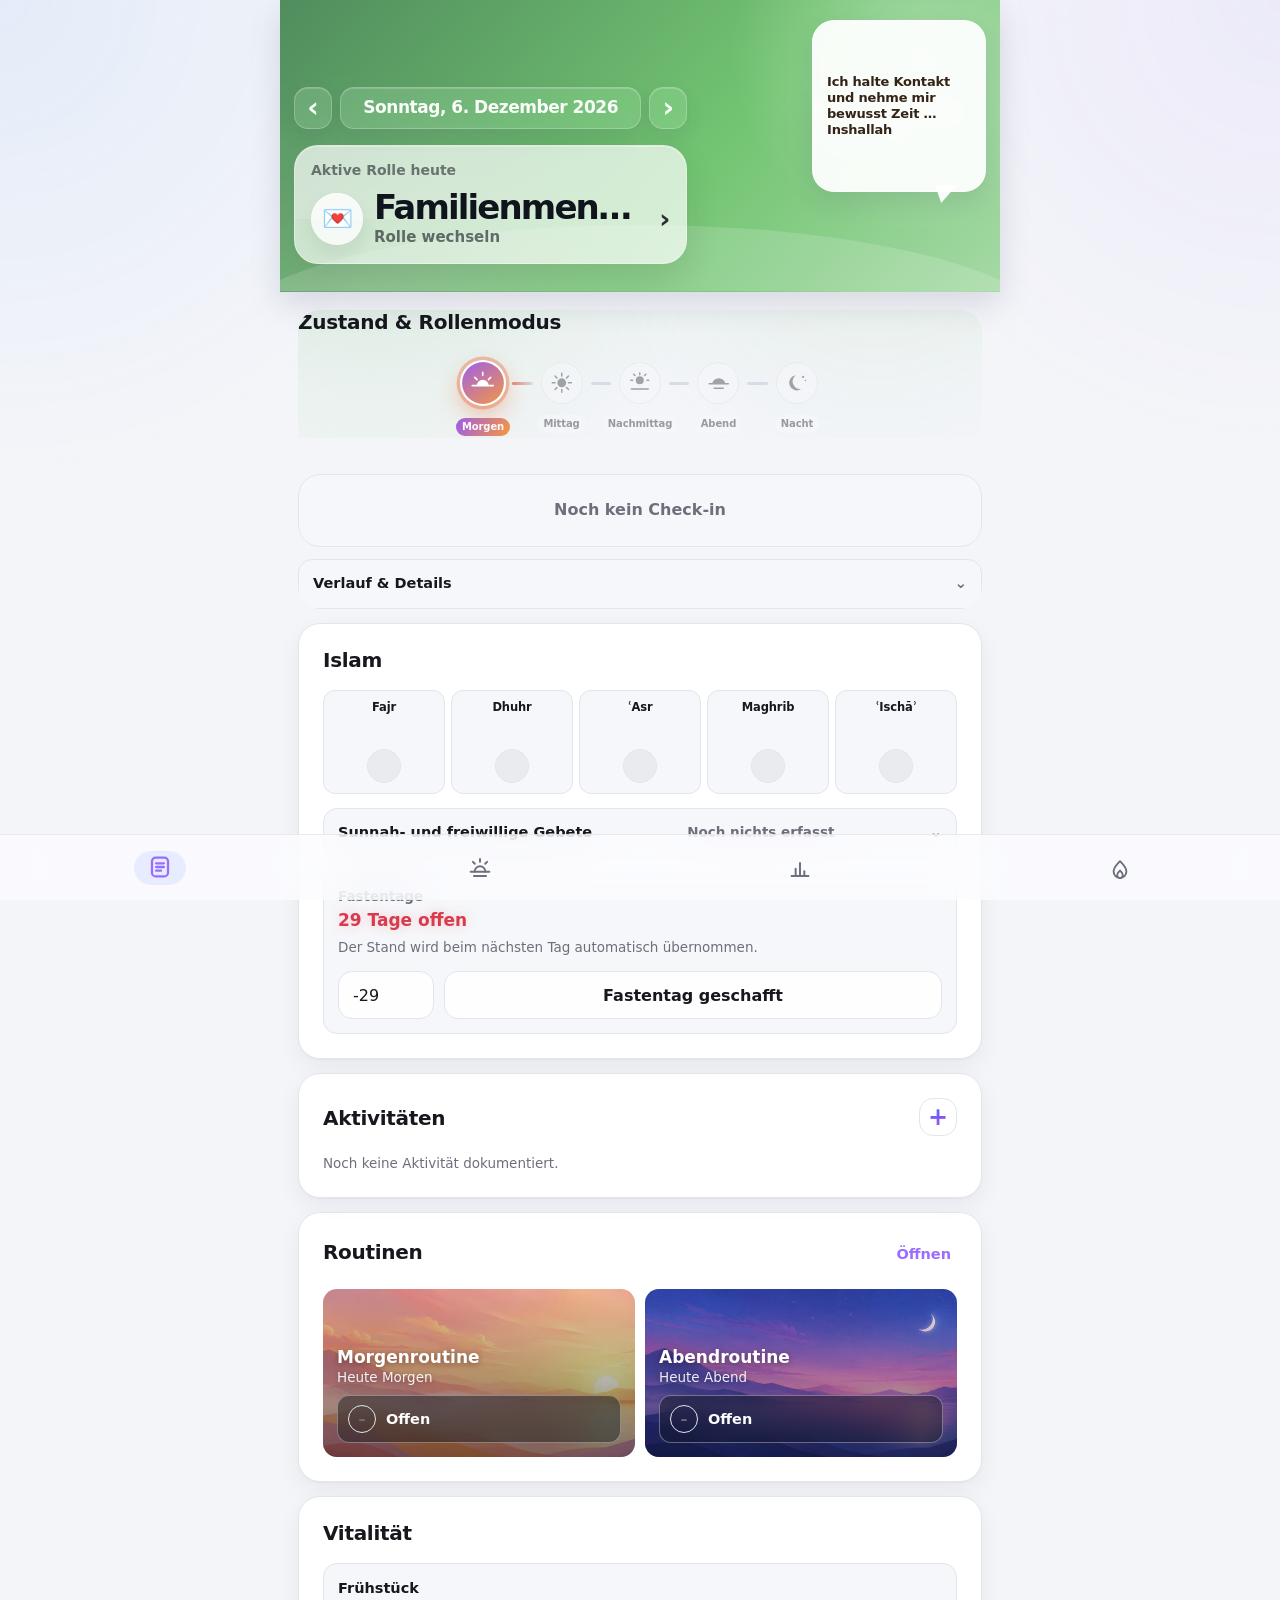
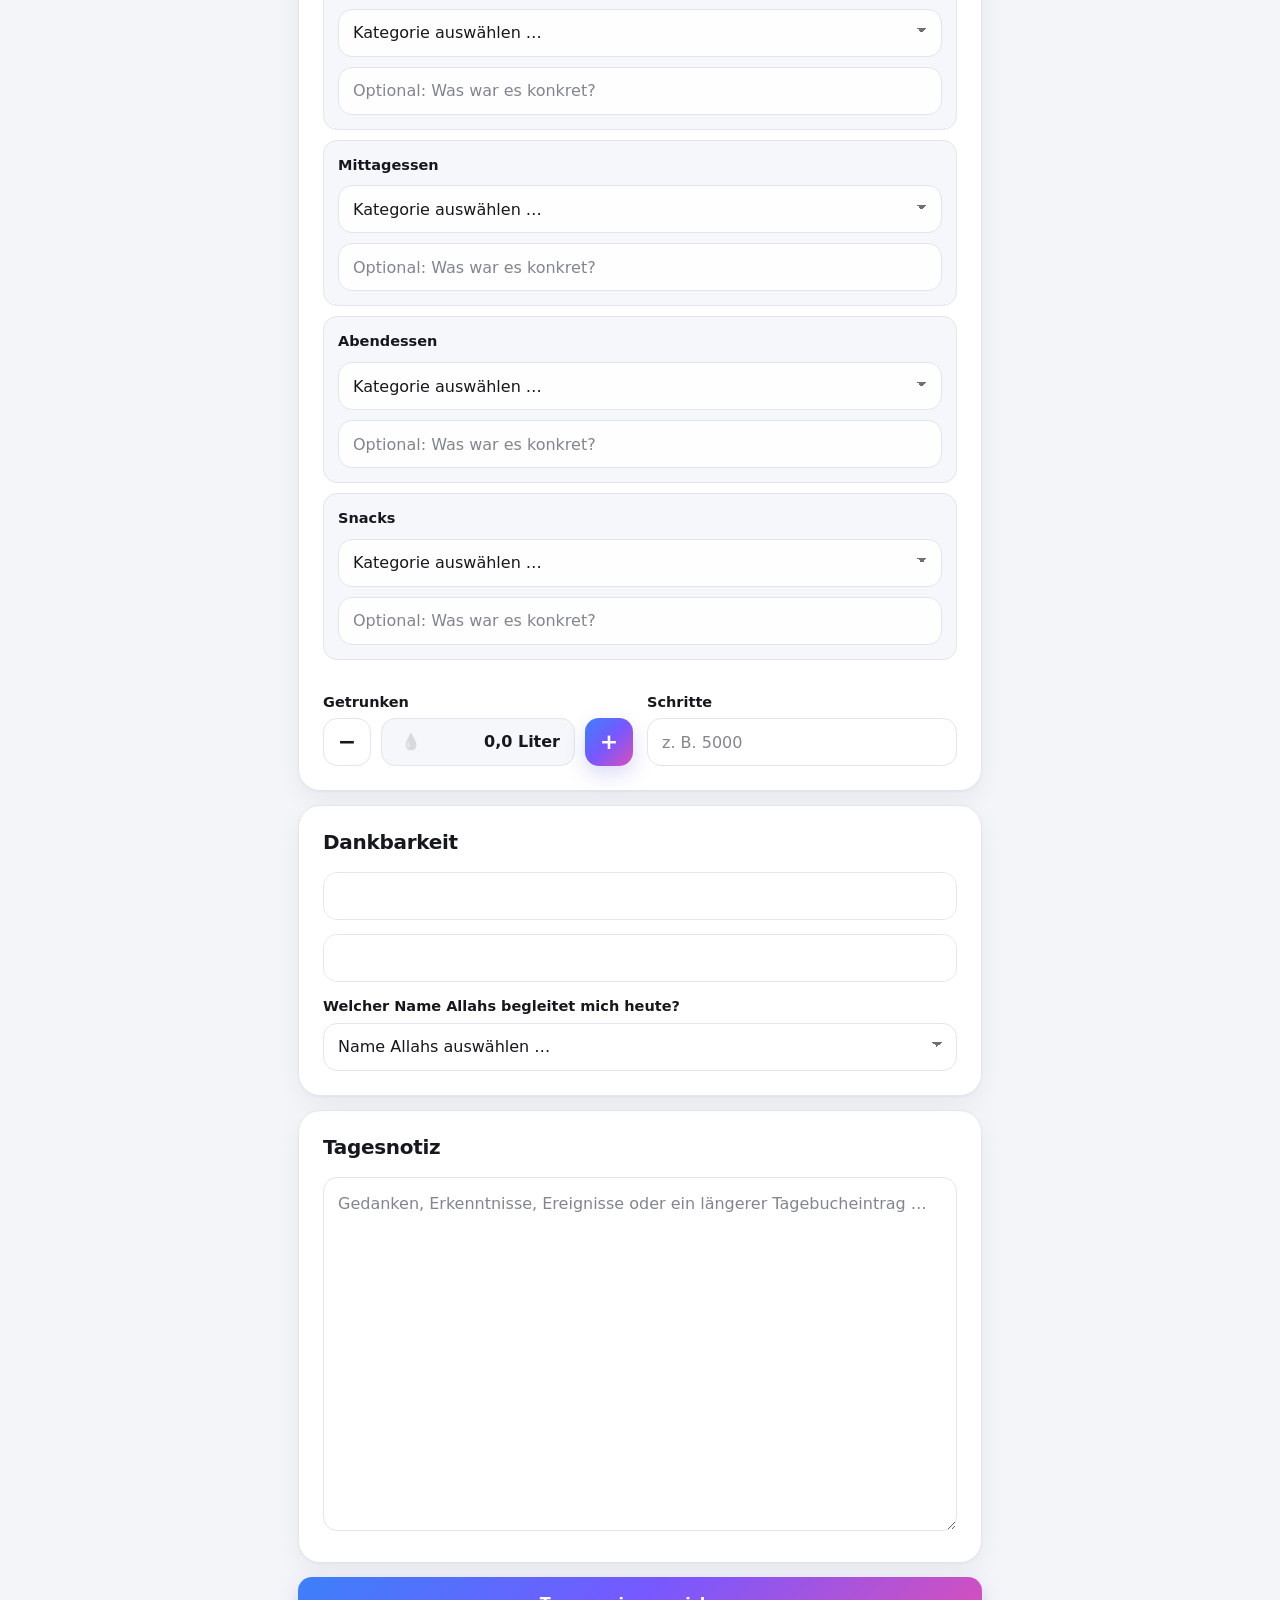
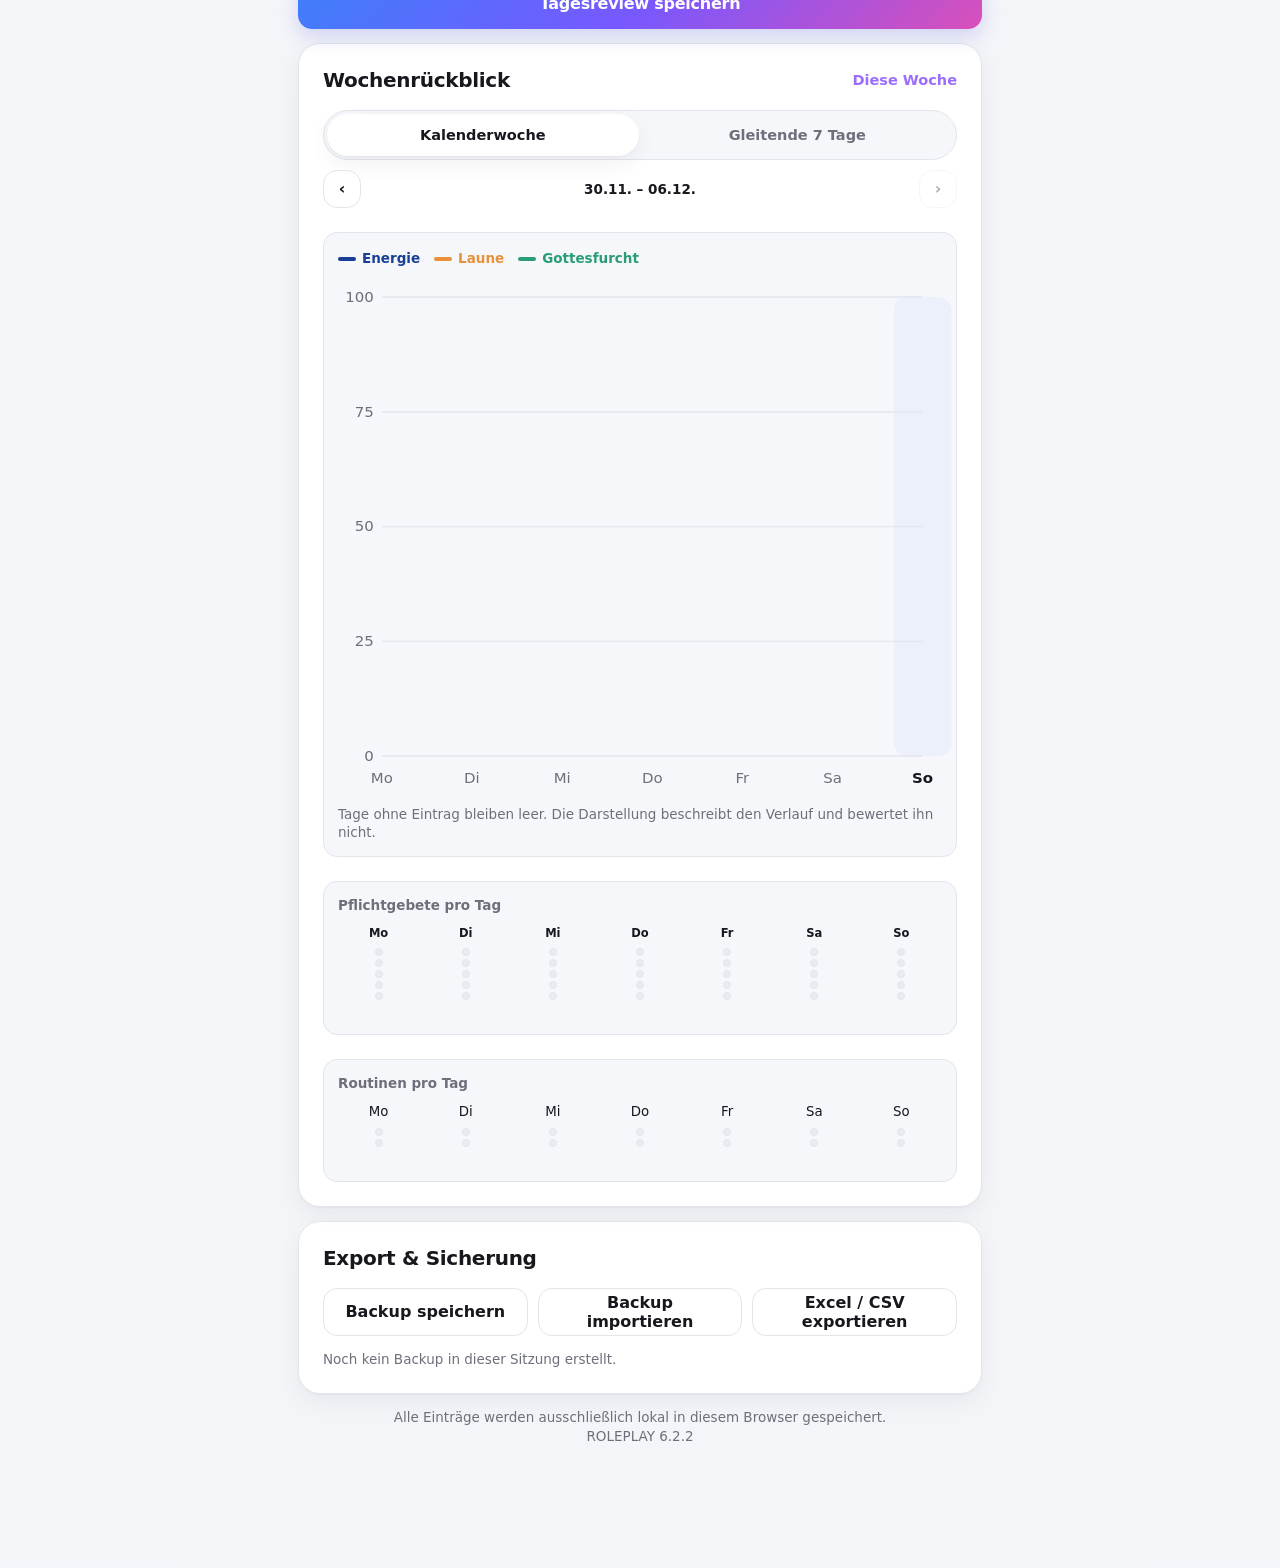
==== index.html @ 5d9e51b1 "Add files via upload" ====
<!doctype html>
<html lang="de">
<head>
  <meta charset="utf-8">
  <meta name="viewport" content="width=device-width, initial-scale=1, viewport-fit=cover">
  <meta name="theme-color" content="#f2f4f8" media="(prefers-color-scheme: light)">
  <meta name="theme-color" content="#0d1017" media="(prefers-color-scheme: dark)">
  <meta name="apple-mobile-web-app-capable" content="yes">
  <meta name="apple-mobile-web-app-status-bar-style" content="default">
  <meta name="apple-mobile-web-app-title" content="Roleplay">
  <link rel="apple-touch-icon" href="logo.jpeg">
  <link rel="manifest" href="manifest.webmanifest">
  <link rel="stylesheet" href="style.css">
  <title>Roleplay</title>
</head>
<body>
  <div class="app-shell">
    <header class="app-header" id="appHeader">
      <h1 id="pageTitle" class="sr-only">Tagesreflexion</h1>
      <div class="hero-layout">
        <div class="hero-left">
          <div class="date-nav" id="dateNavigation">
            <button id="prevDay" class="icon-button hero-arrow" type="button" aria-label="Vorheriger Tag">‹</button>
            <button id="dateButton" class="date-button hero-date-button" type="button" aria-haspopup="dialog" aria-label="Datum auswählen und Kalender öffnen"></button>
            <button id="nextDay" class="icon-button hero-arrow" type="button" aria-label="Nächster Tag">›</button>
          </div>

          <div class="role-switch-card" id="roleSwitchCard">
            <span class="role-switch-overline">Aktive Rolle heute</span>
            <div class="role-switch-row">
              <span id="roleHeroIcon" class="role-switch-emoji" aria-hidden="true">🎓</span>
              <span class="role-switch-copy">
                <strong id="roleHeroName">Absolvent</strong>
                <small>Rolle wechseln</small>
              </span>
              <span class="role-switch-chevron" aria-hidden="true">›</span>
            </div>
            <label class="role-picker-wrap role-picker-overlay" id="rolePickerWrap">
              <span class="sr-only">Tagesrolle auswählen</span>
              <select id="dayRole" class="role-picker" aria-label="Tagesrolle auswählen"></select>
            </label>
          </div>
          <p id="roleTagline" class="sr-only"></p>
        </div>

        <div class="hero-mascot-area">
          <div class="mascot-speech"><span id="mascotQuote">Arabisch Schritt für Schritt erschließen … Inshallah</span></div>
          <img id="roleMascotImage" class="role-mascot-image" src="assets/mascots/mascot-absolvent.png" alt="" aria-hidden="true">
        </div>
      </div>
    </header>

    <main>
      <section id="reviewPage" class="app-page active" aria-label="Tagesreview">
        <section class="card state-overview-card" aria-labelledby="stateOverviewTitle">
          <h2 id="stateOverviewTitle">Zustand &amp; Rollenmodus</h2>
          <div id="checkinSlots" class="checkin-slots" aria-label="Fünf Tages-Check-ins"></div>
          <div id="currentStateSummary" class="current-state-summary empty-state-summary"></div>
          <details class="state-history-details">
            <summary><strong>Verlauf &amp; Details</strong></summary>
            <div id="stateTimeline" class="state-timeline"></div>
          </details>
        </section>

        <section class="card">
          <h2>Islam</h2>
          <div id="prayerList" class="prayer-strip"></div>
          <details class="sunnah-prayer-details">
            <summary><span>Sunnah- und freiwillige Gebete</span><small id="sunnahPrayerSummary">Noch nichts erfasst</small></summary>
            <div id="sunnahPrayerList" class="sunnah-prayer-grid"></div>
          </details>
          <div class="ramadan-box">
            <div>
              <span class="subheading">Fastentage</span>
              <strong id="ramadanDisplay">–29 Tage offen</strong>
              <small class="carry-hint">Der Stand wird beim nächsten Tag automatisch übernommen.</small>
            </div>
            <div class="ramadan-controls">
              <input id="ramadanDays" type="number" inputmode="numeric" value="-29" aria-label="Offene Fastentage">
              <button id="ramadanComplete" class="small-button" type="button">Fastentag geschafft</button>
            </div>
          </div>
        </section>

        <section class="card">
          <div class="section-title-row">
            <h2>Aktivitäten</h2>
            <button id="addActivity" class="small-button plus-button plus-only" type="button" aria-label="Aktivität hinzufügen"><span class="gradient-plus">+</span></button>
          </div>
          <div id="activityList" class="stack activity-list"></div>
        </section>

        <section class="card routine-review-section">
          <div class="section-title-row">
            <h2>Routinen</h2>
            <button id="openRoutines" class="text-button" type="button">Öffnen</button>
          </div>
          <div class="routine-review-grid">
            <article class="routine-review-card routine-review-image morning">
              <button class="routine-review-open" type="button" data-review-open-routine="morning" aria-label="Morgenroutine öffnen">
                <span class="routine-review-copy"><strong>Morgenroutine</strong><small>Heute Morgen</small></span>
              </button>
              <button class="routine-cycle-button" type="button" data-routine-cycle="morning" aria-label="Status Morgenroutine ändern"></button>
            </article>
            <article class="routine-review-card routine-review-image evening">
              <button class="routine-review-open" type="button" data-review-open-routine="evening" aria-label="Abendroutine öffnen">
                <span class="routine-review-copy"><strong>Abendroutine</strong><small>Heute Abend</small></span>
              </button>
              <button class="routine-cycle-button" type="button" data-routine-cycle="evening" aria-label="Status Abendroutine ändern"></button>
            </article>
          </div>
        </section>

        <section class="card">
          <h2>Vitalität</h2>

          <div class="meal-list">
              <div class="meal-entry" data-meal-entry="breakfast">
                <strong>Frühstück</strong>
                <select id="breakfastCategory" class="meal-category-select" aria-label="Kategorie Frühstück"></select>
                <input id="breakfast" placeholder="Optional: Was war es konkret?">
              </div>
              <div class="meal-entry" data-meal-entry="lunch">
                <strong>Mittagessen</strong>
                <select id="lunchCategory" class="meal-category-select" aria-label="Kategorie Mittagessen"></select>
                <input id="lunch" placeholder="Optional: Was war es konkret?">
              </div>
              <div class="meal-entry" data-meal-entry="dinner">
                <strong>Abendessen</strong>
                <select id="dinnerCategory" class="meal-category-select" aria-label="Kategorie Abendessen"></select>
                <input id="dinner" placeholder="Optional: Was war es konkret?">
              </div>
              <div class="meal-entry" data-meal-entry="snack">
                <strong>Snacks</strong>
                <select id="snackCategory" class="meal-category-select" aria-label="Kategorie Snacks"></select>
                <input id="snack" placeholder="Optional: Was war es konkret?">
              </div>
          </div>

          <div class="vitality-metrics">
            <div class="field-group">
              <label for="water">Getrunken</label>
              <input id="water" type="hidden" value="0">
              <div class="water-tracker" id="waterTracker">
                <button id="waterMinus" class="water-step-button" type="button" aria-label="0,5 Liter abziehen">−</button>
                <div class="water-display-wrap">
                  <div class="water-droplets" id="waterDroplets"></div>
                  <strong id="waterTotalDisplay">0,0 Liter</strong>
                </div>
                <button id="waterPlus" class="water-step-button gradient-action" type="button" aria-label="0,5 Liter hinzufügen">+</button>
              </div>
            </div>
            <div class="field-group">
              <label for="steps">Schritte</label>
              <input id="steps" type="number" inputmode="numeric" min="0" step="100" placeholder="z. B. 5000">
            </div>
          </div>
        </section>

        <section class="card mindfulness-card">
          <h2>Dankbarkeit</h2>
          <div class="reflection-stack">
            <div class="field-group reflection-field">
              <label class="sr-only" for="gratitude1">Dankbarkeit</label>
              <textarea id="gratitude1" rows="2"></textarea>
            </div>
            <div class="field-group reflection-field">
              <label class="sr-only" for="gratitude2">Dankbarkeit</label>
              <textarea id="gratitude2" rows="2"></textarea>
            </div>
            <div class="field-group reflection-field">
              <label for="allahName">Welcher Name Allahs begleitet mich heute?</label>
              <select id="allahName" aria-label="Name Allahs auswählen"></select>
            </div>
          </div>
        </section>

        <section class="card notes-card">
          <h2>Tagesnotiz</h2>
          <textarea id="notes" rows="14" placeholder="Gedanken, Erkenntnisse, Ereignisse oder ein längerer Tagebucheintrag …"></textarea>
        </section>

        <button id="saveButton" class="primary-button" type="button">Tagesreview speichern</button>

        <details class="card stats-card week-course-card" open>
          <summary class="lean-card-summary week-course-summary">
            <h2>Wochenrückblick</h2>
            <span id="weekLabel" class="week-label"></span>
          </summary>
          <div class="rp-segmented week-mode-switch" id="weekModeSwitch" role="group" aria-label="Zeitraum des Rückblicks">
            <button type="button" class="rp-segment is-selected" data-week-mode="calendar" aria-pressed="true">Kalenderwoche</button>
            <button type="button" class="rp-segment" data-week-mode="sliding" aria-pressed="false">Gleitende 7 Tage</button>
          </div>
          <div class="week-nav">
            <button id="weekBack" class="icon-button" type="button" aria-label="Zurück">‹</button>
            <span id="weekRange" class="week-nav-hint"></span>
            <button id="weekForward" class="icon-button" type="button" aria-label="Vor">›</button>
          </div>
          <div id="statsSwipe" class="stats-swipe">
            <div id="statsGrid" class="stats-grid"></div>
          </div>
        </details>

        <section class="card">
          <h2>Export & Sicherung</h2>
          <div class="export-buttons">
            <button id="exportBackup" class="small-button export-button" type="button">Backup speichern</button>
            <button id="importBackupButton" class="small-button export-button" type="button">Backup importieren</button>
            <button id="exportCsv" class="small-button export-button" type="button">Excel / CSV exportieren</button>
            <input id="importBackupInput" type="file" accept=".json,application/json" hidden>
          </div>
          <p id="backupStatus" class="backup-status">Noch kein Backup in dieser Sitzung erstellt.</p>
        </section>

        <p class="privacy-note">Alle Einträge werden ausschließlich lokal in diesem Browser gespeichert.<br><span id="appVersionLabel"></span></p>
      </section>

      <section id="routinesPage" class="app-page" aria-label="Routinen">
        <div id="routineOverview" class="routine-overview">
          <div id="routineCards" class="routine-cards"></div>
          <button id="addRoutine" class="bottom-add-routine" type="button"><span class="gradient-plus">+</span><span>Routine hinzufügen</span></button>
        </div>

        <div id="routineDetail" class="routine-detail" hidden>
          <button id="backToRoutineOverview" class="back-button icon-only" type="button" aria-label="Zur Übersicht"></button>
          <div class="routine-detail-head">
            <div>
              <p id="routineDetailEyebrow" class="eyebrow"></p>
              <h2 id="routineDetailTitle"></h2>
              <p id="routineDetailMeta" class="section-hint"></p>
              <button id="editRoutineMeta" class="text-button" type="button">Kopfbild &amp; Titel ändern</button>
            </div>
            <button id="startRoutineDetail" class="round-play-button" type="button" aria-label="Routine starten">▶</button>
          </div>
          <div id="routineDetailProgress" class="routine-detail-progress"></div>

          <div id="routineItemList" class="routine-item-list"></div>
          <button id="addRoutineItem" class="secondary-wide-button plus-button wide" type="button"><span>Schritt hinzufügen</span></button>
        </div>
      </section>

      <section id="analysisPage" class="app-page" aria-label="Auswertung">
        <section class="card role-presence-card" aria-labelledby="roleSplitTitle">
          <div class="section-title-row">
            <h2 id="roleSplitTitle">Rollenpräsenz</h2>
            <button id="roleSplitInfo" class="icon-button info-button" type="button" aria-haspopup="dialog" aria-label="Erklärung zur Rollenpräsenz">i</button>
          </div>
          <div class="rp-segmented role-split-switch" id="roleSplitRange" role="group" aria-label="Zeitraum der Rollenpräsenz">
            <button type="button" class="rp-segment is-selected" data-role-range="week" aria-pressed="true">Woche</button>
            <button type="button" class="rp-segment" data-role-range="month" aria-pressed="false">Monat</button>
          </div>
          <p id="roleSplitSummary" class="role-presence-period"></p>
          <div id="roleSplitMetrics" class="role-presence-metrics"></div>
          <div id="roleSplitDistribution" class="role-presence-distribution"></div>
          <div id="roleSplitList" class="role-split-list"></div>
          <div id="roleSplitImpulses" class="month-impulses"></div>
        </section>

        <section class="card" aria-labelledby="monthReviewTitle">
          <div class="section-title-row">
            <h2 id="monthReviewTitle">Monatsrückblick</h2>
          </div>
          <div class="week-nav">
            <button id="monthBack" class="icon-button" type="button" aria-label="Vorheriger Monat">‹</button>
            <span id="monthLabel" class="week-nav-hint"></span>
            <button id="monthForward" class="icon-button" type="button" aria-label="Nächster Monat">›</button>
          </div>
          <div id="monthSummary" class="month-summary"></div>
          <div id="monthImpulses" class="month-impulses"></div>
          <div class="export-buttons">
            <button id="exportMonthReport" class="small-button export-button" type="button">Monatsreport exportieren</button>
          </div>
        </section>
      </section>

      <section id="streaksPage" class="app-page" aria-label="Streaks">
        <div id="streakList" class="stack streak-list streaks-page-list"></div>
      </section>
    </main>

    <nav class="bottom-nav" aria-label="Hauptnavigation">
      <button class="nav-button active" data-page="review" type="button" aria-label="Tagesreflexion" title="Tagesreflexion">
        <span class="nav-symbol" aria-hidden="true"><svg viewBox="0 0 24 24"><rect x="4.6" y="3.4" width="14.8" height="17.2" rx="3.4"></rect><line x1="8.4" y1="8.6" x2="15.6" y2="8.6"></line><line x1="8.4" y1="12" x2="15.6" y2="12"></line><line x1="8.4" y1="15.4" x2="13" y2="15.4"></line></svg></span>
      </button>
      <button class="nav-button" data-page="routines" type="button" aria-label="Routinen" title="Routinen">
        <span class="nav-symbol" aria-hidden="true"><svg viewBox="0 0 24 24"><path d="M7 15.4a5 5 0 0 1 10 0"></path><line x1="3.4" y1="15.4" x2="20.6" y2="15.4"></line><line x1="12" y1="3.6" x2="12" y2="6.2"></line><line x1="5.4" y1="6.3" x2="7.2" y2="8.1"></line><line x1="18.6" y1="6.3" x2="16.8" y2="8.1"></line><line x1="6.4" y1="19.4" x2="17.6" y2="19.4"></line></svg></span>
      </button>
      <button class="nav-button" data-page="analysis" type="button" aria-label="Auswertung" title="Auswertung">
        <span class="nav-symbol" aria-hidden="true"><svg viewBox="0 0 24 24"><line x1="4.2" y1="19.4" x2="19.8" y2="19.4"></line><line x1="8" y1="19.4" x2="8" y2="12.6"></line><line x1="12" y1="19.4" x2="12" y2="7.4"></line><line x1="16" y1="19.4" x2="16" y2="15"></line></svg></span>
      </button>
      <button class="nav-button" data-page="streaks" type="button" aria-label="Streaks" title="Streaks">
        <span class="nav-symbol" aria-hidden="true"><svg viewBox="0 0 24 24"><path d="M12 21.2a5.9 5.9 0 0 0 5.9-5.9c0-4-3-6.6-5.9-9.6-2.9 3-5.9 5.6-5.9 9.6A5.9 5.9 0 0 0 12 21.2Z"></path><path d="M12 21.2a2.6 2.6 0 0 0 2.6-2.6c0-1.7-1.3-2.8-2.6-4.2-1.3 1.4-2.6 2.5-2.6 4.2A2.6 2.6 0 0 0 12 21.2Z"></path></svg></span>
      </button>
    </nav>
  </div>

  <dialog id="stateCheckinDialog" class="form-dialog state-checkin-dialog">
    <form id="stateCheckinForm">
      <h3 id="stateDialogTitle">Check-in</h3>
      <div id="stateSlotDisplay" hidden></div>
      <select id="stateSlot" hidden aria-hidden="true" tabindex="-1"></select>
      <input id="stateTime" type="hidden">

      <section id="sleepCheckinSection" class="checkin-form-section sleep-checkin-section" hidden>
        <div class="field-group">
          <label for="stateSleepQuality">Schlafqualität</label>
          <select id="stateSleepQuality"></select>
        </div>
        <div class="field-group">
          <label for="stateDreamCategory">Traumkategorie</label>
          <select id="stateDreamCategory"></select>
        </div>
        <div class="field-group">
          <label for="stateDreamNote">Traumnotiz</label>
          <textarea id="stateDreamNote" rows="3" placeholder="Optional"></textarea>
        </div>
      </section>

      <section id="dayCheckinSection" class="checkin-form-section day-checkin-section">
        <div class="field-group state-energy-field compact-energy-field">
          <div class="label-value-row">
            <label for="stateEnergy">Energie</label>
            <strong id="stateEnergyValue">60 %</strong>
          </div>
          <input id="stateEnergy" type="range" min="0" max="100" step="5" value="60">
          <div class="state-range-legend"><small>niedrig</small><small>hoch</small></div>
          <small class="state-range-meaning" id="stateEnergyMeaning"></small>
        </div>
        <div class="field-group state-mood-field compact-mood-field">
          <div class="label-value-row">
            <label for="stateMood">Laune</label>
            <strong id="stateMoodValue">60 %</strong>
          </div>
          <input id="stateMood" type="range" min="0" max="100" step="5" value="60">
          <div class="state-range-legend"><small>gedrückt</small><small>sehr gut</small></div>
          <small class="state-range-meaning" id="stateMoodMeaning"></small>
        </div>
        <div class="field-group state-taqwa-field compact-taqwa-field">
          <div class="label-value-row">
            <label for="stateTaqwa">Gottesfurcht</label>
            <strong id="stateTaqwaValue">60 %</strong>
          </div>
          <input id="stateTaqwa" type="range" min="0" max="100" step="5" value="60">
          <div class="state-range-legend"><small>fern</small><small>nah</small></div>
          <small class="state-range-meaning" id="stateTaqwaMeaning"></small>
        </div>


        
      </section>

      <div id="stateFrameworkPreviewText" class="state-framework-preview-text"></div>

      <div class="dialog-actions">
        <button id="resetStateCheckin" type="button" class="ghost-button danger" hidden>Zurücksetzen</button>
        <button id="cancelStateCheckin" type="button" class="secondary-button">Abbrechen</button>
        <button type="submit" class="primary-button compact">Speichern</button>
      </div>
    </form>
  </dialog>

  <dialog id="calendarDialog" class="calendar-dialog">
    <div class="calendar-header">
      <button id="calendarPrevMonth" class="icon-button" type="button" aria-label="Vorheriger Monat"></button>
      <strong id="calendarMonthLabel"></strong>
      <button id="calendarNextMonth" class="icon-button" type="button" aria-label="Nächster Monat"></button>
    </div>
    <div class="calendar-weekdays" aria-hidden="true">
      <span>Mo</span><span>Di</span><span>Mi</span><span>Do</span><span>Fr</span><span>Sa</span><span>So</span>
    </div>
    <div id="calendarGrid" class="calendar-grid"></div>
    <div class="calendar-footer">
      <button id="calendarToday" class="secondary-button" type="button">Heute</button>
      <button id="calendarClose" class="primary-button compact" type="button">Schließen</button>
    </div>
  </dialog>
  <dialog id="prayerDialog" class="form-dialog prayer-dialog">
    <h3 id="prayerDialogTitle">Gebet</h3>
    <div id="prayerStateOptions" class="prayer-state-options"></div>
    <div class="dialog-actions">
      <button id="prayerDialogClose" type="button" class="secondary-button">Schließen</button>
    </div>
  </dialog>

  <dialog id="activityDialog" class="form-dialog">
    <form id="activityForm">
      <h3>Aktivität hinzufügen</h3>
      <label for="activityTemplate">Aktivitätsvorlage</label>
      <select id="activityTemplate"></select>
      <label for="activityTitle">Aktivität</label>
      <input id="activityTitle" required placeholder="z. B. Arabisch lernen">
      <label for="activityRole">Rolle</label>
      <select id="activityRole"></select>
      <p id="activityWeightHint" class="activity-weight-hint"></p>
      <div class="dialog-actions">
        <button id="cancelActivity" type="button" class="secondary-button">Abbrechen</button>
        <button id="confirmActivity" type="submit" class="primary-button compact">Hinzufügen</button>
      </div>
    </form>
  </dialog>


  <dialog id="routineDialog" class="form-dialog">
    <form id="routineDialogForm">
      <h3>Routine hinzufügen</h3>
      <label for="routineTitle">Titel</label>
      <input id="routineTitle" required placeholder="z. B. Fokusroutine">
      <label for="routineDescription">Kurzbeschreibung</label>
      <input id="routineDescription" placeholder="Wofür ist diese Routine gedacht?">
      <label for="routineTheme">Design-Stimmung</label>
      <select id="routineTheme">
        <option value="morning">Sonnenaufgang</option>
        <option value="evening">Nachthimmel</option>
        <option value="tag">Bergsee am Tag</option>
        <option value="daemmerung">Dämmerung</option>
        <option value="zuhause">Zuhause</option>
        <option value="focus">Ohne Bild</option>
      </select>
      <p class="routine-theme-preview" id="routineThemePreview" aria-hidden="true"></p>
      <div class="dialog-actions">
        <button id="deleteRoutine" type="button" class="ghost-button danger" hidden>Routine löschen</button>
        <button id="cancelRoutine" type="button" class="secondary-button">Abbrechen</button>
        <button type="submit" class="primary-button compact" id="routineDialogSubmit">Erstellen</button>
      </div>
    </form>
  </dialog>

  <dialog id="routineItemDialog" class="form-dialog step-dialog">
    <form id="routineItemForm">
      <h3 id="routineItemDialogTitle">Schritt hinzufügen</h3>
      <div class="step-dialog-body">
        <div class="emoji-title-grid">
          <label for="routineItemEmoji">Emoji</label>
          <label for="routineItemTitle">Bezeichnung</label>
          <input id="routineItemEmoji" maxlength="8" autocomplete="off" placeholder="🙂" required
                 aria-describedby="routineItemEmojiError">
          <input id="routineItemTitle" required placeholder="z. B. Kerze">
        </div>
        <p id="routineItemEmojiError" class="inline-error" role="alert" hidden>Bitte ein Emoji eintragen.</p>
        <div class="field-group">
          <label for="routineItemMinutes">Dauer</label>
          <select id="routineItemMinutes"></select>
        </div>
        <div class="field-group">
          <label for="routineItemContext">Kontext / Erinnerung</label>
          <textarea id="routineItemContext" rows="3" placeholder="Optionaler Hinweis, Dua, Gedanke oder konkrete Anweisung …"></textarea>
        </div>
      </div>
      <div class="dialog-actions step-dialog-actions">
        <button id="deleteRoutineItem" type="button" class="ghost-button danger" hidden>Löschen</button>
        <button id="cancelRoutineItem" type="button" class="secondary-button">Abbrechen</button>
        <button type="submit" class="primary-button compact">Speichern</button>
      </div>
    </form>
  </dialog>

  <dialog id="routineSessionDialog" class="routine-session-dialog">
    <div class="session-topbar">
      <button id="closeRoutineSession" class="session-icon-button" type="button" aria-label="Routine schließen">×</button>
      <span id="sessionRoutineName" class="session-routine-name"></span>
    </div>
    <div class="session-content">
      <p id="sessionProgress" class="session-progress"></p>
      <h2 id="sessionItemTitle"></h2>
      <div id="sessionTimerCircle" class="session-timer-circle">
        <div id="sessionItemEmoji" class="session-item-emoji"></div>
        <strong id="sessionTimer">00:00</strong>
        <div class="session-adjust">
          <button id="sessionMinus" type="button">− 1m</button>
          <button id="sessionPlus" type="button">+ 1m</button>
        </div>
      </div>
      <div id="sessionContext" class="session-context" hidden></div>
      <div class="session-controls">
        <button id="sessionPause" class="session-secondary-control" type="button" aria-label="Pause">Ⅱ</button>
        <button id="sessionComplete" class="session-complete-control" type="button" aria-label="Schritt erledigt">✓</button>
        <button id="sessionSkip" class="session-secondary-control" type="button" aria-label="Schritt überspringen">›|</button>
      </div>
      <p id="sessionRemaining" class="session-remaining"></p>
      <p id="sessionNext" class="session-next"></p>
      <button id="sessionEditRoutine" class="session-edit-control" type="button" aria-expanded="false" aria-controls="sessionRoutineEditor">
        <span aria-hidden="true">↕</span>
        <span>Anpassen</span>
      </button>
      <section id="sessionRoutineEditor" class="session-routine-editor" hidden aria-label="Routine anpassen">
        <div class="session-editor-sheet" role="document">
          <div class="session-editor-grabber" aria-hidden="true"></div>
          <div class="session-editor-head">
            <div>
              <strong>Routine anpassen</strong>
              <small>Am Griff verschieben oder mit ▶ direkt zu einem Schritt wechseln.</small>
            </div>
          </div>
          <div id="sessionRoutineItemList" class="session-routine-item-list"></div>
          <button id="sessionEditorDone" class="session-editor-done" type="button">Erledigt</button>
        </div>
      </section>
    </div>
  </dialog>


  <dialog id="roleFocusDialog" class="form-dialog">
    <form id="roleFocusForm">
      <h3>Rollenfokus</h3>
      <p class="section-hint">Eine Rolle ersetzt vorübergehend die Wochenrotation.</p>
      <label for="roleFocusRole">Rolle</label>
      <select id="roleFocusRole"></select>
      <label for="roleFocusDuration">Zeitraum</label>
      <select id="roleFocusDuration">
        <option value="today">Nur heute</option>
        <option value="3">3 Tage</option>
        <option value="7">7 Tage</option>
        <option value="until">Bis zu einem Datum</option>
        <option value="manual">Bis manuell beendet</option>
      </select>
      <div class="field-group" id="roleFocusDateField" hidden>
        <label for="roleFocusDate">Enddatum</label>
        <input id="roleFocusDate" type="date">
      </div>
      <p id="roleFocusStatus" class="section-hint role-focus-status"></p>
      <div class="dialog-actions">
        <button id="endRoleFocus" type="button" class="ghost-button danger" hidden>Fokus beenden</button>
        <button id="cancelRoleFocus" type="button" class="secondary-button">Abbrechen</button>
        <button type="submit" class="primary-button compact">Aktivieren</button>
      </div>
    </form>
  </dialog>

  <dialog id="roleSplitInfoDialog" class="form-dialog">
    <h3>Rollenpräsenz</h3>
    <div id="roleSplitInfoBody" class="info-dialog-body"></div>
    <div class="dialog-actions">
      <button id="closeRoleSplitInfo" type="button" class="primary-button compact">Schließen</button>
    </div>
  </dialog>

  <dialog id="roleDetailDialog" class="form-dialog">
    <h3 id="roleDetailTitle">Rolle</h3>
    <div id="roleDetailBody" class="role-detail-body"></div>
    <div class="dialog-actions">
      <button id="closeRoleDetail" type="button" class="primary-button compact">Schließen</button>
    </div>
  </dialog>

  <dialog id="streakPrivacyDialog" class="form-dialog privacy-dialog">
    <div class="privacy-dialog-icon" aria-hidden="true">🔥</div>
    <h3>Geschützten Bereich öffnen?</h3>
    <p class="privacy-dialog-copy">Diese Seite enthält persönliche Streak-Daten. Die Abfrage schützt vor versehentlichem Einblick; die lokal gespeicherten Daten selbst werden dadurch nicht verschlüsselt.</p>
    <div class="dialog-actions privacy-actions">
      <button id="cancelStreakAccess" type="button" class="secondary-button">Abbrechen</button>
      <button id="confirmStreakAccess" type="button" class="primary-button compact">Öffnen</button>
    </div>
  </dialog>

  <script src="app.js"></script>
</body>
</html>
---- style.css ----
/* ==========================================================================
   ROLEPLAY 5.0 – Designsystem
   Eine Quelle für Abstände, Rundungen, Schriftgrößen, Feldhöhen, Farben
   und Statusdarstellungen. Alle Komponenten benutzen ausschließlich diese
   Variablen. Keine !important-Patches, keine widersprüchlichen Nachträge.
   ========================================================================== */

/* --------------------------------------------------------------------------
   1. Tokens
   -------------------------------------------------------------------------- */
:root {
  /* Abstände */
  --sp-1: 6px;
  --sp-2: 10px;
  --sp-3: 14px;
  --sp-4: 18px;
  --sp-5: 24px;
  --sp-6: 32px;

  /* Rundungen – vier klar getrennte Stufen statt einer einzigen.
     Erst dadurch entsteht Hierarchie: große Flächen tragen große Radien,
     Bedienelemente mittlere, Chips kleine. */
  --r-sm: 10px;
  --r-md: 14px;
  --r-lg: 22px;
  --r-card: var(--r-lg);
  --r-field: var(--r-md);
  --r-chip: 12px;
  --r-pill: 999px;

  /* Bewegung – zentral, damit prefers-reduced-motion an einer Stelle greift */
  --dur-fast: .16s;
  --dur-base: .26s;
  --dur-slow: .42s;
  --ease-out: cubic-bezier(.22, .68, .36, 1);
  --ease-spring: cubic-bezier(.34, 1.28, .5, 1);

  /* Feldhöhen & Icons */
  --control-h: 48px;
  --control-h-sm: 38px;
  --icon-sm: 28px;
  --icon-md: 34px;
  --nav-height: 66px;
  --header-date-h: 34px;

  /* Schrift */
  --font: "Futura", "Futura PT", "Avenir Next", Avenir,
          -apple-system, BlinkMacSystemFont, "Segoe UI", system-ui, sans-serif;
  /* Futura läuft breit und hat eine kleine x-Höhe: die kleinen Stufen sind
     deshalb etwas größer und die Zeilenhöhen offener als bei einer
     SF-Pro-Skala. */
  --fs-h1: 25px;
  --fs-h2: 20px;
  --fs-h3: 17px;
  --fs-body: 16px;
  --fs-label: 14.5px;
  --fs-small: 13.5px;
  --fs-tiny: 11.5px;
  --ls-display: -.015em;
  --ls-caps: .16em;

  /* Farben – Light */
  --bg: #f4f5f9;
  --bg-glow-a: rgba(68,145,255,.09);
  --bg-glow-b: rgba(128,91,255,.07);
  --card: rgba(255,255,255,.94);
  --card-solid: #ffffff;
  --field: rgba(255,255,255,.9);
  --field-2: #f6f7fa;
  --text: #16181d;
  --muted: #6d707b;
  --line: #e2e5ec;
  --line-strong: #d3d7e1;

  --accent: #9a6dff;
  --accent-strong: #8657ff;
  --success: #1f9e63;
  --danger: #d93b4c;
  --warning: #d18a10;
  --conscientious: #2aa89c;
  --energy-chart: #183E96;
  --prayer-chart: #59D7F7;
  --taqwa-chart: #2A9D78;
  /* Grundton, mit dem nicht erfasste Tagesphasen abgedunkelt werden. */
  --dim-rgb: 244, 245, 249;
  --mood-chart: #E8913A;
  --routine-red: #E0555F;
  --glow-blue: rgba(68,125,255,.28);
  --glow-turquoise: rgba(31,215,208,.32);
  --glow-red: rgba(224,79,89,.25);

  /* Tints bewusst als rgba, damit keine color-mix-Abhängigkeit entsteht */
  --tint-accent: rgba(74,125,255,.11);
  --tint-accent-line: rgba(74,125,255,.42);
  --tint-accent-glow: rgba(74,125,255,.16);
  --tint-success: rgba(31,158,99,.11);
  --tint-danger: rgba(217,59,76,.10);
  --tint-danger-line: rgba(217,59,76,.32);
  --tint-conscientious: rgba(42,168,156,.12);
  --tint-conscientious-line: rgba(42,168,156,.45);
  --tint-neutral: rgba(18,22,34,.05);

  --brand-gradient: linear-gradient(135deg, #3c80fa, #7758ff, #d94fba);
  --shadow-card: 0 11px 30px rgba(37,42,57,.065);
  --shadow-raised: 0 12px 28px rgba(24,30,48,.10);
  --shadow-brand: 0 8px 20px rgba(88,92,220,.22);

  /* Oberflächen – vier Ebenen. „glass" ist ausdrücklich den schwebenden
     Ebenen vorbehalten (Kopfzeile, Navigation, Sheets), nie ruhenden Karten. */
  --surface-card: rgba(255,255,255,.96);
  --surface-raised: #ffffff;
  --surface-glass: rgba(252,253,255,.72);
  --surface-glass-line: rgba(16,22,40,.07);
  --glass-blur: saturate(1.6) blur(22px);

  /* Höhenstufen. Im Dark Mode ersetzt Randlicht den Schlagschatten,
     weil dunkle Schatten auf dunklem Grund unsichtbar bleiben. */
  --e-0: 0 0 0 1px var(--line);
  --e-1: 0 1px 2px rgba(20,26,44,.04), 0 8px 24px rgba(20,26,44,.055);
  --e-2: 0 2px 6px rgba(20,26,44,.06), 0 14px 34px rgba(20,26,44,.09);
  --e-3: 0 6px 14px rgba(20,26,44,.10), 0 26px 60px rgba(20,26,44,.16);

  /* Ein einziger Fokusring für die gesamte App */
  --focus-ring: 0 0 0 3px var(--tint-accent), 0 0 0 1.5px var(--accent);

  /* Kopfzeile, wird pro Rolle aus JS gesetzt */
  --header-role: #f2f4f8;
  --header-role-soft: rgba(255,255,255,.92);
  --header-role-fade: rgba(74,125,255,.12);
  --header-role-text: #16181d;

  color-scheme: light dark;
}

@media (prefers-color-scheme: dark) {
  :root {
    --bg: #0d1017;
    --bg-glow-a: rgba(68,145,255,.14);
    --bg-glow-b: rgba(128,91,255,.12);
    --card: rgba(23,27,37,.94);
    --card-solid: #171b25;
    --field: rgba(255,255,255,.055);
    --field-2: rgba(255,255,255,.04);
    --text: #f1f3f9;
    --muted: #9ba3b4;
    --line: rgba(255,255,255,.10);
    --line-strong: rgba(255,255,255,.17);

    --accent: #76a7ff;
    --dim-rgb: 13, 16, 23;
    --accent-strong: #9a7dff;
    --success: #3fc584;
    --danger: #ff7484;
    --warning: #f0c04a;
    --conscientious: #4fd7c6;
    --energy-chart: #6388F0;
    --prayer-chart: #71E2FF;
    --taqwa-chart: #5FD3AE;
    --glow-blue: rgba(99,136,240,.34);
    --glow-turquoise: rgba(83,232,225,.36);
    --glow-red: rgba(255,109,120,.30);

    --surface-card: rgba(24,28,38,.92);
    --surface-raised: #1d222d;
    --surface-glass: rgba(18,22,31,.66);
    --surface-glass-line: rgba(255,255,255,.09);

    --e-0: 0 0 0 1px var(--line);
    --e-1: inset 0 1px 0 rgba(255,255,255,.05), 0 10px 28px rgba(0,0,0,.42);
    --e-2: inset 0 1px 0 rgba(255,255,255,.07), 0 16px 38px rgba(0,0,0,.52);
    --e-3: inset 0 1px 0 rgba(255,255,255,.09), 0 28px 64px rgba(0,0,0,.62);

    --tint-accent: rgba(123,164,255,.15);
    --tint-accent-line: rgba(123,164,255,.46);
    --tint-accent-glow: rgba(123,164,255,.20);
    --tint-success: rgba(63,197,132,.15);
    --tint-danger: rgba(255,116,132,.15);
    --tint-danger-line: rgba(255,116,132,.38);
    --tint-conscientious: rgba(79,215,198,.15);
    --tint-conscientious-line: rgba(79,215,198,.46);
    --tint-neutral: rgba(255,255,255,.07);

    --shadow-card: 0 10px 26px rgba(0,0,0,.35);
    --shadow-raised: 0 16px 36px rgba(0,0,0,.45);
    --shadow-brand: 0 10px 24px rgba(70,74,190,.32);
  }
}

/* --------------------------------------------------------------------------
   2. Basis
   -------------------------------------------------------------------------- */
* { box-sizing: border-box; }

html {
  background: var(--bg);
  -webkit-text-size-adjust: 100%;
}

body {
  margin: 0;
  min-height: 100vh;
  overflow-x: hidden;
  font-family: var(--font);
  font-size: var(--fs-body);
  line-height: 1.42;
  color: var(--text);
  background:
    radial-gradient(circle at 0 0, var(--bg-glow-a), transparent 30rem),
    radial-gradient(circle at 100% 0, var(--bg-glow-b), transparent 28rem),
    var(--bg);
}

/* Kein unbeabsichtigter Doppeltipp-Zoom mehr. touch-action: manipulation
   erlaubt weiterhin Scrollen und Pinch-to-Zoom und unterdrückt nur die
   Doppeltipp-Vergrößerung. Weil die Wirkung entlang der Vorfahrenkette
   verrechnet wird, genügen diese Flächen – speziellere Regeln für Swipe-
   und Drag-Bereiche (touch-action: none / pan-y) behalten Vorrang. */
html,
body,
.app-shell,
dialog { touch-action: manipulation; }

/* Bewegung zentral abschaltbar. Zweites bewusstes !important: die
   Reduktion muss jede Komponentenregel überstimmen können. */
@media (prefers-reduced-motion: reduce) {
  *, *::before, *::after {
    animation-duration: .001ms !important;
    animation-iteration-count: 1 !important;
    transition-duration: .001ms !important;
    scroll-behavior: auto !important;
  }
}

/* Einziges bewusstes !important der Datei: [hidden] wird von mehreren
   Komponenten per Klasse oder ID mit display überschrieben. Die App steuert
   Sichtbarkeit an vielen Stellen über das hidden-Attribut. */
[hidden] { display: none !important; }

button, input, select, textarea { font-family: inherit; font-size: var(--fs-body); }
button { -webkit-tap-highlight-color: transparent; cursor: pointer; }
button:disabled { cursor: default; opacity: .38; }

h1 { margin: 2px 0 0; font-size: var(--fs-h1); line-height: 1.14; font-weight: 700; letter-spacing: var(--ls-display); }
h2 { margin: 0 0 var(--sp-4); font-size: var(--fs-h2); line-height: 1.2; font-weight: 700; letter-spacing: var(--ls-display); }
h3 { margin: 0 0 var(--sp-3); font-size: var(--fs-h3); line-height: 1.24; font-weight: 800; letter-spacing: var(--ls-display); }
p  { margin: 0; }

.eyebrow {
  margin: 0;
  font-size: 10px;
  letter-spacing: var(--ls-caps);
  font-weight: 800;
  text-transform: uppercase;
  color: var(--muted);
}

.sr-only {
  position: absolute !important;
  width: 1px; height: 1px; padding: 0; margin: -1px;
  overflow: hidden; clip: rect(0,0,0,0); white-space: nowrap; border: 0;
}

/* --------------------------------------------------------------------------
   3. Layout
   -------------------------------------------------------------------------- */
.app-shell {
  width: min(100%, 720px);
  margin: 0 auto;
  padding-bottom: calc(var(--nav-height) + var(--sp-5) + env(safe-area-inset-bottom));
}

main { padding: var(--sp-3); }

.app-page { display: none; }
.app-page.active { display: block; }

.stack { display: grid; gap: var(--sp-2); }

/* Kopfbereich ------------------------------------------------------------- */
/* Rollenbasierter Hero-Kopf. Datum und Tagesrolle bilden eine gemeinsame
   visuelle Einheit; das Datum bleibt der direkte Einstieg in den Kalender. */
.app-header {
  position: sticky;
  top: 0;
  z-index: 30;
  display: flex;
  flex-direction: column;
  min-height: 154px;
  padding: calc(var(--sp-3) + env(safe-area-inset-top)) var(--sp-4) var(--sp-4);
  --header-role-text: var(--header-role-ink, #fff);
  color: var(--header-role-text);
  background:
    radial-gradient(circle at 86% 18%, rgba(255,255,255,.26), transparent 30%),
    radial-gradient(circle at 18% 118%, rgba(255,255,255,.15), transparent 38%),
    linear-gradient(135deg, var(--header-role-deep, #17336f), var(--header-role, #3f73c9) 58%, var(--header-role-bright, #5cb3e7));
  border-bottom: 1px solid rgba(255,255,255,.24);
  box-shadow: 0 10px 30px rgba(20,33,64,.14);
  overflow: hidden;
  transition: min-height var(--dur-base) var(--ease-out), padding var(--dur-base) var(--ease-out), box-shadow var(--dur-base) var(--ease-out);
}

.app-header::after {
  content: "";
  position: absolute;
  left: -8%; right: -8%; bottom: -40px;
  height: 76px;
  border-radius: 50% 50% 0 0 / 100% 100% 0 0;
  background: rgba(255,255,255,.18);
  filter: blur(1px);
  pointer-events: none;
}

.date-nav {
  position: relative;
  z-index: 2;
  display: grid;
  grid-template-columns: 26px minmax(0, auto) 26px;
  align-items: center;
  justify-content: start;
  gap: 5px;
  width: fit-content;
  max-width: 100%;
  margin: 0 0 var(--sp-2);
}

.app-header .icon-button,
.app-header .date-button {
  min-height: 30px;
  height: 30px;
  color: currentColor;
  background: transparent;
  box-shadow: none;
}
.app-header .icon-button {
  width: 26px;
  padding: 0;
  border: 0;
  border-radius: 50%;
  font-size: 20px;
  font-weight: 700;
  opacity: .72;
}
.app-header .icon-button:active { transform: scale(.92); background: rgba(255,255,255,.14); }
.app-header .date-button {
  width: auto;
  min-width: 0;
  padding: 0 2px 2px;
  border: 0;
  border-bottom: 2px dotted currentColor;
  border-radius: 0;
  font-size: 14px;
  line-height: 1.2;
  font-weight: 700;
  letter-spacing: -.01em;
  text-align: left;
  opacity: .9;
}
.app-header .date-button:active { transform: translateY(1px); opacity: 1; }
.app-header .date-button:focus-visible,
.app-header .icon-button:focus-visible { outline: 2px solid currentColor; outline-offset: 3px; }

.header-title-row {
  position: relative;
  z-index: 2;
  display: block;
  max-height: 64px;
  margin: 0;
  overflow: visible;
  opacity: 1;
  transition: max-height .24s ease, opacity .18s ease, margin .24s ease;
}

.role-picker-wrap {
  position: relative;
  display: inline-block;
  max-width: 100%;
  min-width: 0;
  padding-right: 44px;
}
.role-picker-wrap::after {
  content: "⌄";
  position: absolute;
  right: 0;
  top: 50%;
  width: 36px;
  height: 36px;
  display: grid;
  place-items: center;
  transform: translateY(-50%);
  border-radius: 13px;
  background: rgba(255,255,255,.16);
  border: 1px solid rgba(255,255,255,.16);
  font-size: 22px;
  line-height: 1;
  font-weight: 800;
  pointer-events: none;
}
.role-picker {
  -webkit-appearance: none;
  appearance: none;
  width: 100%;
  max-width: 100%;
  min-height: 44px;
  padding: 0;
  border: 0;
  border-radius: 0;
  color: currentColor;
  background: transparent;
  box-shadow: none;
  font-size: clamp(30px, 8.4vw, 38px);
  line-height: 1.1;
  font-weight: 820;
  letter-spacing: -.035em;
  text-overflow: ellipsis;
}
.role-picker:focus-visible { outline: none; text-decoration: underline; text-decoration-style: dotted; text-underline-offset: 5px; }

.role-tagline {
  position: relative;
  z-index: 2;
  max-width: 92%;
  margin-top: var(--sp-1);
  font-size: clamp(14px, 4vw, 17px);
  line-height: 1.35;
  font-weight: 560;
  letter-spacing: -.012em;
  opacity: .83;
}

/* Beim Scrollen bleibt weiterhin eine kompakte Datumsleiste stehen. */
.app-header.compact {
  min-height: 0;
  padding-top: calc(var(--sp-1) + env(safe-area-inset-top));
  padding-bottom: var(--sp-1);
  box-shadow: var(--e-1);
}
.app-header.compact::after { opacity: 0; }
.app-header.compact .header-title-row,
.app-header.compact .role-tagline {
  max-height: 0;
  opacity: 0;
  margin: 0;
  overflow: hidden;
  pointer-events: none;
}

@media (max-width: 390px) {
  .app-header { padding-left: var(--sp-3); padding-right: var(--sp-3); }
  .role-picker-wrap { padding-right: 40px; }
  .role-picker-wrap::after { width: 34px; height: 34px; }
}

/* Untere Navigation – behält ihren dezenten Leuchteffekt. */
.bottom-nav {
  position: fixed;
  left: 0; right: 0; bottom: 0;
  z-index: 40;
  display: grid;
  grid-auto-flow: column;
  grid-auto-columns: 1fr;
  align-items: center;
  height: calc(var(--nav-height) + env(safe-area-inset-bottom));
  padding-bottom: env(safe-area-inset-bottom);
  background: var(--surface-glass);
  backdrop-filter: var(--glass-blur);
  -webkit-backdrop-filter: var(--glass-blur);
  border-top: 1px solid var(--surface-glass-line);
}
.nav-button {
  position: relative;
  display: grid;
  place-items: center;
  height: 100%;
  border: 0;
  background: none;
  padding: 0;
  color: var(--muted);
  transition: color var(--dur-base) var(--ease-out);
}

/* Aktiver Tab: Pille plus Farbe – nie Farbe allein. */
.nav-button::before {
  content: "";
  position: absolute;
  width: 52px;
  height: 34px;
  border-radius: var(--r-pill);
  background: var(--tint-accent);
  opacity: 0;
  transform: scale(.82);
  transition: opacity var(--dur-base) var(--ease-out), transform var(--dur-base) var(--ease-spring);
}
.nav-button.active { color: var(--accent); }
.nav-button.active::before { opacity: 1; transform: scale(1); }
.nav-button:focus-visible { outline: none; }
.nav-button:focus-visible::before { opacity: 1; transform: scale(1); box-shadow: var(--focus-ring); }

.nav-symbol {
  position: relative;
  display: grid;
  place-items: center;
  width: 26px;
  height: 26px;
  transition: transform var(--dur-base) var(--ease-spring);
}
.nav-symbol svg { width: 100%; height: 100%; display: block; }
.nav-symbol svg [fill="none"], .nav-symbol svg { fill: none; }
.nav-symbol svg path,
.nav-symbol svg rect,
.nav-symbol svg line,
.nav-symbol svg circle {
  fill: none;
  stroke: currentColor;
  stroke-width: 1.8;
  stroke-linecap: round;
  stroke-linejoin: round;
}
.nav-button.active .nav-symbol { transform: translateY(-1px); }
.nav-button.active .nav-symbol svg path,
.nav-button.active .nav-symbol svg rect,
.nav-button.active .nav-symbol svg line,
.nav-button.active .nav-symbol svg circle { stroke-width: 2.1; }

/* --------------------------------------------------------------------------
   4. Primitive: Karten, Felder, Buttons
   -------------------------------------------------------------------------- */
/* Ruhende Fläche: matt, klar begrenzt, bewusst ohne Glas und ohne
   Schattenstapel. Die Hierarchie entsteht durch Typografie und Abstand. */
.card {
  display: block;
  margin-bottom: var(--sp-3);
  padding: var(--sp-4);
  border-radius: var(--r-card);
  background: var(--surface-card);
  border: 1px solid var(--line);
  box-shadow: var(--e-1);
}

/* Sektionsrhythmus: Überschrift, Inhalt, Luft – appweit gleich. */
.card > h2 { letter-spacing: var(--ls-display); }

.section-title-row {
  display: flex;
  align-items: baseline;
  justify-content: space-between;
  gap: var(--sp-3);
  margin-bottom: var(--sp-4);
}
.section-title-row h2 { margin: 0; }

.section-hint,
.page-lead {
  margin: 0 0 var(--sp-3);
  color: var(--muted);
  font-size: var(--fs-small);
}

.field-group { display: grid; gap: var(--sp-1); }
.field-group + .field-group { margin-top: var(--sp-3); }

label,
.field-group > label {
  font-size: var(--fs-label);
  font-weight: 700;
  color: var(--text);
}

input, select, textarea {
  width: 100%;
  min-height: var(--control-h);
  padding: 0 var(--sp-3);
  border-radius: var(--r-field);
  border: 1px solid var(--line);
  background: var(--field);
  color: var(--text);
  font-size: var(--fs-body);
  transition: border-color var(--dur-fast) var(--ease-out), box-shadow var(--dur-fast) var(--ease-out);
}
textarea {
  padding: var(--sp-3);
  min-height: 84px;
  line-height: 1.45;
  resize: vertical;
}
select {
  -webkit-appearance: none;
  appearance: none;
  padding-right: 34px;
  background-image: linear-gradient(45deg, transparent 50%, var(--muted) 50%),
                    linear-gradient(135deg, var(--muted) 50%, transparent 50%);
  background-position: calc(100% - 19px) calc(50% - 2px), calc(100% - 14px) calc(50% - 2px);
  background-size: 5px 5px, 5px 5px;
  background-repeat: no-repeat;
}
input::placeholder, textarea::placeholder { color: var(--muted); opacity: .85; }
input:focus, select:focus, textarea:focus {
  outline: none;
  border-color: var(--accent);
  box-shadow: var(--focus-ring);
}

/* Ein Fokusring für alles Bedienbare – vorher nur an fünf Stellen definiert. */
button:focus-visible,
summary:focus-visible,
[tabindex]:focus-visible {
  outline: none;
  box-shadow: var(--focus-ring);
}
input[type="number"] { -moz-appearance: textfield; }
input[type="number"]::-webkit-inner-spin-button { -webkit-appearance: none; margin: 0; }

.primary-button {
  width: 100%;
  min-height: 52px;
  margin-bottom: var(--sp-3);
  border: 0;
  border-radius: var(--r-md);
  color: #fff;
  background: var(--brand-gradient);
  font-weight: 800;
  letter-spacing: var(--ls-display);
  box-shadow: var(--shadow-brand);
  transition: transform var(--dur-fast) var(--ease-out), box-shadow var(--dur-fast) var(--ease-out);
}
.primary-button:active { transform: scale(.985); box-shadow: var(--e-1); }
.primary-button.compact { width: auto; min-height: var(--control-h-sm); padding: 0 var(--sp-4); margin: 0; }

.secondary-button,
.small-button,
.back-button,
.icon-button,
.date-button {
  min-height: var(--control-h-sm);
  padding: 0 var(--sp-3);
  border-radius: var(--r-md);
  border: 1px solid var(--line);
  background: var(--field);
  color: var(--text);
  font-weight: 700;
  transition: transform var(--dur-fast) var(--ease-out), background var(--dur-fast) var(--ease-out);
}
.secondary-button:active,
.small-button:active,
.icon-button:active,
.date-button:active { transform: scale(.97); background: var(--field-2); }
.icon-button { display: grid; place-items: center; padding: 0; line-height: 1; }
.back-button { border-radius: var(--r-pill); }
.back-button.icon-only { width: var(--control-h-sm); padding: 0; display: grid; place-items: center; }
.back-button.icon-only::before { content: "\2039"; font-size: 24px; line-height: 1; }

.text-button {
  border: 0;
  background: none;
  min-height: 34px;
  padding: 0 var(--sp-1);
  color: var(--accent);
  font-weight: 750;
  font-size: var(--fs-label);
}

.plus-button.plus-only {
  width: var(--control-h-sm);
  padding: 0;
  display: grid;
  place-items: center;
}
.gradient-plus {
  background: var(--brand-gradient);
  -webkit-background-clip: text;
  background-clip: text;
  color: transparent;
  font-size: 24px;
  font-weight: 800;
  line-height: 1;
}
.gradient-action { background: var(--brand-gradient); color: #fff; border: 0; box-shadow: var(--shadow-brand); }

.secondary-wide-button {
  width: 100%;
  min-height: var(--control-h);
  border-radius: var(--r-field);
  border: 1px dashed var(--line-strong);
  background: var(--field-2);
  color: var(--text);
  font-weight: 750;
}

.delete-button,
.state-delete-button {
  position: relative;
  z-index: 2;
  flex: 0 0 auto;
  width: 32px; height: 32px;
  display: grid; place-items: center;
  border-radius: var(--r-pill);
  border: 1px solid var(--line);
  background: var(--field-2);
  color: var(--muted);
  font-size: 18px;
  line-height: 1;
  flex: 0 0 auto;
}

.privacy-note,
.backup-status {
  margin: 0;
  color: var(--muted);
  font-size: var(--fs-small);
}
.privacy-note { text-align: center; padding: 0 var(--sp-3) var(--sp-3); }

/* Aufklappbare Bereiche – überall gleich ---------------------------------- */
details > summary { cursor: pointer; list-style: none; }
details > summary::-webkit-details-marker { display: none; }

.state-history-details,
.sunnah-prayer-details,
.checkin-context-details,
.mode-adjustment-details,
.framework-details {
  margin-top: var(--sp-3);
  border-radius: var(--r-field);
  border: 1px solid var(--line);
  background: var(--field-2);
  overflow: hidden;
}
.state-history-details > summary,
.sunnah-prayer-details > summary,
.checkin-context-details > summary,
.mode-adjustment-details > summary,
.framework-details > summary {
  display: flex;
  align-items: center;
  justify-content: space-between;
  gap: var(--sp-2);
  min-height: var(--control-h);
  padding: 0 var(--sp-3);
  font-size: var(--fs-label);
  font-weight: 700;
}
.state-history-details > summary::after,
.sunnah-prayer-details > summary::after,
.checkin-context-details > summary::after,
.mode-adjustment-details > summary::after,
.framework-details > summary::after {
  content: "\2304";
  color: var(--muted);
  font-size: 15px;
  line-height: 1;
  transition: transform .18s ease;
}
details[open] > summary::after { transform: rotate(180deg); }
.state-history-details > summary small,
.sunnah-prayer-details > summary small { color: var(--muted); font-size: var(--fs-small); font-weight: 600; }

.state-history-details > div,
.sunnah-prayer-details > div,
.checkin-context-details > div,
.framework-details > *:not(summary),
.mode-adjustment-details > *:not(summary) {
  padding: 0 var(--sp-3) var(--sp-3);
}

/* Karten, die selbst ein <details> sind ----------------------------------- */
.lean-card-summary {
  display: flex;
  align-items: center;
  justify-content: space-between;
  gap: var(--sp-3);
}
.lean-card-summary h2 { margin: 0; }
.lean-card-summary > span { flex: 0 0 auto; color: var(--accent); font-size: var(--fs-label); font-weight: 750; }
details.card[open] > .lean-card-summary { margin-bottom: var(--sp-4); }

/* --------------------------------------------------------------------------
   5. Statusdarstellung – appweit identisch
   -------------------------------------------------------------------------- */
.status-circle {
  display: inline-grid;
  place-items: center;
  flex: 0 0 auto;
  width: var(--icon-md);
  height: var(--icon-md);
  border-radius: var(--r-pill);
  font-size: 15px;
  font-weight: 800;
  line-height: 1;
}
.status-circle.small { width: var(--icon-sm); height: var(--icon-sm); font-size: 14px; }
.status-circle.medium { width: var(--icon-md); height: var(--icon-md); }

.status-circle.gradient { background: linear-gradient(145deg, #93A6FF, #6A54DE); color: #fff; box-shadow: 0 5px 16px rgba(106,84,222,.34); }
.status-circle.conscientious { background: linear-gradient(145deg, #72E3D5, var(--conscientious)); color: #fff; box-shadow: 0 5px 16px var(--tint-conscientious-line); }
.status-circle.neutral { background: var(--tint-neutral); border: 1px solid var(--line); color: var(--muted); }
.status-circle.missed { background: var(--tint-danger); border: 1px solid var(--tint-danger-line); color: var(--danger); }
.status-circle.warning { background: linear-gradient(145deg, #F8C070, #EE8B2E); color: #fff; box-shadow: 0 5px 16px rgba(238,139,46,.30); }
.status-circle.recovered { background: linear-gradient(145deg, #FF9AA5, #E05261); color: #fff; box-shadow: 0 5px 16px rgba(224,82,97,.28); }

/* --------------------------------------------------------------------------
   6. Zustand und Verantwortung
   -------------------------------------------------------------------------- */
.checkin-slots {
  display: grid;
  place-items: center;
  margin-bottom: var(--sp-4);
}

.checkin-slot {
  display: flex;
  align-items: center;
  gap: var(--sp-2);
  min-height: 78px;
  padding: var(--sp-3);
  text-align: left;
  border-radius: var(--r-field);
  /* Ohne gespeicherten Check-in bewusst farblos – erst der Eintrag färbt. */
  border: 1px solid var(--line);
  background: var(--field-2);
  box-shadow: none;
  color: var(--text);
  transition: border-color .16s ease, background .16s ease, box-shadow .18s ease, transform .18s ease;
}
.checkin-slot > span { font-size: 22px; line-height: 1; flex: 0 0 auto; }
.checkin-slot > div { min-width: 0; display: grid; gap: 2px; }
.checkin-slot strong { font-size: var(--fs-body); font-weight: 750; }
.checkin-slot small {
  /* Zwei Zeilen erlaubt – „Stabilisierungsmodus“ passt sonst nicht. */
  font-size: var(--fs-small);
  color: var(--muted);
  line-height: 1.24;
  display: -webkit-box;
  -webkit-line-clamp: 2;
  -webkit-box-orient: vertical;
  overflow: hidden;
}
/* Auswahlzustand: farbige, sanft strahlende Karte im früheren ROLEPLAY-Stil. */
.checkin-slot.complete {
  background: linear-gradient(145deg, rgba(255,255,255,.84), color-mix(in srgb, var(--slot-color, #ffffff) 14%, white) 0%, var(--slot-soft, var(--tint-accent)) 40%, var(--field) 100%);
  border-color: var(--slot-color, var(--tint-accent-line));
  box-shadow: 0 0 0 1px var(--slot-soft, transparent), 0 8px 18px rgba(24,30,48,.08);
  transform: translateY(-1px);
}
.checkin-slot.complete > span { filter: drop-shadow(0 0 7px var(--slot-glow, var(--tint-accent-glow))); }
.checkin-slot.complete small { color: var(--text); opacity: .8; }
.checkin-slot.complete strong { color: var(--slot-color, var(--text)); }

/* Empfehlung -------------------------------------------------------------- */
.current-state-summary { margin-top: var(--sp-3); }

.empty-state-summary.compact-empty-state {
  display: flex;
  align-items: center;
  gap: var(--sp-3);
  min-height: 64px;
  padding: var(--sp-3);
  border-radius: var(--r-field);
  border: 1px dashed var(--line-strong);
  background: var(--field-2);
  color: var(--muted);
}
.empty-state-icon { font-size: 20px; line-height: 1; }
.empty-state-summary strong { color: var(--text); font-size: var(--fs-body); font-weight: 700; }

.compact-state-summary {
  /* Interpretation der Zustandsdarstellung – bewusst sachlich. Der Modus wird
     über eine schmale Farbkante und das Symbol markiert, nicht über eine
     flächig eingefärbte Karte: ein Schonmodus ist keine Warnung. */
  position: relative;
  padding: var(--sp-4);
  padding-left: calc(var(--sp-4) + 3px);
  border-radius: var(--r-field);
  border: 1px solid var(--line);
  background: var(--field-2);
  box-shadow: none;
  overflow: hidden;
}
.compact-state-summary::before {
  content: "";
  position: absolute;
  left: 0; top: 0; bottom: 0;
  width: 3px;
  background: var(--framework-color, var(--line));
  opacity: .85;
}
.compact-framework-main {
  display: flex;
  align-items: flex-start;
  gap: var(--sp-3);
}
.framework-icon {
  flex: 0 0 auto;
  display: grid;
  place-items: center;
  width: var(--icon-md);
  height: var(--icon-md);
  border-radius: var(--r-field);
  font-size: 16px;
  color: #fff;
  background: linear-gradient(145deg, rgba(255,255,255,.32), transparent 58%), var(--framework-color);
  box-shadow: 0 6px 18px var(--framework-glow, transparent);
}
.framework-copy { min-width: 0; display: grid; gap: var(--sp-1); }
.framework-copy strong { font-size: var(--fs-h3); font-weight: 800; }
.framework-copy p { font-size: var(--fs-body); color: var(--muted); line-height: 1.45; }

.framework-details { margin-top: var(--sp-3); background: transparent; }
.reason-factor-list {
  display: flex;
  flex-wrap: wrap;
  gap: var(--sp-1);
  padding-top: var(--sp-1);
}
.reason-factor-list span {
  padding: 5px var(--sp-2);
  border-radius: var(--r-pill);
  background: var(--tint-neutral);
  font-size: var(--fs-small);
  color: var(--text);
}
.framework-details small { display: block; margin-top: var(--sp-2); color: var(--muted); font-size: var(--fs-small); }
.mode-override-note { margin-top: var(--sp-2); font-size: var(--fs-small); color: var(--muted); }

/* Verlauf ----------------------------------------------------------------- */
.state-timeline { display: grid; gap: var(--sp-2); }
.state-timeline-item {
  display: grid;
  grid-template-columns: 10px minmax(0, 1fr) 32px;
  align-items: start;
  gap: var(--sp-2);
  padding: var(--sp-3);
  border-radius: var(--r-field);
  border: 1px solid var(--line);
  background: var(--card-solid);
}
.state-timeline-marker {
  flex: 0 0 auto;
  width: 10px; height: 10px;
  margin-top: 6px;
  border-radius: var(--r-pill);
  background: var(--framework-color, var(--accent));
}
.state-timeline-copy { flex: 1 1 auto; min-width: 0; display: grid; gap: 3px; }
.state-timeline-title {
  display: flex;
  align-items: baseline;
  justify-content: space-between;
  gap: var(--sp-2);
}
.state-timeline-title strong { font-size: var(--fs-label); font-weight: 750; }
.state-timeline-title span { flex: 0 0 auto; font-size: var(--fs-small); color: var(--framework-color, var(--accent)); font-weight: 700; }
.state-timeline-copy small { font-size: var(--fs-small); color: var(--muted); }
.state-timeline-copy p { font-size: var(--fs-small); color: var(--text); }
.state-timeline-empty { color: var(--muted); font-size: var(--fs-small); }

/* --------------------------------------------------------------------------
   7. Vitalität
   -------------------------------------------------------------------------- */
.meal-list { display: grid; gap: var(--sp-2); }
.meal-entry {
  display: grid;
  gap: var(--sp-2);
  padding: var(--sp-3);
  border-radius: var(--r-field);
  border: 1px solid var(--line);
  background: var(--field-2);
  transition: border-color .16s ease, background .16s ease;
}
.meal-entry > strong { font-size: var(--fs-label); font-weight: 750; }
.meal-entry.is-selected { background: var(--card-solid); border-color: var(--tint-accent-line); box-shadow: none; }
.meal-entry.meal-none { background: var(--card-solid); border-color: var(--line-strong); }

.vitality-metrics { display: grid; gap: var(--sp-3); margin-top: var(--sp-4); }

.water-tracker {
  display: grid;
  grid-template-columns: var(--control-h) minmax(0, 1fr) var(--control-h);
  gap: var(--sp-2);
  align-items: stretch;
}
.water-step-button {
  min-height: var(--control-h);
  display: grid;
  place-items: center;
  padding: 0;
  border-radius: var(--r-field);
  border: 1px solid var(--line);
  background: var(--field);
  color: var(--text);
  font-size: 22px;
  font-weight: 700;
  line-height: 1;
}
.water-step-button.gradient-action {
  /* Setzt das Gradient erneut, weil .water-step-button es sonst überschreibt. */
  background: var(--brand-gradient);
  color: #fff;
  border: 0;
  box-shadow: var(--shadow-brand);
}
.water-step-button:active { transform: scale(.96); }

.water-display-wrap {
  display: flex;
  align-items: center;
  gap: var(--sp-2);
  min-width: 0;
  min-height: var(--control-h);
  padding: 0 var(--sp-3);
  border-radius: var(--r-field);
  border: 1px solid var(--line);
  background: var(--field-2);
}
.water-droplets {
  display: flex;
  align-items: center;
  flex-wrap: nowrap;
  gap: 1px;
  min-width: 0;
}
.water-drop {
  flex: 0 1 auto;
  min-width: 0;
  min-height: 30px;
  padding: 4px 5px;
  border: 0;
  background: none;
  font-size: 16px;
  line-height: 1.4;
  filter: grayscale(1);
  opacity: .38;
}
.water-drop.filled { filter: none; opacity: 1; }
.water-display-wrap strong {
  flex: 0 0 auto;
  margin-left: auto;
  font-size: var(--fs-body);
  font-weight: 750;
  white-space: nowrap;
}

/* --------------------------------------------------------------------------
   8. Routinen-Karten in der Tagesreflexion
   -------------------------------------------------------------------------- */
.routine-review-grid {
  display: grid;
  grid-template-columns: 1fr 1fr;
  gap: var(--sp-2);
}
.routine-review-card {
  position: relative;
  display: flex;
  flex-direction: column;
  justify-content: flex-end;
  gap: var(--sp-2);
  min-height: 168px;
  padding: var(--sp-3);
  border-radius: var(--r-field);
  overflow: hidden;
  background-size: cover;
  background-position: center;
  isolation: isolate;
}
.routine-review-card::after {
  content: "";
  position: absolute;
  inset: 0;
  z-index: -1;
  background: linear-gradient(180deg, rgba(10,14,26,.06), rgba(10,14,26,.52));
}
.routine-review-card.morning { background-image: url('./morning-header.jpg'); }
.routine-review-card.evening { background-image: url('./evening-header.jpg'); }
.routine-review-card.tag { background-image: url('./header-tag.jpg'); }
.routine-review-card.daemmerung { background-image: url('./header-daemmerung.jpg'); }
.routine-review-card.zuhause { background-image: url('./header-zuhause.jpg'); }

.routine-review-open {
  flex: 1 1 auto;
  display: flex;
  align-items: flex-end;
  padding: 0;
  border: 0;
  background: none;
  text-align: left;
}
.routine-review-copy { display: grid; gap: 2px; color: #fff; }
.routine-review-copy strong { font-size: var(--fs-h3); font-weight: 800; text-shadow: 0 1px 6px rgba(0,0,0,.4); }
.routine-review-copy small { font-size: var(--fs-small); opacity: .9; text-shadow: 0 1px 6px rgba(0,0,0,.4); }

/* Alle vier Routinen-Zustände nutzen denselben Kartenaufbau und Icon. */
.routine-cycle-button {
  display: flex;
  align-items: center;
  gap: var(--sp-2);
  width: 100%;
  min-height: var(--control-h);
  padding: 0 var(--sp-2);
  border-radius: var(--r-chip);
  border: 1px solid rgba(255,255,255,.34);
  background: rgba(16,20,32,.46);
  backdrop-filter: blur(10px);
  -webkit-backdrop-filter: blur(10px);
  color: #fff;
}
.routine-cycle-button > span:not(.status-circle) {
  font-size: var(--fs-label);
  font-weight: 750;
  text-align: left;
  overflow: hidden;
  text-overflow: ellipsis;
  white-space: nowrap;
}
.routine-cycle-button.is-done { background: linear-gradient(135deg, rgba(167,195,255,.72), rgba(93,109,232,.72)); border-color: rgba(255,255,255,.62); box-shadow: 0 0 18px rgba(91,105,235,.34); }
.routine-cycle-button.is-conscientious { background: linear-gradient(135deg, rgba(153,242,230,.72), rgba(28,155,145,.74)); border-color: rgba(255,255,255,.62); box-shadow: 0 0 18px rgba(47,201,185,.30); }
.routine-cycle-button.is-missed { background: linear-gradient(135deg, rgba(187,71,90,.52), rgba(123,32,48,.58)); border-color: rgba(255,255,255,.44); }

/* --------------------------------------------------------------------------
   9. Gebete – eine einzige, konsistente Darstellung
   -------------------------------------------------------------------------- */
.prayer-strip {
  display: grid;
  grid-template-columns: repeat(5, minmax(0, 1fr));
  gap: var(--sp-1);
}
.prayer-card {
  display: flex;
  flex-direction: column;
  align-items: center;
  justify-content: space-between;
  gap: var(--sp-2);
  min-height: 104px;
  padding: var(--sp-2) 2px;
  border-radius: var(--r-chip);
  border: 1px solid var(--line);
  background: var(--field-2);
  color: var(--text);
  text-align: center;
  transition: border-color .16s ease, background .16s ease, box-shadow .18s ease, transform .18s ease;
  overflow: hidden;
}
.prayer-card > strong {
  /* Etwas kleiner gesetzt, damit auch "Maghrib" ohne Auslassungspunkte passt. */
  width: 100%;
  font-size: 11.5px;
  font-weight: 750;
  line-height: 1.2;
  letter-spacing: -.01em;
  white-space: nowrap;
  overflow: visible;
  text-overflow: clip;
}
.prayer-state-button {
  display: grid;
  place-items: center;
  width: 100%;
  padding: 0;
  border: 0;
  background: none;
}
/* Auswahlzustand mit deutlicherem Verlauf und ruhigem Glow im früheren Stil. */
.prayer-card:not([data-state=""]) {
  background: linear-gradient(145deg, rgba(255,255,255,.84), color-mix(in srgb, var(--prayer-a) 12%, white) 0%, var(--prayer-soft) 26%, var(--prayer-soft-b) 62%, var(--field-2) 100%);
  border-color: var(--prayer-a);
  box-shadow: 0 9px 24px var(--prayer-glow), 0 0 0 1px var(--prayer-soft);
  transform: translateY(-1px);
}
.prayer-card:not([data-state=""]) .status-circle.gradient {
  background: linear-gradient(145deg, var(--prayer-a), var(--prayer-b));
  box-shadow: 0 5px 16px var(--prayer-glow);
}
.prayer-card[data-state="Nicht gebetet"] { background: linear-gradient(145deg, rgba(255,255,255,.42), var(--tint-danger) 36%, var(--field-2)); border-color: var(--tint-danger-line); box-shadow: 0 6px 18px var(--glow-red); }

.sunnah-prayer-grid {
  display: grid;
  grid-template-columns: repeat(auto-fill, minmax(150px, 1fr));
  gap: var(--sp-2);
  padding-top: var(--sp-1);
}
.sunnah-prayer-chip {
  display: flex;
  align-items: center;
  gap: var(--sp-2);
  min-height: var(--control-h);
  padding: var(--sp-1) var(--sp-2);
  border-radius: var(--r-chip);
  border: 1px solid var(--line);
  background: var(--card-solid);
  color: var(--text);
  text-align: left;
}
.sunnah-prayer-chip > span {
  display: grid;
  place-items: center;
  flex: 0 0 auto;
  width: var(--icon-sm);
  height: var(--icon-sm);
  border-radius: var(--r-pill);
  background: var(--tint-neutral);
  border: 1px solid var(--line);
  color: var(--muted);
  font-size: 13px;
  font-weight: 800;
}
.sunnah-prayer-chip > strong { flex: 1 1 auto; min-width: 0; font-size: var(--fs-small); font-weight: 750; line-height: 1.2; }
.sunnah-prayer-chip > small { flex: 0 1 auto; min-width: 0; margin-left: auto; padding-left: var(--sp-1); font-size: var(--fs-tiny); color: var(--muted); text-align: right; }
.sunnah-prayer-chip.state-done { background: linear-gradient(145deg, rgba(255,255,255,.46), rgba(38,196,181,.20) 32%, var(--field-2)); border-color: var(--prayer-chart); box-shadow: 0 6px 18px var(--glow-turquoise); }
.sunnah-prayer-chip.state-done > span { background: linear-gradient(145deg, #6CE8DC, #15A7A0); border-color: transparent; color: #fff; box-shadow: 0 4px 12px var(--glow-turquoise); }

.prayer-state-options { display: grid; gap: var(--sp-2); }
.prayer-option {
  display: flex;
  align-items: center;
  gap: var(--sp-3);
  min-height: var(--control-h);
  padding: 0 var(--sp-3);
  border-radius: var(--r-field);
  border: 1px solid var(--line);
  background: var(--field-2);
  color: var(--text);
  text-align: left;
}
.prayer-option strong { font-size: var(--fs-body); font-weight: 700; }
.prayer-option.active { background: linear-gradient(145deg, rgba(255,255,255,.60), var(--option-soft, var(--tint-accent)) 26%, var(--field-2) 100%); border-color: var(--option-line, var(--tint-accent-line)); box-shadow: 0 6px 18px var(--option-glow, transparent); }
.prayer-option.state-open.active { --option-soft: rgba(255,255,255,.02); --option-line: rgba(120,128,150,.45); --option-glow: transparent; }
.prayer-option.state-normal.active { --option-soft: rgba(76,120,255,.18); --option-line: rgba(82,102,232,.55); --option-glow: rgba(82,102,232,.22); }
.prayer-option.state-gemeinschaft.active { --option-soft: rgba(89,215,247,.20); --option-line: rgba(89,215,247,.58); --option-glow: rgba(89,215,247,.26); }
.prayer-option.state-verspaetet.active { --option-soft: rgba(243,161,59,.18); --option-line: rgba(243,161,59,.52); --option-glow: rgba(243,161,59,.24); }
.prayer-option.state-nachgeholt.active,
.prayer-option.state-nicht-gebetet.active { --option-soft: rgba(224,79,89,.18); --option-line: rgba(224,79,89,.58); --option-glow: rgba(224,79,89,.26); }
.prayer-option.state-nicht-gebetet.active { color: #ffd6db; }

/* Fastentage -------------------------------------------------------------- */
.ramadan-box {
  display: grid;
  gap: var(--sp-3);
  margin-top: var(--sp-3);
  padding: var(--sp-3);
  border-radius: var(--r-field);
  border: 1px solid var(--line);
  background: var(--field-2);
}
.subheading { display: block; font-size: var(--fs-small); font-weight: 750; color: var(--muted); }
.ramadan-box strong { display: block; margin-top: 2px; font-size: var(--fs-h3); font-weight: 800; }
.ramadan-box .ramadan-negative { color: var(--danger); text-shadow: 0 0 12px var(--glow-red); }
.ramadan-box .ramadan-zero,
.ramadan-box .ramadan-positive { color: var(--success); text-shadow: 0 0 12px rgba(47,197,132,.28); }
.carry-hint { display: block; margin-top: var(--sp-1); font-size: var(--fs-small); color: var(--muted); }
.ramadan-controls { display: grid; grid-template-columns: 96px 1fr; gap: var(--sp-2); }

/* --------------------------------------------------------------------------
   10. Aktivitäten
   -------------------------------------------------------------------------- */
.activity-row {
  position: relative;
  display: flex;
  align-items: center;
  gap: var(--sp-2);
  min-height: 62px;
  padding: var(--sp-2) var(--sp-2) var(--sp-2) var(--sp-5);
  border-radius: var(--r-field);
  border: 1px solid var(--line);
  background: var(--card-solid);
  box-shadow: none;
  overflow: hidden;
}
.activity-row::before {
  /* Eingerückt, damit der Streifen nicht in die Kartenrundung läuft. */
  content: "";
  position: absolute;
  left: 7px;
  top: 11px;
  bottom: 11px;
  width: 4px;
  border-radius: var(--r-pill);
  background: var(--activity-color, var(--accent));
  box-shadow: none;
}
.activity-main { display: flex; align-items: center; gap: var(--sp-2); flex: 1 1 auto; min-width: 0; }
.activity-role-bar { display: none; }
.activity-copy { min-width: 0; display: grid; gap: 2px; }
.activity-copy strong { font-size: var(--fs-body); font-weight: 700; overflow: hidden; text-overflow: ellipsis; }
.activity-copy small { font-size: var(--fs-small); color: var(--muted); }

/* Manuelles Sortieren: dauerhaft sichtbar, ausreichend große Touchflächen. */
.activity-sort-actions { display: flex; flex-direction: column; gap: 2px; flex: 0 0 auto; }
.activity-sort-actions button {
  width: 38px; height: 32px;
  display: grid; place-items: center;
  padding: 0;
  border-radius: 8px;
  border: 1px solid var(--line);
  background: var(--field-2);
  color: var(--text);
  font-size: 13px;
  line-height: 1;
}
.activity-empty { color: var(--muted); font-size: var(--fs-small); }

/* --------------------------------------------------------------------------
   11. Achtsamkeit, Verantwortungsreflexion, Tagesnotiz
   -------------------------------------------------------------------------- */
/* Drei gleichwertige, vollbreite Elemente untereinander. */
.reflection-stack { display: grid; gap: var(--sp-3); }
.reflection-stack .reflection-field { width: 100%; }
.reflection-stack .reflection-field + .reflection-field { margin-top: 0; }
.reflection-field > label { font-size: var(--fs-label); }
.reflection-field textarea { min-height: 92px; }
.reflection-field select { min-height: var(--control-h); }

/* Achtsamkeit & Dankbarkeit: alle drei Elemente gleich breit, gleich hoch,
   gleiche Rundung und Innenabstände – ruhig und ohne Glow. */
.mindfulness-card .reflection-field textarea,
.mindfulness-card .reflection-field select {
  min-height: var(--control-h);
  height: var(--control-h);
  border-radius: var(--r-field);
  box-shadow: none;
}
.mindfulness-card .reflection-field textarea {
  padding-top: 12px;
  resize: none;
}

/* Verantwortungsreflexion: dezenter Verlauf, bewusst kein starkes Leuchten. */
.responsibility-card {
  background: linear-gradient(145deg, rgba(255,255,255,.42), rgba(116,101,227,.08) 30%, rgba(65,200,185,.07) 74%, var(--card) 100%);
  border-color: rgba(116,101,227,.20);
  box-shadow: 0 6px 16px rgba(101,95,212,.07);
}
.responsibility-card .lean-card-summary > span { color: #6A63DA; }

.notes-card textarea { min-height: 220px; }

/* --------------------------------------------------------------------------
   12. 7-Tage-Verlauf
   -------------------------------------------------------------------------- */
.week-label { flex: 0 1 auto; min-width: 0; overflow: hidden; text-overflow: ellipsis; white-space: nowrap; color: var(--muted); font-size: var(--fs-small); font-weight: 650; text-align: right; }
.stats-grid { display: grid; gap: var(--sp-3); }

.trend-panel {
  padding: var(--sp-3);
  border-radius: var(--r-field);
  border: 1px solid var(--line);
  background: var(--field-2);
}
.trend-legend {
  display: flex;
  flex-wrap: wrap;
  gap: var(--sp-3);
  margin-bottom: var(--sp-2);
}
.trend-legend span {
  display: inline-flex;
  align-items: center;
  gap: var(--sp-1);
  font-size: var(--fs-small);
  font-weight: 650;
}
.trend-legend i { width: 14px; height: 3px; border-radius: 3px; background: currentColor; }
.trend-legend .energy { color: var(--energy-chart); }
.trend-legend .mood { color: var(--mood-chart); }
.trend-legend .taqwa { color: var(--taqwa-chart); }

.trend-chart { display: block; width: 100%; height: auto; aspect-ratio: 4 / 3; overflow: visible; }
/* Raster tritt zurück, damit die Kurven tragen. */
.trend-grid line { stroke: var(--line); stroke-width: 1.15; opacity: .72; }
.trend-grid text,
.trend-x-labels text { fill: var(--muted); font-size: 10px; font-family: var(--font); }
.trend-x-labels text.today { fill: var(--text); font-weight: 800; }

.wellbeing-line { fill: none; stroke-width: 3.2; stroke-linecap: round; stroke-linejoin: round; }
/* Ruhige Orientierungsmarkierung für den heutigen Tag – ohne Wertung. */
.trend-today-band { fill: var(--tint-accent); opacity: .55; }
.wellbeing-dot.today { stroke: var(--card-solid); stroke-width: 1.6; }
/* Ein einziger, sehr weicher Schein statt mehrerer unterschiedlich starker
   Leuchtspuren. Der Graph zeigt ausschließlich Energie, Laune und
   Gottesfurcht; die Pflichtgebete stehen in ihrer eigenen Wochenübersicht. */
.wellbeing-line.energy { stroke: var(--energy-chart); }
.wellbeing-line.mood { stroke: var(--mood-chart); }
.wellbeing-line.taqwa { stroke: var(--taqwa-chart); }
.wellbeing-line { filter: drop-shadow(0 2px 3px rgba(20,26,44,.14)); }
.wellbeing-dot.energy { fill: var(--energy-chart); }
.wellbeing-dot.mood { fill: var(--mood-chart); }
.wellbeing-dot.taqwa { fill: var(--taqwa-chart); }

.trend-note { margin-top: var(--sp-2); font-size: var(--fs-small); color: var(--muted); line-height: 1.4; }

.trend-panel,
/* Beide Wochenpanels teilen sich Gestaltung und Raster – sie sollen als Paar
   gelesen werden, nicht als zwei verschiedene Bausteine. */
.prayer-week-panel,
.routine-week-panel {
  margin-top: var(--sp-2);
  padding: var(--sp-3);
  border-radius: var(--r-md);
  border: 1px solid var(--line);
  background: var(--field-2);
}
.panel-caption { display: block; margin-bottom: var(--sp-2); font-size: var(--fs-small); font-weight: 650; color: var(--muted); }
.prayer-week-grid {
  display: grid;
  grid-template-columns: repeat(7, minmax(0, 1fr));
  gap: var(--sp-1);
}
.prayer-week-day,
.routine-week-day { display: grid; justify-items: center; gap: var(--sp-1); }
.prayer-week-day small,
.prayer-week-day b { font-size: var(--fs-tiny); font-weight: 750; }
.prayer-week-dots,
.routine-week-dots { display: grid; gap: 3px; justify-items: center; }
.prayer-week-dots i,
.routine-week-dots i {
  display: block;
  width: 8px; height: 8px;
  border-radius: var(--r-pill);
  background: var(--tint-neutral);
  border: 1px solid var(--line);
}
.prayer-week-dots i.filled { background: var(--prayer-chart); border-color: transparent; box-shadow: 0 0 8px rgba(89,215,247,.35); }

/* --------------------------------------------------------------------------
   13. Export
   -------------------------------------------------------------------------- */
.export-buttons { display: grid; gap: var(--sp-2); margin-bottom: var(--sp-3); }
.export-button { min-height: var(--control-h); }

/* --------------------------------------------------------------------------
   14. Streaks
   -------------------------------------------------------------------------- */
.streaks-page-lead { padding: 0 var(--sp-1); }
.streak-list { gap: var(--sp-3); }
.streak-card {
  display: grid;
  gap: var(--sp-2);
  padding: var(--sp-3);
  border-radius: var(--r-card);
  border: 1px solid var(--line);
  background: var(--card);
  box-shadow: var(--shadow-card);
}
.streak-card-head { display: flex; align-items: flex-start; justify-content: space-between; gap: var(--sp-2); }
.streak-card-head strong { display: block; font-size: var(--fs-h3); font-weight: 800; }
.streak-card-head small { display: block; margin-top: 2px; font-size: var(--fs-small); color: var(--muted); }
.streak-status {
  flex: 0 0 auto;
  padding: 5px var(--sp-2);
  border-radius: var(--r-pill);
  background: var(--tint-neutral);
  font-size: var(--fs-tiny);
  font-weight: 750;
  color: var(--muted);
}
.streak-card.streak-active { border-color: #7FE7A2; background: var(--card); box-shadow: none; }
.streak-card.streak-active .streak-status { background: linear-gradient(145deg, rgba(171,255,201,.24), rgba(127,231,162,.12)); color: #95EDB4; box-shadow: none; }
.streak-card.streak-broken { border-color: var(--tint-danger-line); background: var(--card); box-shadow: none; }
.streak-card.streak-broken .streak-status { background: linear-gradient(145deg, rgba(255,153,162,.18), rgba(224,79,89,.10)); color: #FF8F99; }
.streak-card.streak-victory { border-color: #7FE7A2; background: var(--card); box-shadow: none; }

.streak-input-wrap { display: flex; align-items: center; gap: var(--sp-2); }
.streak-days-large { max-width: 116px; min-height: 44px; font-size: 22px; font-weight: 800; text-align: center; color: var(--accent); background: var(--field); border-color: var(--line); box-shadow: none; text-shadow: none; }
.streak-card.streak-active .streak-days-large { color: #8FE8B1; border-color: rgba(127,231,162,.55); background: linear-gradient(145deg, rgba(171,255,201,.20), rgba(127,231,162,.08)); box-shadow: none; text-shadow: none; }
.streak-card.streak-broken .streak-days-large { color: #FF8F99; border-color: var(--tint-danger-line); background: linear-gradient(145deg, rgba(255,153,162,.18), rgba(224,79,89,.08)); box-shadow: none; text-shadow: none; }
.streak-unit { font-size: var(--fs-label); color: var(--muted); font-weight: 650; }

.streak-daily-actions { display: grid; grid-template-columns: 1fr; gap: var(--sp-1); }
.streak-daily-actions button {
  min-height: 42px;
  padding: 0 var(--sp-1);
  border-radius: var(--r-field);
  border: 1px solid var(--line);
  background: var(--field-2);
  color: var(--text);
  font-weight: 700;
  font-size: var(--fs-small);
}
.streak-daily-actions button.active { background: var(--field-2); border-color: var(--line); }
.streak-daily-actions button.victory.active { background: var(--tint-conscientious); border-color: var(--tint-conscientious-line); }
.streak-daily-actions button.danger { color: var(--danger); border-color: var(--tint-danger-line); }
.streak-daily-actions button.danger.active { background: linear-gradient(145deg, rgba(255,153,162,.18), rgba(224,79,89,.08)); border-color: var(--tint-danger-line); color: #FF8F99; }
.streak-victory-note { font-size: var(--fs-small); color: var(--muted); line-height: 1.45; }

/* --------------------------------------------------------------------------
   15. Routinen-Seite
   -------------------------------------------------------------------------- */
.routine-overview { display: grid; gap: var(--sp-3); }
.routine-cards { display: grid; gap: var(--sp-3); }

.routine-hero {
  position: relative;
  display: flex;
  align-items: flex-end;
  justify-content: space-between;
  gap: var(--sp-3);
  width: 100%;
  min-height: 164px;
  padding: var(--sp-4) var(--sp-4) calc(var(--sp-4) + 6px);
  border: 0;
  border-radius: var(--r-card);
  overflow: hidden;
  text-align: left;
  color: #fff;
  background: var(--brand-gradient);
  box-shadow: var(--shadow-card);
  isolation: isolate;
}
.routine-hero.morning { background: url('./morning-header.jpg') center/cover no-repeat; }
.routine-hero.evening { background: url('./evening-header.jpg') center/cover no-repeat; }
.routine-hero.tag { background: url('./header-tag.jpg') center/cover no-repeat; }
.routine-hero.daemmerung { background: url('./header-daemmerung.jpg') center/cover no-repeat; }
.routine-hero.zuhause { background: url('./header-zuhause.jpg') center/cover no-repeat; }

/* Vorschau des gewählten Kopfbildes im Bearbeiten-Dialog. */
.routine-theme-preview {
  height: 74px;
  margin: 0 0 var(--sp-2);
  border-radius: var(--r-field);
  border: 1px solid var(--line);
  background: var(--field-2) center/cover no-repeat;
  transition: background-image .25s ease;
}
.routine-theme-preview.morning { background-image: url('./morning-header.jpg'); }
.routine-theme-preview.evening { background-image: url('./evening-header.jpg'); }
.routine-theme-preview.tag { background-image: url('./header-tag.jpg'); }
.routine-theme-preview.daemmerung { background-image: url('./header-daemmerung.jpg'); }
.routine-theme-preview.zuhause { background-image: url('./header-zuhause.jpg'); }
/* Der Verlauf muss ÜBER dem Bild liegen, sonst ist weiße Schrift auf dem
   hellen Morgenbild unlesbar. Zuvor lag er wegen z-index:-1 dahinter. */
.routine-hero::after {
  content: "";
  position: absolute;
  inset: 0;
  z-index: 0;
  pointer-events: none;
  border-radius: inherit;
  background: linear-gradient(180deg, rgba(10,14,26,.10) 0%, rgba(10,14,26,.42) 55%, rgba(10,14,26,.66) 100%);
}
/* Inhalte über den Verlauf heben. */
.routine-hero-top,
.routine-hero-play,
.routine-hero-badge,
.routine-hero-track { position: relative; z-index: 1; }

/* Der Textblock endet vor der Starttaste, damit nichts darunter läuft. */
.routine-hero-top.simple { padding-right: 70px; min-width: 0; }
.routine-hero-top.simple h2 { margin-bottom: 2px; }
.routine-hero-top.simple p {
  margin: 0;
  overflow: hidden;
  text-overflow: ellipsis;
  display: -webkit-box;
  -webkit-line-clamp: 2;
  -webkit-box-orient: vertical;
}

/* Statuszeile: Schritte und Restzeit beziehungsweise Tagesfortschritt. */
.routine-hero-meta {
  display: inline-block;
  margin-top: 7px;
  padding: 3px 10px;
  border-radius: var(--r-pill);
  background: rgba(255,255,255,.20);
  backdrop-filter: blur(6px);
  -webkit-backdrop-filter: blur(6px);
  font-size: var(--fs-tiny);
  font-weight: 700;
  letter-spacing: .01em;
  white-space: nowrap;
  color: #fff;
}

/* Fortschritt des heutigen Tages als feine Linie am unteren Kartenrand. */
.routine-hero-track {
  position: absolute;
  left: var(--sp-4);
  right: var(--sp-4);
  bottom: 13px;
  height: 4px;
  border-radius: var(--r-pill);
  background: rgba(255,255,255,.26);
  overflow: hidden;
}
.routine-hero-track i {
  display: block;
  height: 100%;
  border-radius: inherit;
  background: #fff;
  box-shadow: 0 0 10px rgba(255,255,255,.55);
  transition: width .45s ease;
}

/* Häkchen für eine abgeschlossene Routine. */
.routine-hero-badge {
  position: absolute;
  top: var(--sp-3);
  right: var(--sp-3);
  width: 28px;
  height: 28px;
  display: grid;
  place-items: center;
  border-radius: 50%;
  background: rgba(255,255,255,.92);
  color: #1C7A43;
  font-size: 15px;
  font-weight: 800;
  box-shadow: 0 4px 12px rgba(10,14,26,.28);
}
.routine-hero.is-finished::after { background: linear-gradient(180deg, rgba(10,14,26,.14) 0%, rgba(10,14,26,.50) 55%, rgba(10,14,26,.70) 100%); }
.routine-hero-play.done { font-size: 20px; }
.routine-thread { display: none; }
.routine-hero-top { min-width: 0; }
.routine-hero-top h2 { margin: 0; font-size: var(--fs-h3); text-shadow: 0 1px 5px rgba(0,0,0,.45); }
.routine-hero-top p { margin-top: 2px; font-size: var(--fs-small); opacity: .9; text-shadow: 0 1px 6px rgba(0,0,0,.4); }

.routine-hero-play {
  width: 44px;
  height: 44px;
  font-size: 15px;
  background: rgba(255,255,255,.94);
  color: #1C2233;
  border: 0;
  box-shadow: 0 4px 14px rgba(10,14,26,.28);
}
.routine-hero-play,
.round-play-button {
  flex: 0 0 auto;
  display: grid;
  place-items: center;
  width: 52px; height: 52px;
  border: 0;
  border-radius: var(--r-pill);
  background: rgba(255,255,255,.9);
  color: #1c2233;
  font-size: 19px;
  line-height: 1;
  box-shadow: 0 8px 20px rgba(0,0,0,.22);
}
.round-play-button { background: var(--brand-gradient); color: #fff; }

.bottom-add-routine {
  display: flex;
  align-items: center;
  justify-content: center;
  gap: var(--sp-2);
  width: 100%;
  min-height: 52px;
  border: 0;
  border-radius: var(--r-field);
  background: var(--brand-gradient);
  color: #fff;
  font-weight: 800;
  box-shadow: var(--shadow-brand);
}
.bottom-add-routine .gradient-plus { background: none; -webkit-text-fill-color: #fff; color: #fff; }

.routine-detail { display: grid; gap: var(--sp-3); }
.routine-detail-head { display: flex; align-items: center; justify-content: space-between; gap: var(--sp-3); }
.routine-detail-head h2 { margin: 4px 0 2px; }

.routine-detail-progress {
  display: grid;
  gap: var(--sp-2);
  padding: var(--sp-3);
  border-radius: var(--r-field);
  border: 1px solid var(--line);
  background: var(--field-2);
}
.routine-progress-head { display: flex; align-items: baseline; justify-content: space-between; }
.routine-progress-head strong { font-size: var(--fs-body); font-weight: 750; }
.routine-progress-head span { font-size: var(--fs-small); color: var(--muted); }
.routine-progress-track { height: 8px; border-radius: var(--r-pill); background: var(--tint-neutral); overflow: hidden; }
.routine-progress-track i { display: block; height: 100%; background: var(--brand-gradient); border-radius: inherit; }
.routine-detail-progress small { font-size: var(--fs-small); color: var(--muted); }

.routine-item-list { display: grid; gap: var(--sp-2); }
.routine-item {
  display: flex;
  align-items: center;
  gap: var(--sp-2);
  min-height: 66px;
  padding: var(--sp-2) var(--sp-3);
  border-radius: var(--r-field);
  border: 1px solid var(--line);
  background: var(--card);
}
.routine-item.is-done { background: var(--tint-accent); border-color: var(--tint-accent-line); }
.routine-item.is-skipped { background: var(--tint-neutral); }
.routine-item.dragging { opacity: .5; }
.routine-number { flex: 0 0 auto; width: 20px; font-size: var(--fs-small); color: var(--muted); font-weight: 700; }
.routine-emoji-bubble {
  flex: 0 0 auto;
  display: grid;
  place-items: center;
  width: var(--icon-md); height: var(--icon-md);
  border-radius: var(--r-pill);
  background: var(--tint-neutral);
  font-size: 17px;
}
.routine-item-copy { flex: 1 1 auto; min-width: 0; display: grid; gap: 2px; }
.routine-item-copy strong { font-size: var(--fs-body); font-weight: 700; overflow: hidden; text-overflow: ellipsis; }
.routine-item-copy small { font-size: var(--fs-small); color: var(--muted); }
.routine-sort-controls { display: flex; flex-direction: column; gap: 2px; flex: 0 0 auto; }
.routine-sort-controls button {
  width: 38px; height: 32px;
  display: grid; place-items: center;
  padding: 0;
  border-radius: 8px;
  border: 1px solid var(--line);
  background: var(--field-2);
  color: var(--text);
  font-size: 13px;
  line-height: 1;
}
.routine-item-menu {
  flex: 0 0 auto;
  width: 34px; height: 34px;
  display: grid; place-items: center;
  padding: 0;
  border-radius: var(--r-pill);
  border: 1px solid var(--line);
  background: var(--field-2);
  color: var(--muted);
  font-size: 16px;
  line-height: 1;
}

/* --------------------------------------------------------------------------
   16. Dialoge
   -------------------------------------------------------------------------- */
dialog {
  color: var(--text);
  border: 1px solid var(--surface-glass-line);
  background: var(--surface-raised);
}
dialog::backdrop { background: rgba(8,11,20,.52); backdrop-filter: blur(6px) saturate(1.1); }

/* Solange irgendein Dialog offen ist, steht die Seite dahinter still. Die
   Scrollposition wird in app.js gesichert und beim Schließen exakt
   wiederhergestellt. */
body.dialog-open {
  position: fixed;
  left: 0;
  right: 0;
  width: 100%;
  overflow: hidden;
}

/* --------------------------------------------------------------------------
   Zentrale Positionierung aller gewöhnlichen Dialoge

   Genau eine Regel für alle Dialoge – keine Einzelkorrekturen je Dialog.
   Der Dialog liegt fest im Viewport und bleibt deshalb auch nach tiefem
   Scrollen mittig, im Hoch- wie im Querformat. Die Höhe folgt der
   dynamischen Viewporthöhe (100dvh) mit 100vh als Fallback und lässt oben
   wie unten Safe Area plus gleichmäßigen Außenabstand frei. Längere Inhalte
   scrollen innerhalb des Dialogs, sodass die Aktionen erreichbar bleiben.

   Ausdrücklich nicht erfasst: der Vollbilddialog des Routinen-Players
   (.routine-session-dialog) und das darin liegende Bottom-Sheet.
   -------------------------------------------------------------------------- */
.form-dialog,
.calendar-dialog {
  --dialog-gutter: var(--sp-4);
  position: fixed;
  inset: 0;
  margin: auto;
  width: min(94vw, 460px);
  height: fit-content;
  max-height: calc(100vh - env(safe-area-inset-top) - env(safe-area-inset-bottom) - 2 * var(--dialog-gutter));
  max-height: calc(100dvh - env(safe-area-inset-top) - env(safe-area-inset-bottom) - 2 * var(--dialog-gutter));
  max-height: calc(var(--dialog-vh, 100dvh) - env(safe-area-inset-top) - env(safe-area-inset-bottom) - 2 * var(--dialog-gutter));
  transform: translateY(var(--dialog-shift, 0px));
  overflow-y: auto;
  overscroll-behavior: contain;
  -webkit-overflow-scrolling: touch;
  padding: calc(var(--sp-5) + 4px) var(--sp-4) var(--sp-4);
  border-radius: 26px;
  box-shadow: var(--e-3);
}

/* Griffleiste – rein visuell, ohne Funktion und ohne neuen Inhalt. */
.form-dialog::before,
.calendar-dialog::before {
  content: "";
  position: absolute;
  top: 9px;
  left: 50%;
  width: 38px;
  height: 4px;
  margin-left: -19px;
  border-radius: var(--r-pill);
  background: var(--line-strong);
  opacity: .8;
}

.form-dialog h3,
.calendar-dialog strong { letter-spacing: var(--ls-display); }
.form-dialog form { display: grid; gap: var(--sp-2); }
.form-dialog h3 { margin: 0; }
.form-dialog form > label { margin-top: var(--sp-2); }
.form-dialog form > h3 + label { margin-top: 0; }
.form-dialog form > .field-group,
.form-dialog form > .checkin-form-section,
.form-dialog form > details { margin-top: var(--sp-1); }

.dialog-actions {
  /* Zwei gleich breite Hauptaktionen; Zurücksetzen liegt darunter. */
  display: grid;
  grid-template-columns: 1fr 1fr;
  gap: var(--sp-2);
  margin-top: var(--sp-2);
}
.dialog-actions > button { width: 100%; }

/* Zurücksetzen steht links und tritt bewusst zurück – es ist die seltene,
   nicht die naheliegende Handlung. */
.ghost-button {
  /* Eigene Zeile unter den Hauptaktionen: drei Schaltflächen nebeneinander
     passen auf schmalen Geräten nicht. */
  order: 2;
  grid-column: 1 / -1;
  min-height: var(--control-h);
  padding: 0 var(--sp-3);
  border-radius: var(--r-pill);
  border: 1px solid var(--line);
  background: transparent;
  font-size: var(--fs-small);
  font-weight: 650;
  color: var(--muted);
}
.ghost-button.danger { color: var(--danger); border-color: var(--tint-danger-line); }
.ghost-button:active { background: var(--tint-danger); }
.ghost-button[hidden] { display: none; }

/* Check-in-Dialog --------------------------------------------------------- */
#stateSlotDisplay {
  display: flex;
  align-items: center;
  gap: var(--sp-2);
  padding: var(--sp-2) var(--sp-3);
  border-radius: var(--r-field);
  border: 1px solid var(--slot-color, var(--line));
  background: linear-gradient(145deg, var(--slot-soft, var(--field-2)), var(--field-2) 78%);
  box-shadow: 0 5px 18px var(--slot-glow, transparent);
}
#stateSlotDisplay strong { font-size: var(--fs-body); font-weight: 750; }
#stateSlotDisplay small { margin-left: auto; font-size: var(--fs-small); color: var(--muted); }

.checkin-form-section { display: grid; gap: var(--sp-3); }
.label-value-row { display: flex; align-items: baseline; justify-content: space-between; gap: var(--sp-2); }
.label-value-row strong { font-size: var(--fs-body); font-weight: 750; color: var(--accent); text-shadow: 0 0 10px var(--tint-accent-glow); }
.state-mood-field .label-value-row strong { color: #B24E9E; text-shadow: 0 0 10px rgba(178,78,158,.24); }
.state-taqwa-field .label-value-row strong { color: var(--taqwa-chart); text-shadow: 0 0 10px rgba(42,157,120,.24); }

input[type="range"] {
  -webkit-appearance: none;
  appearance: none;
  width: 100%;
  min-height: 0;
  height: 30px;
  padding: 0;
  border: 0;
  background: none;
}
input[type="range"]:focus { box-shadow: none; }
input[type="range"]::-webkit-slider-runnable-track {
  height: 7px;
  border-radius: var(--r-pill);
  background: linear-gradient(90deg, rgba(42,76,160,.28), rgba(64,125,255,.72));
}
.state-mood-field input[type="range"]::-webkit-slider-runnable-track {
  background: linear-gradient(90deg, rgba(216,82,104,.62), rgba(229,170,61,.62), rgba(78,193,152,.70));
}
.state-taqwa-field input[type="range"]::-webkit-slider-runnable-track {
  background: linear-gradient(90deg, rgba(42,157,120,.26), rgba(42,157,120,.74));
}
input[type="range"]::-webkit-slider-thumb {
  -webkit-appearance: none;
  width: 28px; height: 28px;
  margin-top: -11px;
  border-radius: var(--r-pill);
  background: #fff;
  border: .5px solid rgba(20,26,44,.16);
  box-shadow: 0 1px 2px rgba(20,26,44,.14), 0 4px 12px rgba(20,26,44,.20);
  transition: transform var(--dur-fast) var(--ease-out);
}
input[type="range"]:active::-webkit-slider-thumb { transform: scale(1.06); }
.state-mood-field input[type="range"]::-webkit-slider-thumb { box-shadow: 0 3px 10px rgba(20,26,44,.22), 0 0 12px rgba(192,82,145,.32); }
.state-taqwa-field input[type="range"]::-webkit-slider-thumb { box-shadow: 0 3px 10px rgba(20,26,44,.22), 0 0 12px rgba(42,157,120,.30); }
/* Endbeschriftungen der Skala: kräftig und kontrastreich, damit sie sich
   klar vom darunterliegenden Bedeutungstext abheben. */
.state-range-legend {
  display: flex;
  justify-content: space-between;
  gap: var(--sp-2);
  margin-top: var(--sp-1);
}
.state-range-legend small {
  font-size: var(--fs-small);
  font-weight: 750;
  letter-spacing: -.005em;
  color: var(--text);
}

/* Bedeutung unter jedem Regler – beschreibend, nie bewertend. Normal
   gewichtet und ruhiger gefärbt, mit klarem Abstand zu den Endbeschriftungen. */
.state-range-meaning {
  display: block;
  margin-top: var(--sp-2);
  font-size: var(--fs-small);
  font-weight: 400;
  line-height: 1.4;
  color: var(--muted);
}

.quick-choice-row { display: grid; grid-auto-flow: column; grid-auto-columns: 1fr; gap: var(--sp-2); }
.quick-choice-row button {
  min-height: var(--control-h);
  padding: 0 var(--sp-2);
  border-radius: var(--r-field);
  border: 1px solid var(--line);
  background: var(--field-2);
  color: var(--text);
  font-weight: 700;
  font-size: var(--fs-label);
}
.quick-choice-row button.active { background: linear-gradient(145deg, var(--tint-accent), var(--field-2)); border-color: var(--tint-accent-line); box-shadow: 0 4px 14px var(--tint-accent-glow); }

.state-framework-preview-text {
  display: grid;
  gap: var(--sp-1);
  padding: var(--sp-3);
  border-radius: var(--r-field);
  border: 1px solid var(--framework-color, var(--line));
  background: linear-gradient(145deg, var(--framework-soft, var(--field-2)), var(--field-2) 78%);
  box-shadow: 0 6px 20px var(--framework-glow, transparent);
}
.state-framework-preview-text strong { font-size: var(--fs-h3); font-weight: 800; }
.state-framework-preview-text span { font-size: var(--fs-body); color: var(--muted); line-height: 1.45; }
.state-framework-preview-text small { font-size: var(--fs-small); color: var(--muted); }

/* Kalender ---------------------------------------------------------------- */
.calendar-header { display: flex; align-items: center; justify-content: space-between; gap: var(--sp-2); margin-bottom: var(--sp-3); }
.calendar-header strong { font-size: var(--fs-h3); font-weight: 800; }
.calendar-header .icon-button { width: var(--control-h-sm); font-size: 22px; }
.calendar-header .icon-button:first-of-type::before { content: "\2039"; }
.calendar-header .icon-button:last-of-type::before { content: "\203A"; }
.calendar-weekdays,
.calendar-grid { display: grid; grid-template-columns: repeat(7, 1fr); gap: var(--sp-1); }
.calendar-weekdays span { text-align: center; font-size: var(--fs-tiny); font-weight: 700; color: var(--muted); }
.calendar-grid { margin-top: var(--sp-1); }
.calendar-day {
  aspect-ratio: 1;
  display: grid;
  place-items: center;
  min-height: 0;
  padding: 0;
  border-radius: var(--r-chip);
  border: 1px solid transparent;
  background: var(--field-2);
  color: var(--text);
  font-size: var(--fs-small);
  font-weight: 650;
}
.calendar-day.outside { opacity: .34; }
.calendar-day.has-entry { background: var(--entry-soft, var(--tint-accent)); }
.calendar-day.today { border-color: var(--line-strong); font-weight: 800; }
.calendar-day.selected { border-color: var(--accent); box-shadow: 0 0 0 2px var(--tint-accent); }
.calendar-footer { display: flex; justify-content: space-between; gap: var(--sp-2); margin-top: var(--sp-3); }

/* Schritt-Dialog ---------------------------------------------------------- */
.emoji-title-grid { display: grid; grid-template-columns: 74px 1fr; gap: var(--sp-1) var(--sp-2); align-items: center; }
.emoji-title-grid label { margin: 0; }

.step-dialog form { display: grid; gap: var(--sp-3); }
/* Reicht die Bildschirmhöhe nicht, scrollt der Dialog als Ganzes – zwei
   ineinanderliegende Scrollflächen wären auf dem iPhone unruhig. */
.step-dialog-body { display: grid; gap: var(--sp-3); }
#routineItemEmoji { text-align: center; font-size: 21px; }
.inline-error { font-size: var(--fs-small); font-weight: 650; color: var(--danger); }
input.has-error { border-color: var(--danger); box-shadow: 0 0 0 2px var(--tint-danger); }

/* Löschen: eigenständig und rot, aber bewusst nicht überdimensioniert. */
.step-dialog-actions .ghost-button.danger {
  order: -1;
  grid-column: 1 / -1;
  justify-self: start;
  width: auto;
  min-height: var(--control-h-sm);
  padding: 0 var(--sp-4);
}

/* Datenschutz-Dialog ------------------------------------------------------ */
.privacy-dialog { text-align: center; }
.privacy-dialog-icon { font-size: 34px; margin-bottom: var(--sp-2); }
.privacy-dialog-copy { font-size: var(--fs-small); color: var(--muted); line-height: 1.45; margin-bottom: var(--sp-3); }
.privacy-actions { justify-content: center; }

/* Routinen-Player --------------------------------------------------------- */
.routine-session-dialog {
  width: 100vw;
  max-width: 100vw;
  height: 100vh;
  max-height: 100vh;
  height: 100dvh;
  max-height: 100dvh;
  margin: 0;
  padding: 0;
  border: 0;
  background: var(--card-solid);
}
.session-topbar {
  display: flex;
  align-items: center;
  gap: var(--sp-2);
  padding: calc(var(--sp-3) + env(safe-area-inset-top)) var(--sp-3) var(--sp-2);
}
.session-icon-button {
  width: var(--control-h-sm); height: var(--control-h-sm);
  display: grid; place-items: center;
  padding: 0;
  border-radius: var(--r-pill);
  border: 1px solid var(--line);
  background: var(--field-2);
  color: var(--text);
  font-size: 20px;
  line-height: 1;
}
.session-routine-name { font-size: var(--fs-label); font-weight: 750; color: var(--muted); }
.session-content {
  display: grid;
  justify-items: center;
  gap: var(--sp-3);
  padding: var(--sp-3) var(--sp-4) calc(var(--sp-5) + env(safe-area-inset-bottom));
  text-align: center;
}
.session-progress { font-size: var(--fs-small); color: var(--muted); }
.session-content h2 { margin: 0; font-size: 24px; }
.session-timer-circle {
  display: grid;
  justify-items: center;
  align-content: center;
  gap: var(--sp-2);
  width: min(78vw, 288px);
  aspect-ratio: 1;
  border-radius: var(--r-pill);
  border: 1px solid var(--line);
  background: var(--field-2);
}
.session-item-emoji { font-size: 38px; line-height: 1; }
.session-timer-circle strong { font-size: 46px; font-weight: 800; font-variant-numeric: tabular-nums; }
.session-adjust { display: flex; gap: var(--sp-2); }
.session-adjust button {
  min-height: var(--control-h-sm);
  padding: 0 var(--sp-3);
  border-radius: var(--r-pill);
  border: 1px solid var(--line);
  background: var(--card-solid);
  color: var(--text);
  font-size: var(--fs-small);
  font-weight: 700;
}
.session-context {
  width: 100%;
  padding: var(--sp-3);
  border-radius: var(--r-field);
  border: 1px solid var(--line);
  background: var(--field-2);
  font-size: var(--fs-body);
  line-height: 1.5;
  text-align: left;
}
.session-controls { display: flex; align-items: center; gap: var(--sp-4); }
.session-secondary-control,
.session-complete-control {
  display: grid;
  place-items: center;
  padding: 0;
  border-radius: var(--r-pill);
  border: 1px solid var(--line);
  background: var(--field-2);
  color: var(--text);
  font-size: 20px;
  line-height: 1;
}
.session-secondary-control { width: 56px; height: 56px; }
.session-complete-control {
  width: 76px; height: 76px;
  border: 0;
  background: var(--brand-gradient);
  color: #fff;
  font-size: 28px;
  box-shadow: var(--shadow-brand);
}
.session-next { font-size: var(--fs-small); color: var(--muted); }
.session-edit-control {
  display: inline-flex;
  align-items: center;
  gap: var(--sp-1);
  min-height: var(--control-h-sm);
  padding: 0 var(--sp-3);
  border-radius: var(--r-pill);
  border: 1px solid var(--line);
  background: var(--field-2);
  color: var(--text);
  font-size: var(--fs-small);
  font-weight: 700;
}
.session-edit-control.is-open { background: var(--tint-accent); border-color: var(--tint-accent-line); }

.session-routine-editor {
  position: fixed;
  inset: 0;
  z-index: 5;
  display: flex;
  align-items: flex-end;
  background: rgba(10,14,24,.42);
}
.session-editor-sheet {
  width: 100%;
  max-height: 78vh;
  display: flex;
  flex-direction: column;
  gap: var(--sp-3);
  padding: var(--sp-2) var(--sp-4) calc(var(--sp-4) + env(safe-area-inset-bottom));
  border-radius: var(--r-card) var(--r-card) 0 0;
  background: var(--card-solid);
  box-shadow: var(--shadow-raised);
}
.session-editor-grabber {
  width: 42px; height: 5px;
  margin: 0 auto;
  border-radius: var(--r-pill);
  background: var(--line-strong);
}
.session-editor-head strong { display: block; font-size: var(--fs-h3); font-weight: 800; }
.session-editor-head small { display: block; margin-top: 2px; font-size: var(--fs-small); color: var(--muted); }
.session-routine-item-list { display: grid; gap: var(--sp-2); overflow-y: auto; }
.session-editor-item {
  display: flex;
  align-items: center;
  gap: var(--sp-2);
  min-height: 60px;
  padding: var(--sp-2) var(--sp-3);
  border-radius: var(--r-field);
  border: 1px solid var(--line);
  background: var(--field-2);
}
.session-editor-item.is-current { background: var(--tint-accent); border-color: var(--tint-accent-line); }
.session-editor-item.is-dragging { opacity: .6; }
.session-editor-drag-handle {
  display: grid;
  gap: 3px;
  width: 30px;
  padding: var(--sp-1) 0;
  border: 0;
  background: none;
  touch-action: none;
}
.session-editor-drag-handle span { display: block; height: 2px; border-radius: 2px; background: var(--line-strong); }
.session-editor-emoji { font-size: 19px; }
.session-editor-copy { flex: 1 1 auto; min-width: 0; display: grid; gap: 2px; text-align: left; }
.session-editor-copy strong { font-size: var(--fs-label); font-weight: 700; }
.session-editor-copy small { font-size: var(--fs-small); color: var(--muted); }
.session-editor-start {
  width: 38px; height: 38px;
  display: grid; place-items: center;
  padding: 0;
  border-radius: var(--r-pill);
  border: 1px solid var(--line);
  background: var(--card-solid);
  color: var(--text);
  font-size: 14px;
}
.session-editor-done {
  min-height: var(--control-h);
  border: 0;
  border-radius: var(--r-field);
  background: var(--brand-gradient);
  color: #fff;
  font-weight: 800;
}
body.session-editor-sorting { user-select: none; -webkit-user-select: none; }

/* --------------------------------------------------------------------------
   17. Responsive Feinschliff
   -------------------------------------------------------------------------- */
@media (max-width: 400px) {
  :root { --sp-4: 16px; --fs-h1: 21px; --fs-h2: 18px; }
  .checkin-slot { min-height: 74px; padding: var(--sp-2); }
  .prayer-card { min-height: 98px; }
  .ramadan-controls { grid-template-columns: 84px 1fr; }
  .routine-review-card { min-height: 158px; }
  .role-picker { max-width: 196px; }
}

@media (min-width: 620px) {
  .vitality-metrics { grid-template-columns: 1fr 1fr; align-items: end; }
  .export-buttons { grid-template-columns: repeat(3, 1fr); }
  .sunnah-prayer-grid { grid-template-columns: repeat(3, 1fr); }
  .streak-daily-actions { grid-template-columns: repeat(3, 1fr); }
}

@media (prefers-reduced-motion: reduce) {
  * { transition-duration: .01ms !important; animation-duration: .01ms !important; }
}

@media (max-width: 390px) {
  .streak-daily-actions { grid-template-columns: 1fr; }
}

/* Wochennavigation über dem Verlauf */
.week-nav {
  display: grid;
  grid-template-columns: 38px minmax(0, 1fr) 38px;
  align-items: center;
  gap: var(--sp-2);
  margin-bottom: var(--sp-3);
}
.week-nav .icon-button { width: 38px; height: 38px; }
.week-nav-hint { text-align: center; font-size: var(--fs-small); font-weight: 650; color: var(--text); }
.week-nav button[disabled] { opacity: .35; }
.stats-swipe { touch-action: pan-y; }

/* Zweite Wochenübersicht: zwei Punkte je Tag, ohne Beschriftung. */
.routine-week-grid { display: grid; grid-template-columns: repeat(7, minmax(0, 1fr)); gap: var(--sp-1); }
.routine-week-dots i.filled { background: var(--routine-red, #E0555F); border-color: var(--routine-red, #E0555F); }

/* Stern bei fünf von fünf Pflichtgebeten – dezent und ausschließlich positiv. */
.prayer-week-day b .prayer-star { margin-left: 2px; color: var(--prayer-chart); }

/* Dankbarkeit ohne Leitfragen: die Felder tragen keine sichtbare Beschriftung. */
.sr-only {
  position: absolute !important;
  width: 1px; height: 1px;
  margin: -1px; padding: 0;
  overflow: hidden;
  clip: rect(0 0 0 0);
  white-space: nowrap;
  border: 0;
}
.priority-label { color: var(--muted); }

/* Restdauer und voraussichtliche Endzeit der laufenden Routine */
.session-remaining {
  margin: 0 0 var(--sp-1);
  font-size: var(--fs-small);
  font-weight: 650;
  color: var(--accent);
  text-align: center;
}

/* Hauptüberschriften: etwas kleiner, damit sie auf schmalen Geräten sauber sitzen. */
.app-header h1 {
  /* Etwas kleiner gesetzt und mit Luft nach unten, damit Unterlängen wie das
     "g" in "Tagesreflexion" nicht angeschnitten werden. */
  font-size: clamp(17px, 4.9vw, 20px);
  line-height: 1.30;
  padding-bottom: 2px;
  overflow: visible;
}


/* ==========================================================================
   TAGESBAHN
   Nacht → Morgen → Mittag → Abend als horizontaler Verlauf.
   Drei Zustände: erledigt (farbig, kompakt), jetzt (größer, mit Schein),
   später (ruhig und neutral). Der Rollenmodus steht nicht hier, sondern in
   der Auswertung darunter.
   ========================================================================== */
/* Die Bahn liegt in einer eigenen, leicht vertieften Fläche: dadurch liest
   sie sich als zusammenhängender Tagesverlauf statt als fünf Buttons. */
.day-journey {
  --journey-idle: var(--line-strong);
  /* Fünf Phasen brauchen kleinere Grundkreise. Das Touch-Ziel bleibt die
     gesamte Spalte und damit deutlich größer als der sichtbare Kreis. */
  --stop-size: 42px;
  /* Abstand vom Kreismittelpunkt, an dem ein Liniensegment beginnt oder
     endet – größer als der Radius des vergrößerten aktiven Kreises samt
     Schein, damit nie ein Segment berührt oder verdeckt wird. */
  --link-gap: calc(var(--stop-size) * .5 + 8px);
  position: relative;
  overflow: visible;
  /* Zieht die Bahn leicht in den Kartenrand hinein: die Stationen bekommen
     dadurch spürbar mehr Breite für ihre Werte. */
  margin: var(--sp-4) calc(var(--sp-2) * -1) var(--sp-4);
  padding-top: 8px;
}

.journey-stops {
  position: relative;
  display: grid;
  grid-template-columns: repeat(5, minmax(0, 1fr));
  align-items: start;
}

/* Verbindungslinie: pro Zwischenraum ein eigenes Segment, hinter den
   Stationen. Es läuft nie durch einen Kreis, ein Symbol oder ein Häkchen. */
.journey-links {
  position: absolute;
  inset: 0;
  z-index: 0;
  pointer-events: none;
}
.journey-links i {
  position: absolute;
  top: calc(var(--stop-size) / 2);
  left: calc(var(--i) * 20% + 10% + var(--link-gap));
  width: calc(20% - 2 * var(--link-gap));
  height: 3px;
  margin-top: -1.5px;
  border-radius: var(--r-pill);
  background: linear-gradient(90deg, var(--from), var(--to));
  opacity: .85;
  transition: background .4s ease;
}

.journey-stop {
  position: relative;
  z-index: 1;
  display: grid;
  justify-items: center;
  gap: 5px;
  min-height: 44px;
  padding: 0 1px;
  border: 0;
  background: none;
  cursor: pointer;
  min-width: 0;
}

/* --- Knoten ------------------------------------------------------------- */
.stop-node {
  position: relative;
  display: grid;
  place-items: center;
  width: var(--stop-size);
  height: var(--stop-size);
  border-radius: 50%;
  background: var(--field-2);
  box-shadow: inset 0 0 0 1px var(--line);
  transition: transform .32s cubic-bezier(.34,1.3,.5,1), background .32s ease, box-shadow .32s ease;
}
.stop-icon { display: block; width: calc(var(--stop-size) * .56); height: calc(var(--stop-size) * .56); }
.stop-icon svg { width: 100%; height: 100%; display: block; overflow: visible; }
.stop-icon svg path,
.stop-icon svg circle { fill: var(--muted); stroke: none; }
.stop-icon svg line { stroke: var(--muted); stroke-width: 2; stroke-linecap: round; fill: none; }

/* Erledigt: farbig, kompakt, mit Häkchen. */
.journey-stop.is-done .stop-node {
  background: linear-gradient(145deg, var(--stop-a), var(--stop-b));
  box-shadow: 0 5px 14px var(--stop-glow), inset 0 0 0 2px var(--card-solid);
}
.journey-stop.is-done .stop-icon svg path,
.journey-stop.is-done .stop-icon svg circle { fill: #fff; }
.journey-stop.is-done .stop-icon svg line { stroke: #fff; }

.stop-check {
  position: absolute;
  top: -2px;
  right: -2px;
  width: 17px;
  height: 17px;
  display: grid;
  place-items: center;
  border-radius: 50%;
  background: var(--stop-line);
  box-shadow: 0 0 0 2px var(--card-solid);
}
.stop-check svg { width: 11px; height: 11px; }
.stop-check path { fill: none; stroke: #fff; stroke-width: 2.2; stroke-linecap: round; stroke-linejoin: round; }

/* Jetzt dran: nur moderat größer, dafür farbig und mit weichem Schein. */
/* Aktive Station: sie ist der hellste Punkt der Tagesbahn. Das Licht
   entsteht aus der Phasenfarbe selbst, nicht aus einem Zusatzelement. */
.journey-stop.is-current .stop-node {
  transform: scale(1.1);
  background: linear-gradient(145deg, var(--stop-a), var(--stop-b));
  box-shadow:
    0 8px 20px var(--stop-glow),
    0 0 0 3px var(--stop-glow),
    inset 0 1px 0 rgba(255,255,255,.35),
    inset 0 0 0 2px var(--card-solid);
}
.journey-stop.is-current .stop-icon svg path,
.journey-stop.is-current .stop-icon svg circle { fill: #fff; }
.journey-stop.is-current .stop-icon svg line { stroke: #fff; }

/* Später: zurückhaltend. */
.journey-stop.is-upcoming .stop-node { opacity: .62; }
.journey-stop.is-upcoming .stop-name { opacity: .68; }

/* Nicht Teil dieses Tages (historische Vierer-Tage ohne Nachmittag).
   Bewusst neutral – ausdrücklich kein Versäumnis. */
.journey-stop.is-outside .stop-node { opacity: .38; }
.journey-stop.is-outside .stop-name { opacity: .48; }

/* --- Beschriftung --------------------------------------------------------
   Die Tagesbahn zeigt ausschließlich Tagesphase, Symbol und Status. Die
   Zahlenwerte stehen im Check-in-Dialog, im aufgeklappten Verlauf und in
   den Auswertungen. */
.stop-name {
  margin-top: var(--sp-1);
  max-width: 100%;
  padding: 3px 6px;
  border-radius: var(--r-pill);
  background: var(--field-2);
  font-size: 10px;
  line-height: 1.2;
  letter-spacing: -.01em;
  font-weight: 750;
  white-space: nowrap;
  color: var(--muted);
  transition: background .3s ease, color .3s ease;
}
.journey-stop.is-current .stop-name {
  margin-top: 9px;
  background: linear-gradient(120deg, var(--stop-a), var(--stop-b));
  color: #fff;
}
.journey-stop.is-done .stop-name { color: var(--stop-line); }

.journey-stop:active .stop-node { transform: scale(1.06); }
.journey-stop.is-current:active .stop-node { transform: scale(1.16); }
.journey-stop:focus-visible { outline: 2px solid var(--accent); outline-offset: 2px; border-radius: var(--r-field); }

/* Schmale Geräte: Kreise und Schrift leicht reduzieren, damit „Nachmittag"
   vollständig lesbar bleibt und nichts überlappt. */
@media (max-width: 390px) {
  .day-journey { --stop-size: 38px; }
  .stop-name { font-size: 9px; padding: 3px 4px; }
}

@media (prefers-color-scheme: dark) {
  .day-journey { --journey-idle: rgba(255,255,255,.14); }
  .stop-node { background: rgba(255,255,255,.05); }
}

@media (prefers-reduced-motion: reduce) {
  .stop-node, .stop-name, .journey-links i { transition: none; }
}

/* --------------------------------------------------------------------------
   Auswertung unter der Tagesbahn
   Liest sich als Ergebnis der Darstellung darüber: Tagesrolle, Rollenmodus
   und Coach-Impuls. Keine Prozentwerte – sie stehen im Check-in-Dialog,
   im Verlauf und in den Auswertungen.
   Bewusst sachlich – ein Schonmodus ist keine Warnung.
   -------------------------------------------------------------------------- */
/* Visuelles Herzstück: der Modus-Readout trägt die Modusfarbe als weiches
   Licht von oben. Kein neues Element, keine neuen Inhalte – nur Tiefe. */
.state-readout {
  position: relative;
  display: grid;
  gap: var(--sp-3);
  padding: var(--sp-4);
  border-radius: var(--r-lg);
  border: 1px solid var(--line);
  background:
    radial-gradient(120% 90% at 50% -20%, var(--mode-soft, transparent), transparent 68%),
    var(--field-2);
  overflow: hidden;
  transition: background var(--dur-slow) var(--ease-out);
}
.state-readout::before {
  content: "";
  position: absolute;
  inset: 0 0 auto 0;
  height: 2px;
  background: linear-gradient(90deg, transparent, var(--mode-color, transparent), transparent);
  opacity: .75;
}

.state-readout.is-empty { display: block; text-align: center; padding: var(--sp-5) var(--sp-4); }
.readout-empty { margin: 0; color: var(--muted); font-size: var(--fs-body); font-weight: 650; }

.readout-head { display: grid; gap: 1px; }
.readout-role {
  font-size: var(--fs-tiny);
  font-weight: 750;
  letter-spacing: .08em;
  text-transform: uppercase;
  color: var(--muted);
}
.readout-mode {
  font-size: 22px;
  font-weight: 800;
  line-height: 1.14;
  letter-spacing: var(--ls-display);
  color: var(--mode-color, var(--text));
}

/* Coach-Impuls: kompakte, leicht in der Modusfarbe getönte Fläche.
   Kein Avatar, kein Emoji, keine Prozentwerte, keine Wiederholung von
   Rolle oder Modus. */
.coach-impulse {
  display: grid;
  gap: 5px;
  padding: var(--sp-3) var(--sp-3) calc(var(--sp-3) + 1px);
  border-radius: var(--r-md);
  border: 1px solid var(--mode-line, var(--line));
  background:
    linear-gradient(160deg, var(--mode-soft, var(--field-2)), transparent 92%),
    var(--card-solid);
}
.coach-eyebrow {
  font-size: var(--fs-tiny);
  font-weight: 800;
  letter-spacing: .1em;
  text-transform: uppercase;
  color: var(--mode-color, var(--muted));
}
.coach-core { font-size: 17px; font-weight: 800; line-height: 1.32; letter-spacing: var(--ls-display); color: var(--text); }
.coach-addition { font-size: var(--fs-small); line-height: 1.46; color: var(--muted); }

@media (prefers-color-scheme: dark) {
  .cycle-core-glow { opacity: .16; }
  .cycle-glyph-horizon, .cycle-glyph-ray, .cycle-glyph-body, .cycle-glyph-spark { opacity: .42; }
}
@media (prefers-reduced-motion: reduce) {
  .cycle-phase { transition: none; }
}

/* --------------------------------------------------------------------------
   Segmentierte Umschalter
   Übernimmt unverändert die bisherige Darstellung der Bilanz-Umschalter,
   damit die Designsprache der App gleich bleibt.
   -------------------------------------------------------------------------- */
.rp-segmented {
  display: grid;
  grid-auto-flow: column;
  grid-auto-columns: 1fr;
  gap: 3px;
  padding: 3px;
  border-radius: var(--r-pill);
  border: 1px solid var(--line);
  background: var(--field-2);
}
.rp-segment {
  min-height: 42px;
  padding: 0 var(--sp-1);
  border: 0;
  border-radius: var(--r-pill);
  background: transparent;
  color: var(--muted);
  font-size: var(--fs-label);
  font-weight: 700;
  transition: background var(--dur-base) var(--ease-out), color var(--dur-base) var(--ease-out);
}
.rp-segment.is-selected {
  background: var(--surface-raised);
  color: var(--text);
  box-shadow: var(--e-1);
}
.rp-segment:focus-visible { outline: 2px solid var(--accent); outline-offset: 1px; }

.week-mode-switch { margin-bottom: var(--sp-2); }
.role-split-switch { margin-bottom: var(--sp-3); }

/* Stern: dezente Kennzeichnung eines vollständig verantwortungsvoll
   abgeschlossenen Bereichs. Keine Punktzahl, kein Emoji. */
.week-mark { display: grid; place-items: center; min-height: 14px; }
.achievement-star {
  width: 13px;
  height: 13px;
  fill: var(--star-color, #F0C24B);
  filter: drop-shadow(0 0 3px rgba(240,194,75,.45));
}
.prayer-week-day .achievement-star { --star-color: #5FD8F2; filter: drop-shadow(0 0 3px rgba(95,216,242,.5)); }
.routine-week-day .achievement-star { --star-color: #EE7C86; filter: drop-shadow(0 0 3px rgba(238,124,134,.45)); }

/* Ergebniskarte als Interpretation der Zustandsdarstellung – sachlich,
   keine Warnkarte. */
.compact-state-summary .framework-copy strong { line-height: 1.2; }
.compact-state-summary .framework-copy small {
  display: block;
  margin-top: 4px;
  color: var(--muted);
  font-size: var(--fs-small);
}

/* Der Check-in-Dialog atmet in der Farbe der geöffneten Tagesphase. */
.state-checkin-dialog {
  background:
    radial-gradient(circle at 12% -8%, var(--phase-veil, transparent), transparent 58%),
    radial-gradient(circle at 92% 6%, var(--phase-veil-b, transparent), transparent 52%),
    var(--card-solid);
  transition: background .3s ease;
}
.state-checkin-dialog .phase-mark {
  display: grid;
  place-items: center;
  width: 40px;
  height: 30px;
  color: var(--phase-b, var(--text));
}
.state-checkin-dialog .phase-mark svg { width: 40px; height: 30px; overflow: visible; }
/* Im Dialog trägt die Marke die Phasenfarbe statt der gedämpften Ringvariante. */
.state-checkin-dialog .phase-mark .cycle-glyph-horizon { stroke: var(--phase-b); opacity: .85; }
.state-checkin-dialog .phase-mark .cycle-glyph-body { fill: var(--phase-b); opacity: 1; }
.state-checkin-dialog .phase-mark .cycle-glyph-body.hollow { fill: none; stroke: var(--phase-b); }
.state-checkin-dialog .phase-mark .cycle-glyph-ray,
.state-checkin-dialog .phase-mark .cycle-glyph-spark { stroke: var(--phase-b); fill: var(--phase-b); opacity: .9; }

/* --------------------------------------------------------------------------
   Laufende Routine
   Die Session übernimmt das Kopfbild ihrer Routine als weiche Atmosphäre und
   zeigt den Fortschritt als Ring um den Timer.
   -------------------------------------------------------------------------- */
.routine-session-dialog::before {
  content: "";
  position: fixed;
  inset: 0 0 auto;
  height: 46vh;
  z-index: 0;
  background: var(--session-bg, none) center/cover no-repeat;
  opacity: .30;
  -webkit-mask: linear-gradient(180deg, #000 0%, rgba(0,0,0,.55) 46%, transparent 100%);
  mask: linear-gradient(180deg, #000 0%, rgba(0,0,0,.55) 46%, transparent 100%);
  pointer-events: none;
}
.routine-session-dialog[data-theme="morning"] { --session-bg: url('./morning-header.jpg'); }
.routine-session-dialog[data-theme="evening"] { --session-bg: url('./evening-header.jpg'); }
.routine-session-dialog[data-theme="tag"] { --session-bg: url('./header-tag.jpg'); }
.routine-session-dialog[data-theme="daemmerung"] { --session-bg: url('./header-daemmerung.jpg'); }
.routine-session-dialog[data-theme="zuhause"] { --session-bg: url('./header-zuhause.jpg'); }
.session-topbar, .session-content { position: relative; z-index: 1; }

/* Fortschrittsring um den Timer. */
.session-timer-circle {
  position: relative;
  border: 0;
  background:
    conic-gradient(var(--accent) 0 var(--session-progress, 0%), var(--line) var(--session-progress, 0%) 100%)
    border-box;
  box-shadow: 0 18px 48px rgba(30,24,70,.16);
}
.session-timer-circle::before {
  content: "";
  position: absolute;
  inset: 7px;
  border-radius: 50%;
  background: var(--card-solid);
}
.session-timer-circle > * { position: relative; z-index: 1; }
.session-item-emoji {
  filter: drop-shadow(0 6px 14px rgba(30,24,70,.22));
}
.session-timer-circle strong { letter-spacing: -.02em; }

@media (prefers-color-scheme: dark) {
  .routine-session-dialog::before { opacity: .22; }
  .session-timer-circle { box-shadow: 0 18px 48px rgba(0,0,0,.45); }
}
@media (prefers-reduced-motion: reduce) {
  .session-timer-circle { transition: none; }
}


/* ==========================================================================
   18. Designsystem-Abschluss
   Querschnittsregeln, die alle Bereiche auf denselben Stand bringen.
   Sie ändern ausschließlich Optik und Rückmeldung – keine Zustände,
   keine Bedeutungen, keine Reihenfolgen.
   ========================================================================== */

/* Einheitliche Druckrückmeldung für alles Antippbare. Vorher gab es sie nur
   an drei Stellen, was die App uneinheitlich wirken ließ. */
.prayer-card,
.sunnah-prayer-chip,
.prayer-option,
.activity-item,
.streak-item,
.routine-item,
.routine-cycle-button,
.routine-review-open,
.calendar-day,
.role-split-row,
.meal-entry {
  transition:
    transform var(--dur-fast) var(--ease-out),
    background var(--dur-base) var(--ease-out),
    border-color var(--dur-base) var(--ease-out),
    box-shadow var(--dur-base) var(--ease-out);
}
.prayer-card:active,
.sunnah-prayer-chip:active,
.prayer-option:active,
.routine-cycle-button:active,
.routine-review-open:active,
.calendar-day:active,
.role-split-row:active { transform: scale(.975); }

/* Auswahl nie allein über Farbe: der ausgewählte Kalendertag und der
   ausgewählte Mahlzeiteneintrag bekommen zusätzlich Gewicht bzw. Rand. */
.calendar-day.selected { font-weight: 800; }
.meal-entry.is-selected > strong { font-weight: 800; }

/* Deaktivierte Flächen einheitlich lesbar halten. */
button:disabled,
select:disabled,
input:disabled { opacity: .42; }

/* Leerzustände sprechen appweit dieselbe Sprache. */
.readout-empty,
.state-timeline-empty,
.trend-note,
.panel-caption { letter-spacing: normal; }

/* Auf breiteren Geräten mehr Luft zwischen den Sektionen, ohne die
   Informationsarchitektur zu verändern. */
@media (min-width: 430px) {
  .card { padding: var(--sp-5); }
  main { padding: var(--sp-4); }
}

/* Dark Mode: Glas braucht mehr Sättigung und eine hellere Trennlinie,
   sonst verschwimmen Kopfzeile und Navigation mit dem Hintergrund. */
@media (prefers-color-scheme: dark) {
  .app-header,
  .bottom-nav { backdrop-filter: saturate(1.35) blur(26px); -webkit-backdrop-filter: saturate(1.35) blur(26px); }
  .app-header::after { opacity: .6; }
  .wellbeing-line { filter: none; }
  .trend-today-band { opacity: .38; }
  .form-dialog::before,
  .calendar-dialog::before { background: rgba(255,255,255,.24); }
  .status-circle.neutral { background: rgba(255,255,255,.06); }
}

/* Geräte ohne Backdrop-Filter (oder mit deaktivierter Transparenz) bekommen
   deckende Flächen statt unlesbarer Halbtransparenz. */
@supports not ((backdrop-filter: blur(1px)) or (-webkit-backdrop-filter: blur(1px))) {
  .app-header,
  .bottom-nav { background: var(--card-solid); }
}

/* --------------------------------------------------------------------------
   22. Auswertung
   Eigene Seite, aber dieselben Primitive: Karte, Feldflächen, Pillen und
   dieselbe Typografie. Es kommt keine neue Designsprache hinzu.
   -------------------------------------------------------------------------- */
.info-button {
  width: var(--icon-md);
  height: var(--icon-md);
  min-height: var(--icon-md);
  border-radius: var(--r-pill);
  font-size: var(--fs-label);
  font-weight: 800;
  color: var(--muted);
}

.month-summary {
  display: grid;
  grid-template-columns: 1fr 1fr;
  gap: var(--sp-2);
  margin-top: var(--sp-3);
}
.month-stat {
  display: grid;
  gap: 2px;
  padding: var(--sp-2) var(--sp-3);
  border-radius: var(--r-field);
  border: 1px solid var(--line);
  background: var(--field-2);
}
.month-stat span {
  font-size: var(--fs-tiny);
  font-weight: 700;
  letter-spacing: .05em;
  text-transform: uppercase;
  color: var(--muted);
}
.month-stat strong { font-size: var(--fs-h3); font-weight: 800; color: var(--text); letter-spacing: var(--ls-display); }
.month-stat small { font-size: var(--fs-small); color: var(--muted); line-height: 1.3; }

.month-impulses { margin-top: var(--sp-4); }
.month-impulse-title {
  margin: 0 0 var(--sp-2);
  font-size: var(--fs-h3);
  font-weight: 800;
  letter-spacing: var(--ls-display);
  color: var(--text);
}
.impulse-list { display: grid; gap: var(--sp-2); margin: 0; padding: 0; list-style: none; }
.impulse-list li {
  position: relative;
  padding-left: var(--sp-3);
  font-size: var(--fs-small);
  line-height: 1.45;
  color: var(--muted);
}
.impulse-list li::before {
  content: "";
  position: absolute;
  left: 0;
  top: 7px;
  width: 5px;
  height: 5px;
  border-radius: var(--r-pill);
  background: var(--accent);
  opacity: .65;
}

/* --------------------------------------------------------------------------
   Rollenpräsenz
   Zeigt, welchen Rollen durch bewusst erfasste Aktivitäten Raum gegeben
   wurde. Ruhige Karte in der bestehenden Formensprache – Rollenfarben nur
   gezielt in Balken, Anteilsband und Zahl.
   -------------------------------------------------------------------------- */
.role-presence-period {
  margin: 0 0 var(--sp-3);
  font-size: var(--fs-label);
  font-weight: 750;
  color: var(--text);
}

.role-presence-metrics {
  display: grid;
  grid-template-columns: repeat(3, minmax(0, 1fr));
  gap: var(--sp-2);
  margin-bottom: var(--sp-3);
}
.role-presence-metric {
  display: grid;
  gap: 2px;
  min-width: 0;
  padding: var(--sp-2);
  border-radius: var(--r-field);
  border: 1px solid var(--line);
  background: var(--field-2);
}
.role-presence-metric span {
  font-size: var(--fs-tiny);
  font-weight: 700;
  letter-spacing: .04em;
  text-transform: uppercase;
  color: var(--muted);
}
.role-presence-metric strong {
  font-size: var(--fs-h3);
  font-weight: 800;
  letter-spacing: var(--ls-display);
  color: var(--text);
}

.role-presence-distribution { margin-bottom: var(--sp-3); }
.role-presence-share {
  display: flex;
  height: 10px;
  margin-bottom: var(--sp-2);
  border-radius: var(--r-pill);
  background: var(--tint-neutral);
  overflow: hidden;
}
.role-presence-segment {
  display: block;
  flex: 0 0 var(--share, 0%);
  width: var(--share, 0%);
  background: var(--role-color, var(--accent));
}
.role-presence-keys {
  display: flex;
  flex-wrap: wrap;
  gap: var(--sp-1) var(--sp-3);
}
.role-presence-key {
  display: inline-flex;
  align-items: center;
  gap: var(--sp-1);
  font-size: var(--fs-small);
  color: var(--muted);
}
.role-presence-key i {
  width: 10px;
  height: 10px;
  border-radius: var(--r-pill);
  background: var(--role-color, var(--accent));
}
.role-presence-key b { font-weight: 800; color: var(--text); }
.role-presence-empty { margin: 0; font-size: var(--fs-small); color: var(--muted); }

/* 320–360 px: drei Kennzahlen nebeneinander bleiben lesbar, ohne zu brechen. */
@media (max-width: 360px) {
  .role-presence-metrics { gap: var(--sp-1); }
  .role-presence-metric { padding: var(--sp-1) var(--sp-2); }
  .role-presence-metric span { letter-spacing: 0; }
  .role-presence-metric strong { font-size: var(--fs-body); }
}

.role-split-list { display: grid; gap: var(--sp-2); }
.role-split-row {
  display: grid;
  gap: 5px;
  width: 100%;
  padding: var(--sp-2) var(--sp-3);
  text-align: left;
  border-radius: var(--r-field);
  border: 1px solid var(--line);
  background: var(--field-2);
  color: var(--text);
}
.role-split-row.is-open { opacity: .8; }
.role-split-head { display: flex; align-items: baseline; justify-content: space-between; gap: var(--sp-2); }
.role-split-name { font-size: var(--fs-label); font-weight: 750; }
.role-split-head b { font-size: var(--fs-label); font-weight: 800; color: var(--role-color, var(--text)); }
.role-split-bar {
  display: block;
  height: 6px;
  border-radius: var(--r-pill);
  background: var(--tint-neutral);
  overflow: hidden;
}
.role-split-bar i {
  display: block;
  width: var(--fill, 0%);
  height: 100%;
  border-radius: inherit;
  background: var(--role-color, var(--accent));
  transition: width .45s var(--ease-out);
}
.role-split-row small { font-size: var(--fs-small); color: var(--muted); }
/* Neutraler Status rechts: „Schwerpunkt", „sichtbar" oder „nicht erfasst" –
   ausdrücklich keine wertende Bezeichnung. */
.role-split-meta {
  display: flex;
  align-items: baseline;
  justify-content: space-between;
  gap: var(--sp-2);
}
.role-split-status { font-weight: 750; color: var(--role-color, var(--muted)); }
.role-split-row.is-open .role-split-status { color: var(--muted); }

.info-dialog-body p { margin: 0 0 var(--sp-2); font-size: var(--fs-small); line-height: 1.45; color: var(--muted); }
.info-rows { display: grid; gap: 4px; margin: var(--sp-2) 0 var(--sp-3); }
.info-row {
  display: grid;
  grid-template-columns: 1fr auto auto;
  align-items: baseline;
  gap: var(--sp-2);
  padding: var(--sp-1) var(--sp-2);
  border-radius: var(--r-chip);
  background: var(--field-2);
  font-size: var(--fs-small);
}
.info-row span { font-weight: 750; color: var(--text); }
.info-row small { color: var(--muted); }
.info-row b { font-weight: 800; color: var(--text); }

.role-detail-body { display: grid; gap: var(--sp-3); }
.role-detail-day { display: grid; gap: 4px; }
.role-detail-day-head {
  display: flex;
  align-items: baseline;
  justify-content: space-between;
  gap: var(--sp-2);
  padding-bottom: 3px;
  border-bottom: 1px solid var(--line);
}
.role-detail-day-head strong { font-size: var(--fs-label); font-weight: 750; }
.role-detail-day-head b { font-size: var(--fs-label); font-weight: 800; color: var(--accent); }
.role-detail-row {
  display: flex;
  align-items: baseline;
  justify-content: space-between;
  gap: var(--sp-2);
  font-size: var(--fs-small);
  color: var(--muted);
}
.role-detail-row b { font-weight: 800; color: var(--text); }
.role-detail-row small { font-size: var(--fs-tiny); }
.role-detail-total {
  display: flex;
  align-items: baseline;
  justify-content: space-between;
  gap: var(--sp-2);
  padding-top: var(--sp-2);
  border-top: 1px solid var(--line-strong);
  font-size: var(--fs-body);
}
.role-detail-total b { font-weight: 800; color: var(--accent); }

/* Aktivitätsdialog und Rollenfokus ---------------------------------------- */
.activity-weight-hint {
  margin: var(--sp-1) 0 0;
  font-size: var(--fs-small);
  line-height: 1.4;
  color: var(--muted);
}
.role-focus-status { margin: var(--sp-2) 0 0; }
.role-picker[data-focus-active="true"] { font-weight: 800; }

/* Streak-Umrechnung: zusätzliche Lesehilfe unter der exakten Tageszahl. */
.streak-duration { display: block; margin-top: 2px; font-size: var(--fs-small); color: var(--muted); }

@media (min-width: 430px) {
  .month-summary { grid-template-columns: repeat(3, 1fr); }
}

/* ==========================================================================
   6.2.2 – Hero-Kopf näher an der visuellen Referenz
   ========================================================================== */
.app-header {
  min-height: 334px;
  padding: calc(16px + env(safe-area-inset-top)) 28px 128px;
  --header-role-text: #ffffff;
  color: #ffffff;
  background:
    radial-gradient(circle at 92% 6%, rgba(126,220,255,.50), transparent 34%),
    radial-gradient(circle at 20% 88%, rgba(125,154,255,.24), transparent 44%),
    linear-gradient(132deg, var(--header-role-deep, #143e91) 0%, var(--header-role, #286bc5) 58%, var(--header-role-bright, #67c7e8) 100%);
  border-bottom: 0;
  box-shadow: 0 14px 36px rgba(26,49,96,.13);
}
.app-header::after { display: none; }

.date-nav {
  z-index: 6;
  grid-template-columns: 22px minmax(0, auto) 22px;
  gap: 7px;
  margin: 0 0 10px;
  color: rgba(255,255,255,.96);
}
.app-header .icon-button {
  width: 22px;
  height: 32px;
  min-height: 32px;
  font-size: 21px;
  opacity: .52;
}
.app-header .date-button {
  height: 32px;
  min-height: 32px;
  padding: 0 1px 4px;
  border-bottom: 1.6px dotted rgba(255,255,255,.90);
  font-size: clamp(15px, 4.3vw, 17px);
  line-height: 1.1;
  font-weight: 650;
  letter-spacing: -.012em;
  opacity: .98;
}

.header-title-row {
  z-index: 6;
  max-height: 72px;
  margin-top: 2px;
}
.role-picker-wrap {
  padding-right: 48px;
  max-width: min(100%, 420px);
}
.role-picker-wrap::after {
  right: 0;
  width: 42px;
  height: 42px;
  border-radius: 15px;
  color: #fff;
  background: rgba(255,255,255,.15);
  border: 1px solid rgba(255,255,255,.18);
  box-shadow: inset 0 1px 0 rgba(255,255,255,.18), 0 8px 22px rgba(16,43,89,.14);
  backdrop-filter: blur(12px) saturate(1.3);
  -webkit-backdrop-filter: blur(12px) saturate(1.3);
}
.role-picker {
  min-height: 48px;
  color: #fff;
  font-size: clamp(35px, 10vw, 46px);
  line-height: 1.04;
  font-weight: 780;
  letter-spacing: -.045em;
  text-shadow: 0 1px 2px rgba(15,39,78,.10);
}
.role-tagline {
  z-index: 6;
  max-width: calc(100% - 106px);
  margin-top: 8px;
  color: rgba(255,255,255,.80);
  font-size: clamp(15px, 4.4vw, 18px);
  line-height: 1.32;
  font-weight: 520;
}

/* Kleine CSS-Figur statt eines festen Bildes. Farbe und Licht kommen aus der
   jeweils aktiven Rollenfarbe, deshalb bleibt der Kopf dynamisch. */
.role-mascot {
  position: absolute;
  z-index: 2;
  right: 24px;
  bottom: 92px;
  width: 88px;
  height: 98px;
  pointer-events: none;
  filter: drop-shadow(0 12px 16px rgba(18,45,92,.18));
}
.mascot-body {
  position: absolute;
  left: 7px;
  bottom: 0;
  width: 74px;
  height: 74px;
  border-radius: 50% 50% 44% 44%;
  background:
    radial-gradient(circle at 34% 24%, rgba(255,255,255,.95), rgba(255,255,255,.18) 25%, transparent 40%),
    linear-gradient(150deg, #dbe9ff 0%, var(--header-role-bright, #6ebfe8) 46%, var(--header-role, #2e73cf) 100%);
  border: 1px solid rgba(255,255,255,.72);
  box-shadow:
    inset 0 1px 8px rgba(255,255,255,.72),
    inset 0 -10px 20px rgba(21,65,130,.17),
    0 0 18px rgba(143,211,255,.54);
}
.mascot-eye {
  position: absolute;
  top: 31px;
  width: 13px;
  height: 23px;
  border-radius: 50%;
  background: radial-gradient(circle at 38% 30%, #4e5361 0 8%, #141a2a 25%, #050811 78%);
  box-shadow: inset 2px 0 3px rgba(255,255,255,.18);
}
.mascot-eye.left { left: 18px; transform: rotate(7deg); }
.mascot-eye.right { right: 18px; transform: rotate(-7deg); }
.mascot-sprout {
  position: absolute;
  z-index: 2;
  right: 0;
  top: 7px;
  width: 36px;
  height: 28px;
  transform: rotate(5deg);
}
.mascot-sprout::after {
  content: "";
  position: absolute;
  left: 15px;
  bottom: 0;
  width: 2px;
  height: 18px;
  border-radius: 2px;
  background: #438d72;
  transform: rotate(-8deg);
}
.mascot-sprout i {
  position: absolute;
  top: 1px;
  width: 19px;
  height: 12px;
  border-radius: 100% 0 100% 0;
  background: linear-gradient(145deg, #82e3b2, #2b9b72);
  box-shadow: inset 0 1px 2px rgba(255,255,255,.50);
}
.mascot-sprout i:first-child { left: 0; transform: rotate(14deg); }
.mascot-sprout i:last-child { right: 0; transform: scaleX(-1) rotate(12deg); }
.mascot-speech {
  position: absolute;
  z-index: 4;
  right: 42px;
  bottom: 72px;
  width: 116px;
  min-height: 66px;
  display: flex;
  align-items: center;
  padding: 12px 14px;
  border-radius: 18px;
  color: #22334d;
  background: rgba(236,246,255,.84);
  border: 1px solid rgba(255,255,255,.60);
  box-shadow: 0 8px 24px rgba(22,52,94,.10), inset 0 1px 0 rgba(255,255,255,.65);
  backdrop-filter: blur(15px) saturate(1.2);
  -webkit-backdrop-filter: blur(15px) saturate(1.2);
  font-size: 12px;
  line-height: 1.28;
  font-weight: 700;
  letter-spacing: -.01em;
}
.mascot-speech::after {
  content: "";
  position: absolute;
  right: 20px;
  bottom: -10px;
  width: 18px;
  height: 18px;
  background: inherit;
  clip-path: polygon(0 0, 100% 0, 70% 100%);
}

.header-checkin-shelf {
  position: absolute;
  z-index: 3;
  left: 0;
  right: 0;
  bottom: 0;
  height: 122px;
  padding: 23px 18px 12px;
  border-radius: 48% 48% 0 0 / 26px 26px 0 0;
  background:
    radial-gradient(ellipse at 50% -28%, rgba(192,220,255,.58), transparent 48%),
    linear-gradient(180deg, rgba(247,251,255,.96), var(--card-solid) 52%);
  box-shadow: inset 0 1px 0 rgba(255,255,255,.88), 0 -8px 26px rgba(43,91,160,.05);
}
.header-checkin-shelf .checkin-slots { margin: 0; }

/* Die Tagesbahn ist nun Teil des Hero-Kopfs statt einer Karte darunter. */
.header-checkin-shelf .day-journey {
  --journey-idle: rgba(87,104,143,.28);
  --stop-size: 52px;
  --link-gap: calc(var(--stop-size) * .5 + 7px);
  margin: 0;
  padding-top: 0;
}
.header-checkin-shelf .journey-links i {
  top: calc(var(--stop-size) / 2);
  height: 3px;
  margin-top: -1.5px;
  opacity: .80;
}
.header-checkin-shelf .journey-stop { gap: 4px; }
.header-checkin-shelf .stop-node {
  background: linear-gradient(145deg, var(--stop-a), var(--stop-b));
  opacity: .72;
  border: 1px solid rgba(255,255,255,.86);
  box-shadow:
    0 6px 15px var(--stop-glow),
    inset 0 1px 0 rgba(255,255,255,.52),
    inset 0 0 0 1px rgba(255,255,255,.24);
}
.header-checkin-shelf .stop-icon svg path,
.header-checkin-shelf .stop-icon svg circle { fill: #fff; }
.header-checkin-shelf .stop-icon svg line { stroke: #fff; }
.header-checkin-shelf .journey-stop.is-done .stop-node { opacity: .88; }
.header-checkin-shelf .journey-stop.is-current .stop-node {
  opacity: 1;
  transform: scale(1.10);
  box-shadow:
    0 8px 22px var(--stop-glow),
    0 0 0 3px rgba(255,255,255,.86),
    0 0 0 5px var(--stop-glow),
    inset 0 1px 0 rgba(255,255,255,.54);
}
.header-checkin-shelf .journey-stop.is-upcoming .stop-node { opacity: .48; }
.header-checkin-shelf .journey-stop.is-outside .stop-node { opacity: .28; }
.header-checkin-shelf .stop-check {
  top: -2px;
  right: -2px;
  width: 16px;
  height: 16px;
  box-shadow: 0 0 0 2px rgba(255,255,255,.94);
}
.header-checkin-shelf .stop-name {
  margin-top: 7px;
  padding: 0;
  background: transparent;
  color: var(--stop-line);
  font-size: 11.5px;
  line-height: 1.1;
  font-weight: 780;
  letter-spacing: -.02em;
}
.header-checkin-shelf .journey-stop.is-current .stop-name {
  margin-top: 9px;
  background: transparent;
  color: var(--stop-line);
}
.header-checkin-shelf .journey-stop.is-upcoming .stop-name { opacity: .72; }

/* Nach dem Hero keine große Karte-in-Karte-Hülle mehr. */
#reviewPage > .state-overview-card {
  padding: 0;
  border: 0;
  background: transparent;
  box-shadow: none;
}
#reviewPage > .state-overview-card .current-state-summary { margin-top: 0; }
#reviewPage > .state-overview-card .state-history-details { margin-top: 12px; }

/* Kompakter Sticky-Zustand beim Scrollen: nur das Datum bleibt stehen. */
.app-header.compact {
  min-height: 46px;
  padding: calc(7px + env(safe-area-inset-top)) 20px 7px;
  background: linear-gradient(125deg, var(--header-role-deep, #183b7d), var(--header-role, #3474c7));
}
.app-header.compact .header-checkin-shelf,
.app-header.compact .role-mascot {
  opacity: 0;
  visibility: hidden;
  pointer-events: none;
}
.app-header.compact .date-nav { margin-bottom: 0; }

/* Graph: mehr vertikale Fläche und kräftigere Kurven. */
.trend-panel { padding: 16px 14px 14px; }
.trend-chart {
  width: 100%;
  aspect-ratio: 1.17 / 1;
  min-height: 300px;
}
.trend-grid line { stroke-width: 1.35; opacity: .76; }
.trend-grid text,
.trend-x-labels text { font-size: 11px; }
.wellbeing-line {
  stroke-width: 4.25;
  filter: drop-shadow(0 2px 4px rgba(20,26,44,.18));
}
.trend-legend i { width: 18px; height: 4px; }

@media (max-width: 430px) {
  .app-header {
    min-height: 326px;
    padding-left: 22px;
    padding-right: 22px;
    padding-bottom: 124px;
  }
  .role-picker-wrap { padding-right: 44px; }
  .role-picker-wrap::after { width: 40px; height: 40px; }
  .role-picker { font-size: clamp(34px, 10.4vw, 42px); }
  .role-tagline { max-width: calc(100% - 92px); }
  .role-mascot { right: 15px; bottom: 91px; transform: scale(.92); transform-origin: right bottom; }
  .mascot-speech { right: 38px; width: 108px; padding: 10px 12px; font-size: 11.5px; }
  .header-checkin-shelf { height: 118px; padding: 22px 10px 10px; }
  .header-checkin-shelf .day-journey { --stop-size: 48px; --link-gap: 31px; }
  .header-checkin-shelf .stop-name { font-size: 10.5px; }
}

@media (max-width: 370px) {
  .app-header { padding-left: 18px; padding-right: 18px; }
  .role-mascot { transform: scale(.82); right: 10px; }
  .role-tagline { max-width: calc(100% - 78px); font-size: 14px; }
  .header-checkin-shelf .day-journey { --stop-size: 44px; --link-gap: 28px; }
  .header-checkin-shelf .stop-name { font-size: 9.6px; }
}

@media (prefers-color-scheme: dark) {
  .header-checkin-shelf {
    background:
      radial-gradient(ellipse at 50% -28%, rgba(72,105,156,.30), transparent 48%),
      linear-gradient(180deg, rgba(25,30,42,.97), var(--card-solid) 58%);
  }
  .mascot-speech { color: #e8efff; background: rgba(34,47,68,.84); }
}

/* ========================================================================
   ROLEPLAY 6.2.4 — HEADER ONLY
   Der restliche Tagesbereich bleibt unverändert. Die Tagesphasen sitzen
   wieder im Block „Zustand & Rollenmodus“ und der Header nutzt echte
   Maskottchen-Dateien statt einer aus CSS zusammengesetzten Figur.
   ======================================================================== */

:root {
  --active-role: #F07A32;
  --active-role-soft: rgba(240,122,50,.15);
  --active-role-softer: rgba(240,122,50,.075);
}

.app-header {
  position: sticky;
  top: 0;
  z-index: 30;
  min-height: 292px;
  padding: calc(12px + env(safe-area-inset-top)) 14px 18px;
  color: var(--header-role-text);
  background:
    radial-gradient(circle at 88% 18%, rgba(255,255,255,.30), transparent 27%),
    radial-gradient(circle at 12% 118%, rgba(255,255,255,.17), transparent 38%),
    linear-gradient(132deg, var(--header-role-deep), var(--header-role) 58%, var(--header-role-bright));
  border-bottom: 1px solid rgba(255,255,255,.18);
  box-shadow: 0 12px 30px rgba(20,33,64,.13);
  overflow: hidden;
}

.app-header::before {
  content: "";
  position: absolute;
  inset: auto -8% -46px -8%;
  height: 112px;
  border-radius: 50% 50% 0 0 / 100% 100% 0 0;
  background: rgba(255,255,255,.15);
  pointer-events: none;
}

.app-header::after {
  content: "";
  position: absolute;
  inset: auto -18% -60px 34%;
  height: 106px;
  border-radius: 50% 50% 0 0 / 100% 100% 0 0;
  background: rgba(255,255,255,.10);
  pointer-events: none;
}

.hero-layout {
  position: relative;
  z-index: 2;
  display: grid;
  grid-template-columns: minmax(0, 1fr) minmax(132px, 42%);
  gap: 8px;
  align-items: end;
  width: 100%;
  min-height: 252px;
}

.hero-left {
  min-width: 0;
  display: grid;
  align-content: end;
  gap: 16px;
}

.date-nav {
  display: grid;
  grid-template-columns: 38px minmax(0, 1fr) 38px;
  gap: 8px;
  align-items: center;
  width: 100%;
  margin: 0;
}

.app-header .hero-arrow,
.app-header .hero-date-button {
  height: 42px;
  min-height: 42px;
  color: currentColor;
  border: 1px solid rgba(255,255,255,.24);
  background: rgba(255,255,255,.14);
  box-shadow: inset 0 1px 0 rgba(255,255,255,.18), 0 8px 20px rgba(20,31,58,.08);
  backdrop-filter: blur(10px) saturate(1.16);
  -webkit-backdrop-filter: blur(10px) saturate(1.16);
}

.app-header .hero-arrow {
  width: 38px;
  padding: 0;
  border-radius: 14px;
  font-size: 28px;
  line-height: 1;
  font-weight: 700;
  opacity: 1;
}

.app-header .hero-date-button {
  min-width: 0;
  width: 100%;
  padding: 0 10px;
  border-radius: 14px;
  border-bottom: 1px solid rgba(255,255,255,.24);
  font-size: clamp(13px, 3.6vw, 17px);
  line-height: 1.1;
  font-weight: 760;
  letter-spacing: -.028em;
  text-align: center;
  white-space: nowrap;
  overflow: hidden;
  text-overflow: ellipsis;
  opacity: 1;
}

.role-switch-card {
  position: relative;
  min-width: 0;
  padding: 16px 16px 15px;
  border: 1px solid rgba(255,255,255,.30);
  border-radius: 24px;
  background: rgba(255,255,255,.70);
  box-shadow: 0 16px 34px rgba(35,29,26,.10), inset 0 1px 0 rgba(255,255,255,.34);
  color: #10141c;
  overflow: hidden;
}

.role-switch-card::after {
  content: "";
  position: absolute;
  left: 0;
  right: 0;
  bottom: -30px;
  height: 74px;
  background: linear-gradient(90deg, var(--active-role-softer), transparent 80%);
  pointer-events: none;
}

.role-switch-overline {
  position: relative;
  z-index: 1;
  display: block;
  margin-bottom: 12px;
  color: rgba(16,20,28,.55);
  font-size: clamp(11px, 3.1vw, 14px);
  line-height: 1.15;
  font-weight: 640;
}

.role-switch-row {
  position: relative;
  z-index: 1;
  display: grid;
  grid-template-columns: 52px minmax(0, 1fr) 18px;
  gap: 11px;
  align-items: center;
}

.role-switch-emoji {
  width: 52px;
  height: 52px;
  display: grid;
  place-items: center;
  border-radius: 50%;
  background: rgba(255,255,255,.82);
  box-shadow: inset 0 1px 0 rgba(255,255,255,.62), 0 8px 18px rgba(23,24,34,.07);
  font-size: 25px;
  line-height: 1;
}

.role-switch-copy {
  min-width: 0;
  display: grid;
  gap: 3px;
}

.role-switch-copy strong {
  display: block;
  min-width: 0;
  color: #10141c;
  font-size: clamp(22px, 6.1vw, 34px);
  line-height: 1;
  font-weight: 820;
  letter-spacing: -.055em;
  white-space: nowrap;
  overflow: hidden;
  text-overflow: ellipsis;
}

.role-switch-copy small {
  color: rgba(16,20,28,.60);
  font-size: clamp(12px, 3.4vw, 15px);
  font-weight: 680;
  white-space: nowrap;
}

.role-switch-chevron {
  color: rgba(16,20,28,.88);
  font-size: 27px;
  font-weight: 700;
  justify-self: end;
}

.role-picker-wrap.role-picker-overlay {
  position: absolute;
  inset: 0;
  z-index: 4;
  display: block;
}

.role-picker-wrap.role-picker-overlay::after {
  display: none;
}

.role-picker-overlay .role-picker {
  position: absolute;
  inset: 0;
  width: 100%;
  height: 100%;
  min-height: 0;
  opacity: 0;
  cursor: pointer;
}

.hero-mascot-area {
  position: relative;
  min-width: 0;
  height: 244px;
  align-self: end;
}

.role-mascot-image {
  position: absolute;
  z-index: 2;
  right: -3px;
  bottom: 0;
  width: min(100%, 176px);
  height: 160px;
  object-fit: contain;
  object-position: center bottom;
  filter: drop-shadow(0 15px 19px rgba(24,32,54,.13));
  user-select: none;
  -webkit-user-drag: none;
}

.mascot-speech {
  position: absolute;
  z-index: 3;
  top: 0;
  right: 0;
  width: min(100%, 174px);
  min-height: 82px;
  display: flex;
  align-items: center;
  padding: 12px 14px;
  border-radius: 22px;
  color: #352318;
  background: rgba(255,255,255,.94);
  border: 1px solid rgba(255,255,255,.74);
  box-shadow: 0 10px 24px rgba(22,31,54,.10);
  backdrop-filter: blur(10px) saturate(1.10);
  -webkit-backdrop-filter: blur(10px) saturate(1.10);
  font-size: clamp(11px, 3vw, 13px);
  line-height: 1.22;
  font-weight: 730;
  letter-spacing: -.015em;
}

.mascot-speech::after {
  content: "";
  position: absolute;
  right: 28px;
  bottom: -12px;
  width: 22px;
  height: 18px;
  background: inherit;
  clip-path: polygon(0 0, 100% 0, 28% 100%);
}

/* Die alte CSS-Figur und alte Headerleiste sind in dieser Version nicht mehr
   Bestandteil des Layouts. */
.role-mascot,
.header-title-row,
.role-tagline,
.header-checkin-shelf {
  display: none;
}

/* Zustand & Rollenmodus: explizit wiederhergestellt. */
.state-overview-card {
  position: relative;
  overflow: hidden;
}

.state-overview-card::before {
  content: "";
  position: absolute;
  z-index: 0;
  left: -12%;
  right: -12%;
  top: -92px;
  height: 220px;
  background:
    radial-gradient(circle at 18% 8%, var(--active-role-soft), transparent 45%),
    radial-gradient(circle at 78% 0%, var(--active-role-softer), transparent 42%),
    linear-gradient(180deg, var(--active-role-softer), transparent 78%);
  pointer-events: none;
}

.state-overview-card > * {
  position: relative;
  z-index: 1;
}

.state-overview-card > h2 {
  margin-bottom: 20px;
}

.state-overview-card .checkin-slots {
  margin-bottom: 18px;
}

.state-overview-card .day-journey {
  margin-top: 0;
  margin-bottom: 20px;
}

/* Der aktuelle Zustand bleibt genau dort, wo er vorher war. */
.state-overview-card .current-state-summary {
  margin-top: 0;
}

/* Scroll-Kompaktmodus: nur Header schrumpft, Inhalte darunter bleiben gleich. */
.app-header.compact {
  min-height: 212px;
  padding-bottom: 12px;
}

.app-header.compact .hero-layout {
  min-height: 172px;
  grid-template-columns: minmax(0,1fr) minmax(100px, 34%);
}

.app-header.compact .hero-left {
  gap: 10px;
}

.app-header.compact .date-nav {
  grid-template-columns: 32px minmax(0,1fr) 32px;
  gap: 6px;
}

.app-header.compact .hero-arrow,
.app-header.compact .hero-date-button {
  min-height: 34px;
  height: 34px;
  border-radius: 12px;
}

.app-header.compact .hero-arrow {
  width: 32px;
  font-size: 22px;
}

.app-header.compact .hero-date-button {
  font-size: 12px;
}

.app-header.compact .role-switch-card {
  padding: 12px;
  border-radius: 19px;
}

.app-header.compact .role-switch-overline {
  display: none;
}

.app-header.compact .role-switch-row {
  grid-template-columns: 42px minmax(0,1fr) 16px;
  gap: 9px;
}

.app-header.compact .role-switch-emoji {
  width: 42px;
  height: 42px;
  font-size: 20px;
}

.app-header.compact .role-switch-copy strong {
  font-size: clamp(19px, 5.3vw, 26px);
}

.app-header.compact .role-switch-copy small {
  font-size: 11px;
}

.app-header.compact .hero-mascot-area {
  height: 164px;
}

.app-header.compact .role-mascot-image {
  height: 112px;
  width: 120px;
}

.app-header.compact .mascot-speech {
  display: none;
}

@media (max-width: 430px) {
  .app-header {
    min-height: 286px;
  }

  .hero-layout {
    grid-template-columns: minmax(0, 1fr) minmax(124px, 40%);
    min-height: 246px;
  }

  .hero-left {
    gap: 14px;
  }

  .role-switch-card {
    padding: 15px 14px 14px;
  }

  .role-switch-row {
    grid-template-columns: 48px minmax(0,1fr) 16px;
    gap: 10px;
  }

  .role-switch-emoji {
    width: 48px;
    height: 48px;
    font-size: 23px;
  }

  .role-switch-copy strong {
    font-size: clamp(21px, 6.4vw, 29px);
  }

  .hero-mascot-area {
    height: 232px;
  }

  .role-mascot-image {
    height: 150px;
  }

  .mascot-speech {
    min-height: 78px;
    padding: 11px 12px;
    font-size: 11px;
  }
}

@media (max-width: 380px) {
  .hero-layout {
    grid-template-columns: minmax(0,1fr) 120px;
    gap: 6px;
  }

  .date-nav {
    grid-template-columns: 34px minmax(0,1fr) 34px;
    gap: 6px;
  }

  .app-header .hero-arrow {
    width: 34px;
    height: 38px;
    min-height: 38px;
  }

  .app-header .hero-date-button {
    height: 38px;
    min-height: 38px;
    font-size: 12px;
    padding: 0 8px;
  }

  .role-switch-card {
    padding: 13px 12px;
    border-radius: 21px;
  }

  .role-switch-overline {
    margin-bottom: 9px;
    font-size: 10px;
  }

  .role-switch-row {
    grid-template-columns: 42px minmax(0,1fr) 14px;
    gap: 8px;
  }

  .role-switch-emoji {
    width: 42px;
    height: 42px;
    font-size: 20px;
  }

  .role-switch-copy strong {
    font-size: 20px;
  }

  .role-switch-copy small {
    font-size: 10.5px;
  }

  .mascot-speech {
    width: 120px;
    font-size: 10px;
    line-height: 1.18;
  }

  .role-mascot-image {
    width: 122px;
    height: 138px;
  }
}

@media (prefers-color-scheme: dark) {
  .role-switch-card {
    background: rgba(25,29,39,.74);
    border-color: rgba(255,255,255,.10);
    color: #f3f6fb;
  }

  .role-switch-overline,
  .role-switch-copy small {
    color: rgba(241,245,252,.62);
  }

  .role-switch-copy strong,
  .role-switch-chevron {
    color: #f3f6fb;
  }

  .role-switch-emoji {
    background: rgba(255,255,255,.09);
  }

  .mascot-speech {
    color: #eef4ff;
    background: rgba(25,31,43,.92);
    border-color: rgba(255,255,255,.10);
  }
}
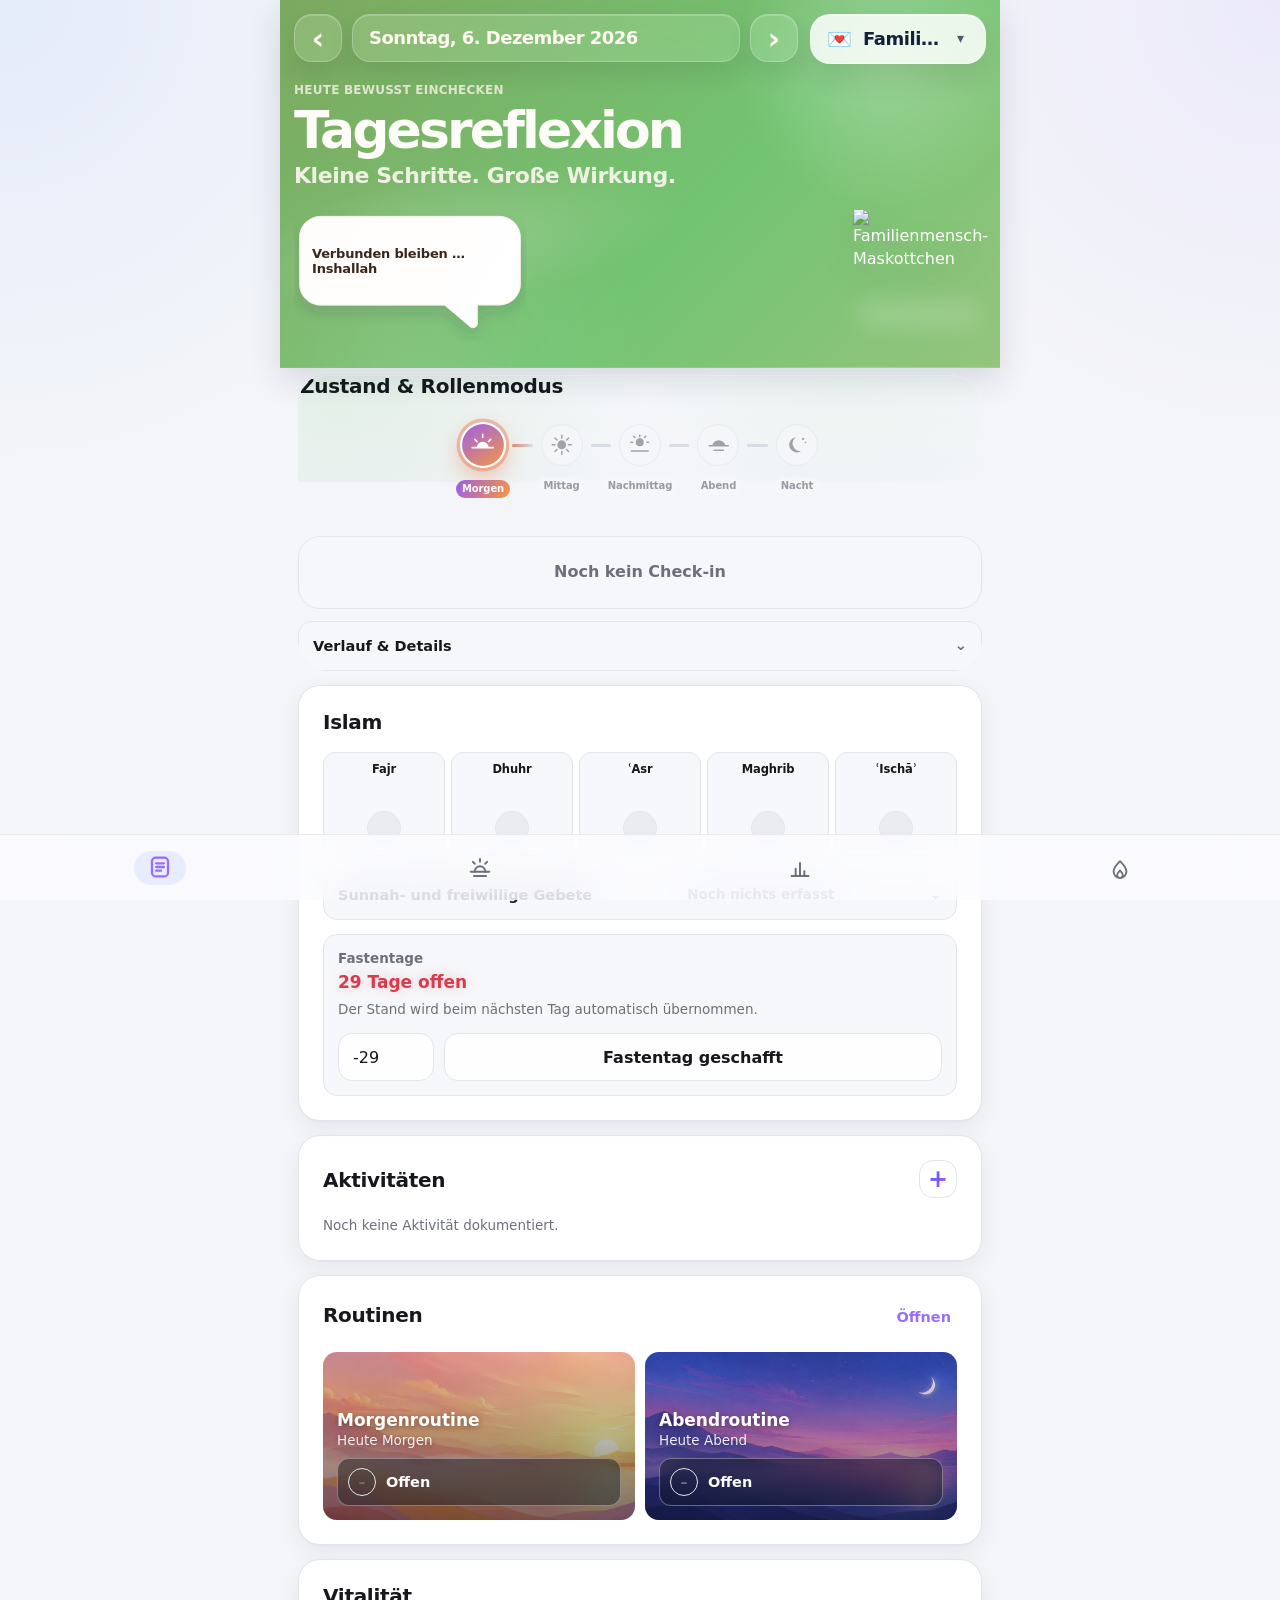
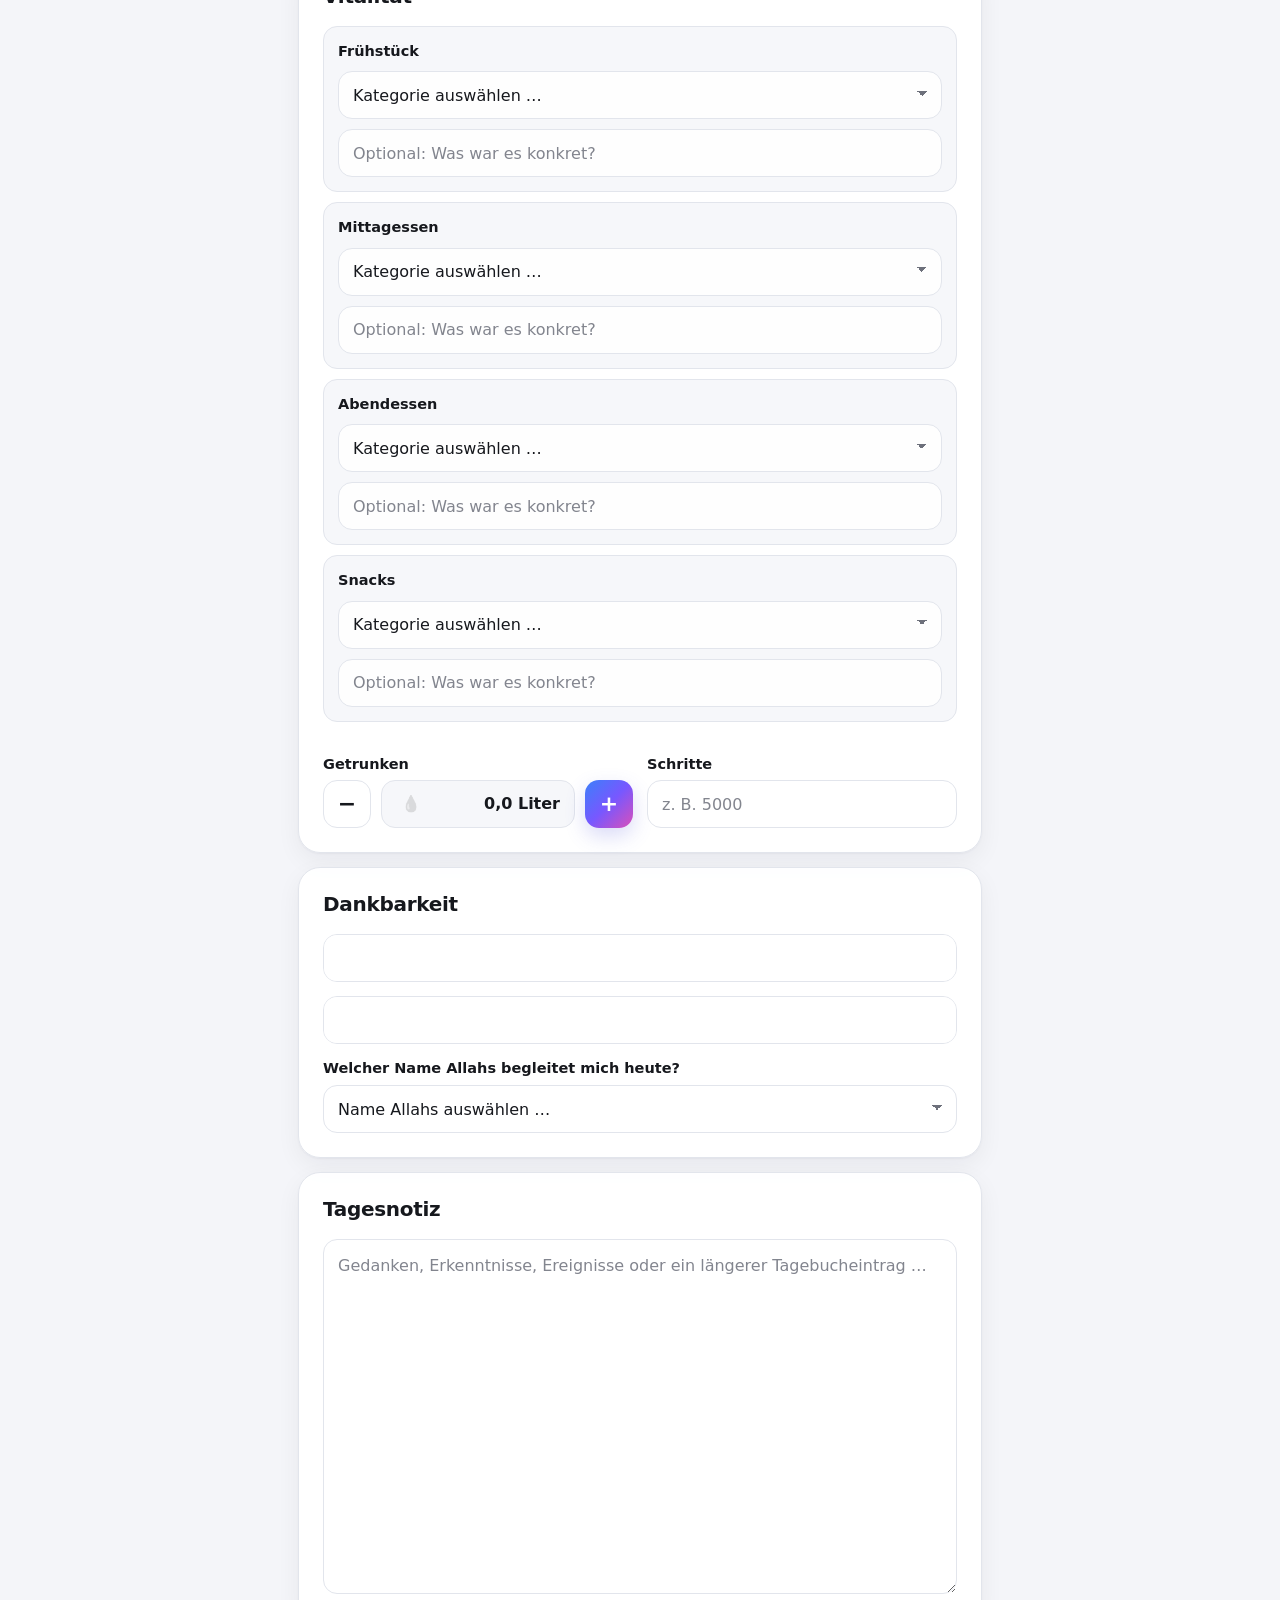
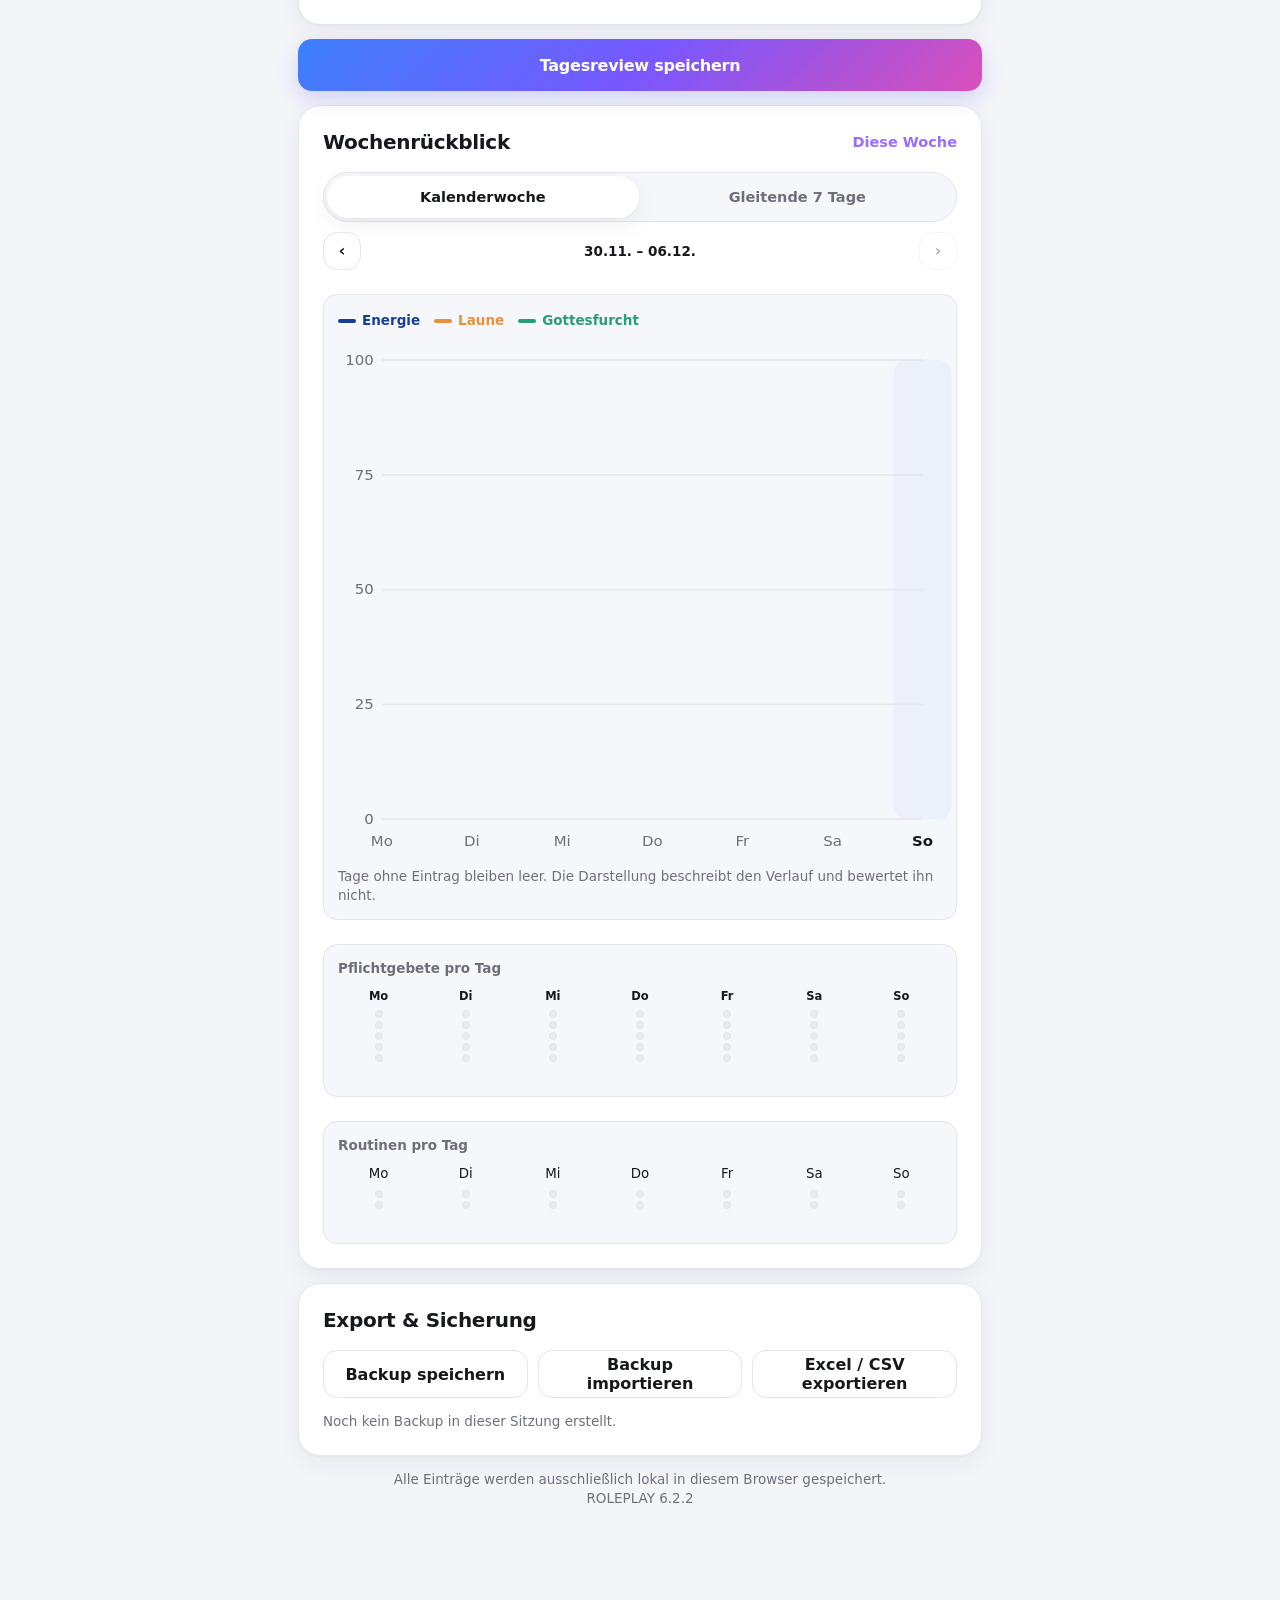
==== commit 369a29b7: "Add files via upload" ====
--- a/index.html
+++ b/index.html
@@ -17,37 +17,42 @@
   <div class="app-shell">
     <header class="app-header" id="appHeader">
       <h1 id="pageTitle" class="sr-only">Tagesreflexion</h1>
-      <div class="hero-layout">
-        <div class="hero-left">
-          <div class="date-nav" id="dateNavigation">
-            <button id="prevDay" class="icon-button hero-arrow" type="button" aria-label="Vorheriger Tag">‹</button>
-            <button id="dateButton" class="date-button hero-date-button" type="button" aria-haspopup="dialog" aria-label="Datum auswählen und Kalender öffnen"></button>
-            <button id="nextDay" class="icon-button hero-arrow" type="button" aria-label="Nächster Tag">›</button>
-          </div>
-
-          <div class="role-switch-card" id="roleSwitchCard">
-            <span class="role-switch-overline">Aktive Rolle heute</span>
-            <div class="role-switch-row">
-              <span id="roleHeroIcon" class="role-switch-emoji" aria-hidden="true">🎓</span>
-              <span class="role-switch-copy">
-                <strong id="roleHeroName">Absolvent</strong>
-                <small>Rolle wechseln</small>
-              </span>
-              <span class="role-switch-chevron" aria-hidden="true">›</span>
-            </div>
-            <label class="role-picker-wrap role-picker-overlay" id="rolePickerWrap">
-              <span class="sr-only">Tagesrolle auswählen</span>
-              <select id="dayRole" class="role-picker" aria-label="Tagesrolle auswählen"></select>
-            </label>
-          </div>
-          <p id="roleTagline" class="sr-only"></p>
+      <div class="hero-top-row">
+        <div class="date-nav hero-date-group" id="dateNavigation">
+          <button id="prevDay" class="icon-button hero-arrow" type="button" aria-label="Vorheriger Tag">‹</button>
+          <button id="dateButton" class="date-button hero-date-button" type="button" aria-haspopup="dialog" aria-label="Datum auswählen und Kalender öffnen"></button>
+          <button id="nextDay" class="icon-button hero-arrow" type="button" aria-label="Nächster Tag">›</button>
+        </div>
+
+        <div class="hero-role-pill" id="roleSwitchCard">
+          <span id="roleHeroIcon" class="hero-role-emoji" aria-hidden="true">🎓</span>
+          <strong id="roleHeroName">Absolvent</strong>
+          <span class="hero-role-chevron" aria-hidden="true">▾</span>
+          <label class="role-picker-wrap role-picker-overlay" id="rolePickerWrap">
+            <span class="sr-only">Tagesrolle auswählen</span>
+            <select id="dayRole" class="role-picker" aria-label="Tagesrolle auswählen"></select>
+          </label>
+        </div>
+      </div>
+
+      <div class="hero-copy">
+        <p class="hero-kicker">Heute bewusst einchecken</p>
+        <p class="hero-title">Tagesreflexion</p>
+        <p class="hero-subtitle">Kleine Schritte. Große Wirkung.</p>
+      </div>
+
+      <div class="hero-bottom-row">
+        <div class="hero-speech-bubble">
+          <img src="speech-bubble.svg" class="hero-speech-image" alt="" aria-hidden="true">
+          <div class="hero-speech-content"><span id="mascotQuote">Arabisch Schritt für Schritt erschließen … Inshallah</span></div>
         </div>
 
         <div class="hero-mascot-area">
-          <div class="mascot-speech"><span id="mascotQuote">Arabisch Schritt für Schritt erschließen … Inshallah</span></div>
-          <img id="roleMascotImage" class="role-mascot-image" src="assets/mascots/mascot-absolvent.png" alt="" aria-hidden="true">
-        </div>
-      </div>
+          <img id="roleMascotImage" class="role-mascot-image" src="mascot-absolvent.png" alt="" aria-hidden="true">
+        </div>
+      </div>
+
+      <p id="roleTagline" class="sr-only"></p>
     </header>
 
     <main>
--- a/style.css
+++ b/style.css
@@ -3884,3 +3884,438 @@
     border-color: rgba(255,255,255,.10);
   }
 }
+
+/* ========================================================================
+   ROLEPLAY v6.2.5 – Header-Neuaufbau mit flachen Assets auf Root-Ebene
+   ======================================================================== */
+
+.app-header {
+  position: relative;
+  overflow: hidden;
+  min-height: 330px;
+  padding: calc(var(--sp-3) + env(safe-area-inset-top)) var(--sp-3) 26px;
+  background:
+    radial-gradient(circle at 84% 16%, rgba(255,255,255,.26), transparent 22%),
+    radial-gradient(circle at 18% 100%, rgba(255,255,255,.11), transparent 34%),
+    linear-gradient(135deg, color-mix(in srgb, var(--header-role) 76%, #9c5224 24%) 0%, var(--header-role) 58%, color-mix(in srgb, var(--header-role) 76%, #ffc49f 24%) 100%);
+}
+
+.app-header::before,
+.app-header::after {
+  content: "";
+  position: absolute;
+  inset: auto;
+  pointer-events: none;
+}
+
+.app-header::before {
+  left: -6%;
+  bottom: 64px;
+  width: 62%;
+  height: 130px;
+  border-radius: 999px;
+  background: radial-gradient(ellipse at center, rgba(255,255,255,.16) 0%, rgba(255,255,255,.07) 42%, transparent 72%);
+  transform: rotate(-8deg);
+}
+
+.app-header::after {
+  right: -10%;
+  bottom: -34px;
+  width: 86%;
+  height: 126px;
+  border-radius: 999px;
+  background: radial-gradient(ellipse at center, rgba(255,255,255,.18) 0%, rgba(255,255,255,.09) 42%, transparent 70%);
+  transform: rotate(8deg);
+}
+
+.hero-top-row,
+.hero-bottom-row {
+  position: relative;
+  z-index: 2;
+  display: flex;
+  align-items: center;
+  justify-content: space-between;
+  gap: 12px;
+}
+
+.hero-top-row {
+  align-items: flex-start;
+  margin-bottom: 18px;
+}
+
+.hero-date-group {
+  flex: 1 1 auto;
+  min-width: 0;
+  display: grid;
+  grid-template-columns: 48px minmax(0, 1fr) 48px;
+  gap: 10px;
+  margin: 0;
+}
+
+.hero-role-pill {
+  position: relative;
+  flex: 0 0 auto;
+  min-width: 138px;
+  max-width: 176px;
+  min-height: 48px;
+  display: grid;
+  grid-template-columns: 28px minmax(0, 1fr) 14px;
+  align-items: center;
+  gap: 10px;
+  padding: 10px 14px;
+  border-radius: 20px;
+  border: 1px solid rgba(255,255,255,.28);
+  background: rgba(255,255,255,.84);
+  box-shadow: 0 14px 28px rgba(37,27,20,.10), inset 0 1px 0 rgba(255,255,255,.5);
+}
+
+.hero-role-emoji {
+  display: grid;
+  place-items: center;
+  width: 28px;
+  height: 28px;
+  font-size: 20px;
+  line-height: 1;
+}
+
+.hero-role-pill strong {
+  min-width: 0;
+  color: #13203a;
+  font-size: clamp(14px, 3.8vw, 18px);
+  font-weight: 760;
+  white-space: nowrap;
+  overflow: hidden;
+  text-overflow: ellipsis;
+  letter-spacing: -.025em;
+}
+
+.hero-role-chevron {
+  color: rgba(19,32,58,.72);
+  font-size: 14px;
+  font-weight: 800;
+}
+
+.role-picker-wrap.role-picker-overlay {
+  position: absolute;
+  inset: 0;
+  z-index: 4;
+}
+
+.role-picker-wrap.role-picker-overlay::after { display: none; }
+
+.role-picker-overlay .role-picker {
+  position: absolute;
+  inset: 0;
+  width: 100%;
+  height: 100%;
+  min-height: 0;
+  opacity: 0;
+  cursor: pointer;
+}
+
+.app-header .hero-arrow,
+.app-header .hero-date-button {
+  display: flex;
+  align-items: center;
+  justify-content: center;
+  min-height: 48px;
+  height: 48px;
+  border-radius: 18px;
+  border: 1px solid rgba(255,255,255,.24);
+  background: rgba(255,255,255,.15);
+  color: #fff8f1;
+  box-shadow: inset 0 1px 0 rgba(255,255,255,.2), 0 12px 24px rgba(28,31,52,.10);
+  backdrop-filter: blur(10px) saturate(1.08);
+  -webkit-backdrop-filter: blur(10px) saturate(1.08);
+}
+
+.app-header .hero-arrow {
+  width: 48px;
+  font-size: 31px;
+  line-height: 1;
+}
+
+.app-header .hero-date-button {
+  justify-content: flex-start;
+  width: 100%;
+  padding: 0 16px;
+  font-size: clamp(14px, 3.8vw, 18px);
+  font-weight: 770;
+  letter-spacing: -.03em;
+  white-space: nowrap;
+  overflow: hidden;
+  text-overflow: ellipsis;
+}
+
+.hero-copy {
+  position: relative;
+  z-index: 2;
+  margin-bottom: 12px;
+}
+
+.hero-kicker,
+.hero-title,
+.hero-subtitle {
+  margin: 0;
+}
+
+.hero-kicker {
+  margin-bottom: 6px;
+  color: rgba(255,247,240,.76);
+  font-size: 12px;
+  font-weight: 670;
+  letter-spacing: .02em;
+  text-transform: uppercase;
+}
+
+.hero-title {
+  color: #fffdf8;
+  font-size: clamp(36px, 8.2vw, 52px);
+  font-weight: 820;
+  line-height: .98;
+  letter-spacing: -.055em;
+}
+
+.hero-subtitle {
+  margin-top: 4px;
+  color: rgba(255,248,243,.88);
+  font-size: clamp(16px, 4vw, 22px);
+  font-weight: 620;
+  letter-spacing: -.02em;
+}
+
+.hero-bottom-row {
+  align-items: flex-end;
+  gap: 8px;
+}
+
+.hero-speech-bubble {
+  position: relative;
+  z-index: 3;
+  flex: 1 1 0;
+  max-width: 232px;
+  min-height: 104px;
+}
+
+.hero-speech-image {
+  width: 100%;
+  height: auto;
+  display: block;
+}
+
+.hero-speech-content {
+  position: absolute;
+  inset: 13px 18px 38px 18px;
+  display: flex;
+  align-items: center;
+  color: #3a271b;
+  font-size: clamp(11px, 2.9vw, 13px);
+  line-height: 1.22;
+  font-weight: 735;
+  letter-spacing: -.014em;
+}
+
+.hero-speech-content span {
+  display: -webkit-box;
+  -webkit-line-clamp: 4;
+  -webkit-box-orient: vertical;
+  overflow: hidden;
+}
+
+.hero-mascot-area {
+  position: relative;
+  z-index: 2;
+  flex: 0 0 136px;
+  width: 136px;
+  height: 138px;
+  display: flex;
+  align-items: flex-end;
+  justify-content: center;
+}
+
+.hero-mascot-area::before {
+  content: "";
+  position: absolute;
+  left: 6px;
+  right: 6px;
+  bottom: 12px;
+  height: 30px;
+  border-radius: 999px;
+  background: rgba(255,255,255,.14);
+  filter: blur(10px);
+}
+
+.role-mascot-image {
+  position: relative;
+  z-index: 2;
+  max-width: 100%;
+  max-height: 132px;
+  object-fit: contain;
+  object-position: center bottom;
+  filter: drop-shadow(0 16px 18px rgba(26,30,52,.14));
+  user-select: none;
+  -webkit-user-drag: none;
+}
+
+/* Alte v6.2.4-Bausteine werden im neuen Header nicht mehr genutzt. */
+.hero-layout,
+.hero-left,
+.role-switch-card,
+.role-switch-row,
+.role-switch-overline,
+.role-switch-emoji,
+.role-switch-copy,
+.role-switch-chevron,
+.mascot-speech {
+  all: unset;
+}
+
+/* Zustand & Rollenmodus: klarer Rahmen und farblicher Verlauf dahinter */
+main {
+  position: relative;
+  z-index: 2;
+}
+
+.state-overview-card {
+  position: relative;
+  margin-top: -12px;
+  border-radius: 30px;
+  border: 1px solid rgba(255,255,255,.72);
+  background: linear-gradient(180deg, rgba(255,255,255,.95), rgba(255,255,255,.93));
+  box-shadow: 0 18px 38px rgba(23,30,47,.10);
+  overflow: hidden;
+}
+
+.state-overview-card::before {
+  content: "";
+  position: absolute;
+  left: -8%;
+  right: -8%;
+  top: -62px;
+  height: 170px;
+  background:
+    radial-gradient(circle at 12% 18%, var(--active-role-soft), transparent 44%),
+    radial-gradient(circle at 76% 0%, var(--active-role-softer), transparent 40%),
+    linear-gradient(180deg, rgba(255,255,255,.36), rgba(255,255,255,0));
+  pointer-events: none;
+}
+
+.state-overview-card::after {
+  content: "";
+  position: absolute;
+  inset: 1px;
+  border-radius: 29px;
+  box-shadow: inset 0 1px 0 rgba(255,255,255,.52);
+  pointer-events: none;
+}
+
+.state-overview-card > * {
+  position: relative;
+  z-index: 1;
+}
+
+.state-overview-card > h2 {
+  margin-left: 2px;
+  margin-bottom: 18px;
+}
+
+.state-overview-card .checkin-slots {
+  margin-bottom: 18px;
+}
+
+.state-overview-card .current-state-summary {
+  margin-top: 0;
+}
+
+.app-header.compact {
+  min-height: 252px;
+  padding-bottom: 18px;
+}
+
+.app-header.compact .hero-top-row { margin-bottom: 14px; }
+.app-header.compact .hero-kicker { display: none; }
+.app-header.compact .hero-title { font-size: clamp(28px, 7vw, 38px); }
+.app-header.compact .hero-subtitle { font-size: 14px; }
+.app-header.compact .hero-bottom-row { margin-top: 8px; }
+.app-header.compact .hero-speech-bubble { max-width: 190px; min-height: 88px; }
+.app-header.compact .hero-speech-content { inset: 11px 14px 34px 14px; font-size: 10.8px; }
+.app-header.compact .hero-mascot-area { width: 112px; height: 112px; flex-basis: 112px; }
+.app-header.compact .role-mascot-image { max-height: 102px; }
+
+@media (max-width: 430px) {
+  .app-header {
+    min-height: 322px;
+    padding-left: 16px;
+    padding-right: 16px;
+  }
+
+  .hero-top-row {
+    gap: 8px;
+  }
+
+  .hero-date-group {
+    grid-template-columns: 42px minmax(0, 1fr) 42px;
+    gap: 8px;
+  }
+
+  .app-header .hero-arrow,
+  .app-header .hero-date-button {
+    min-height: 42px;
+    height: 42px;
+    border-radius: 16px;
+  }
+
+  .app-header .hero-arrow {
+    width: 42px;
+    font-size: 28px;
+  }
+
+  .app-header .hero-date-button {
+    padding: 0 12px;
+    font-size: 13px;
+  }
+
+  .hero-role-pill {
+    min-width: 122px;
+    max-width: 144px;
+    min-height: 42px;
+    gap: 8px;
+    padding: 8px 11px;
+    border-radius: 17px;
+  }
+
+  .hero-role-emoji { width: 24px; height: 24px; font-size: 18px; }
+  .hero-role-pill strong { font-size: 14px; }
+
+  .hero-title { font-size: clamp(32px, 9vw, 44px); }
+  .hero-subtitle { font-size: 15px; }
+
+  .hero-bottom-row { gap: 4px; }
+  .hero-speech-bubble { max-width: 208px; }
+  .hero-speech-content { inset: 12px 15px 34px 15px; font-size: 11px; }
+  .hero-mascot-area { width: 126px; height: 132px; flex-basis: 126px; }
+  .role-mascot-image { max-height: 122px; }
+}
+
+@media (max-width: 380px) {
+  .hero-role-pill {
+    min-width: 114px;
+    max-width: 132px;
+  }
+
+  .hero-title { font-size: 30px; }
+  .hero-subtitle { font-size: 14px; }
+  .hero-speech-bubble { max-width: 188px; }
+  .hero-speech-content { font-size: 10.5px; }
+  .hero-mascot-area { width: 112px; height: 124px; flex-basis: 112px; }
+  .role-mascot-image { max-height: 110px; }
+}
+
+@supports not (background: color-mix(in srgb, red 50%, white)) {
+  .app-header {
+    background:
+      radial-gradient(circle at 84% 16%, rgba(255,255,255,.26), transparent 22%),
+      radial-gradient(circle at 18% 100%, rgba(255,255,255,.11), transparent 34%),
+      linear-gradient(135deg, var(--header-role-deep) 0%, var(--header-role) 58%, var(--header-role-bright) 100%);
+  }
+}
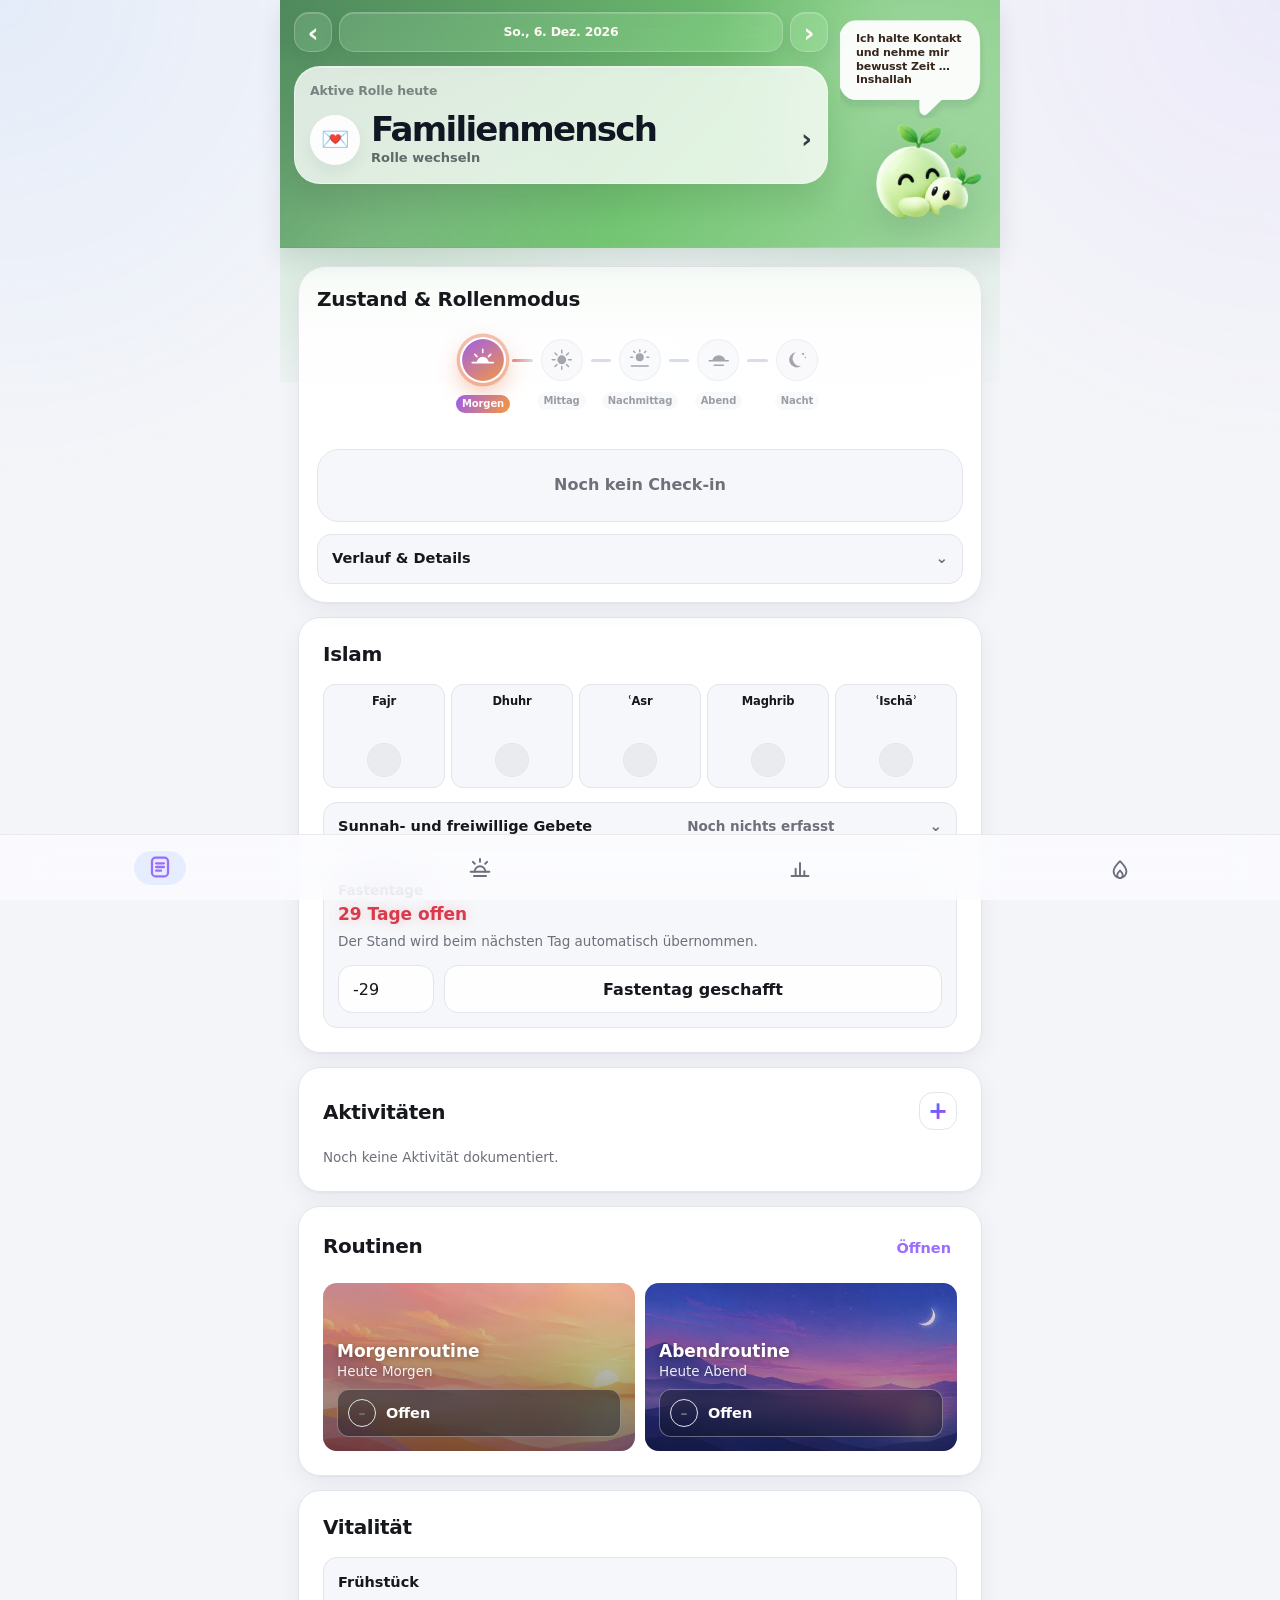
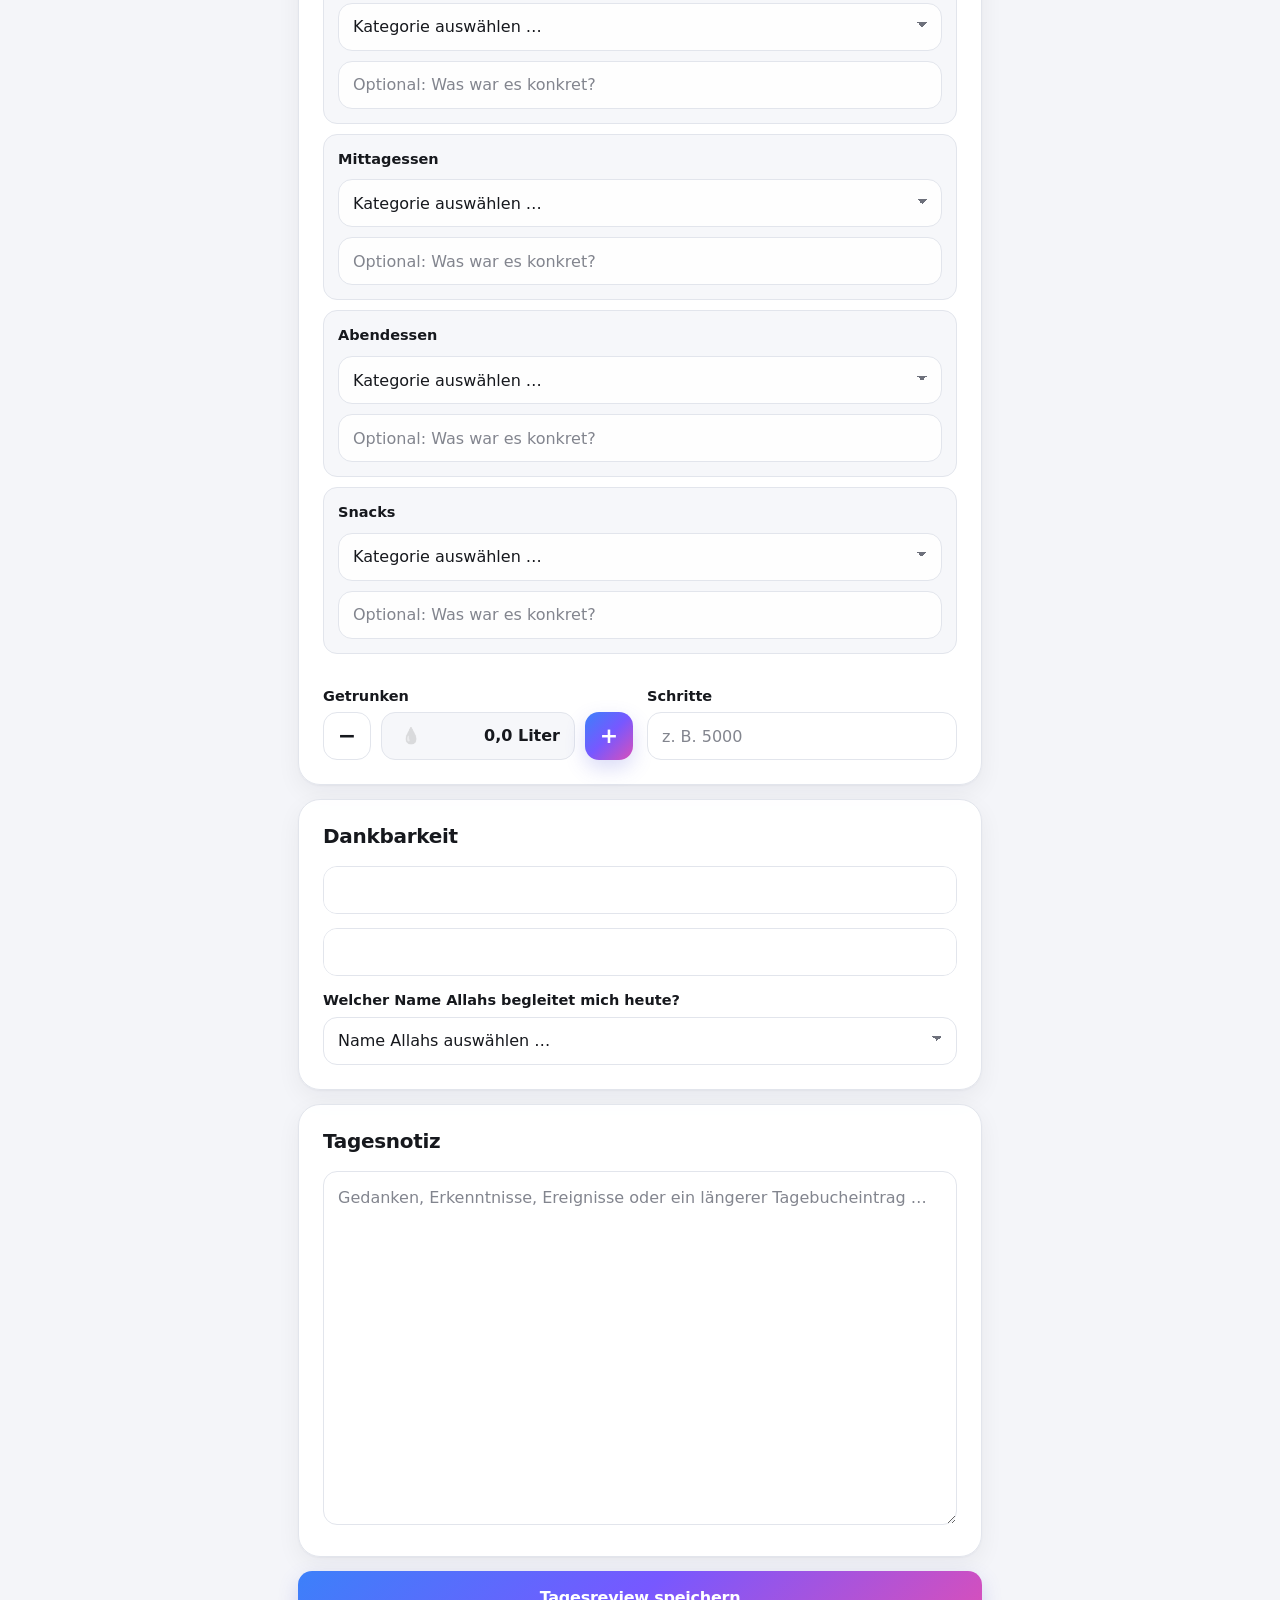
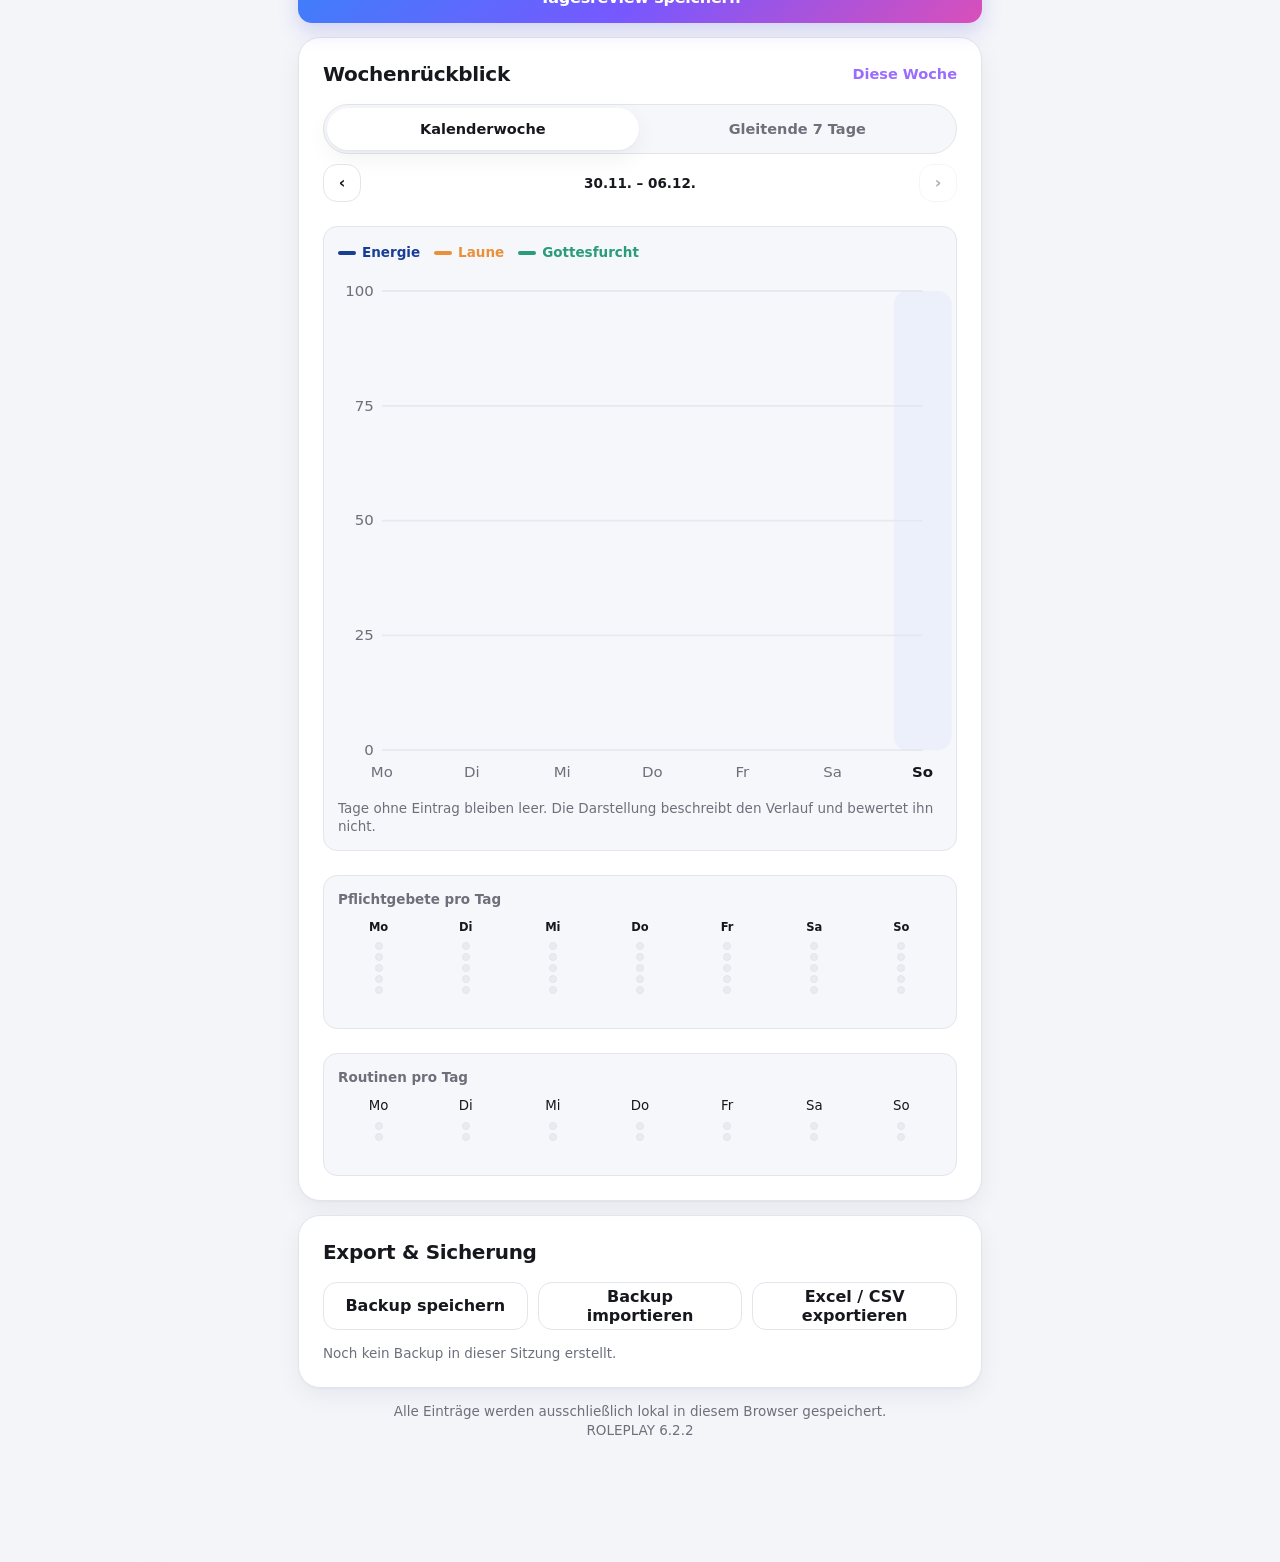
==== commit 43837aad: "Add files via upload" ====
--- a/index.html
+++ b/index.html
@@ -17,42 +17,48 @@
   <div class="app-shell">
     <header class="app-header" id="appHeader">
       <h1 id="pageTitle" class="sr-only">Tagesreflexion</h1>
-      <div class="hero-top-row">
-        <div class="date-nav hero-date-group" id="dateNavigation">
-          <button id="prevDay" class="icon-button hero-arrow" type="button" aria-label="Vorheriger Tag">‹</button>
-          <button id="dateButton" class="date-button hero-date-button" type="button" aria-haspopup="dialog" aria-label="Datum auswählen und Kalender öffnen"></button>
-          <button id="nextDay" class="icon-button hero-arrow" type="button" aria-label="Nächster Tag">›</button>
-        </div>
-
-        <div class="hero-role-pill" id="roleSwitchCard">
-          <span id="roleHeroIcon" class="hero-role-emoji" aria-hidden="true">🎓</span>
-          <strong id="roleHeroName">Absolvent</strong>
-          <span class="hero-role-chevron" aria-hidden="true">▾</span>
-          <label class="role-picker-wrap role-picker-overlay" id="rolePickerWrap">
-            <span class="sr-only">Tagesrolle auswählen</span>
-            <select id="dayRole" class="role-picker" aria-label="Tagesrolle auswählen"></select>
-          </label>
-        </div>
-      </div>
-
-      <div class="hero-copy">
-        <p class="hero-kicker">Heute bewusst einchecken</p>
-        <p class="hero-title">Tagesreflexion</p>
-        <p class="hero-subtitle">Kleine Schritte. Große Wirkung.</p>
-      </div>
-
-      <div class="hero-bottom-row">
-        <div class="hero-speech-bubble">
-          <img src="speech-bubble.svg" class="hero-speech-image" alt="" aria-hidden="true">
-          <div class="hero-speech-content"><span id="mascotQuote">Arabisch Schritt für Schritt erschließen … Inshallah</span></div>
-        </div>
-
-        <div class="hero-mascot-area">
-          <img id="roleMascotImage" class="role-mascot-image" src="mascot-absolvent.png" alt="" aria-hidden="true">
-        </div>
-      </div>
-
-      <p id="roleTagline" class="sr-only"></p>
+
+      <div class="new-header-layout">
+        <div class="new-header-left">
+          <div class="date-nav" id="dateNavigation">
+            <button id="prevDay" class="icon-button" type="button" aria-label="Vorheriger Tag">‹</button>
+            <button id="dateButton" class="date-button hero-date-button" type="button" aria-haspopup="dialog" aria-label="Datum auswählen und Kalender öffnen"></button>
+            <button id="nextDay" class="icon-button" type="button" aria-label="Nächster Tag">›</button>
+          </div>
+
+          <div class="role-switch-card" id="roleSwitchCard">
+            <span class="role-switch-overline">Aktive Rolle heute</span>
+            <div class="role-switch-row">
+              <span id="roleHeroIcon" class="role-switch-emoji" aria-hidden="true">🎓</span>
+              <span class="role-switch-copy">
+                <strong id="roleHeroName">Absolvent</strong>
+                <small>Rolle wechseln</small>
+              </span>
+              <span class="role-switch-chevron" aria-hidden="true">›</span>
+            </div>
+            <label class="role-picker-wrap role-picker-overlay" id="rolePickerWrap">
+              <span class="sr-only">Tagesrolle auswählen</span>
+              <select id="dayRole" class="role-picker" aria-label="Tagesrolle auswählen"></select>
+            </label>
+          </div>
+          <p id="roleTagline" class="sr-only"></p>
+        </div>
+
+        <div class="new-header-right" aria-live="polite">
+          <div class="speech-bubble-art" aria-hidden="true">
+            <svg viewBox="0 0 320 180" preserveAspectRatio="none" focusable="false">
+              <defs>
+                <filter id="bubbleShadow" x="-15%" y="-20%" width="140%" height="160%">
+                  <feDropShadow dx="0" dy="8" stdDeviation="8" flood-color="#182036" flood-opacity=".14"/>
+                </filter>
+              </defs>
+              <path filter="url(#bubbleShadow)" d="M34 12h236c20 0 36 16 36 36v64c0 20-16 36-36 36h-48l-31 24c-7 5-16 0-16-9v-15H34c-20 0-36-16-36-36V48c0-20 16-36 36-36Z" fill="rgba(255,255,255,.94)" stroke="rgba(255,255,255,.82)" stroke-width="2"/>
+            </svg>
+            <div class="speech-bubble-copy"><span id="mascotQuote">Arabisch Schritt für Schritt erschließen … Inshallah</span></div>
+          </div>
+          <img id="roleMascotImage" class="role-mascot-image" alt="" aria-hidden="true">
+        </div>
+      </div>
     </header>
 
     <main>
--- a/style.css
+++ b/style.css
@@ -3336,113 +3336,103 @@
 }
 
 /* ========================================================================
-   ROLEPLAY 6.2.4 — HEADER ONLY
-   Der restliche Tagesbereich bleibt unverändert. Die Tagesphasen sitzen
-   wieder im Block „Zustand & Rollenmodus“ und der Header nutzt echte
-   Maskottchen-Dateien statt einer aus CSS zusammengesetzten Figur.
+   ROLEPLAY v6.2.6 – reparierter Header, bestehender Inhalt bleibt unangetastet
    ======================================================================== */
 
 :root {
   --active-role: #F07A32;
-  --active-role-soft: rgba(240,122,50,.15);
-  --active-role-softer: rgba(240,122,50,.075);
+  --active-role-soft: rgba(240,122,50,.18);
+  --active-role-softer: rgba(240,122,50,.09);
 }
 
 .app-header {
   position: sticky;
   top: 0;
   z-index: 30;
-  min-height: 292px;
+  min-height: 248px;
   padding: calc(12px + env(safe-area-inset-top)) 14px 18px;
-  color: var(--header-role-text);
+  display: block;
+  color: #fff;
+  overflow: hidden;
   background:
-    radial-gradient(circle at 88% 18%, rgba(255,255,255,.30), transparent 27%),
-    radial-gradient(circle at 12% 118%, rgba(255,255,255,.17), transparent 38%),
-    linear-gradient(132deg, var(--header-role-deep), var(--header-role) 58%, var(--header-role-bright));
-  border-bottom: 1px solid rgba(255,255,255,.18);
-  box-shadow: 0 12px 30px rgba(20,33,64,.13);
-  overflow: hidden;
-}
-
-.app-header::before {
-  content: "";
-  position: absolute;
-  inset: auto -8% -46px -8%;
-  height: 112px;
-  border-radius: 50% 50% 0 0 / 100% 100% 0 0;
-  background: rgba(255,255,255,.15);
-  pointer-events: none;
+    radial-gradient(circle at 86% 18%, rgba(255,255,255,.26), transparent 28%),
+    radial-gradient(circle at 12% 112%, rgba(255,255,255,.15), transparent 36%),
+    linear-gradient(135deg, var(--header-role-deep, #a64f22), var(--header-role, #F07A32) 58%, var(--header-role-bright, #ffab70));
+  border-bottom: 1px solid rgba(255,255,255,.20);
+  box-shadow: 0 10px 24px rgba(27,35,58,.10);
 }
 
 .app-header::after {
   content: "";
   position: absolute;
-  inset: auto -18% -60px 34%;
-  height: 106px;
-  border-radius: 50% 50% 0 0 / 100% 100% 0 0;
-  background: rgba(255,255,255,.10);
+  right: -18%;
+  bottom: -50px;
+  width: 76%;
+  height: 118px;
+  border-radius: 50%;
+  background: radial-gradient(ellipse at center, rgba(255,255,255,.17), rgba(255,255,255,.05) 56%, transparent 72%);
+  transform: rotate(-6deg);
   pointer-events: none;
 }
 
-.hero-layout {
+.new-header-layout {
   position: relative;
   z-index: 2;
   display: grid;
-  grid-template-columns: minmax(0, 1fr) minmax(132px, 42%);
-  gap: 8px;
+  grid-template-columns: minmax(0, 1fr) 148px;
+  gap: 10px;
   align-items: end;
-  width: 100%;
-  min-height: 252px;
-}
-
-.hero-left {
+  min-height: 210px;
+}
+
+.new-header-left {
+  align-self: stretch;
+  display: flex;
+  flex-direction: column;
+  gap: 14px;
+  justify-content: flex-start;
   min-width: 0;
-  display: grid;
-  align-content: end;
-  gap: 16px;
 }
 
 .date-nav {
   display: grid;
   grid-template-columns: 38px minmax(0, 1fr) 38px;
-  gap: 8px;
-  align-items: center;
+  gap: 7px;
   width: 100%;
   margin: 0;
 }
 
-.app-header .hero-arrow,
-.app-header .hero-date-button {
-  height: 42px;
-  min-height: 42px;
-  color: currentColor;
-  border: 1px solid rgba(255,255,255,.24);
-  background: rgba(255,255,255,.14);
-  box-shadow: inset 0 1px 0 rgba(255,255,255,.18), 0 8px 20px rgba(20,31,58,.08);
-  backdrop-filter: blur(10px) saturate(1.16);
-  -webkit-backdrop-filter: blur(10px) saturate(1.16);
-}
-
-.app-header .hero-arrow {
+.app-header .icon-button,
+.app-header .date-button {
+  min-height: 40px;
+  height: 40px;
+  color: #fff8f2;
+  background: rgba(255,255,255,.13);
+  border: 1px solid rgba(255,255,255,.22);
+  border-radius: 15px;
+  box-shadow: inset 0 1px 0 rgba(255,255,255,.18), 0 8px 18px rgba(20,27,48,.08);
+  backdrop-filter: blur(8px) saturate(1.12);
+  -webkit-backdrop-filter: blur(8px) saturate(1.12);
+}
+
+.app-header .icon-button {
   width: 38px;
   padding: 0;
-  border-radius: 14px;
-  font-size: 28px;
+  font-size: 27px;
   line-height: 1;
-  font-weight: 700;
+  font-weight: 720;
   opacity: 1;
 }
 
-.app-header .hero-date-button {
+.app-header .date-button {
+  width: 100%;
   min-width: 0;
-  width: 100%;
-  padding: 0 10px;
-  border-radius: 14px;
-  border-bottom: 1px solid rgba(255,255,255,.24);
-  font-size: clamp(13px, 3.6vw, 17px);
-  line-height: 1.1;
+  padding: 0 11px;
+  border-bottom: 1px solid rgba(255,255,255,.22);
+  font-size: 12.5px;
+  line-height: 1;
   font-weight: 760;
-  letter-spacing: -.028em;
+  letter-spacing: -.02em;
   text-align: center;
   white-space: nowrap;
   overflow: hidden;
@@ -3452,56 +3442,40 @@
 
 .role-switch-card {
   position: relative;
-  min-width: 0;
-  padding: 16px 16px 15px;
-  border: 1px solid rgba(255,255,255,.30);
-  border-radius: 24px;
-  background: rgba(255,255,255,.70);
-  box-shadow: 0 16px 34px rgba(35,29,26,.10), inset 0 1px 0 rgba(255,255,255,.34);
-  color: #10141c;
+  min-height: 118px;
+  padding: 15px 15px 14px;
+  border-radius: 26px;
+  background: rgba(255,255,255,.79);
+  border: 1px solid rgba(255,255,255,.38);
+  box-shadow: 0 16px 30px rgba(30,26,36,.09), inset 0 1px 0 rgba(255,255,255,.44);
   overflow: hidden;
 }
 
-.role-switch-card::after {
-  content: "";
-  position: absolute;
-  left: 0;
-  right: 0;
-  bottom: -30px;
-  height: 74px;
-  background: linear-gradient(90deg, var(--active-role-softer), transparent 80%);
-  pointer-events: none;
-}
-
 .role-switch-overline {
-  position: relative;
-  z-index: 1;
   display: block;
   margin-bottom: 12px;
-  color: rgba(16,20,28,.55);
-  font-size: clamp(11px, 3.1vw, 14px);
-  line-height: 1.15;
-  font-weight: 640;
+  color: rgba(22,27,36,.50);
+  font-size: 12.5px;
+  font-weight: 650;
+  letter-spacing: -.01em;
 }
 
 .role-switch-row {
-  position: relative;
-  z-index: 1;
-  display: grid;
-  grid-template-columns: 52px minmax(0, 1fr) 18px;
+  display: grid;
+  grid-template-columns: 50px minmax(0, 1fr) 16px;
   gap: 11px;
   align-items: center;
 }
 
 .role-switch-emoji {
-  width: 52px;
-  height: 52px;
+  width: 50px;
+  height: 50px;
   display: grid;
   place-items: center;
   border-radius: 50%;
-  background: rgba(255,255,255,.82);
-  box-shadow: inset 0 1px 0 rgba(255,255,255,.62), 0 8px 18px rgba(23,24,34,.07);
-  font-size: 25px;
+  background: rgba(255,255,255,.90);
+  box-shadow: inset 0 1px 0 rgba(255,255,255,.58), 0 8px 16px rgba(22,29,46,.06);
+  font-size: 23px;
   line-height: 1;
 }
 
@@ -3514,26 +3488,26 @@
 .role-switch-copy strong {
   display: block;
   min-width: 0;
-  color: #10141c;
-  font-size: clamp(22px, 6.1vw, 34px);
-  line-height: 1;
+  color: #111722;
+  font-size: clamp(24px, 6.4vw, 34px);
+  line-height: 1.02;
   font-weight: 820;
-  letter-spacing: -.055em;
+  letter-spacing: -.05em;
   white-space: nowrap;
   overflow: hidden;
   text-overflow: ellipsis;
 }
 
 .role-switch-copy small {
-  color: rgba(16,20,28,.60);
-  font-size: clamp(12px, 3.4vw, 15px);
+  color: rgba(17,23,34,.62);
+  font-size: 13px;
   font-weight: 680;
   white-space: nowrap;
 }
 
 .role-switch-chevron {
-  color: rgba(16,20,28,.88);
-  font-size: 27px;
+  color: rgba(17,23,34,.84);
+  font-size: 26px;
   font-weight: 700;
   justify-self: end;
 }
@@ -3545,9 +3519,7 @@
   display: block;
 }
 
-.role-picker-wrap.role-picker-overlay::after {
-  display: none;
-}
+.role-picker-wrap.role-picker-overlay::after { display: none; }
 
 .role-picker-overlay .role-picker {
   position: absolute;
@@ -3559,88 +3531,109 @@
   cursor: pointer;
 }
 
-.hero-mascot-area {
+.new-header-right {
   position: relative;
+  height: 208px;
   min-width: 0;
-  height: 244px;
-  align-self: end;
-}
-
-.role-mascot-image {
-  position: absolute;
-  z-index: 2;
-  right: -3px;
-  bottom: 0;
-  width: min(100%, 176px);
-  height: 160px;
-  object-fit: contain;
-  object-position: center bottom;
-  filter: drop-shadow(0 15px 19px rgba(24,32,54,.13));
-  user-select: none;
-  -webkit-user-drag: none;
-}
-
-.mascot-speech {
+}
+
+.speech-bubble-art {
   position: absolute;
   z-index: 3;
   top: 0;
   right: 0;
-  width: min(100%, 174px);
-  min-height: 82px;
+  width: 146px;
+  height: 104px;
+}
+
+.speech-bubble-art svg {
+  width: 100%;
+  height: 100%;
+  display: block;
+}
+
+.speech-bubble-copy {
+  position: absolute;
+  inset: 15px 16px 28px 16px;
   display: flex;
   align-items: center;
-  padding: 12px 14px;
-  border-radius: 22px;
-  color: #352318;
-  background: rgba(255,255,255,.94);
-  border: 1px solid rgba(255,255,255,.74);
-  box-shadow: 0 10px 24px rgba(22,31,54,.10);
-  backdrop-filter: blur(10px) saturate(1.10);
-  -webkit-backdrop-filter: blur(10px) saturate(1.10);
-  font-size: clamp(11px, 3vw, 13px);
+  color: #37261d;
+  font-size: 11.1px;
   line-height: 1.22;
   font-weight: 730;
-  letter-spacing: -.015em;
-}
-
-.mascot-speech::after {
+  letter-spacing: -.012em;
+}
+
+.speech-bubble-copy span {
+  display: -webkit-box;
+  -webkit-line-clamp: 4;
+  -webkit-box-orient: vertical;
+  overflow: hidden;
+}
+
+.role-mascot-image {
+  position: absolute;
+  z-index: 2;
+  right: 2px;
+  bottom: 0;
+  width: 138px;
+  height: 132px;
+  object-fit: contain;
+  object-position: center bottom;
+  filter: drop-shadow(0 13px 16px rgba(24,31,52,.12));
+  user-select: none;
+  -webkit-user-drag: none;
+}
+
+/* Alte Header-Elemente aus der Vorversion sind nicht mehr im DOM; falls ein
+   alter Browserzustand sie noch cached, werden sie sicher ausgeblendet. */
+.header-title-row,
+.role-mascot,
+.header-checkin-shelf,
+.role-tagline {
+  display: none;
+}
+
+main {
+  position: relative;
+  z-index: 2;
+}
+
+/* Die Rollenfarbe läuft nur hinter die Karte; die Karte selbst bleibt eine
+   saubere, vollständige weiße Fläche. */
+main::before {
   content: "";
   position: absolute;
-  right: 28px;
-  bottom: -12px;
-  width: 22px;
-  height: 18px;
-  background: inherit;
-  clip-path: polygon(0 0, 100% 0, 28% 100%);
-}
-
-/* Die alte CSS-Figur und alte Headerleiste sind in dieser Version nicht mehr
-   Bestandteil des Layouts. */
-.role-mascot,
-.header-title-row,
-.role-tagline,
-.header-checkin-shelf {
-  display: none;
-}
-
-/* Zustand & Rollenmodus: explizit wiederhergestellt. */
+  z-index: -1;
+  top: -16px;
+  left: 0;
+  right: 0;
+  height: 150px;
+  background:
+    radial-gradient(circle at 16% 0%, var(--active-role-soft), transparent 46%),
+    radial-gradient(circle at 82% 0%, var(--active-role-softer), transparent 42%),
+    linear-gradient(180deg, var(--active-role-softer), transparent 90%);
+  pointer-events: none;
+}
+
 .state-overview-card {
   position: relative;
   overflow: hidden;
+  border: 1px solid var(--line);
+  border-radius: 28px;
+  background: var(--surface-card);
+  box-shadow: var(--e-1);
 }
 
 .state-overview-card::before {
   content: "";
   position: absolute;
   z-index: 0;
+  top: -46px;
   left: -12%;
   right: -12%;
-  top: -92px;
-  height: 220px;
-  background:
-    radial-gradient(circle at 18% 8%, var(--active-role-soft), transparent 45%),
-    radial-gradient(circle at 78% 0%, var(--active-role-softer), transparent 42%),
-    linear-gradient(180deg, var(--active-role-softer), transparent 78%);
+  height: 118px;
+  background: linear-gradient(180deg, var(--active-role-softer), transparent 100%);
   pointer-events: none;
 }
 
@@ -3650,672 +3643,162 @@
 }
 
 .state-overview-card > h2 {
-  margin-bottom: 20px;
+  margin: 0 0 20px;
 }
 
 .state-overview-card .checkin-slots {
-  margin-bottom: 18px;
+  margin: 0 0 18px;
 }
 
 .state-overview-card .day-journey {
   margin-top: 0;
-  margin-bottom: 20px;
-}
-
-/* Der aktuelle Zustand bleibt genau dort, wo er vorher war. */
+  margin-bottom: 18px;
+}
+
+/* Der ursprüngliche Karteninhalt bleibt unverändert in der Reihenfolge. */
 .state-overview-card .current-state-summary {
   margin-top: 0;
 }
 
-/* Scroll-Kompaktmodus: nur Header schrumpft, Inhalte darunter bleiben gleich. */
 .app-header.compact {
-  min-height: 212px;
+  min-height: 192px;
   padding-bottom: 12px;
 }
 
-.app-header.compact .hero-layout {
-  min-height: 172px;
-  grid-template-columns: minmax(0,1fr) minmax(100px, 34%);
-}
-
-.app-header.compact .hero-left {
-  gap: 10px;
+.app-header.compact .new-header-layout {
+  grid-template-columns: minmax(0, 1fr) 104px;
+  min-height: 156px;
+}
+
+.app-header.compact .new-header-left {
+  gap: 9px;
 }
 
 .app-header.compact .date-nav {
-  grid-template-columns: 32px minmax(0,1fr) 32px;
-  gap: 6px;
-}
-
-.app-header.compact .hero-arrow,
-.app-header.compact .hero-date-button {
-  min-height: 34px;
-  height: 34px;
+  grid-template-columns: 31px minmax(0,1fr) 31px;
+  gap: 5px;
+}
+
+.app-header.compact .icon-button,
+.app-header.compact .date-button {
+  min-height: 32px;
+  height: 32px;
   border-radius: 12px;
 }
 
-.app-header.compact .hero-arrow {
-  width: 32px;
-  font-size: 22px;
-}
-
-.app-header.compact .hero-date-button {
-  font-size: 12px;
+.app-header.compact .icon-button {
+  width: 31px;
+  font-size: 21px;
+}
+
+.app-header.compact .date-button {
+  padding: 0 8px;
+  font-size: 10.5px;
 }
 
 .app-header.compact .role-switch-card {
-  padding: 12px;
-  border-radius: 19px;
-}
-
-.app-header.compact .role-switch-overline {
-  display: none;
-}
-
-.app-header.compact .role-switch-row {
-  grid-template-columns: 42px minmax(0,1fr) 16px;
-  gap: 9px;
-}
-
-.app-header.compact .role-switch-emoji {
-  width: 42px;
-  height: 42px;
-  font-size: 20px;
-}
-
-.app-header.compact .role-switch-copy strong {
-  font-size: clamp(19px, 5.3vw, 26px);
-}
-
-.app-header.compact .role-switch-copy small {
-  font-size: 11px;
-}
-
-.app-header.compact .hero-mascot-area {
-  height: 164px;
-}
-
-.app-header.compact .role-mascot-image {
-  height: 112px;
-  width: 120px;
-}
-
-.app-header.compact .mascot-speech {
-  display: none;
-}
+  min-height: 92px;
+  padding: 11px 12px;
+  border-radius: 20px;
+}
+
+.app-header.compact .role-switch-overline { display: none; }
+.app-header.compact .role-switch-row { grid-template-columns: 40px minmax(0,1fr) 14px; gap: 8px; }
+.app-header.compact .role-switch-emoji { width: 40px; height: 40px; font-size: 19px; }
+.app-header.compact .role-switch-copy strong { font-size: clamp(19px, 5vw, 25px); }
+.app-header.compact .role-switch-copy small { font-size: 10.5px; }
+.app-header.compact .new-header-right { height: 154px; }
+.app-header.compact .speech-bubble-art { display: none; }
+.app-header.compact .role-mascot-image { width: 100px; height: 96px; }
 
 @media (max-width: 430px) {
   .app-header {
-    min-height: 286px;
+    min-height: 240px;
+    padding-left: 12px;
+    padding-right: 12px;
   }
 
-  .hero-layout {
-    grid-template-columns: minmax(0, 1fr) minmax(124px, 40%);
-    min-height: 246px;
+  .new-header-layout {
+    grid-template-columns: minmax(0, 1fr) 138px;
+    gap: 8px;
+    min-height: 204px;
   }
 
-  .hero-left {
-    gap: 14px;
-  }
-
-  .role-switch-card {
-    padding: 15px 14px 14px;
-  }
-
-  .role-switch-row {
-    grid-template-columns: 48px minmax(0,1fr) 16px;
-    gap: 10px;
-  }
-
-  .role-switch-emoji {
-    width: 48px;
-    height: 48px;
-    font-size: 23px;
-  }
-
-  .role-switch-copy strong {
-    font-size: clamp(21px, 6.4vw, 29px);
-  }
-
-  .hero-mascot-area {
-    height: 232px;
-  }
-
-  .role-mascot-image {
-    height: 150px;
-  }
-
-  .mascot-speech {
-    min-height: 78px;
-    padding: 11px 12px;
-    font-size: 11px;
-  }
-}
-
-@media (max-width: 380px) {
-  .hero-layout {
-    grid-template-columns: minmax(0,1fr) 120px;
+  .new-header-left { gap: 12px; }
+
+  .date-nav {
+    grid-template-columns: 36px minmax(0,1fr) 36px;
     gap: 6px;
   }
 
-  .date-nav {
-    grid-template-columns: 34px minmax(0,1fr) 34px;
-    gap: 6px;
+  .app-header .icon-button,
+  .app-header .date-button {
+    min-height: 38px;
+    height: 38px;
+    border-radius: 14px;
   }
 
-  .app-header .hero-arrow {
-    width: 34px;
-    height: 38px;
-    min-height: 38px;
+  .app-header .icon-button { width: 36px; font-size: 25px; }
+  .app-header .date-button { padding: 0 8px; font-size: 11px; }
+
+  .role-switch-card {
+    min-height: 112px;
+    padding: 14px 13px 13px;
+    border-radius: 23px;
   }
 
-  .app-header .hero-date-button {
-    height: 38px;
-    min-height: 38px;
-    font-size: 12px;
-    padding: 0 8px;
-  }
-
-  .role-switch-card {
-    padding: 13px 12px;
-    border-radius: 21px;
-  }
-
-  .role-switch-overline {
-    margin-bottom: 9px;
-    font-size: 10px;
-  }
-
-  .role-switch-row {
-    grid-template-columns: 42px minmax(0,1fr) 14px;
-    gap: 8px;
-  }
-
-  .role-switch-emoji {
-    width: 42px;
-    height: 42px;
-    font-size: 20px;
-  }
-
-  .role-switch-copy strong {
-    font-size: 20px;
-  }
-
-  .role-switch-copy small {
-    font-size: 10.5px;
-  }
-
-  .mascot-speech {
-    width: 120px;
-    font-size: 10px;
-    line-height: 1.18;
-  }
-
-  .role-mascot-image {
-    width: 122px;
-    height: 138px;
-  }
-}
-
-@media (prefers-color-scheme: dark) {
-  .role-switch-card {
-    background: rgba(25,29,39,.74);
-    border-color: rgba(255,255,255,.10);
-    color: #f3f6fb;
-  }
-
-  .role-switch-overline,
-  .role-switch-copy small {
-    color: rgba(241,245,252,.62);
-  }
-
-  .role-switch-copy strong,
-  .role-switch-chevron {
-    color: #f3f6fb;
-  }
-
-  .role-switch-emoji {
-    background: rgba(255,255,255,.09);
-  }
-
-  .mascot-speech {
-    color: #eef4ff;
-    background: rgba(25,31,43,.92);
-    border-color: rgba(255,255,255,.10);
-  }
-}
-
-/* ========================================================================
-   ROLEPLAY v6.2.5 – Header-Neuaufbau mit flachen Assets auf Root-Ebene
-   ======================================================================== */
-
-.app-header {
-  position: relative;
-  overflow: hidden;
-  min-height: 330px;
-  padding: calc(var(--sp-3) + env(safe-area-inset-top)) var(--sp-3) 26px;
-  background:
-    radial-gradient(circle at 84% 16%, rgba(255,255,255,.26), transparent 22%),
-    radial-gradient(circle at 18% 100%, rgba(255,255,255,.11), transparent 34%),
-    linear-gradient(135deg, color-mix(in srgb, var(--header-role) 76%, #9c5224 24%) 0%, var(--header-role) 58%, color-mix(in srgb, var(--header-role) 76%, #ffc49f 24%) 100%);
-}
-
-.app-header::before,
-.app-header::after {
-  content: "";
-  position: absolute;
-  inset: auto;
-  pointer-events: none;
-}
-
-.app-header::before {
-  left: -6%;
-  bottom: 64px;
-  width: 62%;
-  height: 130px;
-  border-radius: 999px;
-  background: radial-gradient(ellipse at center, rgba(255,255,255,.16) 0%, rgba(255,255,255,.07) 42%, transparent 72%);
-  transform: rotate(-8deg);
-}
-
-.app-header::after {
-  right: -10%;
-  bottom: -34px;
-  width: 86%;
-  height: 126px;
-  border-radius: 999px;
-  background: radial-gradient(ellipse at center, rgba(255,255,255,.18) 0%, rgba(255,255,255,.09) 42%, transparent 70%);
-  transform: rotate(8deg);
-}
-
-.hero-top-row,
-.hero-bottom-row {
-  position: relative;
-  z-index: 2;
-  display: flex;
-  align-items: center;
-  justify-content: space-between;
-  gap: 12px;
-}
-
-.hero-top-row {
-  align-items: flex-start;
-  margin-bottom: 18px;
-}
-
-.hero-date-group {
-  flex: 1 1 auto;
-  min-width: 0;
-  display: grid;
-  grid-template-columns: 48px minmax(0, 1fr) 48px;
-  gap: 10px;
-  margin: 0;
-}
-
-.hero-role-pill {
-  position: relative;
-  flex: 0 0 auto;
-  min-width: 138px;
-  max-width: 176px;
-  min-height: 48px;
-  display: grid;
-  grid-template-columns: 28px minmax(0, 1fr) 14px;
-  align-items: center;
-  gap: 10px;
-  padding: 10px 14px;
-  border-radius: 20px;
-  border: 1px solid rgba(255,255,255,.28);
-  background: rgba(255,255,255,.84);
-  box-shadow: 0 14px 28px rgba(37,27,20,.10), inset 0 1px 0 rgba(255,255,255,.5);
-}
-
-.hero-role-emoji {
-  display: grid;
-  place-items: center;
-  width: 28px;
-  height: 28px;
-  font-size: 20px;
-  line-height: 1;
-}
-
-.hero-role-pill strong {
-  min-width: 0;
-  color: #13203a;
-  font-size: clamp(14px, 3.8vw, 18px);
-  font-weight: 760;
-  white-space: nowrap;
-  overflow: hidden;
-  text-overflow: ellipsis;
-  letter-spacing: -.025em;
-}
-
-.hero-role-chevron {
-  color: rgba(19,32,58,.72);
-  font-size: 14px;
-  font-weight: 800;
-}
-
-.role-picker-wrap.role-picker-overlay {
-  position: absolute;
-  inset: 0;
-  z-index: 4;
-}
-
-.role-picker-wrap.role-picker-overlay::after { display: none; }
-
-.role-picker-overlay .role-picker {
-  position: absolute;
-  inset: 0;
-  width: 100%;
-  height: 100%;
-  min-height: 0;
-  opacity: 0;
-  cursor: pointer;
-}
-
-.app-header .hero-arrow,
-.app-header .hero-date-button {
-  display: flex;
-  align-items: center;
-  justify-content: center;
-  min-height: 48px;
-  height: 48px;
-  border-radius: 18px;
-  border: 1px solid rgba(255,255,255,.24);
-  background: rgba(255,255,255,.15);
-  color: #fff8f1;
-  box-shadow: inset 0 1px 0 rgba(255,255,255,.2), 0 12px 24px rgba(28,31,52,.10);
-  backdrop-filter: blur(10px) saturate(1.08);
-  -webkit-backdrop-filter: blur(10px) saturate(1.08);
-}
-
-.app-header .hero-arrow {
-  width: 48px;
-  font-size: 31px;
-  line-height: 1;
-}
-
-.app-header .hero-date-button {
-  justify-content: flex-start;
-  width: 100%;
-  padding: 0 16px;
-  font-size: clamp(14px, 3.8vw, 18px);
-  font-weight: 770;
-  letter-spacing: -.03em;
-  white-space: nowrap;
-  overflow: hidden;
-  text-overflow: ellipsis;
-}
-
-.hero-copy {
-  position: relative;
-  z-index: 2;
-  margin-bottom: 12px;
-}
-
-.hero-kicker,
-.hero-title,
-.hero-subtitle {
-  margin: 0;
-}
-
-.hero-kicker {
-  margin-bottom: 6px;
-  color: rgba(255,247,240,.76);
-  font-size: 12px;
-  font-weight: 670;
-  letter-spacing: .02em;
-  text-transform: uppercase;
-}
-
-.hero-title {
-  color: #fffdf8;
-  font-size: clamp(36px, 8.2vw, 52px);
-  font-weight: 820;
-  line-height: .98;
-  letter-spacing: -.055em;
-}
-
-.hero-subtitle {
-  margin-top: 4px;
-  color: rgba(255,248,243,.88);
-  font-size: clamp(16px, 4vw, 22px);
-  font-weight: 620;
-  letter-spacing: -.02em;
-}
-
-.hero-bottom-row {
-  align-items: flex-end;
-  gap: 8px;
-}
-
-.hero-speech-bubble {
-  position: relative;
-  z-index: 3;
-  flex: 1 1 0;
-  max-width: 232px;
-  min-height: 104px;
-}
-
-.hero-speech-image {
-  width: 100%;
-  height: auto;
-  display: block;
-}
-
-.hero-speech-content {
-  position: absolute;
-  inset: 13px 18px 38px 18px;
-  display: flex;
-  align-items: center;
-  color: #3a271b;
-  font-size: clamp(11px, 2.9vw, 13px);
-  line-height: 1.22;
-  font-weight: 735;
-  letter-spacing: -.014em;
-}
-
-.hero-speech-content span {
-  display: -webkit-box;
-  -webkit-line-clamp: 4;
-  -webkit-box-orient: vertical;
-  overflow: hidden;
-}
-
-.hero-mascot-area {
-  position: relative;
-  z-index: 2;
-  flex: 0 0 136px;
-  width: 136px;
-  height: 138px;
-  display: flex;
-  align-items: flex-end;
-  justify-content: center;
-}
-
-.hero-mascot-area::before {
-  content: "";
-  position: absolute;
-  left: 6px;
-  right: 6px;
-  bottom: 12px;
-  height: 30px;
-  border-radius: 999px;
-  background: rgba(255,255,255,.14);
-  filter: blur(10px);
-}
-
-.role-mascot-image {
-  position: relative;
-  z-index: 2;
-  max-width: 100%;
-  max-height: 132px;
-  object-fit: contain;
-  object-position: center bottom;
-  filter: drop-shadow(0 16px 18px rgba(26,30,52,.14));
-  user-select: none;
-  -webkit-user-drag: none;
-}
-
-/* Alte v6.2.4-Bausteine werden im neuen Header nicht mehr genutzt. */
-.hero-layout,
-.hero-left,
-.role-switch-card,
-.role-switch-row,
-.role-switch-overline,
-.role-switch-emoji,
-.role-switch-copy,
-.role-switch-chevron,
-.mascot-speech {
-  all: unset;
-}
-
-/* Zustand & Rollenmodus: klarer Rahmen und farblicher Verlauf dahinter */
-main {
-  position: relative;
-  z-index: 2;
-}
-
-.state-overview-card {
-  position: relative;
-  margin-top: -12px;
-  border-radius: 30px;
-  border: 1px solid rgba(255,255,255,.72);
-  background: linear-gradient(180deg, rgba(255,255,255,.95), rgba(255,255,255,.93));
-  box-shadow: 0 18px 38px rgba(23,30,47,.10);
-  overflow: hidden;
-}
-
-.state-overview-card::before {
-  content: "";
-  position: absolute;
-  left: -8%;
-  right: -8%;
-  top: -62px;
-  height: 170px;
-  background:
-    radial-gradient(circle at 12% 18%, var(--active-role-soft), transparent 44%),
-    radial-gradient(circle at 76% 0%, var(--active-role-softer), transparent 40%),
-    linear-gradient(180deg, rgba(255,255,255,.36), rgba(255,255,255,0));
-  pointer-events: none;
-}
-
-.state-overview-card::after {
-  content: "";
-  position: absolute;
-  inset: 1px;
-  border-radius: 29px;
-  box-shadow: inset 0 1px 0 rgba(255,255,255,.52);
-  pointer-events: none;
-}
-
-.state-overview-card > * {
-  position: relative;
-  z-index: 1;
-}
-
-.state-overview-card > h2 {
-  margin-left: 2px;
-  margin-bottom: 18px;
-}
-
-.state-overview-card .checkin-slots {
-  margin-bottom: 18px;
-}
-
-.state-overview-card .current-state-summary {
-  margin-top: 0;
-}
-
-.app-header.compact {
-  min-height: 252px;
-  padding-bottom: 18px;
-}
-
-.app-header.compact .hero-top-row { margin-bottom: 14px; }
-.app-header.compact .hero-kicker { display: none; }
-.app-header.compact .hero-title { font-size: clamp(28px, 7vw, 38px); }
-.app-header.compact .hero-subtitle { font-size: 14px; }
-.app-header.compact .hero-bottom-row { margin-top: 8px; }
-.app-header.compact .hero-speech-bubble { max-width: 190px; min-height: 88px; }
-.app-header.compact .hero-speech-content { inset: 11px 14px 34px 14px; font-size: 10.8px; }
-.app-header.compact .hero-mascot-area { width: 112px; height: 112px; flex-basis: 112px; }
-.app-header.compact .role-mascot-image { max-height: 102px; }
-
-@media (max-width: 430px) {
-  .app-header {
-    min-height: 322px;
-    padding-left: 16px;
-    padding-right: 16px;
-  }
-
-  .hero-top-row {
-    gap: 8px;
-  }
-
-  .hero-date-group {
-    grid-template-columns: 42px minmax(0, 1fr) 42px;
-    gap: 8px;
-  }
-
-  .app-header .hero-arrow,
-  .app-header .hero-date-button {
-    min-height: 42px;
-    height: 42px;
-    border-radius: 16px;
-  }
-
-  .app-header .hero-arrow {
-    width: 42px;
-    font-size: 28px;
-  }
-
-  .app-header .hero-date-button {
-    padding: 0 12px;
-    font-size: 13px;
-  }
-
-  .hero-role-pill {
-    min-width: 122px;
-    max-width: 144px;
-    min-height: 42px;
-    gap: 8px;
-    padding: 8px 11px;
-    border-radius: 17px;
-  }
-
-  .hero-role-emoji { width: 24px; height: 24px; font-size: 18px; }
-  .hero-role-pill strong { font-size: 14px; }
-
-  .hero-title { font-size: clamp(32px, 9vw, 44px); }
-  .hero-subtitle { font-size: 15px; }
-
-  .hero-bottom-row { gap: 4px; }
-  .hero-speech-bubble { max-width: 208px; }
-  .hero-speech-content { inset: 12px 15px 34px 15px; font-size: 11px; }
-  .hero-mascot-area { width: 126px; height: 132px; flex-basis: 126px; }
-  .role-mascot-image { max-height: 122px; }
-}
-
-@media (max-width: 380px) {
-  .hero-role-pill {
-    min-width: 114px;
-    max-width: 132px;
-  }
-
-  .hero-title { font-size: 30px; }
-  .hero-subtitle { font-size: 14px; }
-  .hero-speech-bubble { max-width: 188px; }
-  .hero-speech-content { font-size: 10.5px; }
-  .hero-mascot-area { width: 112px; height: 124px; flex-basis: 112px; }
-  .role-mascot-image { max-height: 110px; }
+  .role-switch-overline { margin-bottom: 10px; font-size: 11.5px; }
+  .role-switch-row { grid-template-columns: 46px minmax(0,1fr) 14px; gap: 9px; }
+  .role-switch-emoji { width: 46px; height: 46px; font-size: 21px; }
+  .role-switch-copy strong { font-size: clamp(22px, 6.1vw, 29px); }
+  .role-switch-copy small { font-size: 11.5px; }
+
+  .new-header-right { height: 202px; }
+  .speech-bubble-art { width: 136px; height: 98px; }
+  .speech-bubble-copy { inset: 14px 14px 26px 14px; font-size: 10.5px; }
+  .role-mascot-image { width: 132px; height: 126px; }
+}
+
+@media (max-width: 370px) {
+  .new-header-layout { grid-template-columns: minmax(0,1fr) 124px; }
+  .date-nav { grid-template-columns: 32px minmax(0,1fr) 32px; gap: 5px; }
+  .app-header .icon-button { width: 32px; }
+  .app-header .date-button { font-size: 10px; }
+  .speech-bubble-art { width: 124px; }
+  .speech-bubble-copy { font-size: 9.8px; }
+  .role-mascot-image { width: 120px; }
 }
 
 @supports not (background: color-mix(in srgb, red 50%, white)) {
   .app-header {
     background:
-      radial-gradient(circle at 84% 16%, rgba(255,255,255,.26), transparent 22%),
-      radial-gradient(circle at 18% 100%, rgba(255,255,255,.11), transparent 34%),
-      linear-gradient(135deg, var(--header-role-deep) 0%, var(--header-role) 58%, var(--header-role-bright) 100%);
+      radial-gradient(circle at 86% 18%, rgba(255,255,255,.26), transparent 28%),
+      radial-gradient(circle at 12% 112%, rgba(255,255,255,.15), transparent 36%),
+      linear-gradient(135deg, var(--header-role-deep), var(--header-role) 58%, var(--header-role-bright));
   }
 }
+
+/* Explizite Wiederherstellung der früher entfernten Kartenhülle. Diese Regel
+   muss die ältere #reviewPage-spezifische Entkernung überstimmen. */
+#reviewPage > .state-overview-card {
+  margin-top: 0;
+  padding: 20px 18px 18px;
+  border: 1px solid var(--line);
+  border-radius: 28px;
+  background: var(--surface-card);
+  box-shadow: var(--e-1);
+  overflow: hidden;
+}
+
+#reviewPage > .state-overview-card > h2 {
+  margin: 0 0 20px;
+  padding: 0;
+}
+
+#reviewPage > .state-overview-card .current-state-summary {
+  margin-top: 0;
+}
+
+#reviewPage > .state-overview-card .state-history-details {
+  margin-top: 12px;
+}
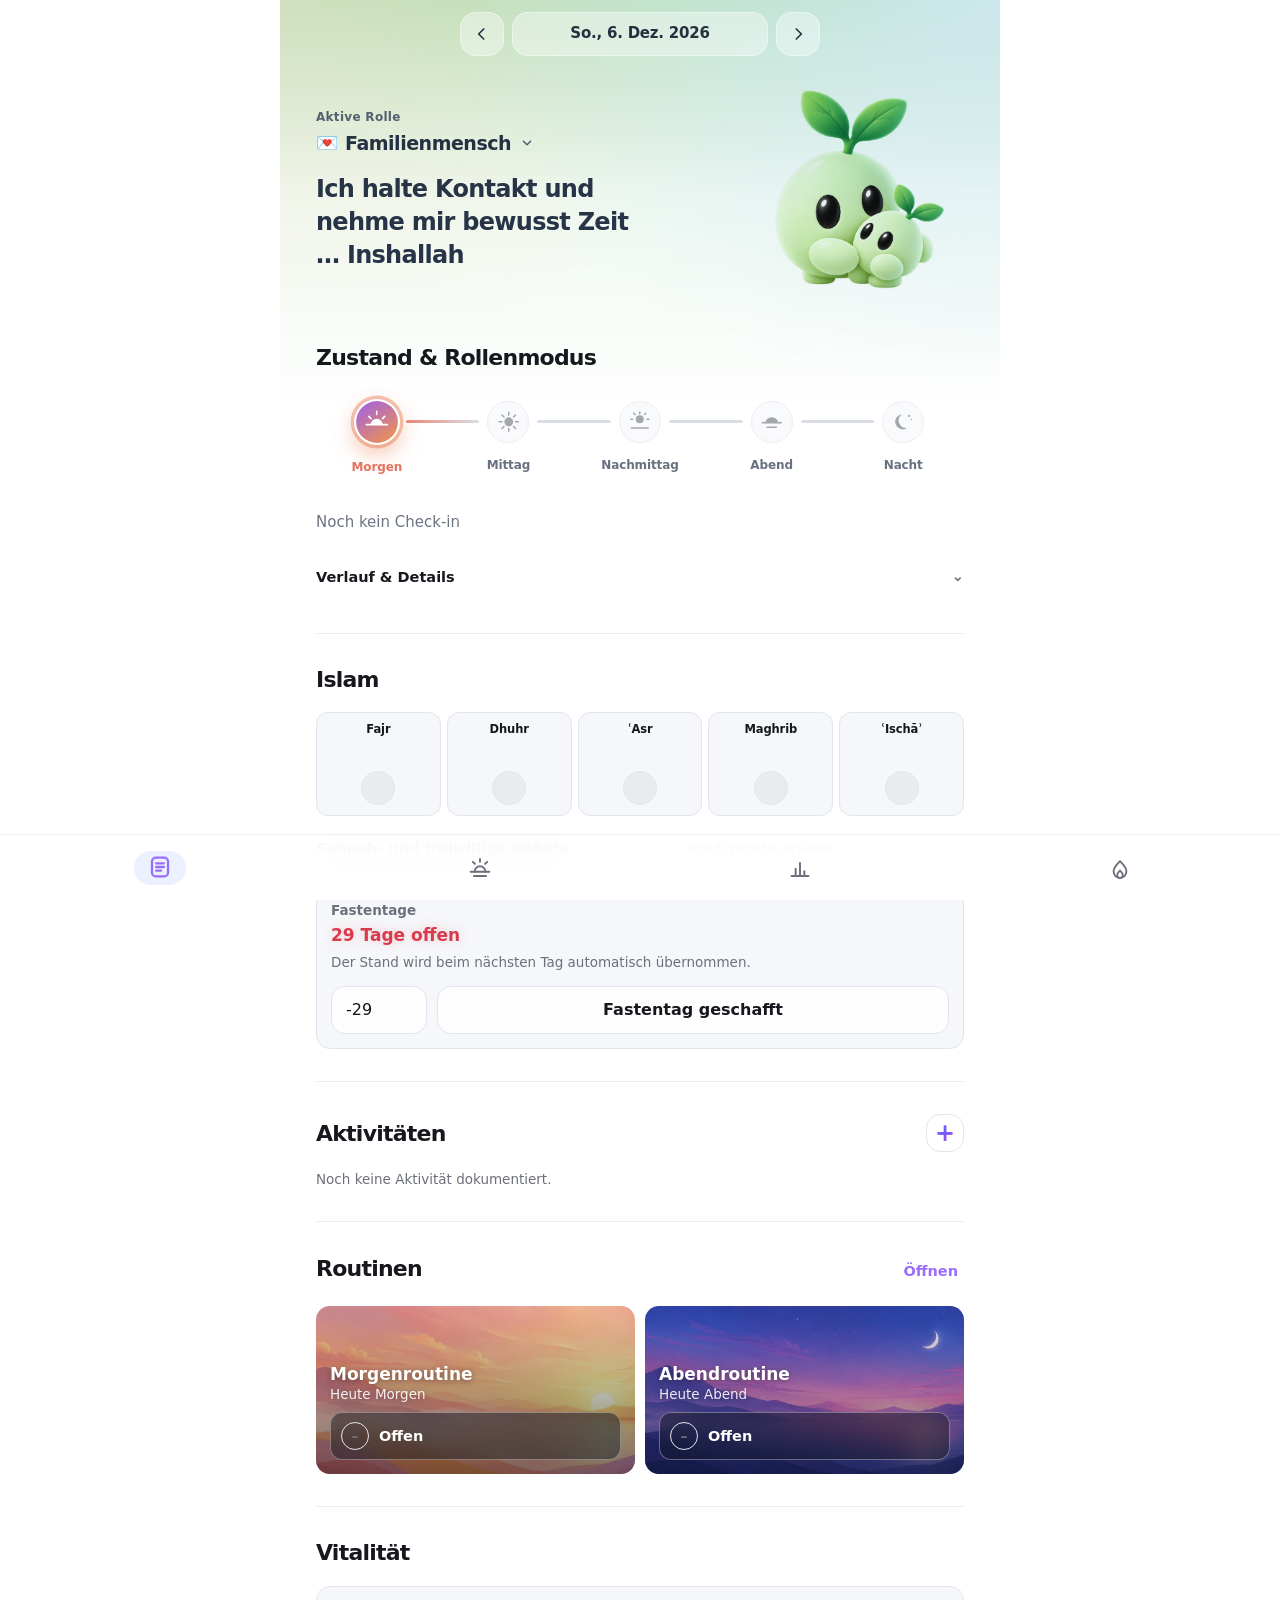
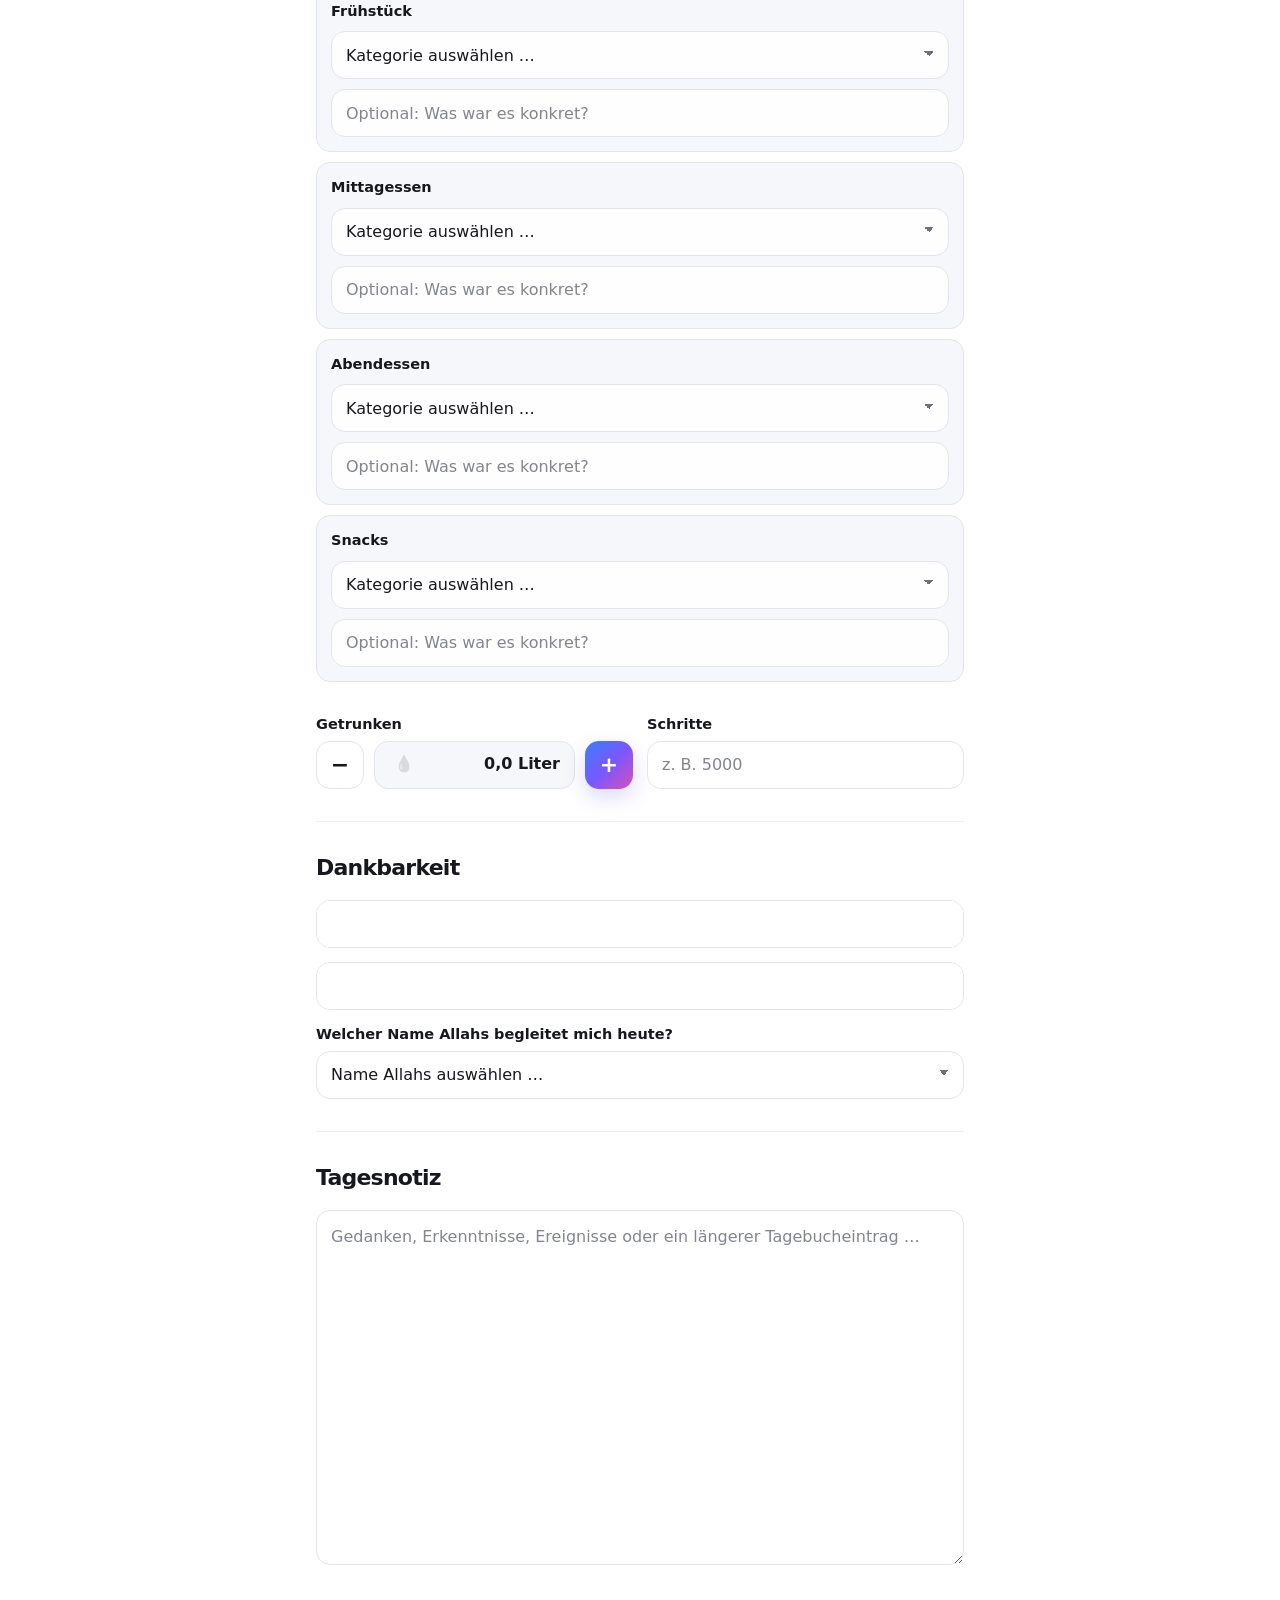
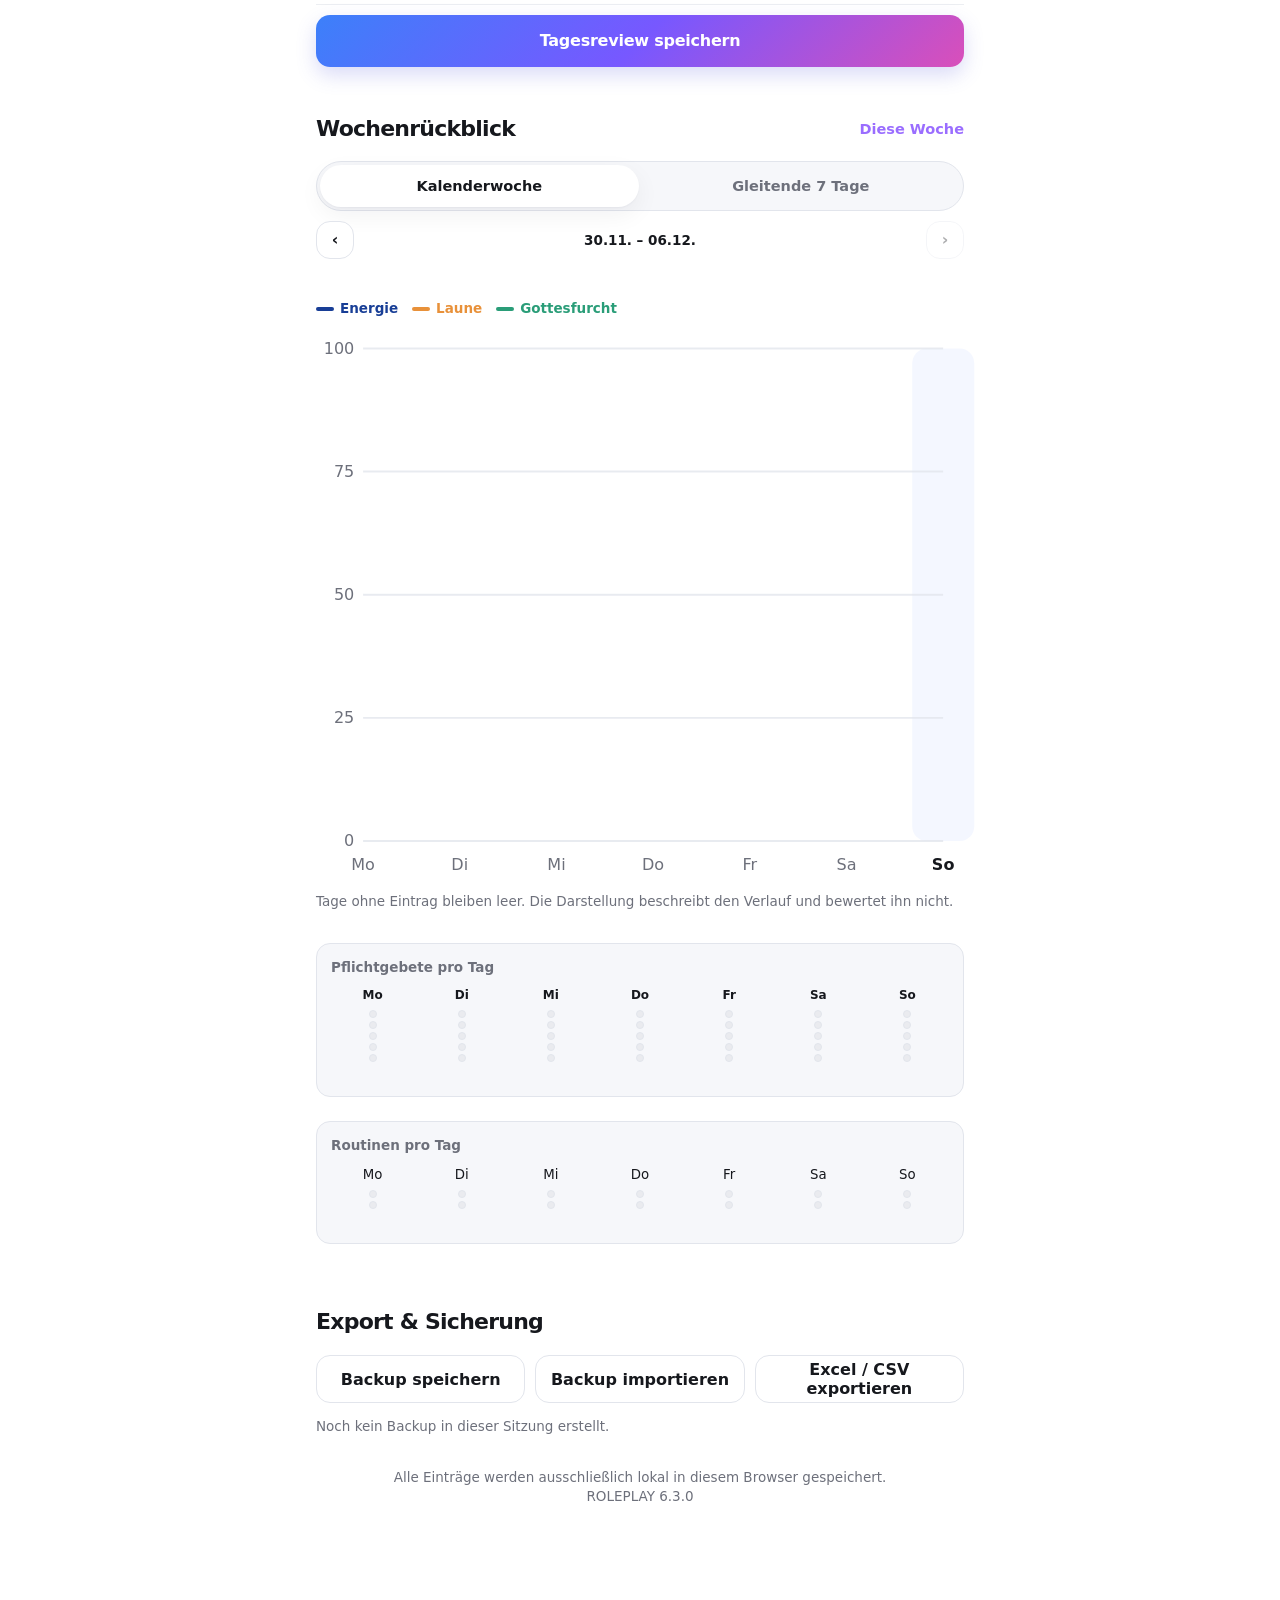
==== commit 5071584d: "Add files via upload" ====
--- a/index.html
+++ b/index.html
@@ -3,8 +3,8 @@
 <head>
   <meta charset="utf-8">
   <meta name="viewport" content="width=device-width, initial-scale=1, viewport-fit=cover">
-  <meta name="theme-color" content="#f2f4f8" media="(prefers-color-scheme: light)">
-  <meta name="theme-color" content="#0d1017" media="(prefers-color-scheme: dark)">
+  <meta name="theme-color" content="#ffffff">
+  <meta name="color-scheme" content="light">
   <meta name="apple-mobile-web-app-capable" content="yes">
   <meta name="apple-mobile-web-app-status-bar-style" content="default">
   <meta name="apple-mobile-web-app-title" content="Roleplay">
@@ -18,46 +18,27 @@
     <header class="app-header" id="appHeader">
       <h1 id="pageTitle" class="sr-only">Tagesreflexion</h1>
 
-      <div class="new-header-layout">
-        <div class="new-header-left">
-          <div class="date-nav" id="dateNavigation">
-            <button id="prevDay" class="icon-button" type="button" aria-label="Vorheriger Tag">‹</button>
-            <button id="dateButton" class="date-button hero-date-button" type="button" aria-haspopup="dialog" aria-label="Datum auswählen und Kalender öffnen"></button>
-            <button id="nextDay" class="icon-button" type="button" aria-label="Nächster Tag">›</button>
-          </div>
-
-          <div class="role-switch-card" id="roleSwitchCard">
-            <span class="role-switch-overline">Aktive Rolle heute</span>
-            <div class="role-switch-row">
-              <span id="roleHeroIcon" class="role-switch-emoji" aria-hidden="true">🎓</span>
-              <span class="role-switch-copy">
-                <strong id="roleHeroName">Absolvent</strong>
-                <small>Rolle wechseln</small>
-              </span>
-              <span class="role-switch-chevron" aria-hidden="true">›</span>
-            </div>
-            <label class="role-picker-wrap role-picker-overlay" id="rolePickerWrap">
-              <span class="sr-only">Tagesrolle auswählen</span>
-              <select id="dayRole" class="role-picker" aria-label="Tagesrolle auswählen"></select>
-            </label>
-          </div>
+      <div class="date-nav" id="dateNavigation">
+        <button id="prevDay" class="icon-button" type="button" aria-label="Vorheriger Tag"><svg viewBox="0 0 24 24" aria-hidden="true"><path d="m14 6-6 6 6 6"/></svg></button>
+        <button id="dateButton" class="date-button" type="button" aria-haspopup="dialog" aria-label="Datum auswählen und Kalender öffnen"></button>
+        <button id="nextDay" class="icon-button" type="button" aria-label="Nächster Tag"><svg viewBox="0 0 24 24" aria-hidden="true"><path d="m10 6 6 6-6 6"/></svg></button>
+      </div>
+
+      <div class="header-hero">
+        <div class="header-hero-copy">
+          <label class="header-role-selector" id="rolePickerWrap">
+            <span class="header-role-label">Aktive Rolle</span>
+            <span class="header-role-value" aria-hidden="true">
+              <span id="roleHeroIcon" class="header-role-icon">🎓</span>
+              <strong id="roleHeroName">Absolvent</strong>
+              <svg viewBox="0 0 20 20"><path d="m6 8 4 4 4-4"/></svg>
+            </span>
+            <select id="dayRole" class="header-role-input" aria-label="Aktive Tagesrolle wechseln"></select>
+          </label>
+          <p class="header-impulse" aria-live="polite"><span id="mascotQuote">Arabisch Schritt für Schritt erschließen … Inshallah</span></p>
           <p id="roleTagline" class="sr-only"></p>
         </div>
-
-        <div class="new-header-right" aria-live="polite">
-          <div class="speech-bubble-art" aria-hidden="true">
-            <svg viewBox="0 0 320 180" preserveAspectRatio="none" focusable="false">
-              <defs>
-                <filter id="bubbleShadow" x="-15%" y="-20%" width="140%" height="160%">
-                  <feDropShadow dx="0" dy="8" stdDeviation="8" flood-color="#182036" flood-opacity=".14"/>
-                </filter>
-              </defs>
-              <path filter="url(#bubbleShadow)" d="M34 12h236c20 0 36 16 36 36v64c0 20-16 36-36 36h-48l-31 24c-7 5-16 0-16-9v-15H34c-20 0-36-16-36-36V48c0-20 16-36 36-36Z" fill="rgba(255,255,255,.94)" stroke="rgba(255,255,255,.82)" stroke-width="2"/>
-            </svg>
-            <div class="speech-bubble-copy"><span id="mascotQuote">Arabisch Schritt für Schritt erschließen … Inshallah</span></div>
-          </div>
-          <img id="roleMascotImage" class="role-mascot-image" alt="" aria-hidden="true">
-        </div>
+        <img id="roleMascotImage" class="role-mascot-image" src="mascot-ich.jpeg" width="1254" height="1254" decoding="async" fetchpriority="high" alt="" aria-hidden="true">
       </div>
     </header>
 
--- a/style.css
+++ b/style.css
@@ -44,23 +44,21 @@
   --header-date-h: 34px;
 
   /* Schrift */
-  --font: "Futura", "Futura PT", "Avenir Next", Avenir,
-          -apple-system, BlinkMacSystemFont, "Segoe UI", system-ui, sans-serif;
-  /* Futura läuft breit und hat eine kleine x-Höhe: die kleinen Stufen sind
-     deshalb etwas größer und die Zeilenhöhen offener als bei einer
-     SF-Pro-Skala. */
+  --font: -apple-system, BlinkMacSystemFont, "SF Pro Text", "Segoe UI",
+          system-ui, sans-serif;
+  /* Native Systemschrift mit ruhiger Hierarchie und gut lesbaren Labels. */
   --fs-h1: 25px;
-  --fs-h2: 20px;
+  --fs-h2: 22px;
   --fs-h3: 17px;
   --fs-body: 16px;
   --fs-label: 14.5px;
   --fs-small: 13.5px;
-  --fs-tiny: 11.5px;
+  --fs-tiny: 12px;
   --ls-display: -.015em;
   --ls-caps: .16em;
 
   /* Farben – Light */
-  --bg: #f4f5f9;
+  --bg: #ffffff;
   --bg-glow-a: rgba(68,145,255,.09);
   --bg-glow-b: rgba(128,91,255,.07);
   --card: rgba(255,255,255,.94);
@@ -129,62 +127,10 @@
   --header-role-fade: rgba(74,125,255,.12);
   --header-role-text: #16181d;
 
-  color-scheme: light dark;
-}
-
-@media (prefers-color-scheme: dark) {
-  :root {
-    --bg: #0d1017;
-    --bg-glow-a: rgba(68,145,255,.14);
-    --bg-glow-b: rgba(128,91,255,.12);
-    --card: rgba(23,27,37,.94);
-    --card-solid: #171b25;
-    --field: rgba(255,255,255,.055);
-    --field-2: rgba(255,255,255,.04);
-    --text: #f1f3f9;
-    --muted: #9ba3b4;
-    --line: rgba(255,255,255,.10);
-    --line-strong: rgba(255,255,255,.17);
-
-    --accent: #76a7ff;
-    --dim-rgb: 13, 16, 23;
-    --accent-strong: #9a7dff;
-    --success: #3fc584;
-    --danger: #ff7484;
-    --warning: #f0c04a;
-    --conscientious: #4fd7c6;
-    --energy-chart: #6388F0;
-    --prayer-chart: #71E2FF;
-    --taqwa-chart: #5FD3AE;
-    --glow-blue: rgba(99,136,240,.34);
-    --glow-turquoise: rgba(83,232,225,.36);
-    --glow-red: rgba(255,109,120,.30);
-
-    --surface-card: rgba(24,28,38,.92);
-    --surface-raised: #1d222d;
-    --surface-glass: rgba(18,22,31,.66);
-    --surface-glass-line: rgba(255,255,255,.09);
-
-    --e-0: 0 0 0 1px var(--line);
-    --e-1: inset 0 1px 0 rgba(255,255,255,.05), 0 10px 28px rgba(0,0,0,.42);
-    --e-2: inset 0 1px 0 rgba(255,255,255,.07), 0 16px 38px rgba(0,0,0,.52);
-    --e-3: inset 0 1px 0 rgba(255,255,255,.09), 0 28px 64px rgba(0,0,0,.62);
-
-    --tint-accent: rgba(123,164,255,.15);
-    --tint-accent-line: rgba(123,164,255,.46);
-    --tint-accent-glow: rgba(123,164,255,.20);
-    --tint-success: rgba(63,197,132,.15);
-    --tint-danger: rgba(255,116,132,.15);
-    --tint-danger-line: rgba(255,116,132,.38);
-    --tint-conscientious: rgba(79,215,198,.15);
-    --tint-conscientious-line: rgba(79,215,198,.46);
-    --tint-neutral: rgba(255,255,255,.07);
-
-    --shadow-card: 0 10px 26px rgba(0,0,0,.35);
-    --shadow-raised: 0 16px 36px rgba(0,0,0,.45);
-    --shadow-brand: 0 10px 24px rgba(70,74,190,.32);
-  }
-}
+  color-scheme: light;
+}
+
+
 
 /* --------------------------------------------------------------------------
    2. Basis
@@ -204,10 +150,7 @@
   font-size: var(--fs-body);
   line-height: 1.42;
   color: var(--text);
-  background:
-    radial-gradient(circle at 0 0, var(--bg-glow-a), transparent 30rem),
-    radial-gradient(circle at 100% 0, var(--bg-glow-b), transparent 28rem),
-    var(--bg);
+  background: var(--bg);
 }
 
 /* Kein unbeabsichtigter Doppeltipp-Zoom mehr. touch-action: manipulation
@@ -275,180 +218,6 @@
 .app-page.active { display: block; }
 
 .stack { display: grid; gap: var(--sp-2); }
-
-/* Kopfbereich ------------------------------------------------------------- */
-/* Rollenbasierter Hero-Kopf. Datum und Tagesrolle bilden eine gemeinsame
-   visuelle Einheit; das Datum bleibt der direkte Einstieg in den Kalender. */
-.app-header {
-  position: sticky;
-  top: 0;
-  z-index: 30;
-  display: flex;
-  flex-direction: column;
-  min-height: 154px;
-  padding: calc(var(--sp-3) + env(safe-area-inset-top)) var(--sp-4) var(--sp-4);
-  --header-role-text: var(--header-role-ink, #fff);
-  color: var(--header-role-text);
-  background:
-    radial-gradient(circle at 86% 18%, rgba(255,255,255,.26), transparent 30%),
-    radial-gradient(circle at 18% 118%, rgba(255,255,255,.15), transparent 38%),
-    linear-gradient(135deg, var(--header-role-deep, #17336f), var(--header-role, #3f73c9) 58%, var(--header-role-bright, #5cb3e7));
-  border-bottom: 1px solid rgba(255,255,255,.24);
-  box-shadow: 0 10px 30px rgba(20,33,64,.14);
-  overflow: hidden;
-  transition: min-height var(--dur-base) var(--ease-out), padding var(--dur-base) var(--ease-out), box-shadow var(--dur-base) var(--ease-out);
-}
-
-.app-header::after {
-  content: "";
-  position: absolute;
-  left: -8%; right: -8%; bottom: -40px;
-  height: 76px;
-  border-radius: 50% 50% 0 0 / 100% 100% 0 0;
-  background: rgba(255,255,255,.18);
-  filter: blur(1px);
-  pointer-events: none;
-}
-
-.date-nav {
-  position: relative;
-  z-index: 2;
-  display: grid;
-  grid-template-columns: 26px minmax(0, auto) 26px;
-  align-items: center;
-  justify-content: start;
-  gap: 5px;
-  width: fit-content;
-  max-width: 100%;
-  margin: 0 0 var(--sp-2);
-}
-
-.app-header .icon-button,
-.app-header .date-button {
-  min-height: 30px;
-  height: 30px;
-  color: currentColor;
-  background: transparent;
-  box-shadow: none;
-}
-.app-header .icon-button {
-  width: 26px;
-  padding: 0;
-  border: 0;
-  border-radius: 50%;
-  font-size: 20px;
-  font-weight: 700;
-  opacity: .72;
-}
-.app-header .icon-button:active { transform: scale(.92); background: rgba(255,255,255,.14); }
-.app-header .date-button {
-  width: auto;
-  min-width: 0;
-  padding: 0 2px 2px;
-  border: 0;
-  border-bottom: 2px dotted currentColor;
-  border-radius: 0;
-  font-size: 14px;
-  line-height: 1.2;
-  font-weight: 700;
-  letter-spacing: -.01em;
-  text-align: left;
-  opacity: .9;
-}
-.app-header .date-button:active { transform: translateY(1px); opacity: 1; }
-.app-header .date-button:focus-visible,
-.app-header .icon-button:focus-visible { outline: 2px solid currentColor; outline-offset: 3px; }
-
-.header-title-row {
-  position: relative;
-  z-index: 2;
-  display: block;
-  max-height: 64px;
-  margin: 0;
-  overflow: visible;
-  opacity: 1;
-  transition: max-height .24s ease, opacity .18s ease, margin .24s ease;
-}
-
-.role-picker-wrap {
-  position: relative;
-  display: inline-block;
-  max-width: 100%;
-  min-width: 0;
-  padding-right: 44px;
-}
-.role-picker-wrap::after {
-  content: "⌄";
-  position: absolute;
-  right: 0;
-  top: 50%;
-  width: 36px;
-  height: 36px;
-  display: grid;
-  place-items: center;
-  transform: translateY(-50%);
-  border-radius: 13px;
-  background: rgba(255,255,255,.16);
-  border: 1px solid rgba(255,255,255,.16);
-  font-size: 22px;
-  line-height: 1;
-  font-weight: 800;
-  pointer-events: none;
-}
-.role-picker {
-  -webkit-appearance: none;
-  appearance: none;
-  width: 100%;
-  max-width: 100%;
-  min-height: 44px;
-  padding: 0;
-  border: 0;
-  border-radius: 0;
-  color: currentColor;
-  background: transparent;
-  box-shadow: none;
-  font-size: clamp(30px, 8.4vw, 38px);
-  line-height: 1.1;
-  font-weight: 820;
-  letter-spacing: -.035em;
-  text-overflow: ellipsis;
-}
-.role-picker:focus-visible { outline: none; text-decoration: underline; text-decoration-style: dotted; text-underline-offset: 5px; }
-
-.role-tagline {
-  position: relative;
-  z-index: 2;
-  max-width: 92%;
-  margin-top: var(--sp-1);
-  font-size: clamp(14px, 4vw, 17px);
-  line-height: 1.35;
-  font-weight: 560;
-  letter-spacing: -.012em;
-  opacity: .83;
-}
-
-/* Beim Scrollen bleibt weiterhin eine kompakte Datumsleiste stehen. */
-.app-header.compact {
-  min-height: 0;
-  padding-top: calc(var(--sp-1) + env(safe-area-inset-top));
-  padding-bottom: var(--sp-1);
-  box-shadow: var(--e-1);
-}
-.app-header.compact::after { opacity: 0; }
-.app-header.compact .header-title-row,
-.app-header.compact .role-tagline {
-  max-height: 0;
-  opacity: 0;
-  margin: 0;
-  overflow: hidden;
-  pointer-events: none;
-}
-
-@media (max-width: 390px) {
-  .app-header { padding-left: var(--sp-3); padding-right: var(--sp-3); }
-  .role-picker-wrap { padding-right: 40px; }
-  .role-picker-wrap::after { width: 34px; height: 34px; }
-}
 
 /* Untere Navigation – behält ihren dezenten Leuchteffekt. */
 .bottom-nav {
@@ -528,12 +297,12 @@
    Schattenstapel. Die Hierarchie entsteht durch Typografie und Abstand. */
 .card {
   display: block;
-  margin-bottom: var(--sp-3);
-  padding: var(--sp-4);
-  border-radius: var(--r-card);
-  background: var(--surface-card);
-  border: 1px solid var(--line);
-  box-shadow: var(--e-1);
+  margin: 0;
+  padding: 26px 0;
+  border-radius: 0;
+  background: transparent;
+  border: 0;
+  box-shadow: none;
 }
 
 /* Sektionsrhythmus: Überschrift, Inhalt, Luft – appweit gleich. */
@@ -2246,16 +2015,6 @@
   font-weight: 650;
   color: var(--accent);
   text-align: center;
-}
-
-/* Hauptüberschriften: etwas kleiner, damit sie auf schmalen Geräten sauber sitzen. */
-.app-header h1 {
-  /* Etwas kleiner gesetzt und mit Luft nach unten, damit Unterlängen wie das
-     "g" in "Tagesreflexion" nicht angeschnitten werden. */
-  font-size: clamp(17px, 4.9vw, 20px);
-  line-height: 1.30;
-  padding-bottom: 2px;
-  overflow: visible;
 }
 
 
@@ -2430,10 +2189,7 @@
   .stop-name { font-size: 9px; padding: 3px 4px; }
 }
 
-@media (prefers-color-scheme: dark) {
-  .day-journey { --journey-idle: rgba(255,255,255,.14); }
-  .stop-node { background: rgba(255,255,255,.05); }
-}
+
 
 @media (prefers-reduced-motion: reduce) {
   .stop-node, .stop-name, .journey-links i { transition: none; }
@@ -2512,10 +2268,7 @@
 .coach-core { font-size: 17px; font-weight: 800; line-height: 1.32; letter-spacing: var(--ls-display); color: var(--text); }
 .coach-addition { font-size: var(--fs-small); line-height: 1.46; color: var(--muted); }
 
-@media (prefers-color-scheme: dark) {
-  .cycle-core-glow { opacity: .16; }
-  .cycle-glyph-horizon, .cycle-glyph-ray, .cycle-glyph-body, .cycle-glyph-spark { opacity: .42; }
-}
+
 @media (prefers-reduced-motion: reduce) {
   .cycle-phase { transition: none; }
 }
@@ -2647,10 +2400,7 @@
 }
 .session-timer-circle strong { letter-spacing: -.02em; }
 
-@media (prefers-color-scheme: dark) {
-  .routine-session-dialog::before { opacity: .22; }
-  .session-timer-circle { box-shadow: 0 18px 48px rgba(0,0,0,.45); }
-}
+
 @media (prefers-reduced-motion: reduce) {
   .session-timer-circle { transition: none; }
 }
@@ -2713,19 +2463,6 @@
   main { padding: var(--sp-4); }
 }
 
-/* Dark Mode: Glas braucht mehr Sättigung und eine hellere Trennlinie,
-   sonst verschwimmen Kopfzeile und Navigation mit dem Hintergrund. */
-@media (prefers-color-scheme: dark) {
-  .app-header,
-  .bottom-nav { backdrop-filter: saturate(1.35) blur(26px); -webkit-backdrop-filter: saturate(1.35) blur(26px); }
-  .app-header::after { opacity: .6; }
-  .wellbeing-line { filter: none; }
-  .trend-today-band { opacity: .38; }
-  .form-dialog::before,
-  .calendar-dialog::before { background: rgba(255,255,255,.24); }
-  .status-circle.neutral { background: rgba(255,255,255,.06); }
-}
-
 /* Geräte ohne Backdrop-Filter (oder mit deaktivierter Transparenz) bekommen
    deckende Flächen statt unlesbarer Halbtransparenz. */
 @supports not ((backdrop-filter: blur(1px)) or (-webkit-backdrop-filter: blur(1px))) {
@@ -2995,295 +2732,6 @@
   .month-summary { grid-template-columns: repeat(3, 1fr); }
 }
 
-/* ==========================================================================
-   6.2.2 – Hero-Kopf näher an der visuellen Referenz
-   ========================================================================== */
-.app-header {
-  min-height: 334px;
-  padding: calc(16px + env(safe-area-inset-top)) 28px 128px;
-  --header-role-text: #ffffff;
-  color: #ffffff;
-  background:
-    radial-gradient(circle at 92% 6%, rgba(126,220,255,.50), transparent 34%),
-    radial-gradient(circle at 20% 88%, rgba(125,154,255,.24), transparent 44%),
-    linear-gradient(132deg, var(--header-role-deep, #143e91) 0%, var(--header-role, #286bc5) 58%, var(--header-role-bright, #67c7e8) 100%);
-  border-bottom: 0;
-  box-shadow: 0 14px 36px rgba(26,49,96,.13);
-}
-.app-header::after { display: none; }
-
-.date-nav {
-  z-index: 6;
-  grid-template-columns: 22px minmax(0, auto) 22px;
-  gap: 7px;
-  margin: 0 0 10px;
-  color: rgba(255,255,255,.96);
-}
-.app-header .icon-button {
-  width: 22px;
-  height: 32px;
-  min-height: 32px;
-  font-size: 21px;
-  opacity: .52;
-}
-.app-header .date-button {
-  height: 32px;
-  min-height: 32px;
-  padding: 0 1px 4px;
-  border-bottom: 1.6px dotted rgba(255,255,255,.90);
-  font-size: clamp(15px, 4.3vw, 17px);
-  line-height: 1.1;
-  font-weight: 650;
-  letter-spacing: -.012em;
-  opacity: .98;
-}
-
-.header-title-row {
-  z-index: 6;
-  max-height: 72px;
-  margin-top: 2px;
-}
-.role-picker-wrap {
-  padding-right: 48px;
-  max-width: min(100%, 420px);
-}
-.role-picker-wrap::after {
-  right: 0;
-  width: 42px;
-  height: 42px;
-  border-radius: 15px;
-  color: #fff;
-  background: rgba(255,255,255,.15);
-  border: 1px solid rgba(255,255,255,.18);
-  box-shadow: inset 0 1px 0 rgba(255,255,255,.18), 0 8px 22px rgba(16,43,89,.14);
-  backdrop-filter: blur(12px) saturate(1.3);
-  -webkit-backdrop-filter: blur(12px) saturate(1.3);
-}
-.role-picker {
-  min-height: 48px;
-  color: #fff;
-  font-size: clamp(35px, 10vw, 46px);
-  line-height: 1.04;
-  font-weight: 780;
-  letter-spacing: -.045em;
-  text-shadow: 0 1px 2px rgba(15,39,78,.10);
-}
-.role-tagline {
-  z-index: 6;
-  max-width: calc(100% - 106px);
-  margin-top: 8px;
-  color: rgba(255,255,255,.80);
-  font-size: clamp(15px, 4.4vw, 18px);
-  line-height: 1.32;
-  font-weight: 520;
-}
-
-/* Kleine CSS-Figur statt eines festen Bildes. Farbe und Licht kommen aus der
-   jeweils aktiven Rollenfarbe, deshalb bleibt der Kopf dynamisch. */
-.role-mascot {
-  position: absolute;
-  z-index: 2;
-  right: 24px;
-  bottom: 92px;
-  width: 88px;
-  height: 98px;
-  pointer-events: none;
-  filter: drop-shadow(0 12px 16px rgba(18,45,92,.18));
-}
-.mascot-body {
-  position: absolute;
-  left: 7px;
-  bottom: 0;
-  width: 74px;
-  height: 74px;
-  border-radius: 50% 50% 44% 44%;
-  background:
-    radial-gradient(circle at 34% 24%, rgba(255,255,255,.95), rgba(255,255,255,.18) 25%, transparent 40%),
-    linear-gradient(150deg, #dbe9ff 0%, var(--header-role-bright, #6ebfe8) 46%, var(--header-role, #2e73cf) 100%);
-  border: 1px solid rgba(255,255,255,.72);
-  box-shadow:
-    inset 0 1px 8px rgba(255,255,255,.72),
-    inset 0 -10px 20px rgba(21,65,130,.17),
-    0 0 18px rgba(143,211,255,.54);
-}
-.mascot-eye {
-  position: absolute;
-  top: 31px;
-  width: 13px;
-  height: 23px;
-  border-radius: 50%;
-  background: radial-gradient(circle at 38% 30%, #4e5361 0 8%, #141a2a 25%, #050811 78%);
-  box-shadow: inset 2px 0 3px rgba(255,255,255,.18);
-}
-.mascot-eye.left { left: 18px; transform: rotate(7deg); }
-.mascot-eye.right { right: 18px; transform: rotate(-7deg); }
-.mascot-sprout {
-  position: absolute;
-  z-index: 2;
-  right: 0;
-  top: 7px;
-  width: 36px;
-  height: 28px;
-  transform: rotate(5deg);
-}
-.mascot-sprout::after {
-  content: "";
-  position: absolute;
-  left: 15px;
-  bottom: 0;
-  width: 2px;
-  height: 18px;
-  border-radius: 2px;
-  background: #438d72;
-  transform: rotate(-8deg);
-}
-.mascot-sprout i {
-  position: absolute;
-  top: 1px;
-  width: 19px;
-  height: 12px;
-  border-radius: 100% 0 100% 0;
-  background: linear-gradient(145deg, #82e3b2, #2b9b72);
-  box-shadow: inset 0 1px 2px rgba(255,255,255,.50);
-}
-.mascot-sprout i:first-child { left: 0; transform: rotate(14deg); }
-.mascot-sprout i:last-child { right: 0; transform: scaleX(-1) rotate(12deg); }
-.mascot-speech {
-  position: absolute;
-  z-index: 4;
-  right: 42px;
-  bottom: 72px;
-  width: 116px;
-  min-height: 66px;
-  display: flex;
-  align-items: center;
-  padding: 12px 14px;
-  border-radius: 18px;
-  color: #22334d;
-  background: rgba(236,246,255,.84);
-  border: 1px solid rgba(255,255,255,.60);
-  box-shadow: 0 8px 24px rgba(22,52,94,.10), inset 0 1px 0 rgba(255,255,255,.65);
-  backdrop-filter: blur(15px) saturate(1.2);
-  -webkit-backdrop-filter: blur(15px) saturate(1.2);
-  font-size: 12px;
-  line-height: 1.28;
-  font-weight: 700;
-  letter-spacing: -.01em;
-}
-.mascot-speech::after {
-  content: "";
-  position: absolute;
-  right: 20px;
-  bottom: -10px;
-  width: 18px;
-  height: 18px;
-  background: inherit;
-  clip-path: polygon(0 0, 100% 0, 70% 100%);
-}
-
-.header-checkin-shelf {
-  position: absolute;
-  z-index: 3;
-  left: 0;
-  right: 0;
-  bottom: 0;
-  height: 122px;
-  padding: 23px 18px 12px;
-  border-radius: 48% 48% 0 0 / 26px 26px 0 0;
-  background:
-    radial-gradient(ellipse at 50% -28%, rgba(192,220,255,.58), transparent 48%),
-    linear-gradient(180deg, rgba(247,251,255,.96), var(--card-solid) 52%);
-  box-shadow: inset 0 1px 0 rgba(255,255,255,.88), 0 -8px 26px rgba(43,91,160,.05);
-}
-.header-checkin-shelf .checkin-slots { margin: 0; }
-
-/* Die Tagesbahn ist nun Teil des Hero-Kopfs statt einer Karte darunter. */
-.header-checkin-shelf .day-journey {
-  --journey-idle: rgba(87,104,143,.28);
-  --stop-size: 52px;
-  --link-gap: calc(var(--stop-size) * .5 + 7px);
-  margin: 0;
-  padding-top: 0;
-}
-.header-checkin-shelf .journey-links i {
-  top: calc(var(--stop-size) / 2);
-  height: 3px;
-  margin-top: -1.5px;
-  opacity: .80;
-}
-.header-checkin-shelf .journey-stop { gap: 4px; }
-.header-checkin-shelf .stop-node {
-  background: linear-gradient(145deg, var(--stop-a), var(--stop-b));
-  opacity: .72;
-  border: 1px solid rgba(255,255,255,.86);
-  box-shadow:
-    0 6px 15px var(--stop-glow),
-    inset 0 1px 0 rgba(255,255,255,.52),
-    inset 0 0 0 1px rgba(255,255,255,.24);
-}
-.header-checkin-shelf .stop-icon svg path,
-.header-checkin-shelf .stop-icon svg circle { fill: #fff; }
-.header-checkin-shelf .stop-icon svg line { stroke: #fff; }
-.header-checkin-shelf .journey-stop.is-done .stop-node { opacity: .88; }
-.header-checkin-shelf .journey-stop.is-current .stop-node {
-  opacity: 1;
-  transform: scale(1.10);
-  box-shadow:
-    0 8px 22px var(--stop-glow),
-    0 0 0 3px rgba(255,255,255,.86),
-    0 0 0 5px var(--stop-glow),
-    inset 0 1px 0 rgba(255,255,255,.54);
-}
-.header-checkin-shelf .journey-stop.is-upcoming .stop-node { opacity: .48; }
-.header-checkin-shelf .journey-stop.is-outside .stop-node { opacity: .28; }
-.header-checkin-shelf .stop-check {
-  top: -2px;
-  right: -2px;
-  width: 16px;
-  height: 16px;
-  box-shadow: 0 0 0 2px rgba(255,255,255,.94);
-}
-.header-checkin-shelf .stop-name {
-  margin-top: 7px;
-  padding: 0;
-  background: transparent;
-  color: var(--stop-line);
-  font-size: 11.5px;
-  line-height: 1.1;
-  font-weight: 780;
-  letter-spacing: -.02em;
-}
-.header-checkin-shelf .journey-stop.is-current .stop-name {
-  margin-top: 9px;
-  background: transparent;
-  color: var(--stop-line);
-}
-.header-checkin-shelf .journey-stop.is-upcoming .stop-name { opacity: .72; }
-
-/* Nach dem Hero keine große Karte-in-Karte-Hülle mehr. */
-#reviewPage > .state-overview-card {
-  padding: 0;
-  border: 0;
-  background: transparent;
-  box-shadow: none;
-}
-#reviewPage > .state-overview-card .current-state-summary { margin-top: 0; }
-#reviewPage > .state-overview-card .state-history-details { margin-top: 12px; }
-
-/* Kompakter Sticky-Zustand beim Scrollen: nur das Datum bleibt stehen. */
-.app-header.compact {
-  min-height: 46px;
-  padding: calc(7px + env(safe-area-inset-top)) 20px 7px;
-  background: linear-gradient(125deg, var(--header-role-deep, #183b7d), var(--header-role, #3474c7));
-}
-.app-header.compact .header-checkin-shelf,
-.app-header.compact .role-mascot {
-  opacity: 0;
-  visibility: hidden;
-  pointer-events: none;
-}
-.app-header.compact .date-nav { margin-bottom: 0; }
-
 /* Graph: mehr vertikale Fläche und kräftigere Kurven. */
 .trend-panel { padding: 16px 14px 14px; }
 .trend-chart {
@@ -3300,505 +2748,320 @@
 }
 .trend-legend i { width: 18px; height: 4px; }
 
-@media (max-width: 430px) {
-  .app-header {
-    min-height: 326px;
-    padding-left: 22px;
-    padding-right: 22px;
-    padding-bottom: 124px;
-  }
-  .role-picker-wrap { padding-right: 44px; }
-  .role-picker-wrap::after { width: 40px; height: 40px; }
-  .role-picker { font-size: clamp(34px, 10.4vw, 42px); }
-  .role-tagline { max-width: calc(100% - 92px); }
-  .role-mascot { right: 15px; bottom: 91px; transform: scale(.92); transform-origin: right bottom; }
-  .mascot-speech { right: 38px; width: 108px; padding: 10px 12px; font-size: 11.5px; }
-  .header-checkin-shelf { height: 118px; padding: 22px 10px 10px; }
-  .header-checkin-shelf .day-journey { --stop-size: 48px; --link-gap: 31px; }
-  .header-checkin-shelf .stop-name { font-size: 10.5px; }
-}
-
-@media (max-width: 370px) {
-  .app-header { padding-left: 18px; padding-right: 18px; }
-  .role-mascot { transform: scale(.82); right: 10px; }
-  .role-tagline { max-width: calc(100% - 78px); font-size: 14px; }
-  .header-checkin-shelf .day-journey { --stop-size: 44px; --link-gap: 28px; }
-  .header-checkin-shelf .stop-name { font-size: 9.6px; }
-}
-
-@media (prefers-color-scheme: dark) {
-  .header-checkin-shelf {
-    background:
-      radial-gradient(ellipse at 50% -28%, rgba(72,105,156,.30), transparent 48%),
-      linear-gradient(180deg, rgba(25,30,42,.97), var(--card-solid) 58%);
-  }
-  .mascot-speech { color: #e8efff; background: rgba(34,47,68,.84); }
-}
-
 /* ========================================================================
-   ROLEPLAY v6.2.6 – reparierter Header, bestehender Inhalt bleibt unangetastet
+   6.3.0 – Ein offener Tagesbogen auf Weiß
+   Der Verlauf gehört zum Kopf und läuft hinter den Beginn des Check-ins.
+   Abschnitte werden durch Weißraum und Linien gegliedert, ohne Kartenhüllen.
    ======================================================================== */
-
 :root {
-  --active-role: #F07A32;
-  --active-role-soft: rgba(240,122,50,.18);
-  --active-role-softer: rgba(240,122,50,.09);
+  --page-gutter: 22px;
+  --section-rule: #eceef2;
+}
+
+.app-shell {
+  position: relative;
+  isolation: isolate;
+  background: #fff;
 }
 
 .app-header {
-  position: sticky;
-  top: 0;
-  z-index: 30;
-  min-height: 248px;
-  padding: calc(12px + env(safe-area-inset-top)) 14px 18px;
-  display: block;
-  color: #fff;
-  overflow: hidden;
-  background:
-    radial-gradient(circle at 86% 18%, rgba(255,255,255,.26), transparent 28%),
-    radial-gradient(circle at 12% 112%, rgba(255,255,255,.15), transparent 36%),
-    linear-gradient(135deg, var(--header-role-deep, #a64f22), var(--header-role, #F07A32) 58%, var(--header-role-bright, #ffab70));
-  border-bottom: 1px solid rgba(255,255,255,.20);
-  box-shadow: 0 10px 24px rgba(27,35,58,.10);
-}
-
-.app-header::after {
+  position: relative;
+  z-index: 0;
+  padding: calc(12px + env(safe-area-inset-top)) var(--page-gutter) 12px;
+  color: #202531;
+}
+
+.app-header::before {
   content: "";
   position: absolute;
-  right: -18%;
-  bottom: -50px;
-  width: 76%;
-  height: 118px;
-  border-radius: 50%;
-  background: radial-gradient(ellipse at center, rgba(255,255,255,.17), rgba(255,255,255,.05) 56%, transparent 72%);
-  transform: rotate(-6deg);
+  z-index: -1;
+  inset: 0 0 -190px;
+  background:
+    radial-gradient(ellipse at 100% 0, rgba(211,234,255,.74), transparent 54%),
+    radial-gradient(ellipse at 0 0, rgba(255,223,203,.34), transparent 48%),
+    linear-gradient(180deg,
+      var(--header-wash-top, #a1d7ff) 0%,
+      var(--header-wash-mid, #e9f5ff) 37%,
+      rgba(255,255,255,.96) 79%,
+      #fff 100%);
   pointer-events: none;
 }
 
-.new-header-layout {
-  position: relative;
-  z-index: 2;
-  display: grid;
-  grid-template-columns: minmax(0, 1fr) 148px;
-  gap: 10px;
-  align-items: end;
-  min-height: 210px;
-}
-
-.new-header-left {
-  align-self: stretch;
-  display: flex;
-  flex-direction: column;
-  gap: 14px;
-  justify-content: flex-start;
-  min-width: 0;
-}
-
 .date-nav {
   display: grid;
-  grid-template-columns: 38px minmax(0, 1fr) 38px;
-  gap: 7px;
-  width: 100%;
-  margin: 0;
+  grid-template-columns: 44px minmax(0, 1fr) 44px;
+  align-items: center;
+  gap: 8px;
+  width: min(100%, 360px);
+  margin: 0 auto 20px;
 }
 
 .app-header .icon-button,
 .app-header .date-button {
-  min-height: 40px;
-  height: 40px;
-  color: #fff8f2;
-  background: rgba(255,255,255,.13);
-  border: 1px solid rgba(255,255,255,.22);
-  border-radius: 15px;
-  box-shadow: inset 0 1px 0 rgba(255,255,255,.18), 0 8px 18px rgba(20,27,48,.08);
-  backdrop-filter: blur(8px) saturate(1.12);
-  -webkit-backdrop-filter: blur(8px) saturate(1.12);
+  min-height: 44px;
+  height: auto;
+  border: 1px solid rgba(255,255,255,.42);
+  border-radius: 16px;
+  color: #263140;
+  background: rgba(255,255,255,.38);
+  box-shadow: none;
 }
 
 .app-header .icon-button {
-  width: 38px;
+  display: grid;
+  place-items: center;
+  width: 44px;
   padding: 0;
-  font-size: 27px;
-  line-height: 1;
-  font-weight: 720;
-  opacity: 1;
+}
+
+.app-header .icon-button svg {
+  width: 20px;
+  height: 20px;
+  fill: none;
+  stroke: currentColor;
+  stroke-width: 2;
+  stroke-linecap: round;
+  stroke-linejoin: round;
 }
 
 .app-header .date-button {
   width: 100%;
   min-width: 0;
-  padding: 0 11px;
-  border-bottom: 1px solid rgba(255,255,255,.22);
-  font-size: 12.5px;
-  line-height: 1;
-  font-weight: 760;
-  letter-spacing: -.02em;
+  padding: 10px 4px;
+  font-size: 0.9375rem;
+  line-height: 1.3;
+  font-weight: 650;
+  letter-spacing: -.015em;
   text-align: center;
-  white-space: nowrap;
-  overflow: hidden;
-  text-overflow: ellipsis;
-  opacity: 1;
-}
-
-.role-switch-card {
+}
+
+.app-header .icon-button:active,
+.app-header .date-button:active { background: rgba(255,255,255,.72); }
+.app-header .icon-button:focus-visible,
+.app-header .date-button:focus-visible {
+  outline: 2px solid #395b8c;
+  outline-offset: 3px;
+}
+
+.header-hero {
+  display: grid;
+  grid-template-columns: minmax(0, 1.32fr) minmax(0, 1fr);
+  align-items: center;
+  gap: 10px;
+  min-height: 184px;
+  padding-bottom: 14px;
+}
+
+.header-hero-copy { min-width: 0; }
+
+.header-role-selector {
   position: relative;
-  min-height: 118px;
-  padding: 15px 15px 14px;
-  border-radius: 26px;
-  background: rgba(255,255,255,.79);
-  border: 1px solid rgba(255,255,255,.38);
-  box-shadow: 0 16px 30px rgba(30,26,36,.09), inset 0 1px 0 rgba(255,255,255,.44);
-  overflow: hidden;
-}
-
-.role-switch-overline {
-  display: block;
-  margin-bottom: 12px;
-  color: rgba(22,27,36,.50);
-  font-size: 12.5px;
+  display: inline-grid;
+  align-content: center;
+  gap: 5px;
+  max-width: 100%;
+  min-height: 52px;
+  padding: 3px 0 5px;
+  border-radius: 8px;
+  cursor: pointer;
+}
+
+.header-role-label {
+  color: #53616f;
+  font-size: .75rem;
+  line-height: 1.35;
+  font-weight: 550;
+  letter-spacing: .025em;
+}
+
+.header-role-value {
+  display: flex;
+  align-items: center;
+  gap: 7px;
+  min-width: 0;
+  color: #253142;
+}
+.header-role-value strong {
+  min-width: 0;
+  font-size: 1.0625rem;
+  line-height: 1.35;
   font-weight: 650;
-  letter-spacing: -.01em;
-}
-
-.role-switch-row {
-  display: grid;
-  grid-template-columns: 50px minmax(0, 1fr) 16px;
-  gap: 11px;
-  align-items: center;
-}
-
-.role-switch-emoji {
-  width: 50px;
-  height: 50px;
-  display: grid;
-  place-items: center;
-  border-radius: 50%;
-  background: rgba(255,255,255,.90);
-  box-shadow: inset 0 1px 0 rgba(255,255,255,.58), 0 8px 16px rgba(22,29,46,.06);
-  font-size: 23px;
-  line-height: 1;
-}
-
-.role-switch-copy {
-  min-width: 0;
-  display: grid;
-  gap: 3px;
-}
-
-.role-switch-copy strong {
-  display: block;
-  min-width: 0;
-  color: #111722;
-  font-size: clamp(24px, 6.4vw, 34px);
-  line-height: 1.02;
-  font-weight: 820;
-  letter-spacing: -.05em;
-  white-space: nowrap;
-  overflow: hidden;
-  text-overflow: ellipsis;
-}
-
-.role-switch-copy small {
-  color: rgba(17,23,34,.62);
-  font-size: 13px;
-  font-weight: 680;
-  white-space: nowrap;
-}
-
-.role-switch-chevron {
-  color: rgba(17,23,34,.84);
-  font-size: 26px;
-  font-weight: 700;
-  justify-self: end;
-}
-
-.role-picker-wrap.role-picker-overlay {
-  position: absolute;
-  inset: 0;
-  z-index: 4;
-  display: block;
-}
-
-.role-picker-wrap.role-picker-overlay::after { display: none; }
-
-.role-picker-overlay .role-picker {
+  letter-spacing: -.025em;
+  overflow-wrap: anywhere;
+  hyphens: auto;
+}
+.header-role-icon { flex: 0 0 auto; font-size: 1.125rem; line-height: 1; }
+.header-role-value svg {
+  flex: 0 0 18px;
+  width: 18px;
+  height: 18px;
+  fill: none;
+  stroke: #53616f;
+  stroke-width: 1.75;
+  stroke-linecap: round;
+  stroke-linejoin: round;
+}
+
+.header-role-input {
   position: absolute;
   inset: 0;
   width: 100%;
   height: 100%;
-  min-height: 0;
+  min-height: 44px;
   opacity: 0;
   cursor: pointer;
-}
-
-.new-header-right {
-  position: relative;
-  height: 208px;
-  min-width: 0;
-}
-
-.speech-bubble-art {
-  position: absolute;
-  z-index: 3;
-  top: 0;
-  right: 0;
-  width: 146px;
-  height: 104px;
-}
-
-.speech-bubble-art svg {
+  font-size: 16px;
+}
+.header-role-selector:focus-within {
+  outline: 2px solid #395b8c;
+  outline-offset: 5px;
+}
+
+.header-impulse {
+  margin: 12px 0 0;
+  font-size: 1.1875rem;
+  line-height: 1.38;
+  font-weight: 600;
+  letter-spacing: -.03em;
+  color: #273447;
+  overflow-wrap: break-word;
+  hyphens: auto;
+  text-wrap: pretty;
+}
+
+.role-mascot-image {
+  display: block;
   width: 100%;
-  height: 100%;
-  display: block;
-}
-
-.speech-bubble-copy {
-  position: absolute;
-  inset: 15px 16px 28px 16px;
-  display: flex;
-  align-items: center;
-  color: #37261d;
-  font-size: 11.1px;
-  line-height: 1.22;
-  font-weight: 730;
-  letter-spacing: -.012em;
-}
-
-.speech-bubble-copy span {
-  display: -webkit-box;
-  -webkit-line-clamp: 4;
-  -webkit-box-orient: vertical;
-  overflow: hidden;
-}
-
-.role-mascot-image {
-  position: absolute;
-  z-index: 2;
-  right: 2px;
-  bottom: 0;
-  width: 138px;
-  height: 132px;
+  height: auto;
+  aspect-ratio: 1;
+  max-width: 226px;
+  justify-self: end;
+  align-self: center;
   object-fit: contain;
-  object-position: center bottom;
-  filter: drop-shadow(0 13px 16px rgba(24,31,52,.12));
+  /* Die unveränderten weißen JPEG-Flächen verschmelzen mit dem Verlauf.
+     Keine Neuberechnung oder Komprimierung der Originaldateien. */
+  mix-blend-mode: multiply;
   user-select: none;
   -webkit-user-drag: none;
 }
 
-/* Alte Header-Elemente aus der Vorversion sind nicht mehr im DOM; falls ein
-   alter Browserzustand sie noch cached, werden sie sicher ausgeblendet. */
-.header-title-row,
-.role-mascot,
-.header-checkin-shelf,
-.role-tagline {
-  display: none;
-}
-
 main {
   position: relative;
-  z-index: 2;
-}
-
-/* Die Rollenfarbe läuft nur hinter die Karte; die Karte selbst bleibt eine
-   saubere, vollständige weiße Fläche. */
-main::before {
-  content: "";
-  position: absolute;
-  z-index: -1;
-  top: -16px;
-  left: 0;
-  right: 0;
-  height: 150px;
-  background:
-    radial-gradient(circle at 16% 0%, var(--active-role-soft), transparent 46%),
-    radial-gradient(circle at 82% 0%, var(--active-role-softer), transparent 42%),
-    linear-gradient(180deg, var(--active-role-softer), transparent 90%);
-  pointer-events: none;
-}
-
-.state-overview-card {
-  position: relative;
-  overflow: hidden;
-  border: 1px solid var(--line);
-  border-radius: 28px;
-  background: var(--surface-card);
-  box-shadow: var(--e-1);
-}
-
-.state-overview-card::before {
-  content: "";
-  position: absolute;
-  z-index: 0;
-  top: -46px;
-  left: -12%;
-  right: -12%;
-  height: 118px;
-  background: linear-gradient(180deg, var(--active-role-softer), transparent 100%);
-  pointer-events: none;
-}
-
-.state-overview-card > * {
-  position: relative;
   z-index: 1;
-}
-
-.state-overview-card > h2 {
-  margin: 0 0 20px;
-}
-
-.state-overview-card .checkin-slots {
-  margin: 0 0 18px;
-}
-
+  padding: 0 var(--page-gutter);
+}
+
+.app-page > .card {
+  padding: 26px 0;
+  border-bottom: 1px solid var(--section-rule);
+}
+.app-page > .card:first-child { padding-top: 16px; }
+.app-page > .card:last-of-type { border-bottom: 0; }
+.card > h2,
+.section-title-row > h2,
+.lean-card-summary > h2 {
+  font-size: 1.375rem;
+  line-height: 1.3;
+  font-weight: 700;
+  letter-spacing: -.035em;
+}
+
+.state-overview-card > h2 { margin: 0 0 20px; }
+.state-overview-card .checkin-slots { margin: 0; }
 .state-overview-card .day-journey {
-  margin-top: 0;
-  margin-bottom: 18px;
-}
-
-/* Der ursprüngliche Karteninhalt bleibt unverändert in der Reihenfolge. */
-.state-overview-card .current-state-summary {
-  margin-top: 0;
-}
-
-.app-header.compact {
-  min-height: 192px;
-  padding-bottom: 12px;
-}
-
-.app-header.compact .new-header-layout {
-  grid-template-columns: minmax(0, 1fr) 104px;
-  min-height: 156px;
-}
-
-.app-header.compact .new-header-left {
-  gap: 9px;
-}
-
-.app-header.compact .date-nav {
-  grid-template-columns: 31px minmax(0,1fr) 31px;
-  gap: 5px;
-}
-
-.app-header.compact .icon-button,
-.app-header.compact .date-button {
-  min-height: 32px;
-  height: 32px;
-  border-radius: 12px;
-}
-
-.app-header.compact .icon-button {
-  width: 31px;
-  font-size: 21px;
-}
-
-.app-header.compact .date-button {
-  padding: 0 8px;
-  font-size: 10.5px;
-}
-
-.app-header.compact .role-switch-card {
-  min-height: 92px;
-  padding: 11px 12px;
-  border-radius: 20px;
-}
-
-.app-header.compact .role-switch-overline { display: none; }
-.app-header.compact .role-switch-row { grid-template-columns: 40px minmax(0,1fr) 14px; gap: 8px; }
-.app-header.compact .role-switch-emoji { width: 40px; height: 40px; font-size: 19px; }
-.app-header.compact .role-switch-copy strong { font-size: clamp(19px, 5vw, 25px); }
-.app-header.compact .role-switch-copy small { font-size: 10.5px; }
-.app-header.compact .new-header-right { height: 154px; }
-.app-header.compact .speech-bubble-art { display: none; }
-.app-header.compact .role-mascot-image { width: 100px; height: 96px; }
-
-@media (max-width: 430px) {
-  .app-header {
-    min-height: 240px;
-    padding-left: 12px;
-    padding-right: 12px;
-  }
-
-  .new-header-layout {
-    grid-template-columns: minmax(0, 1fr) 138px;
-    gap: 8px;
-    min-height: 204px;
-  }
-
-  .new-header-left { gap: 12px; }
-
-  .date-nav {
-    grid-template-columns: 36px minmax(0,1fr) 36px;
-    gap: 6px;
-  }
-
-  .app-header .icon-button,
-  .app-header .date-button {
-    min-height: 38px;
-    height: 38px;
-    border-radius: 14px;
-  }
-
-  .app-header .icon-button { width: 36px; font-size: 25px; }
-  .app-header .date-button { padding: 0 8px; font-size: 11px; }
-
-  .role-switch-card {
-    min-height: 112px;
-    padding: 14px 13px 13px;
-    border-radius: 23px;
-  }
-
-  .role-switch-overline { margin-bottom: 10px; font-size: 11.5px; }
-  .role-switch-row { grid-template-columns: 46px minmax(0,1fr) 14px; gap: 9px; }
-  .role-switch-emoji { width: 46px; height: 46px; font-size: 21px; }
-  .role-switch-copy strong { font-size: clamp(22px, 6.1vw, 29px); }
-  .role-switch-copy small { font-size: 11.5px; }
-
-  .new-header-right { height: 202px; }
-  .speech-bubble-art { width: 136px; height: 98px; }
-  .speech-bubble-copy { inset: 14px 14px 26px 14px; font-size: 10.5px; }
-  .role-mascot-image { width: 132px; height: 126px; }
-}
-
-@media (max-width: 370px) {
-  .new-header-layout { grid-template-columns: minmax(0,1fr) 124px; }
-  .date-nav { grid-template-columns: 32px minmax(0,1fr) 32px; gap: 5px; }
-  .app-header .icon-button { width: 32px; }
-  .app-header .date-button { font-size: 10px; }
-  .speech-bubble-art { width: 124px; }
-  .speech-bubble-copy { font-size: 9.8px; }
-  .role-mascot-image { width: 120px; }
-}
-
-@supports not (background: color-mix(in srgb, red 50%, white)) {
-  .app-header {
-    background:
-      radial-gradient(circle at 86% 18%, rgba(255,255,255,.26), transparent 28%),
-      radial-gradient(circle at 12% 112%, rgba(255,255,255,.15), transparent 36%),
-      linear-gradient(135deg, var(--header-role-deep), var(--header-role) 58%, var(--header-role-bright));
-  }
-}
-
-/* Explizite Wiederherstellung der früher entfernten Kartenhülle. Diese Regel
-   muss die ältere #reviewPage-spezifische Entkernung überstimmen. */
-#reviewPage > .state-overview-card {
-  margin-top: 0;
-  padding: 20px 18px 18px;
-  border: 1px solid var(--line);
-  border-radius: 28px;
-  background: var(--surface-card);
-  box-shadow: var(--e-1);
-  overflow: hidden;
-}
-
-#reviewPage > .state-overview-card > h2 {
-  margin: 0 0 20px;
-  padding: 0;
-}
-
-#reviewPage > .state-overview-card .current-state-summary {
-  margin-top: 0;
-}
-
-#reviewPage > .state-overview-card .state-history-details {
-  margin-top: 12px;
-}
+  --stop-size: 42px;
+  width: calc(100% + 10px);
+  margin: 0 -5px 20px;
+  padding-top: 8px;
+}
+.state-overview-card .stop-name {
+  max-width: 100%;
+  min-width: 0;
+  margin-top: 7px;
+  padding: 3px 0;
+  background: transparent;
+  font-size: .75rem;
+  line-height: 1.25;
+  font-weight: 600;
+  color: #677180;
+  white-space: normal;
+  overflow-wrap: anywhere;
+}
+.state-overview-card .journey-stop.is-current .stop-name {
+  color: var(--stop-line);
+  font-weight: 750;
+  background: transparent;
+}
+.state-overview-card .journey-stop.is-upcoming .stop-name { opacity: 1; }
+.state-overview-card .journey-stop.is-done .stop-name { color: var(--stop-line); }
+.state-overview-card .current-state-summary { margin-top: 0; }
+
+.state-readout {
+  padding: 4px 0 8px;
+  border: 0;
+  border-radius: 0;
+  background: transparent;
+  overflow: visible;
+}
+.state-readout::before { display: none; }
+.state-readout.is-empty { padding: 14px 0 12px; text-align: left; }
+.readout-empty { font-size: .9375rem; font-weight: 450; color: #6b7482; }
+.state-readout .coach-impulse {
+  padding: 2px 0 2px 14px;
+  border: 0;
+  border-left: 2px solid var(--mode-line, var(--line));
+  border-radius: 0;
+  background: transparent;
+}
+
+.state-history-details,
+.sunnah-prayer-details {
+  margin-top: 8px;
+  border: 0;
+  border-radius: 0;
+  background: transparent;
+  overflow: visible;
+}
+.state-history-details > summary,
+.sunnah-prayer-details > summary {
+  min-height: 48px;
+  padding: 8px 0;
+  font-weight: 550;
+  gap: 12px;
+}
+.state-history-details > summary strong { font-weight: 550; }
+.state-history-details > div,
+.sunnah-prayer-details > div { padding: 8px 0 0; }
+.sunnah-prayer-details > summary { flex-wrap: wrap; }
+
+.week-course-card .trend-panel {
+  padding: 16px 0 8px;
+  border: 0;
+  border-radius: 0;
+  box-shadow: none;
+  background: transparent;
+}
+#saveButton { margin: 10px 0 16px; }
+.week-course-summary { flex-wrap: wrap; }
+.bottom-nav {
+  background: rgba(255,255,255,.93);
+  border-top: 1px solid #eef0f4;
+}
+
+@media (min-width: 620px) {
+  :root { --page-gutter: 36px; }
+  .header-hero { grid-template-columns: minmax(0, 1fr) 226px; gap: 32px; }
+  .header-impulse { max-width: 340px; font-size: 1.5rem; }
+  .header-role-value strong { font-size: 1.1875rem; }
+  .app-page > .card { padding-top: 32px; padding-bottom: 32px; }
+}
+
+@media (max-width: 359px) {
+  :root { --page-gutter: 16px; }
+  .header-hero { grid-template-columns: minmax(0, 1.15fr) minmax(0, 1fr); row-gap: 12px; }
+  .header-hero-copy { display: contents; }
+  .header-role-selector { grid-column: 1 / -1; justify-self: start; }
+  .header-impulse { grid-column: 1; margin-top: 0; font-size: 1.0625rem; }
+  .role-mascot-image { grid-column: 2; grid-row: 2; }
+  .state-overview-card .day-journey { --stop-size: 36px; }
+}
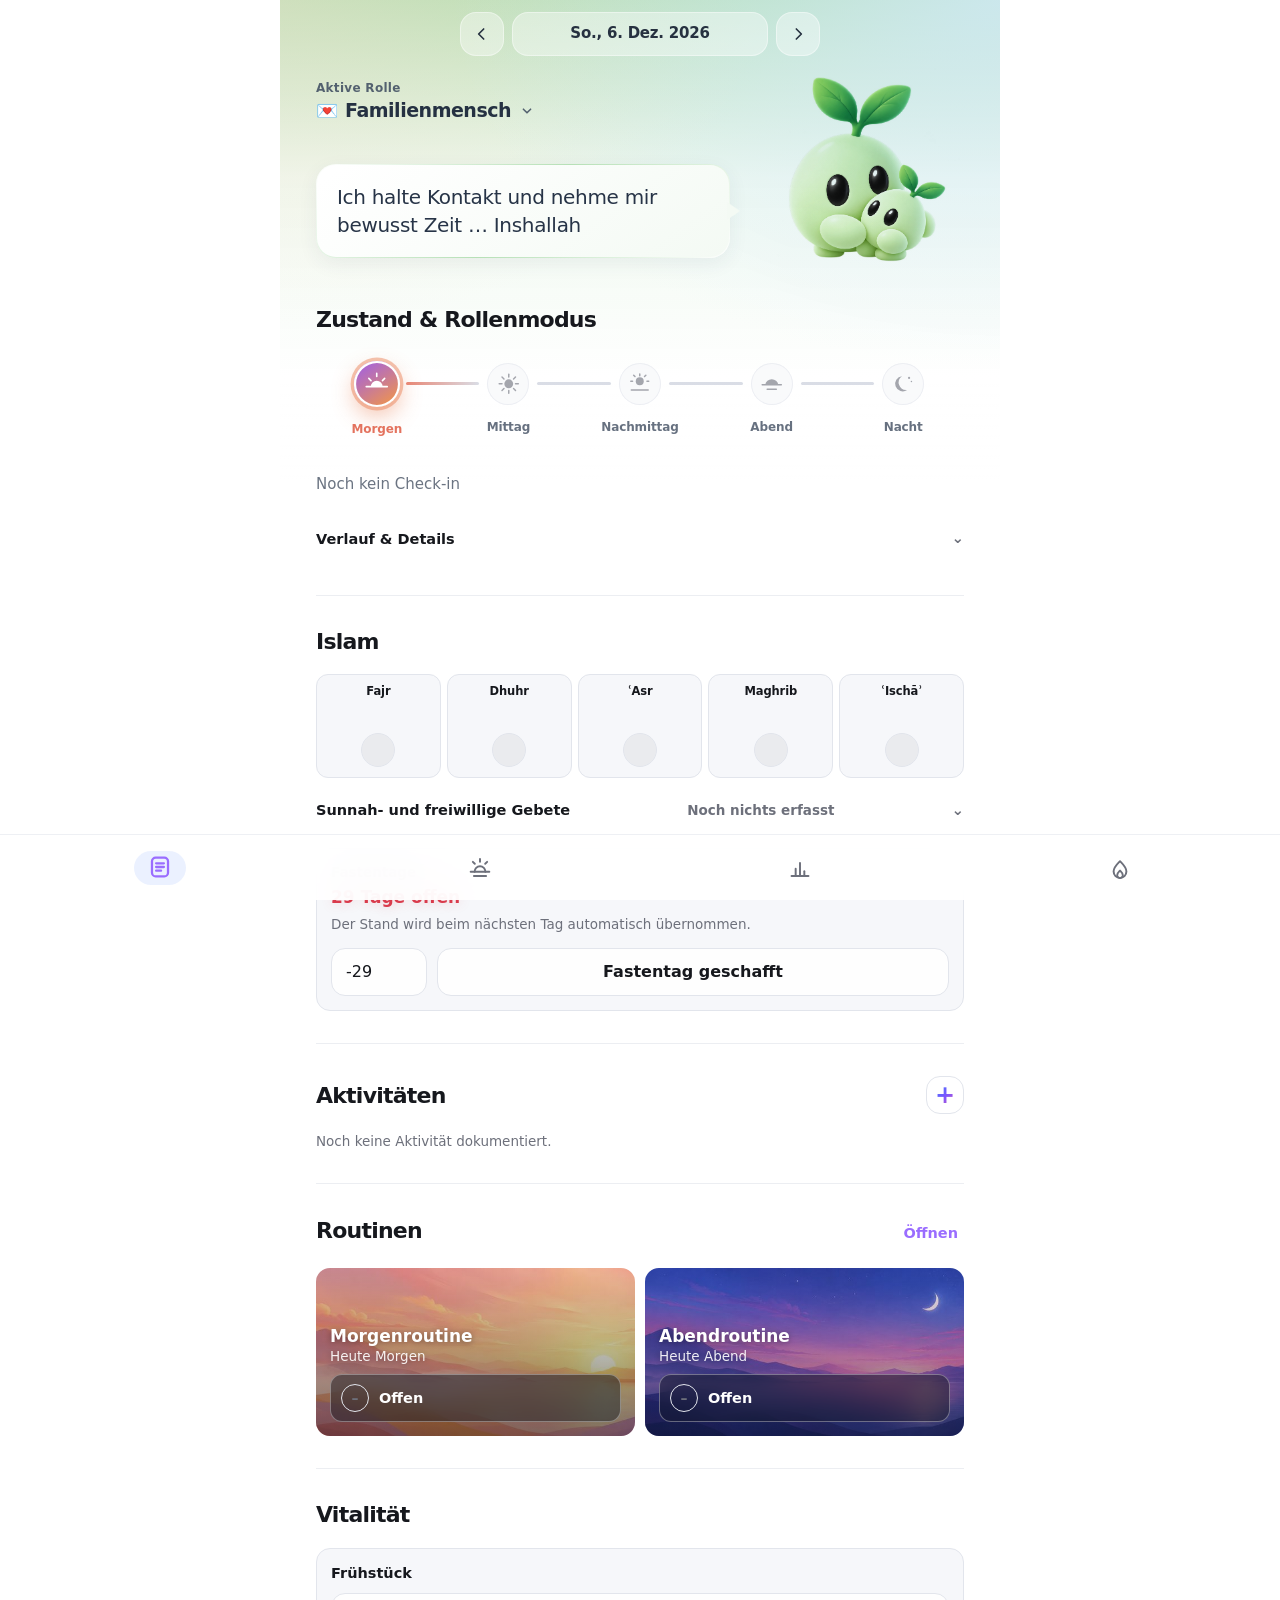
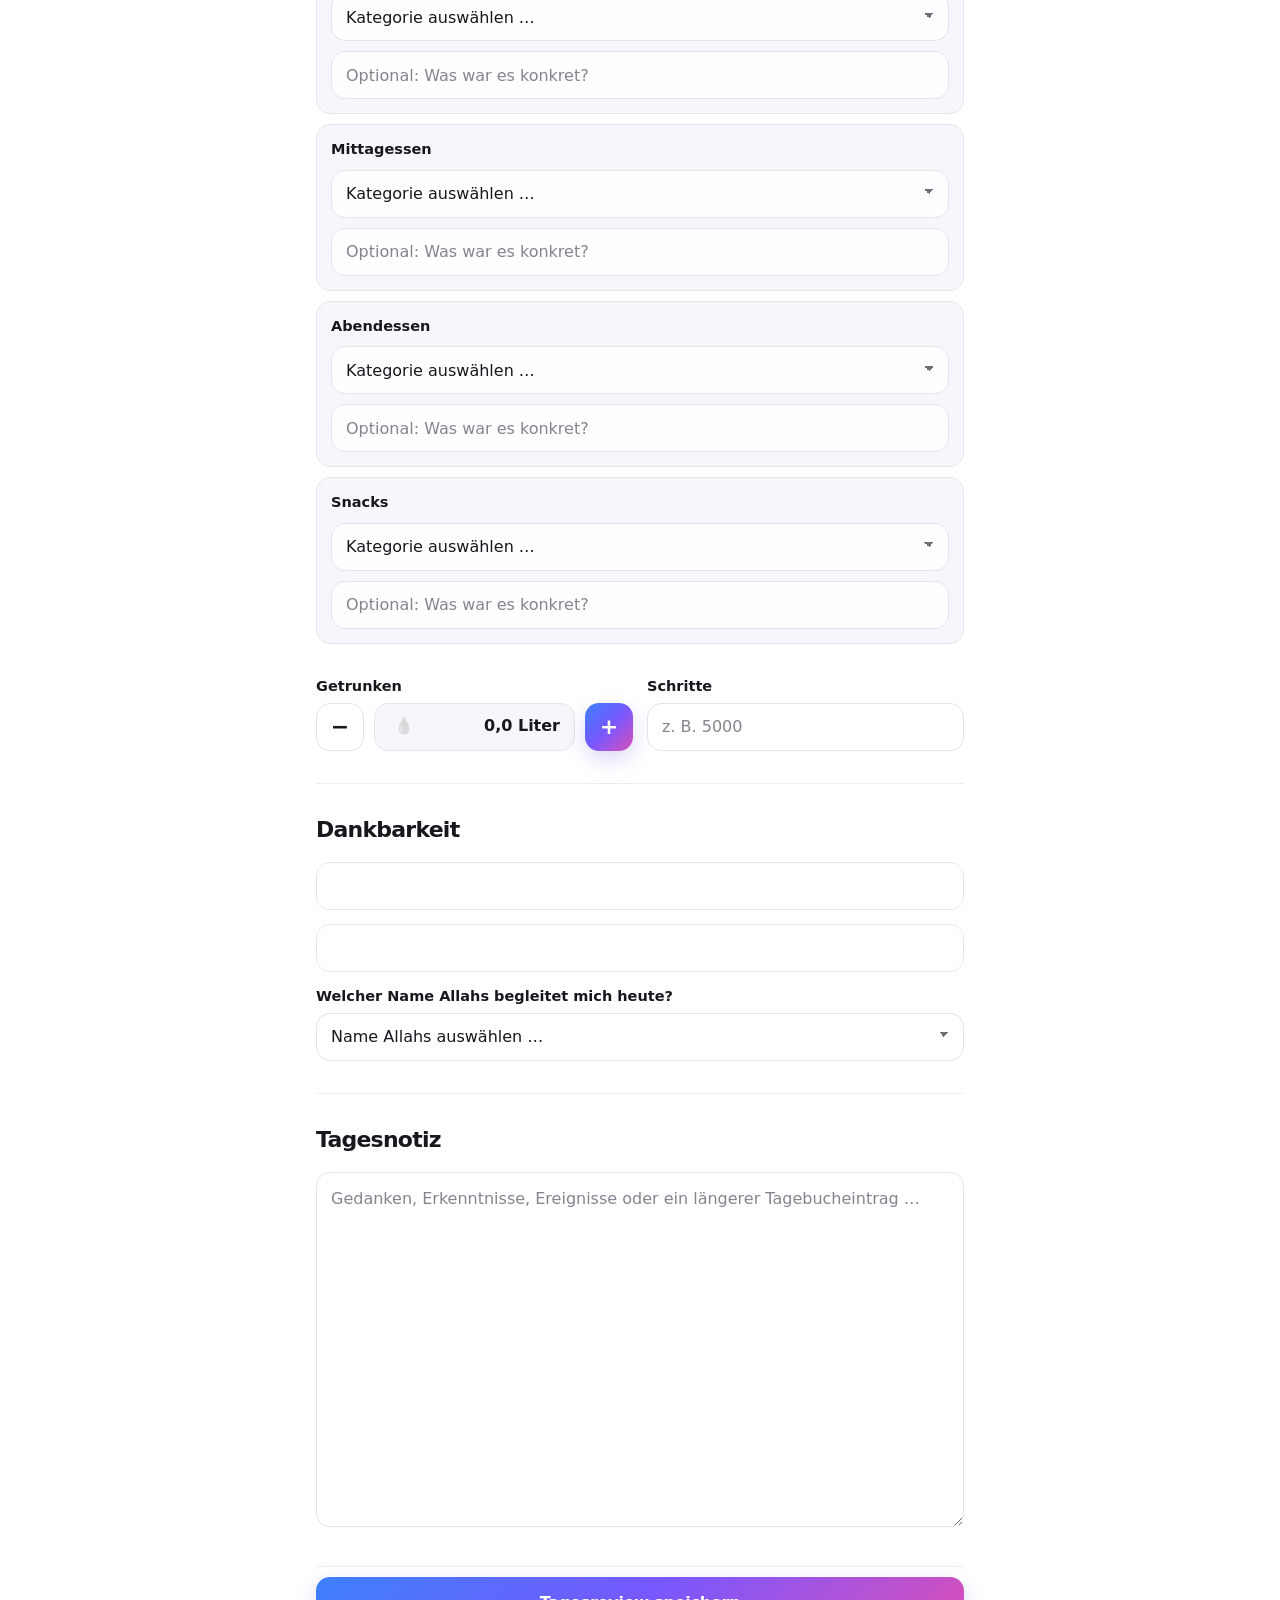
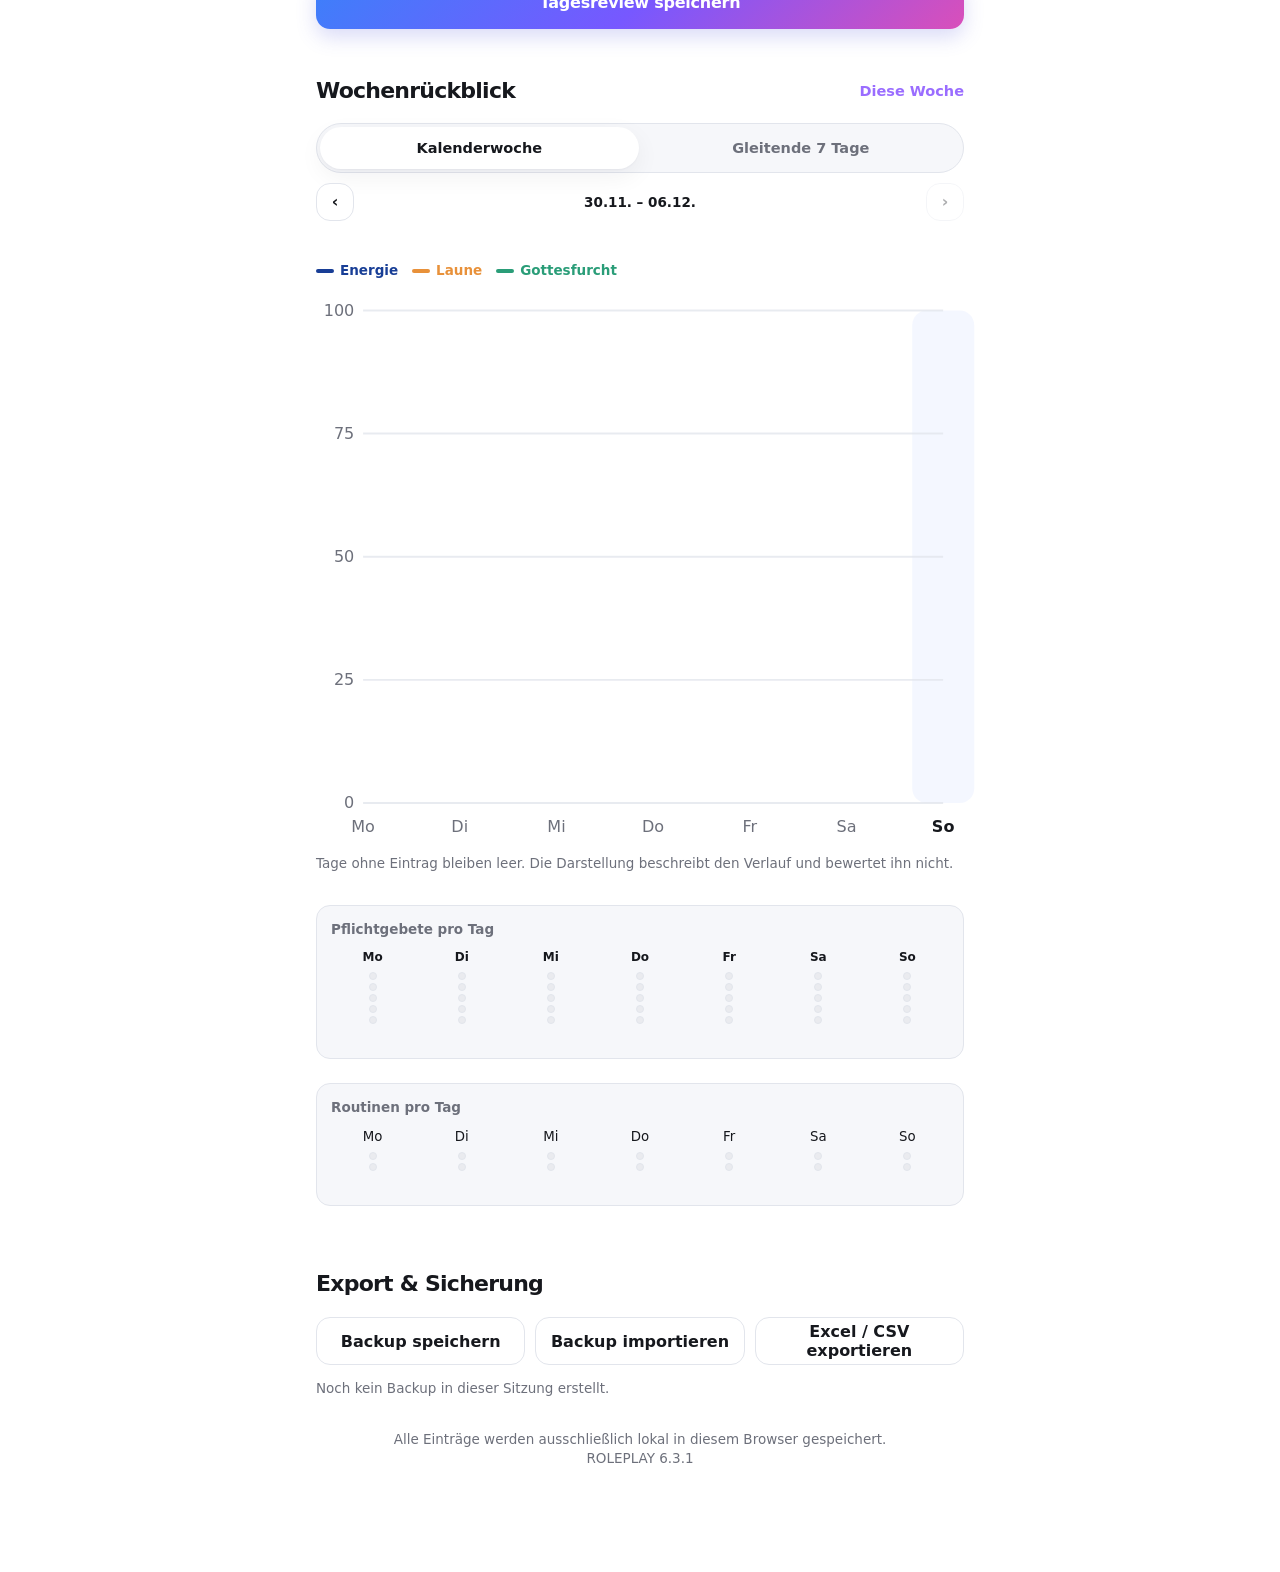
==== commit 04c6886d: "Add files via upload" ====
--- a/index.html
+++ b/index.html
@@ -15,9 +15,8 @@
 </head>
 <body>
   <div class="app-shell">
+    <h1 id="pageTitle" class="sr-only">Tagesreflexion</h1>
     <header class="app-header" id="appHeader">
-      <h1 id="pageTitle" class="sr-only">Tagesreflexion</h1>
-
       <div class="date-nav" id="dateNavigation">
         <button id="prevDay" class="icon-button" type="button" aria-label="Vorheriger Tag"><svg viewBox="0 0 24 24" aria-hidden="true"><path d="m14 6-6 6 6 6"/></svg></button>
         <button id="dateButton" class="date-button" type="button" aria-haspopup="dialog" aria-label="Datum auswählen und Kalender öffnen"></button>
@@ -25,21 +24,19 @@
       </div>
 
       <div class="header-hero">
-        <div class="header-hero-copy">
-          <label class="header-role-selector" id="rolePickerWrap">
-            <span class="header-role-label">Aktive Rolle</span>
-            <span class="header-role-value" aria-hidden="true">
-              <span id="roleHeroIcon" class="header-role-icon">🎓</span>
-              <strong id="roleHeroName">Absolvent</strong>
-              <svg viewBox="0 0 20 20"><path d="m6 8 4 4 4-4"/></svg>
-            </span>
-            <select id="dayRole" class="header-role-input" aria-label="Aktive Tagesrolle wechseln"></select>
-          </label>
-          <p class="header-impulse" aria-live="polite"><span id="mascotQuote">Arabisch Schritt für Schritt erschließen … Inshallah</span></p>
-          <p id="roleTagline" class="sr-only"></p>
-        </div>
+        <label class="header-role-selector" id="rolePickerWrap">
+          <span class="header-role-label">Aktive Rolle</span>
+          <span class="header-role-value" aria-hidden="true">
+            <span id="roleHeroIcon" class="header-role-icon">🎓</span>
+            <strong id="roleHeroName">Absolvent</strong>
+            <svg viewBox="0 0 20 20"><path d="m6 8 4 4 4-4"/></svg>
+          </span>
+          <select id="dayRole" class="header-role-input" aria-label="Aktive Tagesrolle wechseln"></select>
+        </label>
+        <p class="header-impulse" aria-live="polite"><span id="mascotQuote">Arabisch Schritt für Schritt erschließen … Inshallah</span></p>
         <img id="roleMascotImage" class="role-mascot-image" src="mascot-ich.jpeg" width="1254" height="1254" decoding="async" fetchpriority="high" alt="" aria-hidden="true">
       </div>
+      <p id="roleTagline" class="sr-only"></p>
     </header>
 
     <main>
--- a/style.css
+++ b/style.css
@@ -44,9 +44,9 @@
   --header-date-h: 34px;
 
   /* Schrift */
-  --font: -apple-system, BlinkMacSystemFont, "SF Pro Text", "Segoe UI",
-          system-ui, sans-serif;
-  /* Native Systemschrift mit ruhiger Hierarchie und gut lesbaren Labels. */
+  --font: "Futura", "Futura PT", "Avenir Next", Avenir,
+          -apple-system, BlinkMacSystemFont, "Segoe UI", system-ui, sans-serif;
+  /* Futura mit passenden Systemschriften als lokale Rückfallebene. */
   --fs-h1: 25px;
   --fs-h2: 22px;
   --fs-h3: 17px;
@@ -2793,7 +2793,7 @@
   align-items: center;
   gap: 8px;
   width: min(100%, 360px);
-  margin: 0 auto 20px;
+  margin: 0 auto 8px;
 }
 
 .app-header .icon-button,
@@ -2847,21 +2847,22 @@
   display: grid;
   grid-template-columns: minmax(0, 1.32fr) minmax(0, 1fr);
   align-items: center;
-  gap: 10px;
-  min-height: 184px;
-  padding-bottom: 14px;
-}
-
-.header-hero-copy { min-width: 0; }
+  column-gap: 16px;
+  row-gap: 8px;
+  padding-bottom: 4px;
+}
 
 .header-role-selector {
   position: relative;
+  grid-column: 1;
+  grid-row: 1;
+  justify-self: start;
   display: inline-grid;
   align-content: center;
-  gap: 5px;
+  gap: 2px;
   max-width: 100%;
-  min-height: 52px;
-  padding: 3px 0 5px;
+  min-height: 44px;
+  padding: 0;
   border-radius: 8px;
   cursor: pointer;
 }
@@ -2918,25 +2919,49 @@
 }
 
 .header-impulse {
-  margin: 12px 0 0;
-  font-size: 1.1875rem;
-  line-height: 1.38;
-  font-weight: 600;
-  letter-spacing: -.03em;
+  position: relative;
+  grid-column: 1;
+  grid-row: 2;
+  min-width: 0;
+  margin: 0;
+  padding: 14px 15px;
+  border: 1px solid transparent;
+  border-radius: 20px;
+  background:
+    linear-gradient(145deg, #ffffff 5%, var(--speech-tint, #eef7ff) 100%) padding-box,
+    linear-gradient(135deg, #ffffff, var(--header-wash-top, #a1d7ff), #ffffff) border-box;
+  box-shadow: 0 6px 20px rgba(38,60,86,.065);
+  font-size: 1.0625rem;
+  line-height: 1.4;
+  font-weight: 500;
+  letter-spacing: -.015em;
   color: #273447;
   overflow-wrap: break-word;
   hyphens: auto;
   text-wrap: pretty;
 }
+.header-impulse::after {
+  content: "";
+  position: absolute;
+  right: -11px;
+  top: calc(50% - 9px);
+  width: 13px;
+  height: 18px;
+  background: var(--speech-tint, #eef7ff);
+  clip-path: polygon(0 0, 100% 50%, 0 100%);
+  pointer-events: none;
+}
 
 .role-mascot-image {
+  grid-column: 2;
+  grid-row: 1 / 3;
   display: block;
   width: 100%;
   height: auto;
   aspect-ratio: 1;
   max-width: 226px;
   justify-self: end;
-  align-self: center;
+  align-self: end;
   object-fit: contain;
   /* Die unveränderten weißen JPEG-Flächen verschmelzen mit dem Verlauf.
      Keine Neuberechnung oder Komprimierung der Originaldateien. */
@@ -2949,6 +2974,9 @@
   position: relative;
   z-index: 1;
   padding: 0 var(--page-gutter);
+}
+.app-header[hidden] + main {
+  padding-top: calc(16px + env(safe-area-inset-top));
 }
 
 .app-page > .card {
@@ -3050,18 +3078,17 @@
 
 @media (min-width: 620px) {
   :root { --page-gutter: 36px; }
-  .header-hero { grid-template-columns: minmax(0, 1fr) 226px; gap: 32px; }
-  .header-impulse { max-width: 340px; font-size: 1.5rem; }
+  .header-hero { grid-template-columns: minmax(0, 1fr) 210px; column-gap: 24px; }
+  .header-impulse { padding: 18px 20px; font-size: 1.25rem; }
   .header-role-value strong { font-size: 1.1875rem; }
   .app-page > .card { padding-top: 32px; padding-bottom: 32px; }
 }
 
 @media (max-width: 359px) {
   :root { --page-gutter: 16px; }
-  .header-hero { grid-template-columns: minmax(0, 1.15fr) minmax(0, 1fr); row-gap: 12px; }
-  .header-hero-copy { display: contents; }
-  .header-role-selector { grid-column: 1 / -1; justify-self: start; }
-  .header-impulse { grid-column: 1; margin-top: 0; font-size: 1.0625rem; }
-  .role-mascot-image { grid-column: 2; grid-row: 2; }
+  .header-hero { grid-template-columns: minmax(0, 1.4fr) minmax(0, 1fr); column-gap: 14px; }
+  .header-role-selector { grid-column: 1 / -1; }
+  .header-impulse { padding: 12px; font-size: 1rem; }
+  .role-mascot-image { grid-row: 2; align-self: center; }
   .state-overview-card .day-journey { --stop-size: 36px; }
 }
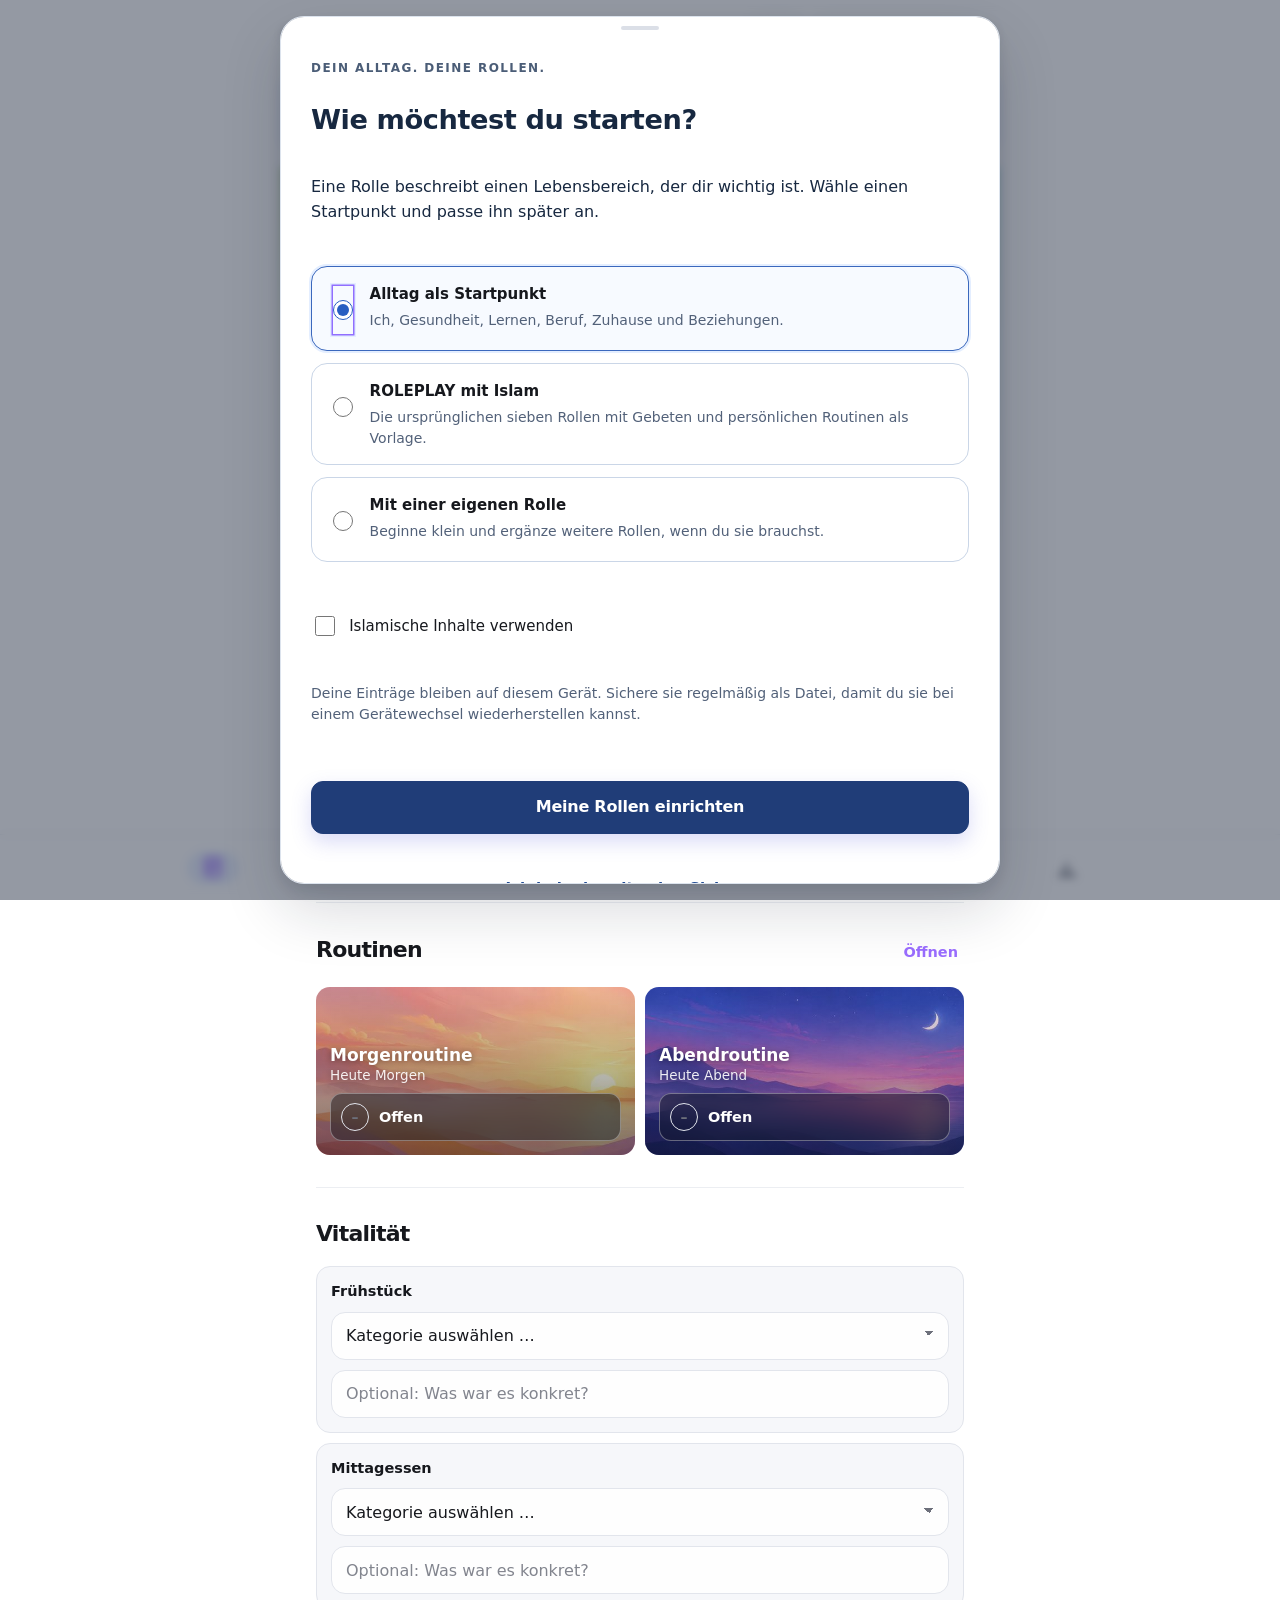
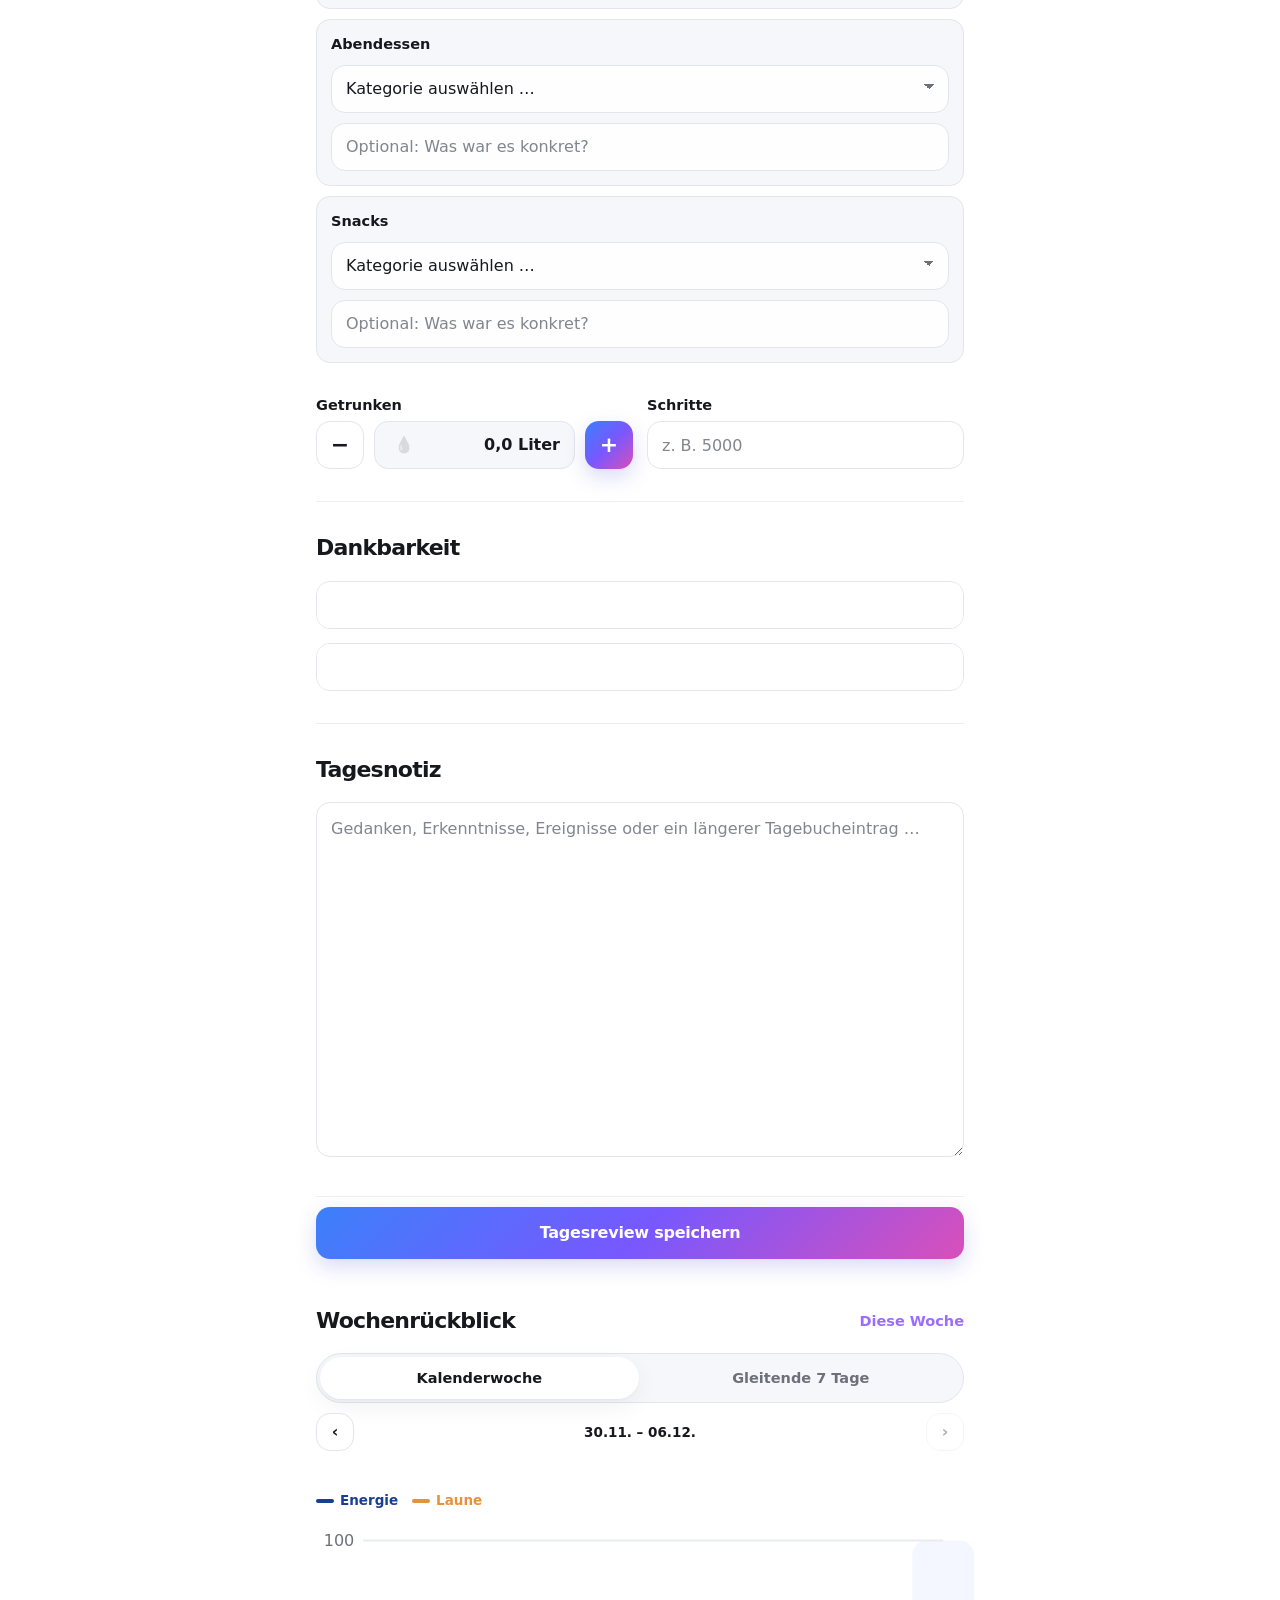
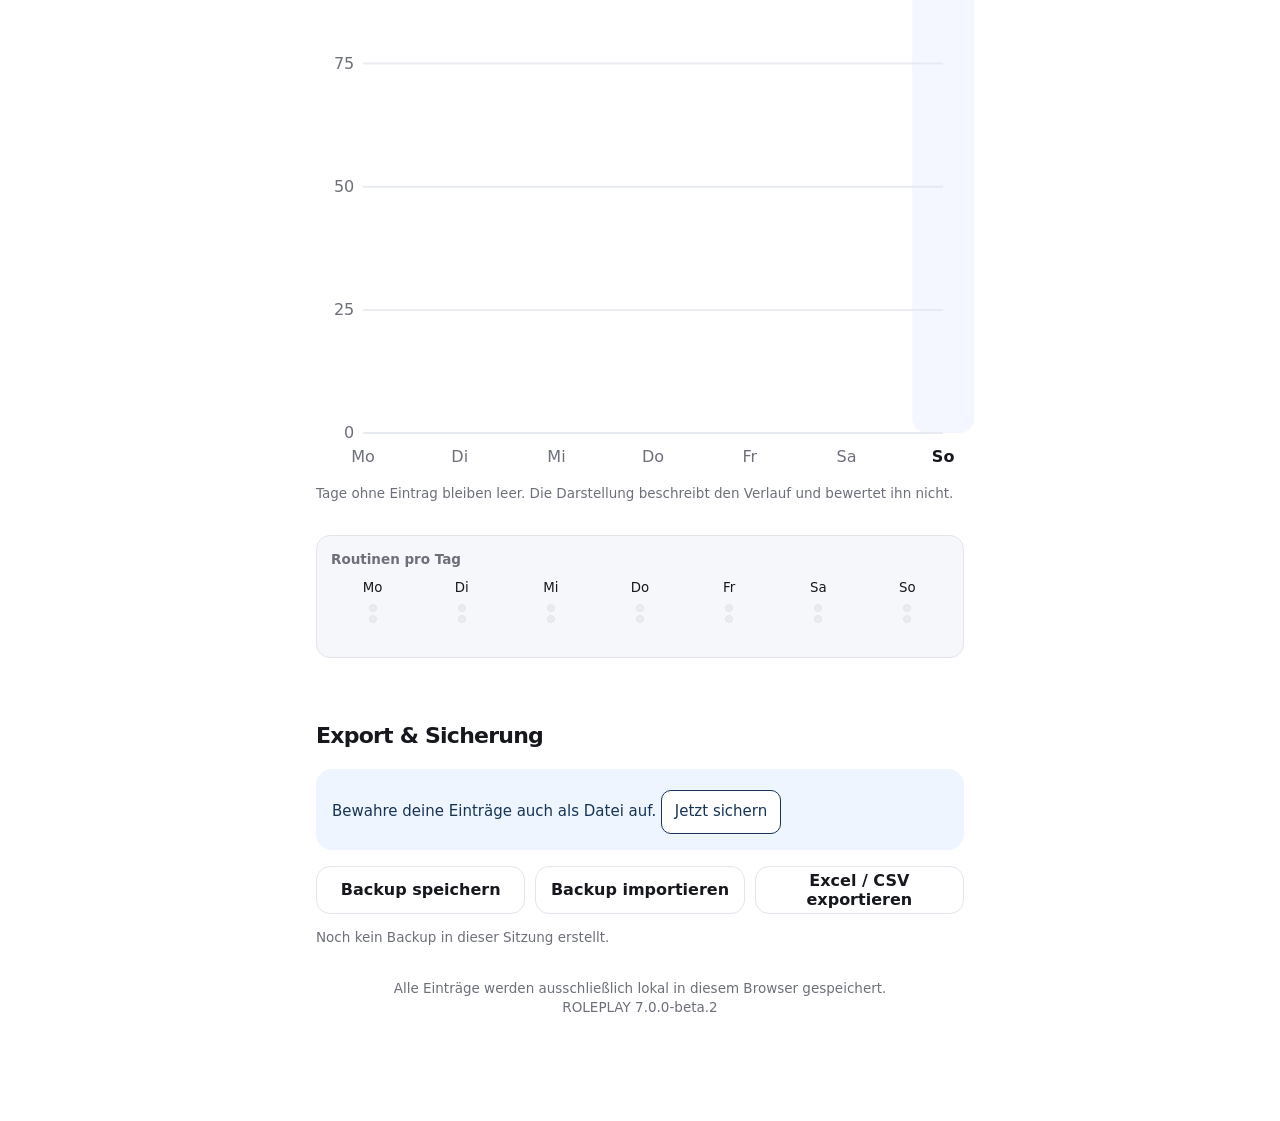
==== commit 43131820: "Add files via upload" ====
--- a/index.html
+++ b/index.html
@@ -8,13 +8,19 @@
   <meta name="apple-mobile-web-app-capable" content="yes">
   <meta name="apple-mobile-web-app-status-bar-style" content="default">
   <meta name="apple-mobile-web-app-title" content="Roleplay">
-  <link rel="apple-touch-icon" href="logo.jpeg">
+  <link rel="apple-touch-icon" href="icon-192.png">
   <link rel="manifest" href="manifest.webmanifest">
   <link rel="stylesheet" href="style.css">
+  <link rel="stylesheet" href="product.css">
+  <meta name="description" content="Gestalte deinen Alltag mit eigenen Rollen, Routinen und einer täglichen Reflexion. Deine Einträge bleiben auf deinem Gerät.">
   <title>Roleplay</title>
 </head>
 <body>
   <div class="app-shell">
+    <div id="productToolbar" class="product-toolbar"><span id="saveStatus" role="status" aria-live="polite">Lokal auf deinem Gerät</span><div><button id="openHelp" type="button" aria-label="Hilfe öffnen">Hilfe</button><button id="openSettings" type="button">Rollen & Einstellungen</button></div></div>
+    <div id="productMessage" class="product-message" role="status" hidden></div>
+    <div id="storageError" class="storage-error" role="alert" hidden><strong>Deine Änderung braucht Aufmerksamkeit</strong><p id="storageErrorText"></p><button id="emergencyBackup" type="button">Notsicherung speichern</button><button id="recoveryImport" type="button">Gültige Sicherung importieren</button><input id="recoveryFile" type="file" accept=".json,application/json" hidden><button id="reloadApp" type="button">Neu laden</button></div>
+    <div id="updateBanner" class="product-message update-banner" role="status" hidden>Eine neue Version ist bereit. <button id="installUpdate" type="button">Speichern & aktualisieren</button></div>
     <h1 id="pageTitle" class="sr-only">Tagesreflexion</h1>
     <header class="app-header" id="appHeader">
       <div class="date-nav" id="dateNavigation">
@@ -51,7 +57,7 @@
           </details>
         </section>
 
-        <section class="card">
+        <section class="card religion-content">
           <h2>Islam</h2>
           <div id="prayerList" class="prayer-strip"></div>
           <details class="sunnah-prayer-details">
@@ -157,7 +163,7 @@
               <label class="sr-only" for="gratitude2">Dankbarkeit</label>
               <textarea id="gratitude2" rows="2"></textarea>
             </div>
-            <div class="field-group reflection-field">
+            <div class="field-group reflection-field religion-content">
               <label for="allahName">Welcher Name Allahs begleitet mich heute?</label>
               <select id="allahName" aria-label="Name Allahs auswählen"></select>
             </div>
@@ -192,6 +198,7 @@
 
         <section class="card">
           <h2>Export & Sicherung</h2>
+          <p id="backupReminder" class="backup-reminder" hidden>Bewahre deine Einträge auch als Datei auf. <button id="backupReminderButton" type="button">Jetzt sichern</button></p>
           <div class="export-buttons">
             <button id="exportBackup" class="small-button export-button" type="button">Backup speichern</button>
             <button id="importBackupButton" class="small-button export-button" type="button">Backup importieren</button>
@@ -206,7 +213,16 @@
 
       <section id="routinesPage" class="app-page" aria-label="Routinen">
         <div id="routineOverview" class="routine-overview">
+          <section id="routineLaunchpad" class="routine-launchpad" aria-live="polite"></section>
           <div id="routineCards" class="routine-cards"></div>
+          <section class="routine-file-tools" aria-label="Routinen verwalten">
+            <div>
+              <strong>Routine-Datei</strong>
+              <small>Eine exportierte Routine bearbeiten lassen und hier wieder laden. Gleiche Kennung = aktualisieren, neue Kennung = hinzufügen.</small>
+            </div>
+            <button id="importRoutineFile" class="secondary-button" type="button">Datei laden</button>
+            <input id="routineFileInput" type="file" accept=".json,application/json,.txt,text/plain" hidden>
+          </section>
           <button id="addRoutine" class="bottom-add-routine" type="button"><span class="gradient-plus">+</span><span>Routine hinzufügen</span></button>
         </div>
 
@@ -217,7 +233,10 @@
               <p id="routineDetailEyebrow" class="eyebrow"></p>
               <h2 id="routineDetailTitle"></h2>
               <p id="routineDetailMeta" class="section-hint"></p>
-              <button id="editRoutineMeta" class="text-button" type="button">Kopfbild &amp; Titel ändern</button>
+              <div class="routine-detail-file-actions">
+                <button id="editRoutineMeta" class="text-button" type="button">Kopfbild &amp; Titel ändern</button>
+                <button id="exportRoutineFile" class="text-button" type="button">Routine-Datei speichern</button>
+              </div>
             </div>
             <button id="startRoutineDetail" class="round-play-button" type="button" aria-label="Routine starten">▶</button>
           </div>
@@ -324,7 +343,7 @@
           <div class="state-range-legend"><small>gedrückt</small><small>sehr gut</small></div>
           <small class="state-range-meaning" id="stateMoodMeaning"></small>
         </div>
-        <div class="field-group state-taqwa-field compact-taqwa-field">
+        <div class="field-group state-taqwa-field compact-taqwa-field religion-content">
           <div class="label-value-row">
             <label for="stateTaqwa">Gottesfurcht</label>
             <strong id="stateTaqwaValue">60 %</strong>
@@ -377,7 +396,7 @@
       <label for="activityTemplate">Aktivitätsvorlage</label>
       <select id="activityTemplate"></select>
       <label for="activityTitle">Aktivität</label>
-      <input id="activityTitle" required placeholder="z. B. Arabisch lernen">
+      <input id="activityTitle" required placeholder="Zum Beispiel: Lesen oder Bewegung">
       <label for="activityRole">Rolle</label>
       <select id="activityRole"></select>
       <p id="activityWeightHint" class="activity-weight-hint"></p>
@@ -434,6 +453,13 @@
           <label for="routineItemContext">Kontext / Erinnerung</label>
           <textarea id="routineItemContext" rows="3" placeholder="Optionaler Hinweis, Dua, Gedanke oder konkrete Anweisung …"></textarea>
         </div>
+        <div class="field-group">
+          <label for="routineItemSteps">Feinschritte <span class="field-label-hint">(eine Zeile pro Schritt)</span></label>
+          <textarea id="routineItemSteps" rows="4" placeholder="Duschen / waschen
+Bett machen
+Anziehen"></textarea>
+          <small class="field-help">Diese Punkte führen dich im Block, zählen aber nicht als eigene Pflichtschritte.</small>
+        </div>
       </div>
       <div class="dialog-actions step-dialog-actions">
         <button id="deleteRoutineItem" type="button" class="ghost-button danger" hidden>Löschen</button>
@@ -460,6 +486,7 @@
         </div>
       </div>
       <div id="sessionContext" class="session-context" hidden></div>
+      <div id="sessionMicroSteps" class="session-microsteps" hidden></div>
       <div class="session-controls">
         <button id="sessionPause" class="session-secondary-control" type="button" aria-label="Pause">Ⅱ</button>
         <button id="sessionComplete" class="session-complete-control" type="button" aria-label="Schritt erledigt">✓</button>
@@ -541,6 +568,68 @@
     </div>
   </dialog>
 
+    <dialog id="onboardingDialog" class="form-dialog product-dialog onboarding-dialog" aria-labelledby="onboardingTitle">
+    <form id="onboardingForm">
+      <p class="product-eyebrow">DEIN ALLTAG. DEINE ROLLEN.</p>
+      <h2 id="onboardingTitle">Wie möchtest du starten?</h2>
+      <p>Eine Rolle beschreibt einen Lebensbereich, der dir wichtig ist. Wähle einen Startpunkt und passe ihn später an.</p>
+      <div class="template-choices">
+        <label><input type="radio" name="startTemplate" value="general" checked><span><strong>Alltag als Startpunkt</strong><small>Ich, Gesundheit, Lernen, Beruf, Zuhause und Beziehungen.</small></span></label>
+        <label><input type="radio" name="startTemplate" value="personal"><span><strong>ROLEPLAY mit Islam</strong><small>Die ursprünglichen sieben Rollen mit Gebeten und persönlichen Routinen als Vorlage.</small></span></label>
+        <label><input type="radio" name="startTemplate" value="empty"><span><strong>Mit einer eigenen Rolle</strong><small>Beginne klein und ergänze weitere Rollen, wenn du sie brauchst.</small></span></label>
+      </div>
+      <div id="firstRoleField" hidden><label>Meine erste Rolle<input id="firstRoleName" maxlength="48" placeholder="Zum Beispiel: Kreativer Mensch"></label><label>Was ist mir dabei wichtig?<textarea id="firstRoleGoal" maxlength="400" rows="2"></textarea></label></div>
+      <label class="toggle-line"><input id="setupReligion" type="checkbox"> Islamische Inhalte verwenden</label>
+      <p class="settings-hint">Deine Einträge bleiben auf diesem Gerät. Sichere sie regelmäßig als Datei, damit du sie bei einem Gerätewechsel wiederherstellen kannst.</p>
+      <p id="onboardingError" class="form-error" role="alert"></p>
+      <button type="submit" class="primary-button">Meine Rollen einrichten</button>
+      <button id="onboardingImport" type="button" class="text-button">Ich habe bereits eine Sicherung</button>
+      <input id="onboardingFile" type="file" accept=".json,application/json" hidden>
+    </form>
+  </dialog>
+
+  <dialog id="settingsDialog" class="form-dialog product-dialog" aria-labelledby="settingsTitle">
+    <div class="settings-heading"><div><p class="product-eyebrow">ROLEPLAY</p><h2 id="settingsTitle">Deine Rollen & Einstellungen</h2></div><button id="settingsClose" class="icon-button" type="button" aria-label="Einstellungen schließen">✕</button></div>
+    <div id="settingsTabs" class="settings-tabs" aria-label="Einstellungsbereiche">
+      <button type="button" data-settings-tab="roles" aria-pressed="true">Rollen</button><button type="button" data-settings-tab="daily" aria-pressed="false">Alltag</button><button type="button" data-settings-tab="data" aria-pressed="false">Daten</button><button type="button" data-settings-tab="help" aria-pressed="false">Hilfe</button>
+    </div>
+    <form id="settingsForm">
+      <section data-settings-panel="roles">
+        <p class="settings-hint">Gib deinen Rollen eigene Namen, Farben und Ziele. Archivierte Rollen bleiben in bisherigen Einträgen erhalten.</p>
+        <div id="settingsRoleList"></div><button id="addRoleButton" class="secondary-button" type="button">＋ Rolle hinzufügen</button>
+      </section>
+      <section data-settings-panel="daily" hidden>
+        <h3>Deine Woche</h3><p class="settings-hint">Diese Rolle wird für neue Tage vorgeschlagen. Im Tagesreview kannst du sie jederzeit wechseln.</p><div id="settingsWeekRoles" class="week-role-fields"></div>
+        <h3>Was möchtest du erfassen?</h3>
+        <label class="toggle-line"><input id="settingsReligion" type="checkbox"> Gebete, Fasten und Gottesfurcht anzeigen</label>
+        <label class="toggle-line"><input id="settingsStreaks" type="checkbox"> Persönliche Streaks anzeigen</label>
+        <label class="toggle-line"><input id="settingsPersonal" type="checkbox"> Ursprüngliche Aktivitätsvorlagen und persönliche Zielimpulse verwenden</label>
+        <label>Offene Fastentage beim Neustart<input id="settingsFastingDays" type="number" min="0" max="10000" step="1"></label><p class="settings-hint">Gilt, wenn noch kein vorheriger Tagesstand existiert. Deinen aktuellen Stand änderst du im Tagesreview.</p>
+        <h3>Eigene Aktivitätsvorlagen</h3><p class="settings-hint">Präsenzpunkte beschreiben die Verteilung deiner erfassten Aktivitäten. Sie bewerten weder deinen persönlichen Wert noch deine Produktivität.</p>
+        <div id="settingsTemplateList"></div>
+        <div class="new-template-fields"><label>Aktivität<input id="templateTitle" maxlength="80" placeholder="Zum Beispiel: Spazierengehen"></label><label>Rolle<select id="templateRole"></select></label><label>Präsenzpunkte<input id="templateWeight" type="number" min="0.1" max="10" step="0.1" value="1"></label></div><button id="addTemplateButton" class="secondary-button" type="button">Vorlage hinzufügen</button>
+      </section>
+      <section data-settings-panel="data" hidden>
+        <h3>Deine Daten gehören dir</h3><p>Einträge und Einstellungen werden lokal auf diesem Gerät gespeichert. Ein anderes Gerät oder eine andere App-Adresse hat einen eigenen Speicher.</p>
+        <div class="settings-actions"><button id="settingsExport" class="primary-button" type="button">Sicherung als Datei speichern</button><button id="settingsImport" class="secondary-button" type="button">Sicherung importieren</button></div><input id="settingsImportFile" type="file" accept=".json,application/json" hidden>
+        <p class="settings-hint">Backups enthalten persönliche Einträge und sind nicht verschlüsselt. Bewahre sie an einem geschützten Ort auf und prüfe nach dem Export, ob die Datei gespeichert wurde.</p>
+        <h3>Gerätewechsel</h3><ol><li>Hier eine Sicherung speichern.</li><li>Die Datei auf das neue Gerät übertragen.</li><li>ROLEPLAY dort öffnen und die Sicherung importieren.</li></ol>
+        <h3>Lokale Daten entfernen</h3><p>Die Löschung betrifft nur ROLEPLAY auf diesem Gerät. Bereits exportierte Dateien bleiben erhalten.</p><button id="deleteLocalData" class="danger-button" type="button">Alle lokalen ROLEPLAY-Daten löschen</button>
+      </section>
+      <section data-settings-panel="help" hidden>
+        <h3>Ein kleiner Anfang reicht</h3><ol><li>Wähle eine Rolle, die heute Raum bekommen soll.</li><li>Trage Energie und Laune in einer Tagesphase ein.</li><li>Halte eine Aktivität fest und schau im Wochenrückblick auf die Verteilung.</li></ol>
+        <details open><summary>Was bedeuten Rollenmodus und Punkte?</summary><p>Der Rollenmodus ist ein Vorschlag für Umfang und Tempo. Ohne Gottesfurcht fließen Laune mit 58 % und Energie mit 42 % ein. Mit erfasstem Gottesfurchtwert gilt die Gewichtung 36 % Laune, 32 % Energie und 32 % Gottesfurcht. Niedrige Energie oder Laune begrenzen höhere Modi.</p><p>Das ist eine von ROLEPLAY festgelegte Orientierung, keine medizinische Beurteilung. Du entscheidest, welcher Schritt heute passt.</p><p>Präsenzpunkte entstehen durch Aktivitäten. Eigene Aktivitäten zählen standardmäßig einen Punkt. Vorlagen können andere Werte haben; der genaue Wert steht bei der Auswahl und in der Rollenaufschlüsselung. Ein leerer Tag ist keine Bewertung deiner Person.</p></details>
+        <details><summary>Auf dem iPhone installieren</summary><p>Öffne ROLEPLAY in Safari, tippe auf „Teilen“ und wähle „Zum Home-Bildschirm“. Öffne die App einmal mit Internetverbindung, damit ihre Dateien für die Offline-Nutzung gespeichert werden können.</p></details>
+        <details><summary>Offline und Updates</summary><p>Einträge bleiben auf dem Gerät. Sobald eine neue Version bereitsteht, erscheint ein Hinweis. Speichere offene Eingaben und aktiviere das Update. Ein Backup ist besonders vor einem Wechsel der App-Adresse wichtig.</p></details>
+        <p><a href="privacy.html" target="_blank" rel="noopener">Datenschutz in der Testversion</a></p>
+        <h3>Rückmeldung zur Testversion</h3><label>Was ist passiert und was hast du erwartet?<textarea id="feedbackText" rows="4" maxlength="4000" placeholder="Bitte keine vertraulichen Tagebucheinträge einfügen."></textarea></label><button id="saveFeedback" type="button" class="secondary-button">Fehlerbericht als Datei speichern</button><p class="settings-hint">Die Datei wird nicht automatisch versendet. Gib sie an die Person weiter, von der du diese Testversion erhalten hast.</p><p id="settingsVersion" class="settings-hint"></p>
+      </section>
+      <p id="settingsError" class="form-error" role="alert"></p><button id="settingsSave" type="submit" class="primary-button settings-save">Änderungen speichern</button>
+    </form>
+  </dialog>
+
+  <script src="storage.js"></script>
   <script src="app.js"></script>
+  <script src="product.js"></script>
 </body>
 </html>
--- a/style.css
+++ b/style.css
@@ -1253,6 +1253,70 @@
 .routine-overview { display: grid; gap: var(--sp-3); }
 .routine-cards { display: grid; gap: var(--sp-3); }
 
+.routine-launchpad {
+  position: relative;
+  overflow: hidden;
+  display: grid;
+  gap: 9px;
+  padding: 22px;
+  border: 1px solid rgba(120,100,255,.24);
+  border-radius: var(--r-card);
+  background:
+    radial-gradient(circle at 92% 4%, rgba(132,96,255,.24), transparent 42%),
+    radial-gradient(circle at 6% 96%, rgba(36,211,196,.16), transparent 44%),
+    var(--card);
+  box-shadow: var(--shadow-card);
+  isolation: isolate;
+}
+.routine-launchpad::after {
+  content: "";
+  position: absolute;
+  width: 110px; height: 110px;
+  right: -38px; top: -38px;
+  border-radius: 50%;
+  border: 18px solid rgba(255,255,255,.06);
+  pointer-events: none;
+}
+.routine-launchpad-kicker { font-size: var(--fs-tiny); font-weight: 850; letter-spacing: .12em; color: var(--accent); }
+.routine-launchpad h2 { margin: 0; font-size: clamp(25px, 6vw, 31px); line-height: 1.02; letter-spacing: -.035em; }
+.routine-launchpad p { margin: 0; max-width: 34rem; color: var(--muted); line-height: 1.45; }
+.routine-launchpad p strong { color: var(--text); }
+.routine-launchpad-stats { display: flex; flex-wrap: wrap; gap: 8px; margin-top: 2px; }
+.routine-launchpad-stats span { padding: 5px 9px; border-radius: var(--r-pill); background: var(--tint-neutral); color: var(--muted); font-size: var(--fs-tiny); font-weight: 750; }
+.routine-launchpad-cta {
+  width: fit-content;
+  min-height: 46px;
+  display: inline-flex;
+  align-items: center;
+  gap: 12px;
+  margin-top: 4px;
+  padding: 0 17px;
+  border: 0;
+  border-radius: var(--r-pill);
+  background: var(--brand-gradient);
+  color: #fff;
+  font-weight: 850;
+  box-shadow: var(--shadow-brand);
+}
+.routine-launchpad-cta span { font-size: 18px; transition: transform .18s ease; }
+.routine-launchpad-cta:active span { transform: translateX(3px); }
+.routine-launchpad.is-complete { border-color: rgba(77,210,139,.30); background: radial-gradient(circle at 90% 0%, rgba(77,210,139,.20), transparent 44%), var(--card); }
+
+.routine-file-tools {
+  display: grid;
+  grid-template-columns: 1fr auto;
+  gap: 12px;
+  align-items: center;
+  padding: var(--sp-3);
+  border: 1px dashed var(--line-strong);
+  border-radius: var(--r-field);
+  background: var(--field-2);
+}
+.routine-file-tools strong { display: block; font-size: var(--fs-label); }
+.routine-file-tools small { display: block; margin-top: 3px; max-width: 38rem; color: var(--muted); font-size: var(--fs-tiny); line-height: 1.4; }
+.routine-file-tools .secondary-button { white-space: nowrap; }
+.routine-detail-file-actions { display: flex; flex-wrap: wrap; gap: 4px 12px; }
+
 .routine-hero {
   position: relative;
   display: flex;
@@ -1466,6 +1530,10 @@
 .routine-item-copy { flex: 1 1 auto; min-width: 0; display: grid; gap: 2px; }
 .routine-item-copy strong { font-size: var(--fs-body); font-weight: 700; overflow: hidden; text-overflow: ellipsis; }
 .routine-item-copy small { font-size: var(--fs-small); color: var(--muted); }
+.routine-item-steps { display: flex; flex-wrap: wrap; gap: 4px; margin-top: 6px; }
+.routine-item-steps span { padding: 3px 7px; border-radius: var(--r-pill); background: var(--tint-neutral); color: var(--muted); font-size: 10px; font-weight: 650; }
+.field-label-hint { color: var(--muted); font-weight: 500; }
+.field-help { display: block; margin-top: 5px; color: var(--muted); font-size: var(--fs-tiny); line-height: 1.35; }
 .routine-sort-controls { display: flex; flex-direction: column; gap: 2px; flex: 0 0 auto; }
 .routine-sort-controls button {
   width: 38px; height: 32px;
@@ -1837,6 +1905,47 @@
   line-height: 1.5;
   text-align: left;
 }
+.session-microsteps {
+  width: 100%;
+  display: grid;
+  gap: 10px;
+  padding: var(--sp-3);
+  border-radius: var(--r-field);
+  border: 1px solid var(--line);
+  background: var(--field-2);
+  text-align: left;
+}
+.session-micro-head { display: grid; gap: 2px; }
+.session-micro-head strong { font-size: var(--fs-label); }
+.session-micro-head span { color: var(--muted); font-size: var(--fs-tiny); }
+.session-micro-list { display: grid; gap: 7px; }
+.session-micro-step {
+  display: flex;
+  align-items: center;
+  gap: 9px;
+  width: 100%;
+  min-height: 39px;
+  padding: 7px 9px;
+  border: 0;
+  border-radius: 10px;
+  background: var(--card-solid);
+  color: var(--text);
+  text-align: left;
+  font-size: var(--fs-small);
+}
+.session-micro-check {
+  flex: 0 0 24px;
+  width: 24px; height: 24px;
+  display: grid; place-items: center;
+  border-radius: 50%;
+  border: 1px solid var(--line-strong);
+  color: #fff;
+  font-size: 12px;
+  font-weight: 850;
+}
+.session-micro-step.is-done { opacity: .72; }
+.session-micro-step.is-done .session-micro-check { border-color: transparent; background: var(--brand-gradient); }
+.session-micro-step.is-done > span:last-child { text-decoration: line-through; text-decoration-thickness: 1px; }
 .session-controls { display: flex; align-items: center; gap: var(--sp-4); }
 .session-secondary-control,
 .session-complete-control {
@@ -1949,10 +2058,38 @@
 }
 body.session-editor-sorting { user-select: none; -webkit-user-select: none; }
 
+.routine-celebration-burst {
+  position: fixed;
+  inset: 50% auto auto 50%;
+  width: 1px; height: 1px;
+  z-index: 9999;
+  pointer-events: none;
+}
+.routine-celebration-burst i {
+  --angle: calc(var(--i) * 20deg);
+  position: absolute;
+  width: 8px; height: 14px;
+  border-radius: 3px;
+  background: hsl(calc(var(--i) * 34deg) 78% 62%);
+  animation: routine-burst 1.2s cubic-bezier(.18,.7,.22,1) forwards;
+  transform: rotate(var(--angle));
+}
+@keyframes routine-burst {
+  0% { opacity: 1; transform: rotate(var(--angle)) translateY(0) scale(1); }
+  70% { opacity: 1; }
+  100% { opacity: 0; transform: rotate(var(--angle)) translateY(-190px) scale(.75); }
+}
+@media (prefers-reduced-motion: reduce) {
+  .routine-celebration-burst { display: none; }
+  .routine-launchpad-cta span { transition: none; }
+}
+
 /* --------------------------------------------------------------------------
    17. Responsive Feinschliff
    -------------------------------------------------------------------------- */
 @media (max-width: 400px) {
+  .routine-file-tools { grid-template-columns: 1fr; }
+  .routine-file-tools .secondary-button { width: 100%; }
   :root { --sp-4: 16px; --fs-h1: 21px; --fs-h2: 18px; }
   .checkin-slot { min-height: 74px; padding: var(--sp-2); }
   .prayer-card { min-height: 98px; }
--- a/product.css
+++ b/product.css
@@ -0,0 +1,59 @@
+/* Extend ROLEPLAY's light surface and role colours with a compact working toolbar. */
+[hidden] { display: none !important; }
+.product-toolbar { display: flex; flex-wrap: wrap; gap: .5rem; align-items: center; justify-content: space-between; padding: .75rem .2rem; }
+.product-toolbar > span { font-size: .8125rem; color: #4a5870; }
+.product-toolbar > div { display: flex; gap: .4rem; }
+.product-toolbar button { border: 1px solid #dce3ed; color: #203453; border-radius: 999px; background: #fff; padding: .6rem .8rem; font: inherit; font-size: .875rem; min-height: 44px; }
+.product-message, .storage-error, .backup-reminder { margin: .5rem 0 1rem; padding: 1rem; border-radius: 16px; color: #173456; background: #eef5ff; font-size: .9375rem; overflow-wrap: anywhere; }
+.product-message.is-error, .storage-error { background: #fff1f0; color: #812d2d; border: 1px solid #efbcbc; }
+.product-message button, .storage-error button, .backup-reminder button { font: inherit; color: inherit; background: #fff; border: 1px solid currentColor; padding: .6rem .8rem; border-radius: 10px; min-height: 44px; margin: .3rem .3rem 0 0; }
+.product-dialog { width: min(720px, calc(100vw - 24px)); max-height: calc(100dvh - 32px); padding: clamp(18px, 4vw, 30px); color: #172840; background: white; border: 1px solid #dce3ed; border-radius: 24px; font-size: 1rem; line-height: 1.55; }
+.product-dialog::backdrop { background: rgb(18 30 51 / .45); backdrop-filter: blur(4px); }
+.product-dialog h2 { font-size: clamp(1.3rem, 4vw, 1.7rem); line-height: 1.2; margin: .3rem 0 1rem; }
+.product-dialog h3 { font-size: 1.15rem; margin: 1.5rem 0 .5rem; }
+.product-dialog p { margin: .75rem 0; }
+.product-dialog label { display: block; font-size: .9375rem; font-weight: 500; }
+.product-dialog input:not([type="checkbox"]):not([type="radio"]), .product-dialog select, .product-dialog textarea { display: block; width: 100%; min-width: 0; font: inherit; font-size: 1rem; color: #172840; background: #fff; border: 1px solid #c6d1e0; border-radius: 10px; padding: .65rem .75rem; margin: .3rem 0 .75rem; box-sizing: border-box; min-height: 44px; }
+.product-dialog textarea { resize: vertical; }
+.product-dialog input[type="color"] { padding: 4px !important; }
+.product-dialog input[type="checkbox"], .product-dialog input[type="radio"] { width: 20px; height: 20px; flex: 0 0 auto; accent-color: #275ec1; }
+.product-dialog .toggle-line { display: flex; align-items: center; gap: .7rem; min-height: 44px; margin: .5rem 0; font-weight: 400; }
+.product-eyebrow { font-size: .75rem; font-weight: 700; letter-spacing: .12em; color: #4b5d77; }
+.settings-heading { display: flex; justify-content: space-between; align-items: flex-start; gap: 1rem; }
+.settings-heading .icon-button { flex-shrink: 0; }
+.settings-tabs { display: flex; gap: .4rem; overflow-x: auto; padding: .25rem 0 1rem; }
+.settings-tabs button { flex: 1; border: 1px solid #dae1eb; background: #fff; color: #344760; padding: .65rem .6rem; border-radius: 12px; font: inherit; font-size: .9375rem; min-height: 44px; }
+.settings-tabs button[aria-pressed="true"] { background: #203d78; border-color: #203d78; color: #fff; }
+.settings-hint { font-size: .875rem; color: #526179; line-height: 1.5; }
+.editable-role { border: 1px solid #dce3ed; border-left: 4px solid var(--editable-role-color); border-radius: 14px; padding: .85rem; margin: 1rem 0; min-width: 0; }
+.editable-role legend { padding: 0 .4rem; font-weight: 650; font-size: 1rem; max-width: 100%; overflow-wrap: anywhere; }
+.role-edit-row { display: grid; grid-template-columns: minmax(0, 1fr) 4.4rem 4rem; gap: .6rem; }
+.week-role-fields { display: grid; grid-template-columns: repeat(2, minmax(0, 1fr)); gap: .3rem 1rem; }
+.template-choices { display: grid; gap: .75rem; margin: 1.2rem 0; }
+.template-choices label { display: flex; align-items: flex-start; gap: .85rem; border: 1px solid #cad6e7; border-radius: 16px; padding: 1rem; cursor: pointer; }
+.template-choices label:has(input:checked) { border-color: #3b68bd; box-shadow: 0 0 0 2px #e4eeff; background: #f7faff; }
+.template-choices input { margin-top: .2rem; }
+.template-choices strong, .template-choices small { display: block; }
+.template-choices small { font-size: .875rem; color: #526179; line-height: 1.45; margin-top: .25rem; }
+.settings-actions { display: grid; gap: .6rem; margin: 1rem 0; }
+.settings-save { margin-top: 1rem; }
+.product-dialog .primary-button, .product-dialog .secondary-button { font: inherit; font-weight: 600; min-height: 48px; padding: .8rem 1rem; border-radius: 12px; }
+.product-dialog .primary-button { background: #203d78; color: white; border: 1px solid #203d78; }
+.product-dialog .secondary-button { background: white; color: #203d78; border: 1px solid #b9c9e2; }
+.product-dialog .text-button { margin-top: .6rem; min-height: 44px; color: #234d94; font-size: .9375rem; }
+.form-error { color: #9b2929; font-size: .9375rem; overflow-wrap: anywhere; }
+.template-row { display: flex; align-items: center; justify-content: space-between; gap: .75rem; padding: .8rem 0; border-bottom: 1px solid #e1e7ef; }
+.template-row span { min-width: 0; overflow-wrap: anywhere; }
+.template-row small { display: block; color: #526179; font-size: .875rem; }
+.new-template-fields { display: grid; grid-template-columns: 1fr 1fr; gap: .6rem; margin-top: 1rem; }
+.new-template-fields label:first-child { grid-column: 1 / -1; }
+.danger-button { font: inherit; color: #9b2929; background: #fff; border: 1px solid #dcbaba; border-radius: 12px; min-height: 44px; padding: .75rem 1rem; }
+.product-dialog details { border-bottom: 1px solid #dce3ed; padding: .75rem 0; }
+.product-dialog summary { cursor: pointer; font-weight: 600; padding: .3rem 0; }
+.product-dialog a { color: #234d94; text-underline-offset: .2em; }
+.without-religion .religion-content, .without-religion .taqwa-field, .without-religion .prayer-week-panel { display: none !important; }
+.without-streaks .nav-button[data-page="streaks"] { display: none !important; }
+.without-streaks .bottom-nav { grid-template-columns: repeat(3, 1fr); }
+:focus-visible { outline: 3px solid #2873dd; outline-offset: 3px; }
+@media (max-width: 380px) { .role-edit-row { grid-template-columns: minmax(0, 1fr) 3.5rem; } .color-field { grid-column: 2; } .week-role-fields { grid-template-columns: 1fr; } .product-toolbar { justify-content: center; } }
+@media (prefers-reduced-motion: reduce) { *, *::before, *::after { animation-duration: .01ms !important; transition-duration: .01ms !important; scroll-behavior: auto !important; } }
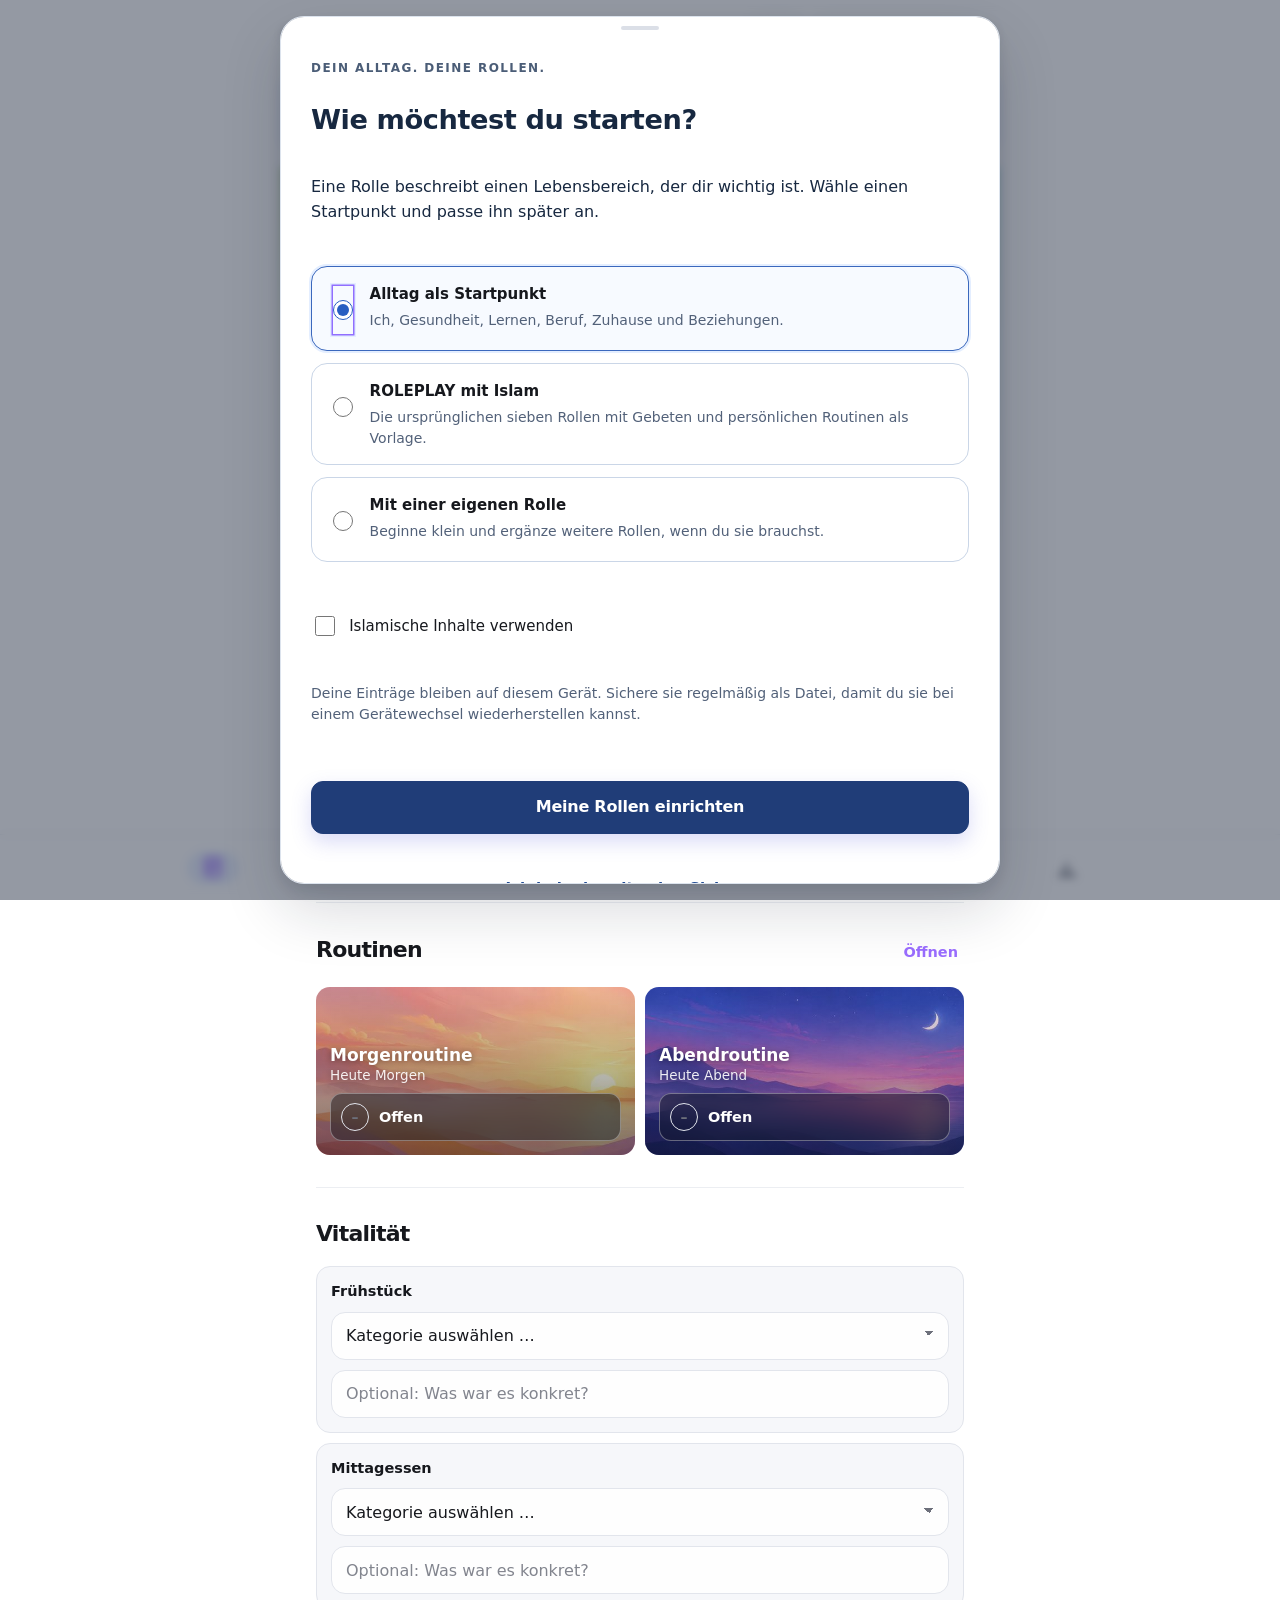
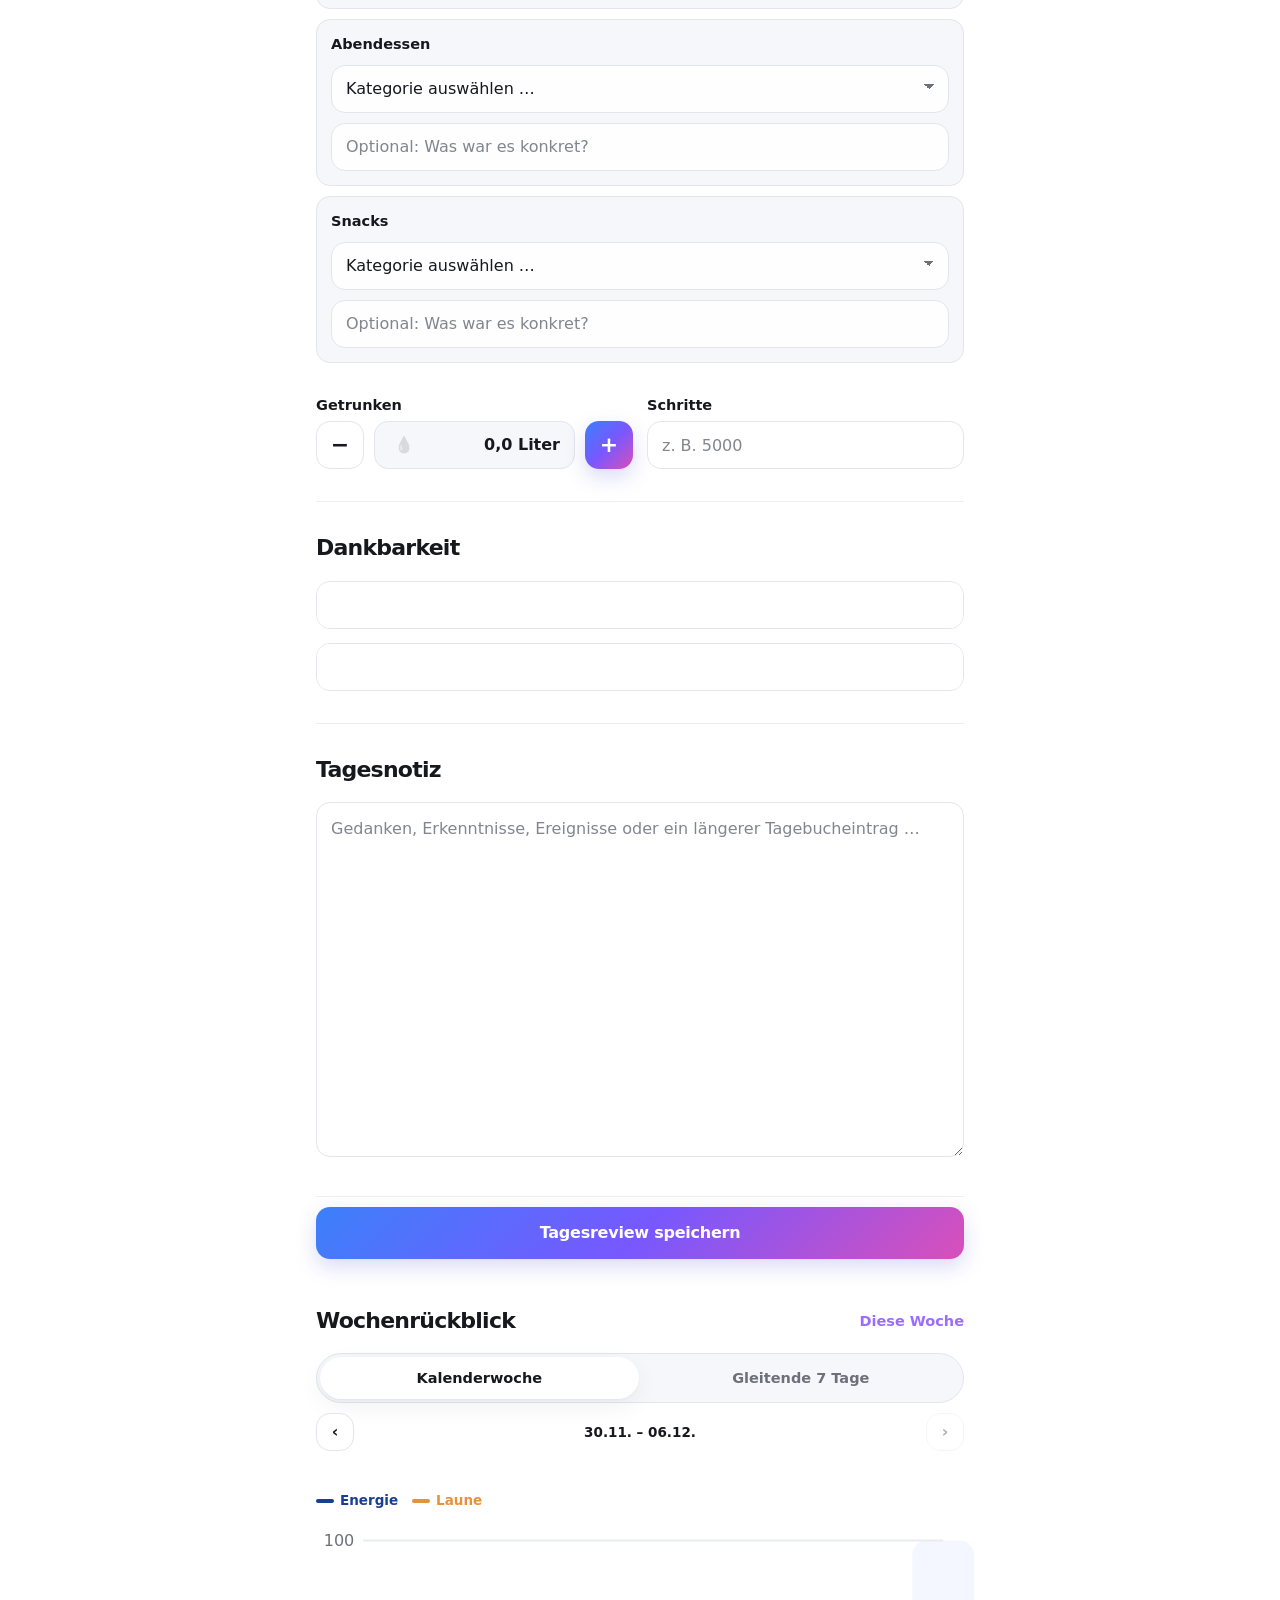
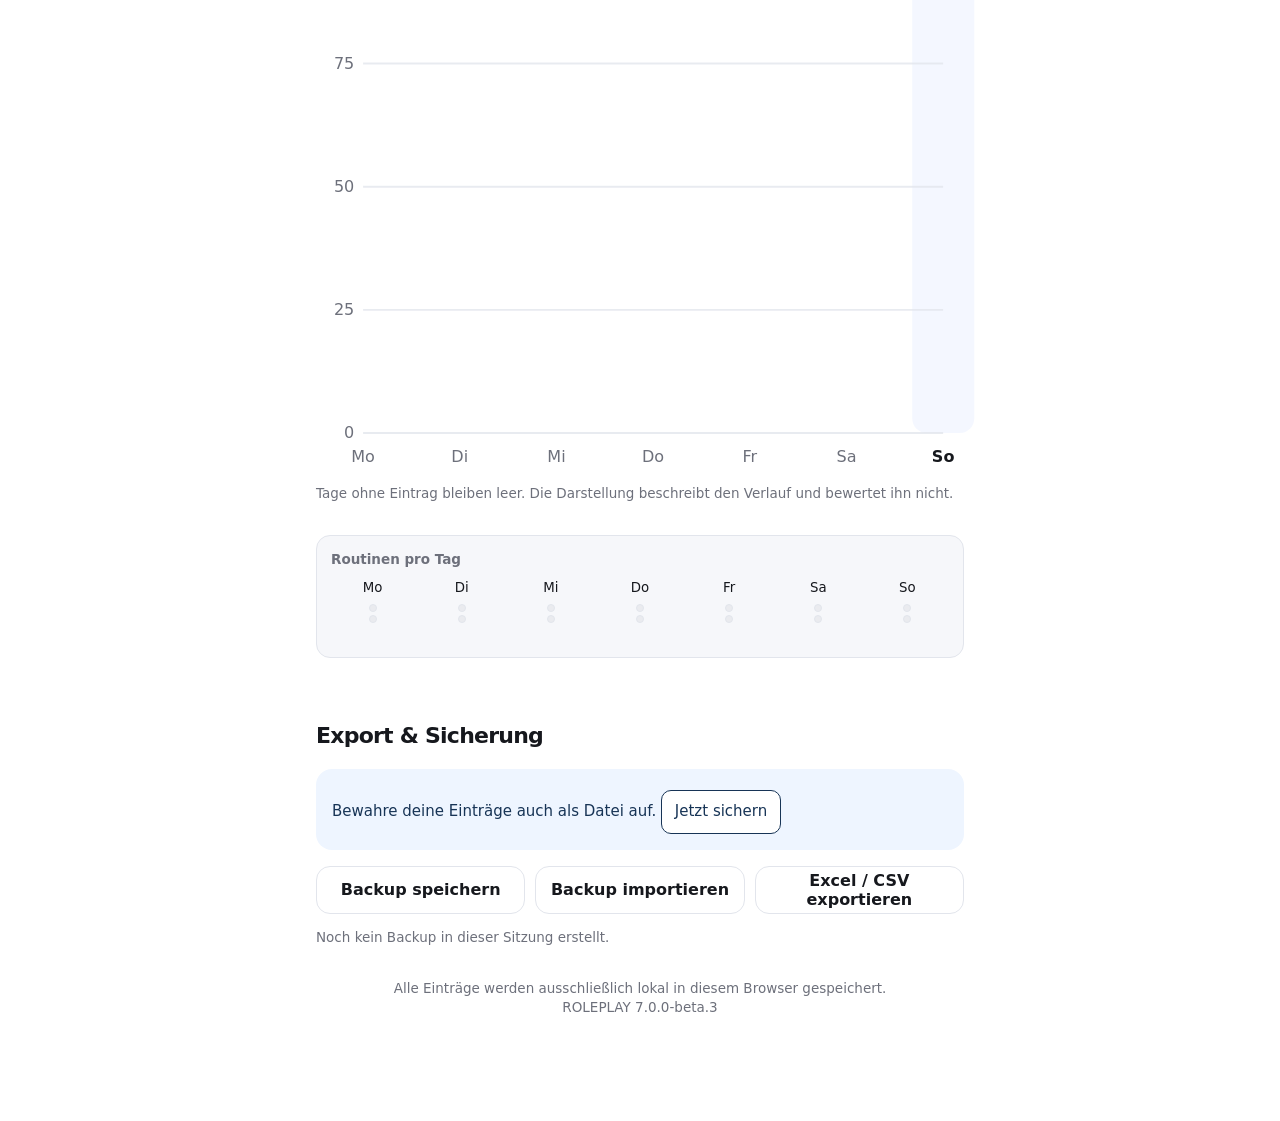
==== commit b468ce63: "Add files via upload" ====
--- a/index.html
+++ b/index.html
@@ -487,6 +487,7 @@
       </div>
       <div id="sessionContext" class="session-context" hidden></div>
       <div id="sessionMicroSteps" class="session-microsteps" hidden></div>
+      <section id="sessionGuidedExperience" class="session-guided-experience" hidden aria-live="polite"></section>
       <div class="session-controls">
         <button id="sessionPause" class="session-secondary-control" type="button" aria-label="Pause">Ⅱ</button>
         <button id="sessionComplete" class="session-complete-control" type="button" aria-label="Schritt erledigt">✓</button>
@@ -512,6 +513,15 @@
         </div>
       </section>
     </div>
+  </dialog>
+
+  <dialog id="routineCompletionDialog" class="form-dialog routine-completion-dialog">
+    <div class="routine-completion-mark" aria-hidden="true">✓</div>
+    <h3 id="routineCompletionTitle">Bereit für den Tag.</h3>
+    <p id="routineCompletionMeta" class="routine-completion-meta"></p>
+    <div id="routineCompletionRole" class="routine-completion-role"></div>
+    <div id="routineCompletionAction" class="routine-completion-action"></div>
+    <button id="routineCompletionClose" class="primary-button compact" type="button">Tag beginnen</button>
   </dialog>
 
 
--- a/style.css
+++ b/style.css
@@ -3229,3 +3229,303 @@
   .role-mascot-image { grid-row: 2; align-self: center; }
   .state-overview-card .day-journey { --stop-size: 36px; }
 }
+
+/* ==========================================================================
+   19. Morning Experience v2
+   Die Routine ist kein Verwaltungsbildschirm mehr, sondern eine geführte
+   Choreografie: Umfang wählen -> Phase für Phase -> Tagesausrichtung.
+   ========================================================================== */
+.routine-launchpad.is-morning-experience {
+  overflow: hidden;
+  padding: clamp(20px, 5vw, 28px);
+  background:
+    radial-gradient(circle at 88% 8%, rgba(247,175,82,.24), transparent 34%),
+    radial-gradient(circle at 10% 105%, rgba(112,92,242,.13), transparent 42%),
+    var(--card);
+}
+.routine-launchpad.is-morning-experience h2 {
+  max-width: 16ch;
+  font-size: clamp(30px, 8vw, 42px);
+  line-height: .98;
+}
+.routine-launchpad-foot {
+  display: block;
+  color: var(--muted);
+  font-size: var(--fs-tiny);
+  line-height: 1.4;
+}
+.routine-mode-picker {
+  width: 100%;
+  display: grid;
+  gap: 9px;
+  margin-top: 4px;
+}
+.routine-mode-option {
+  width: 100%;
+  min-height: 66px;
+  display: flex;
+  align-items: center;
+  justify-content: space-between;
+  gap: 12px;
+  padding: 11px 13px;
+  border-radius: 17px;
+  border: 1px solid var(--line);
+  background: rgba(255,255,255,.72);
+  color: var(--text);
+  text-align: left;
+  box-shadow: 0 6px 20px rgba(32,37,64,.06);
+}
+.routine-mode-option span { min-width: 0; display: grid; gap: 2px; }
+.routine-mode-option strong { font-size: var(--fs-body); font-weight: 820; }
+.routine-mode-option small { color: var(--muted); font-size: var(--fs-tiny); }
+.routine-mode-option b {
+  flex: 0 0 auto;
+  padding: 6px 9px;
+  border-radius: var(--r-pill);
+  background: var(--tint-neutral);
+  font-size: var(--fs-small);
+  font-weight: 800;
+}
+.routine-mode-option.is-primary {
+  border-color: var(--tint-accent-line);
+  background: linear-gradient(135deg, rgba(255,255,255,.88), rgba(248,242,255,.92));
+  box-shadow: 0 10px 28px rgba(83,62,171,.12);
+}
+.routine-mode-option.is-primary b { background: var(--brand-gradient); color: #fff; }
+
+.routine-session-dialog .session-content {
+  max-height: calc(100dvh - 66px - env(safe-area-inset-top));
+  overflow-y: auto;
+  overscroll-behavior: contain;
+  -webkit-overflow-scrolling: touch;
+}
+.routine-session-dialog[data-theme="morning"]::after {
+  content: "";
+  position: fixed;
+  inset: 0;
+  z-index: 0;
+  pointer-events: none;
+  opacity: var(--morning-phase-opacity, .06);
+  background: linear-gradient(180deg, rgba(255,198,106,.5), transparent 48%, rgba(116,104,244,.20));
+}
+.session-guided-experience {
+  width: 100%;
+  max-width: 620px;
+  display: grid;
+  gap: 14px;
+  text-align: left;
+}
+.session-guided-experience[hidden] { display: none; }
+.routine-session-dialog.is-guided-alignment .session-content { gap: 12px; }
+.routine-session-dialog.is-guided-alignment .session-content > h2 {
+  font-size: clamp(28px, 7vw, 38px);
+  letter-spacing: -.035em;
+}
+.routine-session-dialog.is-guided-alignment .session-timer-circle {
+  width: auto;
+  min-width: 214px;
+  aspect-ratio: auto;
+  display: flex;
+  align-items: center;
+  justify-content: center;
+  gap: 10px;
+  padding: 10px 14px;
+  border-radius: var(--r-pill);
+  background: rgba(255,255,255,.78);
+  border: 1px solid var(--line);
+  box-shadow: 0 10px 30px rgba(30,24,70,.10);
+  backdrop-filter: blur(14px);
+}
+.routine-session-dialog.is-guided-alignment .session-timer-circle::before { display: none; }
+.routine-session-dialog.is-guided-alignment .session-item-emoji { font-size: 24px; }
+.routine-session-dialog.is-guided-alignment .session-timer-circle strong { font-size: 22px; }
+.routine-session-dialog.is-guided-alignment .session-adjust { gap: 5px; }
+.routine-session-dialog.is-guided-alignment .session-adjust button {
+  min-height: 32px;
+  padding: 0 9px;
+  font-size: 11px;
+}
+
+.alignment-progress {
+  display: grid;
+  grid-template-columns: repeat(6, 1fr);
+  gap: 5px;
+  width: 100%;
+}
+.alignment-progress i {
+  height: 4px;
+  border-radius: var(--r-pill);
+  background: var(--line);
+  transition: background .18s ease, transform .18s ease;
+}
+.alignment-progress i.is-done { background: rgba(101,88,222,.40); }
+.alignment-progress i.is-active { background: var(--brand-gradient); transform: scaleY(1.35); }
+.alignment-screen {
+  display: grid;
+  gap: 14px;
+  min-height: 300px;
+  padding: clamp(16px, 4vw, 22px);
+  border: 1px solid rgba(255,255,255,.76);
+  border-radius: 24px;
+  background: rgba(255,255,255,.82);
+  box-shadow: 0 20px 50px rgba(42,35,92,.10);
+  backdrop-filter: blur(20px) saturate(1.05);
+}
+.alignment-kicker {
+  font-size: 10px;
+  font-weight: 900;
+  letter-spacing: .13em;
+  color: var(--accent);
+}
+.alignment-screen h3 {
+  margin: 0;
+  font-size: clamp(24px, 6vw, 32px);
+  line-height: 1.02;
+  letter-spacing: -.035em;
+}
+.alignment-lead {
+  margin: 0;
+  color: var(--muted);
+  font-size: var(--fs-body);
+  line-height: 1.5;
+}
+.alignment-role-chip,
+.routine-completion-role {
+  display: flex;
+  align-items: center;
+  gap: 12px;
+  padding: 12px 14px;
+  border-radius: 18px;
+  background: var(--tint-neutral);
+}
+.alignment-role-chip > span,
+.routine-completion-role > span { font-size: 28px; }
+.alignment-role-chip div,
+.routine-completion-role div { display: grid; gap: 1px; }
+.alignment-role-chip small,
+.routine-completion-role small { color: var(--muted); font-size: var(--fs-tiny); }
+.alignment-role-chip strong,
+.routine-completion-role strong { font-size: var(--fs-body); }
+.alignment-field { display: grid; gap: 7px; }
+.alignment-field > span {
+  font-size: var(--fs-small);
+  font-weight: 760;
+  line-height: 1.35;
+}
+.alignment-field textarea,
+.alignment-field input,
+.alignment-field select {
+  width: 100%;
+  border: 1px solid var(--line);
+  border-radius: 14px;
+  background: rgba(248,249,252,.92);
+  color: var(--text);
+  font: inherit;
+}
+.alignment-field textarea { min-height: 76px; padding: 11px 12px; resize: vertical; }
+.alignment-field input,
+.alignment-field select { min-height: 46px; padding: 0 12px; }
+.alignment-field textarea:focus,
+.alignment-field input:focus,
+.alignment-field select:focus {
+  outline: 0;
+  border-color: var(--accent);
+  box-shadow: 0 0 0 3px var(--tint-accent);
+}
+.alignment-commitment-static {
+  display: grid;
+  gap: 4px;
+  padding: 13px 14px;
+  border-radius: 16px;
+  border: 1px solid var(--tint-accent-line);
+  background: var(--tint-accent);
+}
+.alignment-commitment-static small { color: var(--muted); font-size: var(--fs-tiny); }
+.alignment-commitment-static strong { line-height: 1.38; }
+.visualization-button {
+  min-height: 92px;
+  display: grid;
+  place-items: center;
+  gap: 5px;
+  border: 0;
+  border-radius: 20px;
+  background: var(--brand-gradient);
+  color: #fff;
+  box-shadow: var(--shadow-brand);
+}
+.visualization-button span { font-size: 18px; }
+.visualization-button strong { font-size: 20px; }
+.alignment-help,
+.alignment-finish-copy {
+  color: var(--muted);
+  font-size: var(--fs-small);
+  line-height: 1.45;
+}
+.alignment-nav {
+  display: grid;
+  grid-template-columns: .75fr 1.25fr;
+  gap: 9px;
+}
+.alignment-nav button {
+  min-height: 50px;
+  border-radius: 15px;
+  font-weight: 800;
+}
+.alignment-nav-back {
+  border: 1px solid var(--line);
+  background: rgba(255,255,255,.72);
+  color: var(--muted);
+}
+.alignment-nav-next {
+  border: 0;
+  background: var(--brand-gradient);
+  color: #fff;
+  box-shadow: var(--shadow-brand);
+}
+.alignment-nav-next span { margin-left: 6px; }
+.alignment-nav button:disabled { opacity: .36; box-shadow: none; }
+.session-complete-control.is-ready { animation: routineReadyPulse 1.35s ease-in-out infinite; }
+@keyframes routineReadyPulse {
+  0%, 100% { transform: scale(1); box-shadow: var(--shadow-brand); }
+  50% { transform: scale(1.045); box-shadow: 0 10px 34px rgba(92,73,216,.32); }
+}
+
+.routine-completion-dialog { text-align: center; }
+.routine-completion-mark {
+  width: 68px;
+  height: 68px;
+  display: grid;
+  place-items: center;
+  margin: 0 auto 4px;
+  border-radius: 50%;
+  background: var(--brand-gradient);
+  color: #fff;
+  font-size: 31px;
+  font-weight: 900;
+  box-shadow: var(--shadow-brand);
+}
+.routine-completion-dialog h3 { margin: 4px 0 0; font-size: clamp(28px, 7vw, 36px); }
+.routine-completion-meta { margin: 0; color: var(--muted); font-size: var(--fs-small); }
+.routine-completion-role { text-align: left; margin-top: 4px; }
+.routine-completion-action {
+  display: grid;
+  gap: 4px;
+  padding: 14px;
+  border-radius: 18px;
+  background: var(--tint-accent);
+  text-align: left;
+}
+.routine-completion-action small { color: var(--muted); font-size: var(--fs-tiny); }
+.routine-completion-action strong { font-size: var(--fs-body); line-height: 1.4; }
+.routine-completion-dialog .primary-button { width: 100%; margin-top: 6px; }
+
+@media (max-width: 390px) {
+  .routine-mode-option { min-height: 60px; }
+  .routine-session-dialog.is-guided-alignment .session-adjust { display: none; }
+  .alignment-screen { min-height: 270px; }
+}
+
+@media (prefers-reduced-motion: reduce) {
+  .session-complete-control.is-ready { animation: none; }
+  .alignment-progress i { transition: none; }
+}
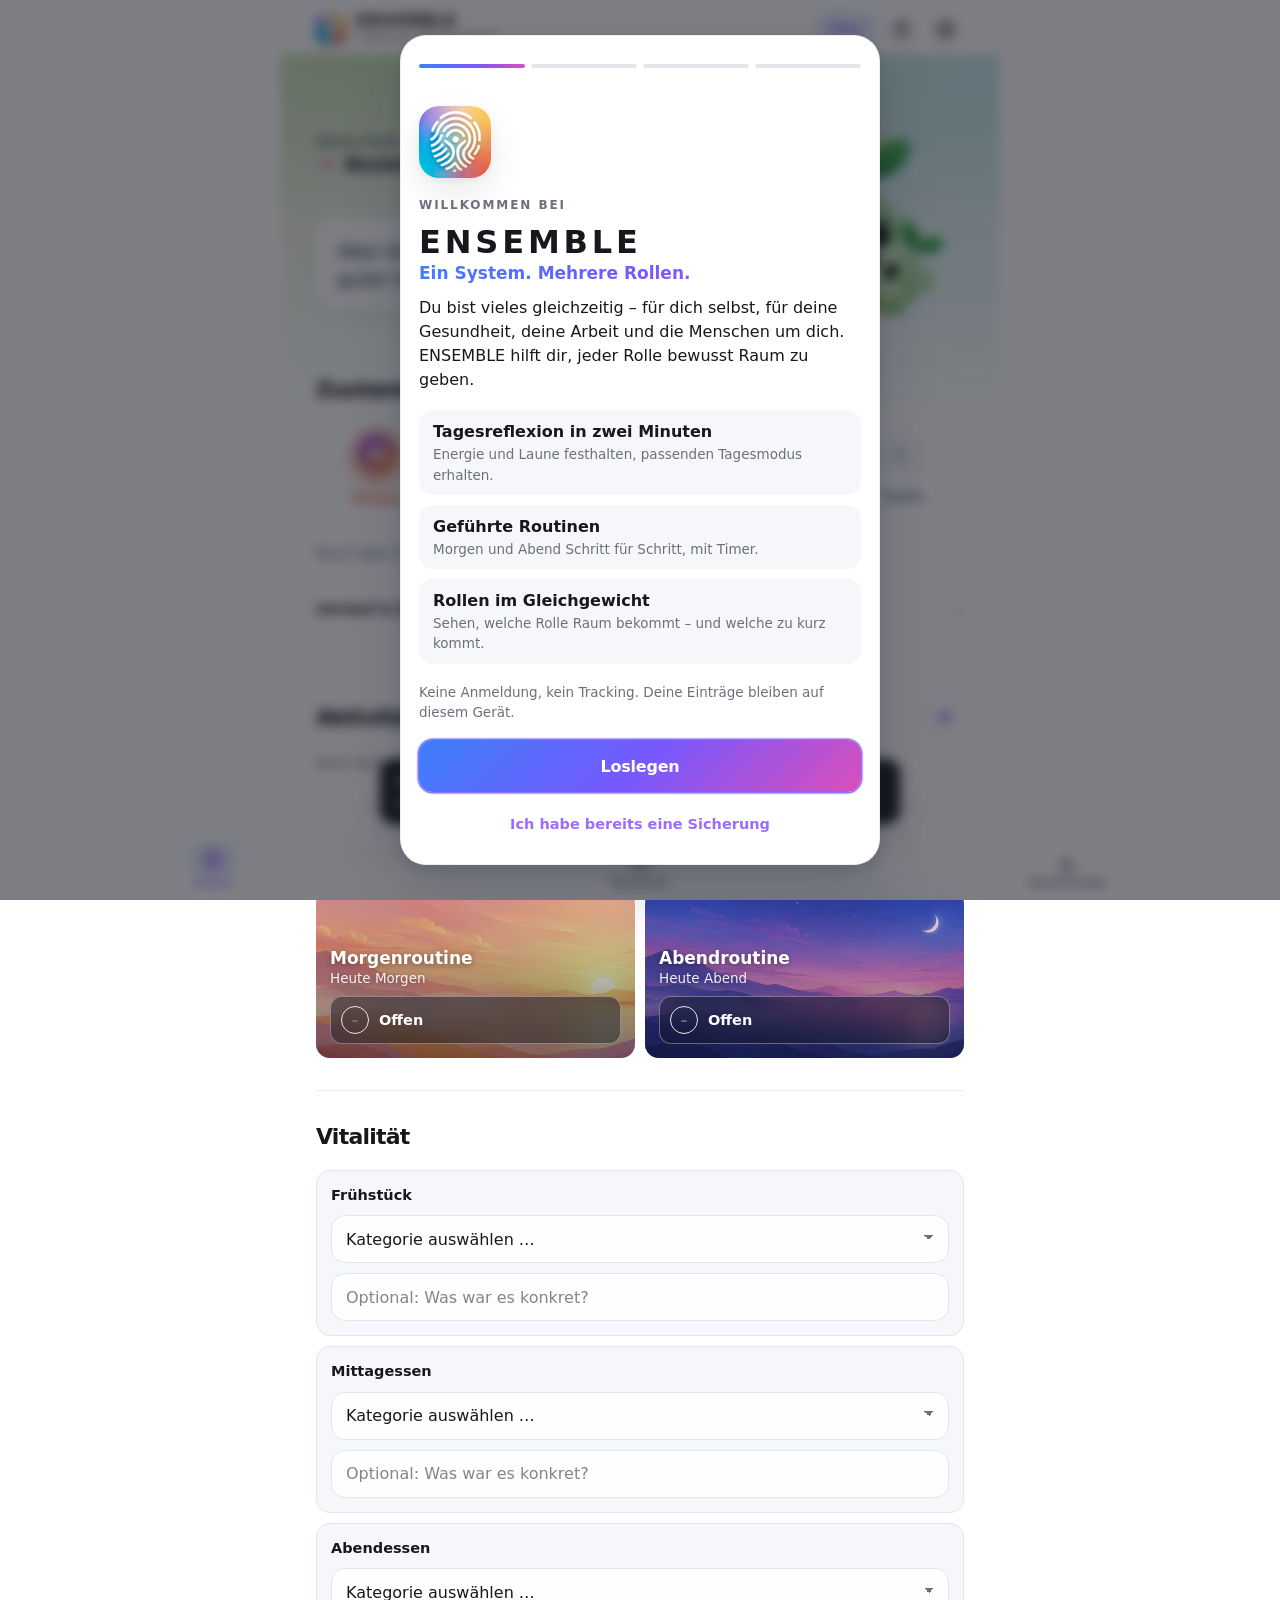
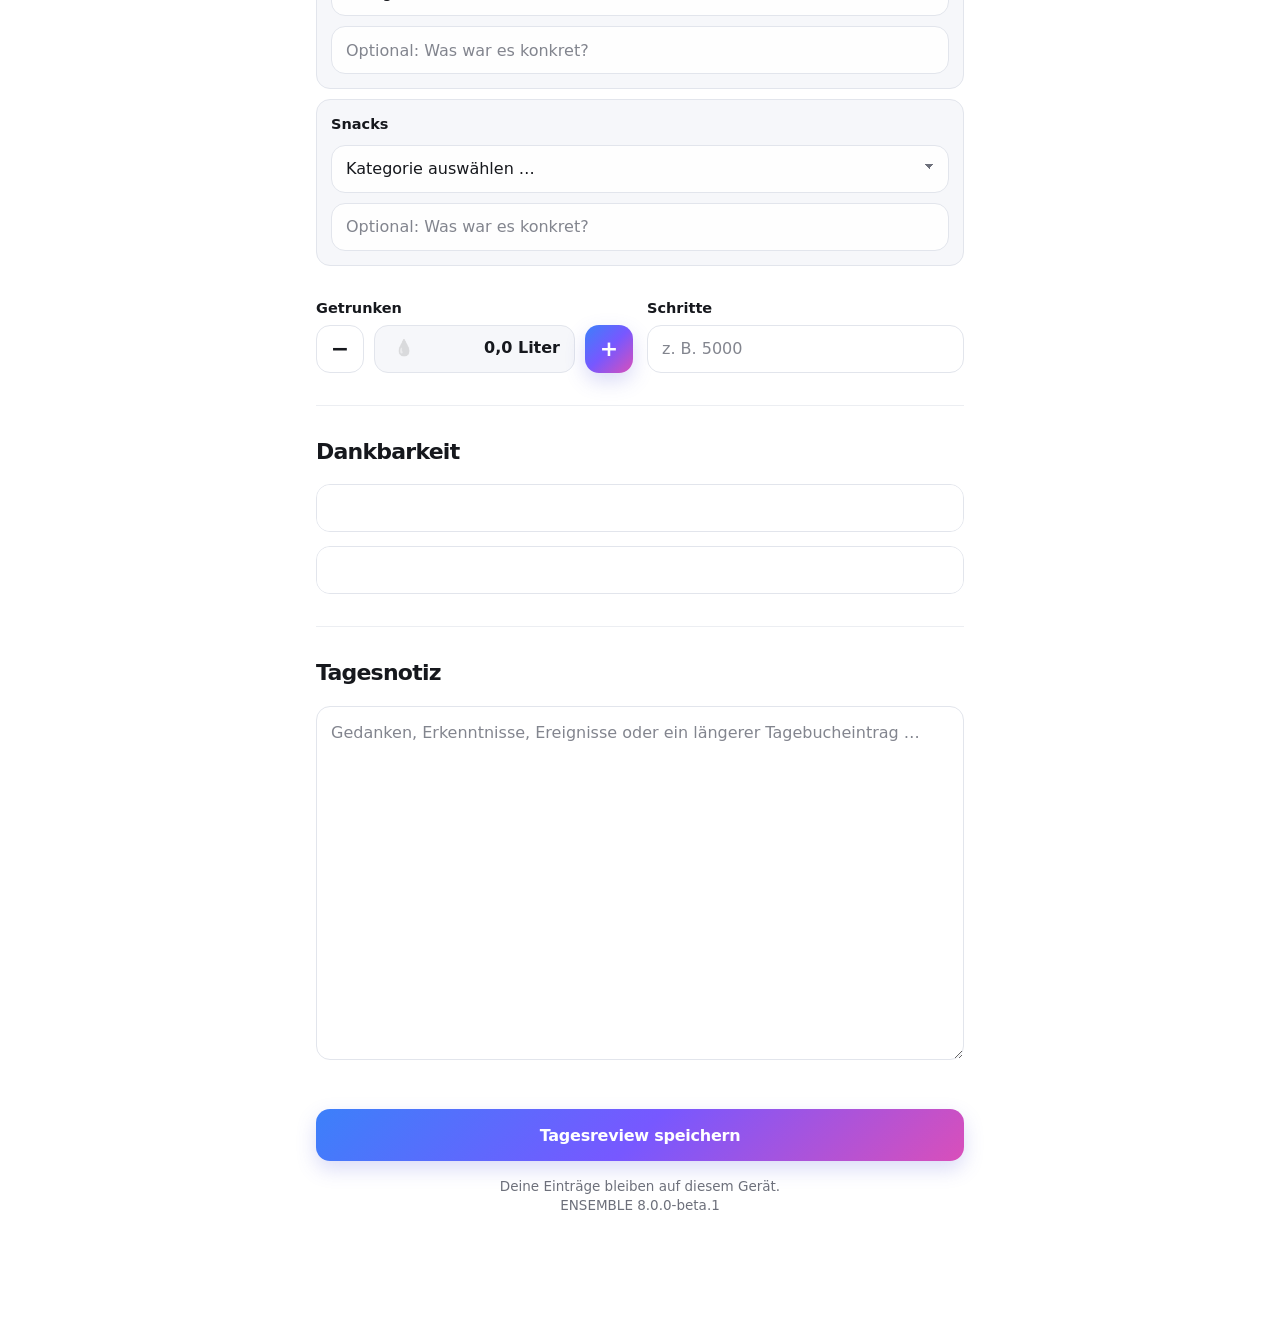
==== commit 93ca8e8a: "Add files via upload" ====
--- a/index.html
+++ b/index.html
@@ -7,20 +7,30 @@
   <meta name="color-scheme" content="light">
   <meta name="apple-mobile-web-app-capable" content="yes">
   <meta name="apple-mobile-web-app-status-bar-style" content="default">
-  <meta name="apple-mobile-web-app-title" content="Roleplay">
+  <meta name="apple-mobile-web-app-title" content="ENSEMBLE">
   <link rel="apple-touch-icon" href="icon-192.png">
   <link rel="manifest" href="manifest.webmanifest">
   <link rel="stylesheet" href="style.css">
   <link rel="stylesheet" href="product.css">
-  <meta name="description" content="Gestalte deinen Alltag mit eigenen Rollen, Routinen und einer täglichen Reflexion. Deine Einträge bleiben auf deinem Gerät.">
-  <title>Roleplay</title>
+  <meta name="description" content="ENSEMBLE hilft dir, alle Rollen deines Lebens bewusst zu steuern – mit Tagesreflexion, Routinen und Rollenauswertung. Deine Einträge bleiben auf deinem Gerät.">
+  <link rel="icon" href="icon-192.png">
+  <title>ENSEMBLE – Ein System. Mehrere Rollen.</title>
 </head>
 <body>
   <div class="app-shell">
-    <div id="productToolbar" class="product-toolbar"><span id="saveStatus" role="status" aria-live="polite">Lokal auf deinem Gerät</span><div><button id="openHelp" type="button" aria-label="Hilfe öffnen">Hilfe</button><button id="openSettings" type="button">Rollen & Einstellungen</button></div></div>
-    <div id="productMessage" class="product-message" role="status" hidden></div>
+    <div id="productToolbar" class="app-bar">
+      <div class="app-bar-brand">
+        <img src="icon-192.png" alt="" width="30" height="30" decoding="async">
+        <span><strong>ENSEMBLE</strong><small id="saveStatus" role="status" aria-live="polite">Lokal auf deinem Gerät</small></span>
+      </div>
+      <div class="app-bar-actions">
+        <button id="openPlus" class="plus-chip" type="button" aria-haspopup="dialog">Plus</button>
+        <button id="openHelp" class="app-bar-icon" type="button" aria-label="Hilfe öffnen"><svg viewBox="0 0 24 24" aria-hidden="true"><circle cx="12" cy="12" r="8.6"/><path d="M9.7 9.5a2.4 2.4 0 1 1 3.3 2.2c-.7.3-1 .8-1 1.5v.4"/><circle cx="12" cy="16.6" r=".4"/></svg></button>
+        <button id="openSettings" class="app-bar-icon" type="button" aria-label="Rollen und Einstellungen öffnen"><svg viewBox="0 0 24 24" aria-hidden="true"><circle cx="12" cy="12" r="3"/><path d="M19.4 13.5a7.7 7.7 0 0 0 0-3l2-1.5-2-3.4-2.3.9a7.6 7.6 0 0 0-2.6-1.5L14 2.6h-4l-.5 2.4a7.6 7.6 0 0 0-2.6 1.5l-2.3-.9-2 3.4 2 1.5a7.7 7.7 0 0 0 0 3l-2 1.5 2 3.4 2.3-.9a7.6 7.6 0 0 0 2.6 1.5l.5 2.4h4l.5-2.4a7.6 7.6 0 0 0 2.6-1.5l2.3.9 2-3.4Z"/></svg></button>
+      </div>
+    </div>
+
     <div id="storageError" class="storage-error" role="alert" hidden><strong>Deine Änderung braucht Aufmerksamkeit</strong><p id="storageErrorText"></p><button id="emergencyBackup" type="button">Notsicherung speichern</button><button id="recoveryImport" type="button">Gültige Sicherung importieren</button><input id="recoveryFile" type="file" accept=".json,application/json" hidden><button id="reloadApp" type="button">Neu laden</button></div>
-    <div id="updateBanner" class="product-message update-banner" role="status" hidden>Eine neue Version ist bereit. <button id="installUpdate" type="button">Speichern & aktualisieren</button></div>
     <h1 id="pageTitle" class="sr-only">Tagesreflexion</h1>
     <header class="app-header" id="appHeader">
       <div class="date-nav" id="dateNavigation">
@@ -40,13 +50,14 @@
           <select id="dayRole" class="header-role-input" aria-label="Aktive Tagesrolle wechseln"></select>
         </label>
         <p class="header-impulse" aria-live="polite"><span id="mascotQuote">Arabisch Schritt für Schritt erschließen … Inshallah</span></p>
-        <img id="roleMascotImage" class="role-mascot-image" src="mascot-ich.jpeg" width="1254" height="1254" decoding="async" fetchpriority="high" alt="" aria-hidden="true">
+        <img id="roleMascotImage" class="role-mascot-image" src="mascot-ich.jpeg" width="680" height="680" decoding="async" fetchpriority="high" alt="" aria-hidden="true">
       </div>
       <p id="roleTagline" class="sr-only"></p>
     </header>
 
     <main>
       <section id="reviewPage" class="app-page active" aria-label="Tagesreview">
+        <p id="backupReminder" class="inline-banner" hidden><span>Deine letzte Sicherung ist über eine Woche her.</span><button id="backupReminderButton" type="button">Jetzt sichern</button></p>
         <section class="card state-overview-card" aria-labelledby="stateOverviewTitle">
           <h2 id="stateOverviewTitle">Zustand &amp; Rollenmodus</h2>
           <div id="checkinSlots" class="checkin-slots" aria-label="Fünf Tages-Check-ins"></div>
@@ -106,7 +117,7 @@
           </div>
         </section>
 
-        <section class="card">
+        <section class="card" data-module="vitality">
           <h2>Vitalität</h2>
 
           <div class="meal-list">
@@ -152,7 +163,7 @@
           </div>
         </section>
 
-        <section class="card mindfulness-card">
+        <section class="card mindfulness-card" data-module="gratitude">
           <h2>Dankbarkeit</h2>
           <div class="reflection-stack">
             <div class="field-group reflection-field">
@@ -177,38 +188,7 @@
 
         <button id="saveButton" class="primary-button" type="button">Tagesreview speichern</button>
 
-        <details class="card stats-card week-course-card" open>
-          <summary class="lean-card-summary week-course-summary">
-            <h2>Wochenrückblick</h2>
-            <span id="weekLabel" class="week-label"></span>
-          </summary>
-          <div class="rp-segmented week-mode-switch" id="weekModeSwitch" role="group" aria-label="Zeitraum des Rückblicks">
-            <button type="button" class="rp-segment is-selected" data-week-mode="calendar" aria-pressed="true">Kalenderwoche</button>
-            <button type="button" class="rp-segment" data-week-mode="sliding" aria-pressed="false">Gleitende 7 Tage</button>
-          </div>
-          <div class="week-nav">
-            <button id="weekBack" class="icon-button" type="button" aria-label="Zurück">‹</button>
-            <span id="weekRange" class="week-nav-hint"></span>
-            <button id="weekForward" class="icon-button" type="button" aria-label="Vor">›</button>
-          </div>
-          <div id="statsSwipe" class="stats-swipe">
-            <div id="statsGrid" class="stats-grid"></div>
-          </div>
-        </details>
-
-        <section class="card">
-          <h2>Export & Sicherung</h2>
-          <p id="backupReminder" class="backup-reminder" hidden>Bewahre deine Einträge auch als Datei auf. <button id="backupReminderButton" type="button">Jetzt sichern</button></p>
-          <div class="export-buttons">
-            <button id="exportBackup" class="small-button export-button" type="button">Backup speichern</button>
-            <button id="importBackupButton" class="small-button export-button" type="button">Backup importieren</button>
-            <button id="exportCsv" class="small-button export-button" type="button">Excel / CSV exportieren</button>
-            <input id="importBackupInput" type="file" accept=".json,application/json" hidden>
-          </div>
-          <p id="backupStatus" class="backup-status">Noch kein Backup in dieser Sitzung erstellt.</p>
-        </section>
-
-        <p class="privacy-note">Alle Einträge werden ausschließlich lokal in diesem Browser gespeichert.<br><span id="appVersionLabel"></span></p>
+        <p class="privacy-note">Deine Einträge bleiben auf diesem Gerät.<br><span id="appVersionLabel"></span></p>
       </section>
 
       <section id="routinesPage" class="app-page" aria-label="Routinen">
@@ -248,6 +228,25 @@
       </section>
 
       <section id="analysisPage" class="app-page" aria-label="Auswertung">
+        <details class="card stats-card week-course-card" open>
+          <summary class="lean-card-summary week-course-summary">
+            <h2>Wochenrückblick</h2>
+            <span id="weekLabel" class="week-label"></span>
+          </summary>
+          <div class="rp-segmented week-mode-switch" id="weekModeSwitch" role="group" aria-label="Zeitraum des Rückblicks">
+            <button type="button" class="rp-segment is-selected" data-week-mode="calendar" aria-pressed="true">Kalenderwoche</button>
+            <button type="button" class="rp-segment" data-week-mode="sliding" aria-pressed="false">Gleitende 7 Tage</button>
+          </div>
+          <div class="week-nav">
+            <button id="weekBack" class="icon-button" type="button" aria-label="Zurück">‹</button>
+            <span id="weekRange" class="week-nav-hint"></span>
+            <button id="weekForward" class="icon-button" type="button" aria-label="Vor">›</button>
+          </div>
+          <div id="statsSwipe" class="stats-swipe">
+            <div id="statsGrid" class="stats-grid"></div>
+          </div>
+        </details>
+
         <section class="card role-presence-card" aria-labelledby="roleSplitTitle">
           <div class="section-title-row">
             <h2 id="roleSplitTitle">Rollenpräsenz</h2>
@@ -264,7 +263,7 @@
           <div id="roleSplitImpulses" class="month-impulses"></div>
         </section>
 
-        <section class="card" aria-labelledby="monthReviewTitle">
+        <section id="monthReviewCard" class="card" aria-labelledby="monthReviewTitle">
           <div class="section-title-row">
             <h2 id="monthReviewTitle">Monatsrückblick</h2>
           </div>
@@ -273,6 +272,7 @@
             <span id="monthLabel" class="week-nav-hint"></span>
             <button id="monthForward" class="icon-button" type="button" aria-label="Nächster Monat">›</button>
           </div>
+          <div id="monthPlusTeaser" class="plus-teaser" hidden><strong>Dein Monat auf einen Blick</strong><p>Monatsrückblick, Vergleich zum Vormonat und Monatsreport sind Teil von ENSEMBLE Plus.</p><button type="button" class="primary-button compact" data-open-plus="month">Plus ansehen</button></div>
           <div id="monthSummary" class="month-summary"></div>
           <div id="monthImpulses" class="month-impulses"></div>
           <div class="export-buttons">
@@ -287,19 +287,23 @@
     </main>
 
     <nav class="bottom-nav" aria-label="Hauptnavigation">
-      <button class="nav-button active" data-page="review" type="button" aria-label="Tagesreflexion" title="Tagesreflexion">
-        <span class="nav-symbol" aria-hidden="true"><svg viewBox="0 0 24 24"><rect x="4.6" y="3.4" width="14.8" height="17.2" rx="3.4"></rect><line x1="8.4" y1="8.6" x2="15.6" y2="8.6"></line><line x1="8.4" y1="12" x2="15.6" y2="12"></line><line x1="8.4" y1="15.4" x2="13" y2="15.4"></line></svg></span>
+      <button class="nav-button active" data-page="review" type="button" aria-label="Heute" title="Heute">
+        <span class="nav-symbol" aria-hidden="true"><svg viewBox="0 0 24 24"><rect x="4.6" y="3.4" width="14.8" height="17.2" rx="3.4"></rect><line x1="8.4" y1="8.6" x2="15.6" y2="8.6"></line><line x1="8.4" y1="12" x2="15.6" y2="12"></line><line x1="8.4" y1="15.4" x2="13" y2="15.4"></line></svg></span><span class="nav-label">Heute</span>
       </button>
       <button class="nav-button" data-page="routines" type="button" aria-label="Routinen" title="Routinen">
-        <span class="nav-symbol" aria-hidden="true"><svg viewBox="0 0 24 24"><path d="M7 15.4a5 5 0 0 1 10 0"></path><line x1="3.4" y1="15.4" x2="20.6" y2="15.4"></line><line x1="12" y1="3.6" x2="12" y2="6.2"></line><line x1="5.4" y1="6.3" x2="7.2" y2="8.1"></line><line x1="18.6" y1="6.3" x2="16.8" y2="8.1"></line><line x1="6.4" y1="19.4" x2="17.6" y2="19.4"></line></svg></span>
+        <span class="nav-symbol" aria-hidden="true"><svg viewBox="0 0 24 24"><path d="M7 15.4a5 5 0 0 1 10 0"></path><line x1="3.4" y1="15.4" x2="20.6" y2="15.4"></line><line x1="12" y1="3.6" x2="12" y2="6.2"></line><line x1="5.4" y1="6.3" x2="7.2" y2="8.1"></line><line x1="18.6" y1="6.3" x2="16.8" y2="8.1"></line><line x1="6.4" y1="19.4" x2="17.6" y2="19.4"></line></svg></span><span class="nav-label">Routinen</span>
       </button>
       <button class="nav-button" data-page="analysis" type="button" aria-label="Auswertung" title="Auswertung">
-        <span class="nav-symbol" aria-hidden="true"><svg viewBox="0 0 24 24"><line x1="4.2" y1="19.4" x2="19.8" y2="19.4"></line><line x1="8" y1="19.4" x2="8" y2="12.6"></line><line x1="12" y1="19.4" x2="12" y2="7.4"></line><line x1="16" y1="19.4" x2="16" y2="15"></line></svg></span>
+        <span class="nav-symbol" aria-hidden="true"><svg viewBox="0 0 24 24"><line x1="4.2" y1="19.4" x2="19.8" y2="19.4"></line><line x1="8" y1="19.4" x2="8" y2="12.6"></line><line x1="12" y1="19.4" x2="12" y2="7.4"></line><line x1="16" y1="19.4" x2="16" y2="15"></line></svg></span><span class="nav-label">Auswertung</span>
       </button>
       <button class="nav-button" data-page="streaks" type="button" aria-label="Streaks" title="Streaks">
-        <span class="nav-symbol" aria-hidden="true"><svg viewBox="0 0 24 24"><path d="M12 21.2a5.9 5.9 0 0 0 5.9-5.9c0-4-3-6.6-5.9-9.6-2.9 3-5.9 5.6-5.9 9.6A5.9 5.9 0 0 0 12 21.2Z"></path><path d="M12 21.2a2.6 2.6 0 0 0 2.6-2.6c0-1.7-1.3-2.8-2.6-4.2-1.3 1.4-2.6 2.5-2.6 4.2A2.6 2.6 0 0 0 12 21.2Z"></path></svg></span>
+        <span class="nav-symbol" aria-hidden="true"><svg viewBox="0 0 24 24"><path d="M12 21.2a5.9 5.9 0 0 0 5.9-5.9c0-4-3-6.6-5.9-9.6-2.9 3-5.9 5.6-5.9 9.6A5.9 5.9 0 0 0 12 21.2Z"></path><path d="M12 21.2a2.6 2.6 0 0 0 2.6-2.6c0-1.7-1.3-2.8-2.6-4.2-1.3 1.4-2.6 2.5-2.6 4.2A2.6 2.6 0 0 0 12 21.2Z"></path></svg></span><span class="nav-label">Streaks</span>
       </button>
     </nav>
+    <div class="toast-region" aria-live="polite">
+      <div id="productMessage" class="toast" role="status" hidden></div>
+      <div id="updateBanner" class="toast update-banner" role="status" hidden><span>Eine neue Version ist bereit.</span><button id="installUpdate" type="button">Aktualisieren</button></div>
+    </div>
   </div>
 
   <dialog id="stateCheckinDialog" class="form-dialog state-checkin-dialog">
@@ -578,68 +582,190 @@
     </div>
   </dialog>
 
-    <dialog id="onboardingDialog" class="form-dialog product-dialog onboarding-dialog" aria-labelledby="onboardingTitle">
-    <form id="onboardingForm">
-      <p class="product-eyebrow">DEIN ALLTAG. DEINE ROLLEN.</p>
-      <h2 id="onboardingTitle">Wie möchtest du starten?</h2>
-      <p>Eine Rolle beschreibt einen Lebensbereich, der dir wichtig ist. Wähle einen Startpunkt und passe ihn später an.</p>
-      <div class="template-choices">
-        <label><input type="radio" name="startTemplate" value="general" checked><span><strong>Alltag als Startpunkt</strong><small>Ich, Gesundheit, Lernen, Beruf, Zuhause und Beziehungen.</small></span></label>
-        <label><input type="radio" name="startTemplate" value="personal"><span><strong>ROLEPLAY mit Islam</strong><small>Die ursprünglichen sieben Rollen mit Gebeten und persönlichen Routinen als Vorlage.</small></span></label>
-        <label><input type="radio" name="startTemplate" value="empty"><span><strong>Mit einer eigenen Rolle</strong><small>Beginne klein und ergänze weitere Rollen, wenn du sie brauchst.</small></span></label>
-      </div>
-      <div id="firstRoleField" hidden><label>Meine erste Rolle<input id="firstRoleName" maxlength="48" placeholder="Zum Beispiel: Kreativer Mensch"></label><label>Was ist mir dabei wichtig?<textarea id="firstRoleGoal" maxlength="400" rows="2"></textarea></label></div>
-      <label class="toggle-line"><input id="setupReligion" type="checkbox"> Islamische Inhalte verwenden</label>
-      <p class="settings-hint">Deine Einträge bleiben auf diesem Gerät. Sichere sie regelmäßig als Datei, damit du sie bei einem Gerätewechsel wiederherstellen kannst.</p>
-      <p id="onboardingError" class="form-error" role="alert"></p>
-      <button type="submit" class="primary-button">Meine Rollen einrichten</button>
-      <button id="onboardingImport" type="button" class="text-button">Ich habe bereits eine Sicherung</button>
-      <input id="onboardingFile" type="file" accept=".json,application/json" hidden>
+  <dialog id="onboardingDialog" class="form-dialog product-dialog onboarding-dialog" aria-labelledby="onboardingTitle">
+    <form id="onboardingForm" novalidate>
+      <div class="onboarding-progress" aria-hidden="true"><span></span><span></span><span></span><span></span></div>
+
+      <section class="onboarding-step" data-onboarding-step="1">
+        <img class="onboarding-logo" src="icon-192.png" alt="" width="72" height="72">
+        <p class="product-eyebrow">Willkommen bei</p>
+        <h2 id="onboardingTitle">ENSEMBLE</h2>
+        <p class="onboarding-claim">Ein System. Mehrere Rollen.</p>
+        <p>Du bist vieles gleichzeitig – für dich selbst, für deine Gesundheit, deine Arbeit und die Menschen um dich. ENSEMBLE hilft dir, jeder Rolle bewusst Raum zu geben.</p>
+        <ul class="value-list">
+          <li><strong>Tagesreflexion in zwei Minuten</strong><small>Energie und Laune festhalten, passenden Tagesmodus erhalten.</small></li>
+          <li><strong>Geführte Routinen</strong><small>Morgen und Abend Schritt für Schritt, mit Timer.</small></li>
+          <li><strong>Rollen im Gleichgewicht</strong><small>Sehen, welche Rolle Raum bekommt – und welche zu kurz kommt.</small></li>
+        </ul>
+        <p class="settings-hint">Keine Anmeldung, kein Tracking. Deine Einträge bleiben auf diesem Gerät.</p>
+        <div class="onboarding-actions">
+          <button type="button" class="primary-button" data-onboarding-next>Loslegen</button>
+          <button id="onboardingImport" type="button" class="text-button">Ich habe bereits eine Sicherung</button>
+          <input id="onboardingFile" type="file" accept=".json,application/json" hidden>
+        </div>
+      </section>
+
+      <section class="onboarding-step" data-onboarding-step="2" hidden>
+        <p class="product-eyebrow">Schritt 1 von 3</p>
+        <h2>Welche Rollen trägst du?</h2>
+        <p>Wähle die Lebensbereiche, die dir gerade wichtig sind. Drei bis fünf sind ein guter Anfang. Namen, Farben und Ziele passt du später jederzeit an.</p>
+        <div id="onboardingRoleChoices" class="role-choice-grid" role="group" aria-label="Rollen auswählen"></div>
+        <div class="custom-role-row">
+          <label class="sr-only" for="customRoleName">Eigene Rolle</label>
+          <input id="customRoleName" maxlength="48" placeholder="Eigene Rolle, z. B. Musikerin">
+          <button id="addCustomRole" type="button" class="secondary-button">Hinzufügen</button>
+        </div>
+        <p id="onboardingRoleError" class="form-error" role="alert"></p>
+        <div class="onboarding-actions two">
+          <button type="button" class="secondary-button" data-onboarding-back>Zurück</button>
+          <button type="button" class="primary-button" data-onboarding-next>Weiter</button>
+        </div>
+      </section>
+
+      <section class="onboarding-step" data-onboarding-step="3" hidden>
+        <p class="product-eyebrow">Schritt 2 von 3</p>
+        <h2>Was möchtest du begleiten?</h2>
+        <p>Die Tagesreflexion ist immer dabei. Alles andere ist optional und lässt sich später in den Einstellungen ändern.</p>
+        <div class="module-choices">
+          <label><input id="setupVitality" type="checkbox" checked><span><strong>Vitalität</strong><small>Mahlzeiten, Wasser und Schritte.</small></span></label>
+          <label><input id="setupGratitude" type="checkbox" checked><span><strong>Dankbarkeit</strong><small>Zwei kurze Einträge am Tag.</small></span></label>
+          <label><input id="setupRoutines" type="checkbox" checked><span><strong>Beispielroutinen</strong><small>Eine kurze Morgen- und Abendroutine als Ausgangspunkt.</small></span></label>
+          <label><input id="setupStreaks" type="checkbox"><span><strong>Streaks</strong><small>Gewohnheiten, die du hältst – etwa rauchfrei. Geschützt hinter einer Abfrage.</small></span></label>
+          <label><input id="setupReligion" type="checkbox"><span><strong>Islamische Praxis</strong><small>Gebete, Fastentage, Namen Allahs und ein Gottesfurcht-Regler.</small></span></label>
+        </div>
+        <div class="onboarding-actions two">
+          <button type="button" class="secondary-button" data-onboarding-back>Zurück</button>
+          <button type="button" class="primary-button" data-onboarding-next>Weiter</button>
+        </div>
+      </section>
+
+      <section class="onboarding-step" data-onboarding-step="4" hidden>
+        <p class="product-eyebrow">Schritt 3 von 3</p>
+        <h2>Bereit für deinen ersten Tag.</h2>
+        <p id="onboardingSummary" class="onboarding-summary"></p>
+        <div class="trust-box">
+          <strong>Deine Daten gehören dir</strong>
+          <p>Alles bleibt lokal auf diesem Gerät. Sichere deine Einträge ab und zu als Datei – ENSEMBLE erinnert dich daran. Sicherung und Export deiner Daten sind immer kostenlos.</p>
+        </div>
+        <label class="plus-trial-offer"><input id="setupTrial" type="checkbox" checked><span><strong>ENSEMBLE Plus 14 Tage kostenlos testen</strong><small>Alle Funktionen freigeschaltet. Endet automatisch – ohne Zahlungsdaten, ohne Abo.</small></span></label>
+        <p id="onboardingError" class="form-error" role="alert"></p>
+        <div class="onboarding-actions two">
+          <button type="button" class="secondary-button" data-onboarding-back>Zurück</button>
+          <button type="submit" class="primary-button">Starten</button>
+        </div>
+      </section>
     </form>
   </dialog>
 
+  <dialog id="plusDialog" class="form-dialog product-dialog plus-dialog" aria-labelledby="plusTitle">
+    <div class="settings-heading">
+      <div>
+        <p class="product-eyebrow">ENSEMBLE</p>
+        <h2 id="plusTitle"><span class="plus-wordmark">Plus</span></h2>
+      </div>
+      <button id="plusClose" class="icon-button" type="button" aria-label="Schließen">✕</button>
+    </div>
+    <p id="plusReason" class="plus-reason" hidden></p>
+    <div id="plusStatus" class="plus-status"></div>
+    <ul class="plus-features">
+      <li><strong>Alle Rollen</strong><small>Unbegrenzt viele aktive Rollen statt fünf.</small></li>
+      <li><strong>Eigene Routinen</strong><small>Beliebig viele Routinen, Routine-Dateien laden und teilen.</small></li>
+      <li><strong>Monatsauswertung</strong><small>Monatsrückblick, Rollenpräsenz im Monat und Monatsreport.</small></li>
+      <li><strong>Rollenfokus</strong><small>Eine Rolle für Tage oder Wochen in den Mittelpunkt stellen.</small></li>
+      <li><strong>Excel-Export</strong><small>Alle Einträge als CSV für eigene Auswertungen.</small></li>
+    </ul>
+    <p class="settings-hint">Deine Einträge bleiben immer zugänglich – auch ohne Plus. Sicherungen sind immer kostenlos.</p>
+    <div id="plusPlans" class="plus-plans"></div>
+    <div class="plus-actions">
+      <button id="startTrial" type="button" class="primary-button">14 Tage kostenlos testen</button>
+      <button id="buyPlus" type="button" class="primary-button">Plus freischalten</button>
+    </div>
+    <details id="licenseDetails" class="license-details">
+      <summary>Lizenzschlüssel eingeben</summary>
+      <label for="licenseInput">Lizenzschlüssel</label>
+      <textarea id="licenseInput" rows="3" spellcheck="false" autocomplete="off" autocapitalize="off" placeholder="ENS1-…"></textarea>
+      <button id="activateLicense" type="button" class="secondary-button">Aktivieren</button>
+      <p id="licenseMessage" class="settings-hint" role="status"></p>
+    </details>
+  </dialog>
+
   <dialog id="settingsDialog" class="form-dialog product-dialog" aria-labelledby="settingsTitle">
-    <div class="settings-heading"><div><p class="product-eyebrow">ROLEPLAY</p><h2 id="settingsTitle">Deine Rollen & Einstellungen</h2></div><button id="settingsClose" class="icon-button" type="button" aria-label="Einstellungen schließen">✕</button></div>
+    <div class="settings-heading"><div><p class="product-eyebrow">ENSEMBLE</p><h2 id="settingsTitle">Einstellungen</h2></div><button id="settingsClose" class="icon-button" type="button" aria-label="Einstellungen schließen">✕</button></div>
     <div id="settingsTabs" class="settings-tabs" aria-label="Einstellungsbereiche">
       <button type="button" data-settings-tab="roles" aria-pressed="true">Rollen</button><button type="button" data-settings-tab="daily" aria-pressed="false">Alltag</button><button type="button" data-settings-tab="data" aria-pressed="false">Daten</button><button type="button" data-settings-tab="help" aria-pressed="false">Hilfe</button>
     </div>
     <form id="settingsForm">
       <section data-settings-panel="roles">
-        <p class="settings-hint">Gib deinen Rollen eigene Namen, Farben und Ziele. Archivierte Rollen bleiben in bisherigen Einträgen erhalten.</p>
-        <div id="settingsRoleList"></div><button id="addRoleButton" class="secondary-button" type="button">＋ Rolle hinzufügen</button>
+        <p class="settings-hint">Gib deinen Rollen eigene Namen, Farben und Ziele. Das Ziel erscheint jeden Tag im Kopfbereich. Archivierte Rollen bleiben in bisherigen Einträgen erhalten.</p>
+        <div id="settingsRoleList"></div>
+        <button id="addRoleButton" class="secondary-button" type="button">＋ Rolle hinzufügen</button>
+        <p id="roleLimitHint" class="settings-hint" hidden></p>
       </section>
       <section data-settings-panel="daily" hidden>
-        <h3>Deine Woche</h3><p class="settings-hint">Diese Rolle wird für neue Tage vorgeschlagen. Im Tagesreview kannst du sie jederzeit wechseln.</p><div id="settingsWeekRoles" class="week-role-fields"></div>
-        <h3>Was möchtest du erfassen?</h3>
-        <label class="toggle-line"><input id="settingsReligion" type="checkbox"> Gebete, Fasten und Gottesfurcht anzeigen</label>
-        <label class="toggle-line"><input id="settingsStreaks" type="checkbox"> Persönliche Streaks anzeigen</label>
-        <label class="toggle-line"><input id="settingsPersonal" type="checkbox"> Ursprüngliche Aktivitätsvorlagen und persönliche Zielimpulse verwenden</label>
-        <label>Offene Fastentage beim Neustart<input id="settingsFastingDays" type="number" min="0" max="10000" step="1"></label><p class="settings-hint">Gilt, wenn noch kein vorheriger Tagesstand existiert. Deinen aktuellen Stand änderst du im Tagesreview.</p>
-        <h3>Eigene Aktivitätsvorlagen</h3><p class="settings-hint">Präsenzpunkte beschreiben die Verteilung deiner erfassten Aktivitäten. Sie bewerten weder deinen persönlichen Wert noch deine Produktivität.</p>
+        <h3>Deine Woche</h3>
+        <p class="settings-hint">Diese Rolle wird für neue Tage vorgeschlagen. Im Tagesreview kannst du sie jederzeit wechseln.</p>
+        <div id="settingsWeekRoles" class="week-role-fields"></div>
+        <h3>Module</h3>
+        <label class="toggle-line"><input id="settingsVitality" type="checkbox"> Vitalität: Mahlzeiten, Wasser und Schritte</label>
+        <label class="toggle-line"><input id="settingsGratitude" type="checkbox"> Dankbarkeit</label>
+        <label class="toggle-line"><input id="settingsStreaks" type="checkbox"> Streaks</label>
+        <label class="toggle-line"><input id="settingsReligion" type="checkbox"> Islamische Praxis: Gebete, Fasten und Gottesfurcht</label>
+        <label class="toggle-line" id="settingsPersonalLine"><input id="settingsPersonal" type="checkbox"> Persönliche Vorlage: ursprüngliche Aktivitäten und Zielimpulse</label>
+        <div id="settingsFastingField" class="religion-setting">
+          <label>Offene Fastentage beim Neustart<input id="settingsFastingDays" type="number" min="0" max="10000" step="1"></label>
+          <p class="settings-hint">Gilt, wenn noch kein vorheriger Tagesstand existiert. Deinen aktuellen Stand änderst du im Tagesreview.</p>
+        </div>
+        <div id="settingsStreakSection">
+          <h3>Deine Streaks</h3>
+          <p class="settings-hint">Gewohnheiten, die du Tag für Tag hältst. Entfernte Streaks bleiben in früheren Einträgen erhalten.</p>
+          <div id="settingsStreakList"></div>
+          <div class="custom-role-row"><label class="sr-only" for="newStreakLabel">Neuer Streak</label><input id="newStreakLabel" maxlength="40" placeholder="z. B. Zuckerfrei"><button id="addStreakButton" class="secondary-button" type="button">Hinzufügen</button></div>
+        </div>
+        <h3>Eigene Aktivitätsvorlagen</h3>
+        <p class="settings-hint">Präsenzpunkte beschreiben die Verteilung deiner erfassten Aktivitäten. Sie bewerten weder deinen persönlichen Wert noch deine Produktivität.</p>
         <div id="settingsTemplateList"></div>
-        <div class="new-template-fields"><label>Aktivität<input id="templateTitle" maxlength="80" placeholder="Zum Beispiel: Spazierengehen"></label><label>Rolle<select id="templateRole"></select></label><label>Präsenzpunkte<input id="templateWeight" type="number" min="0.1" max="10" step="0.1" value="1"></label></div><button id="addTemplateButton" class="secondary-button" type="button">Vorlage hinzufügen</button>
+        <div class="new-template-fields"><label>Aktivität<input id="templateTitle" maxlength="80" placeholder="Zum Beispiel: Spazierengehen"></label><label>Rolle<select id="templateRole"></select></label><label>Präsenzpunkte<input id="templateWeight" type="number" min="0.1" max="10" step="0.1" value="1"></label></div>
+        <button id="addTemplateButton" class="secondary-button" type="button">Vorlage hinzufügen</button>
       </section>
       <section data-settings-panel="data" hidden>
-        <h3>Deine Daten gehören dir</h3><p>Einträge und Einstellungen werden lokal auf diesem Gerät gespeichert. Ein anderes Gerät oder eine andere App-Adresse hat einen eigenen Speicher.</p>
-        <div class="settings-actions"><button id="settingsExport" class="primary-button" type="button">Sicherung als Datei speichern</button><button id="settingsImport" class="secondary-button" type="button">Sicherung importieren</button></div><input id="settingsImportFile" type="file" accept=".json,application/json" hidden>
-        <p class="settings-hint">Backups enthalten persönliche Einträge und sind nicht verschlüsselt. Bewahre sie an einem geschützten Ort auf und prüfe nach dem Export, ob die Datei gespeichert wurde.</p>
-        <h3>Gerätewechsel</h3><ol><li>Hier eine Sicherung speichern.</li><li>Die Datei auf das neue Gerät übertragen.</li><li>ROLEPLAY dort öffnen und die Sicherung importieren.</li></ol>
-        <h3>Lokale Daten entfernen</h3><p>Die Löschung betrifft nur ROLEPLAY auf diesem Gerät. Bereits exportierte Dateien bleiben erhalten.</p><button id="deleteLocalData" class="danger-button" type="button">Alle lokalen ROLEPLAY-Daten löschen</button>
+        <h3>Deine Daten gehören dir</h3>
+        <p>Einträge und Einstellungen werden lokal auf diesem Gerät gespeichert. Ein anderes Gerät oder eine andere App-Adresse hat einen eigenen Speicher.</p>
+        <div class="settings-actions">
+          <button id="exportBackup" class="primary-button" type="button">Sicherung als Datei speichern</button>
+          <button id="importBackupButton" class="secondary-button" type="button">Sicherung importieren</button>
+          <button id="exportCsv" class="secondary-button" type="button">Excel / CSV exportieren <span class="plus-tag">Plus</span></button>
+          <input id="importBackupInput" type="file" accept=".json,application/json" hidden>
+        </div>
+        <p id="backupStatus" class="settings-hint" role="status">Noch keine Sicherung in dieser Sitzung erstellt.</p>
+        <p class="settings-hint">Sicherungen enthalten persönliche Einträge und sind nicht verschlüsselt. Bewahre sie an einem geschützten Ort auf.</p>
+        <h3>Gerätewechsel</h3>
+        <ol><li>Hier eine Sicherung speichern.</li><li>Die Datei auf das neue Gerät übertragen.</li><li>ENSEMBLE dort öffnen und die Sicherung importieren.</li></ol>
+        <h3>Lokale Daten entfernen</h3>
+        <p>Die Löschung betrifft nur ENSEMBLE auf diesem Gerät. Bereits exportierte Dateien bleiben erhalten.</p>
+        <button id="deleteLocalData" class="danger-button" type="button">Alle lokalen Daten löschen</button>
       </section>
       <section data-settings-panel="help" hidden>
-        <h3>Ein kleiner Anfang reicht</h3><ol><li>Wähle eine Rolle, die heute Raum bekommen soll.</li><li>Trage Energie und Laune in einer Tagesphase ein.</li><li>Halte eine Aktivität fest und schau im Wochenrückblick auf die Verteilung.</li></ol>
-        <details open><summary>Was bedeuten Rollenmodus und Punkte?</summary><p>Der Rollenmodus ist ein Vorschlag für Umfang und Tempo. Ohne Gottesfurcht fließen Laune mit 58 % und Energie mit 42 % ein. Mit erfasstem Gottesfurchtwert gilt die Gewichtung 36 % Laune, 32 % Energie und 32 % Gottesfurcht. Niedrige Energie oder Laune begrenzen höhere Modi.</p><p>Das ist eine von ROLEPLAY festgelegte Orientierung, keine medizinische Beurteilung. Du entscheidest, welcher Schritt heute passt.</p><p>Präsenzpunkte entstehen durch Aktivitäten. Eigene Aktivitäten zählen standardmäßig einen Punkt. Vorlagen können andere Werte haben; der genaue Wert steht bei der Auswahl und in der Rollenaufschlüsselung. Ein leerer Tag ist keine Bewertung deiner Person.</p></details>
-        <details><summary>Auf dem iPhone installieren</summary><p>Öffne ROLEPLAY in Safari, tippe auf „Teilen“ und wähle „Zum Home-Bildschirm“. Öffne die App einmal mit Internetverbindung, damit ihre Dateien für die Offline-Nutzung gespeichert werden können.</p></details>
-        <details><summary>Offline und Updates</summary><p>Einträge bleiben auf dem Gerät. Sobald eine neue Version bereitsteht, erscheint ein Hinweis. Speichere offene Eingaben und aktiviere das Update. Ein Backup ist besonders vor einem Wechsel der App-Adresse wichtig.</p></details>
-        <p><a href="privacy.html" target="_blank" rel="noopener">Datenschutz in der Testversion</a></p>
-        <h3>Rückmeldung zur Testversion</h3><label>Was ist passiert und was hast du erwartet?<textarea id="feedbackText" rows="4" maxlength="4000" placeholder="Bitte keine vertraulichen Tagebucheinträge einfügen."></textarea></label><button id="saveFeedback" type="button" class="secondary-button">Fehlerbericht als Datei speichern</button><p class="settings-hint">Die Datei wird nicht automatisch versendet. Gib sie an die Person weiter, von der du diese Testversion erhalten hast.</p><p id="settingsVersion" class="settings-hint"></p>
-      </section>
-      <p id="settingsError" class="form-error" role="alert"></p><button id="settingsSave" type="submit" class="primary-button settings-save">Änderungen speichern</button>
+        <h3>Ein kleiner Anfang reicht</h3>
+        <ol><li>Wähle oben die Rolle, die heute Raum bekommen soll.</li><li>Tippe auf eine Tagesphase und halte Energie und Laune fest.</li><li>Erfasse eine Aktivität und schau in der Auswertung auf die Verteilung deiner Rollen.</li></ol>
+        <details open><summary>Was bedeuten Rollenmodus und Punkte?</summary><p>Der Rollenmodus ist ein Vorschlag für Umfang und Tempo. Ohne Gottesfurcht fließen Laune mit 58 % und Energie mit 42 % ein. Mit erfasstem Gottesfurchtwert gilt die Gewichtung 36 % Laune, 32 % Energie und 32 % Gottesfurcht. Niedrige Energie oder Laune begrenzen höhere Modi.</p><p>Das ist eine Orientierung, keine medizinische Beurteilung. Du entscheidest, welcher Schritt heute passt.</p><p>Präsenzpunkte entstehen durch Aktivitäten. Eigene Aktivitäten zählen standardmäßig einen Punkt. Vorlagen können andere Werte haben; der genaue Wert steht bei der Auswahl und in der Rollenaufschlüsselung. Ein leerer Tag ist keine Bewertung deiner Person.</p></details>
+        <details><summary>Auf dem iPhone installieren</summary><p>Öffne ENSEMBLE in Safari, tippe auf „Teilen“ und wähle „Zum Home-Bildschirm“. Öffne die App einmal mit Internetverbindung, damit ihre Dateien für die Offline-Nutzung gespeichert werden.</p></details>
+        <details><summary>Offline und Updates</summary><p>Einträge bleiben auf dem Gerät. Sobald eine neue Version bereitsteht, erscheint unten ein Hinweis. Speichere offene Eingaben und tippe auf „Aktualisieren“.</p></details>
+        <details><summary>ENSEMBLE Plus</summary><p>Die Tagesreflexion, Routinen, Wochenauswertung und Sicherungen sind kostenlos. Plus erweitert ENSEMBLE um unbegrenzte Rollen und Routinen, die Monatsauswertung, den Rollenfokus und den Excel-Export. <button type="button" class="text-button" data-open-plus="help">Plus ansehen</button></p></details>
+        <h3>Rückmeldung</h3>
+        <label>Was ist passiert und was hast du erwartet?<textarea id="feedbackText" rows="4" maxlength="4000" placeholder="Bitte keine vertraulichen Tagebucheinträge einfügen."></textarea></label>
+        <button id="saveFeedback" type="button" class="secondary-button">Rückmeldung als Datei speichern</button>
+        <p class="settings-hint">Die Datei wird nicht automatisch versendet. Du entscheidest, an wen du sie weitergibst.</p>
+        <p class="legal-links"><a href="privacy.html" target="_blank" rel="noopener">Datenschutz</a> · <a href="impressum.html" target="_blank" rel="noopener">Impressum</a></p>
+        <p id="settingsVersion" class="settings-hint"></p>
+      </section>
+      <p id="settingsError" class="form-error" role="alert"></p>
+      <button id="settingsSave" type="submit" class="primary-button settings-save">Änderungen speichern</button>
     </form>
   </dialog>
 
   <script src="storage.js"></script>
   <script src="app.js"></script>
   <script src="product.js"></script>
+  <script src="plus.js"></script>
 </body>
 </html>
--- a/style.css
+++ b/style.css
@@ -1,5 +1,5 @@
 /* ==========================================================================
-   ROLEPLAY 5.0 – Designsystem
+   ENSEMBLE – Designsystem
    Eine Quelle für Abstände, Rundungen, Schriftgrößen, Feldhöhen, Farben
    und Statusdarstellungen. Alle Komponenten benutzen ausschließlich diese
    Variablen. Keine !important-Patches, keine widersprüchlichen Nachträge.
@@ -239,6 +239,8 @@
   position: relative;
   display: grid;
   place-items: center;
+  align-content: center;
+  gap: 3px;
   height: 100%;
   border: 0;
   background: none;
@@ -251,8 +253,11 @@
 .nav-button::before {
   content: "";
   position: absolute;
+  top: 7px;
+  left: 50%;
+  margin-left: -26px;
   width: 52px;
-  height: 34px;
+  height: 32px;
   border-radius: var(--r-pill);
   background: var(--tint-accent);
   opacity: 0;
@@ -273,6 +278,8 @@
   transition: transform var(--dur-base) var(--ease-spring);
 }
 .nav-symbol svg { width: 100%; height: 100%; display: block; }
+/* Beschriftung unter dem Symbol – neue Nutzer finden sich schneller zurecht. */
+.nav-label { position: relative; font-size: 11px; font-weight: 700; letter-spacing: .01em; line-height: 1; }
 .nav-symbol svg [fill="none"], .nav-symbol svg { fill: none; }
 .nav-symbol svg path,
 .nav-symbol svg rect,
@@ -602,7 +609,7 @@
   -webkit-box-orient: vertical;
   overflow: hidden;
 }
-/* Auswahlzustand: farbige, sanft strahlende Karte im früheren ROLEPLAY-Stil. */
+/* Auswahlzustand: farbige, sanft strahlende Karte im früheren Stil. */
 .checkin-slot.complete {
   background: linear-gradient(145deg, rgba(255,255,255,.84), color-mix(in srgb, var(--slot-color, #ffffff) 14%, white) 0%, var(--slot-soft, var(--tint-accent)) 40%, var(--field) 100%);
   border-color: var(--slot-color, var(--tint-accent-line));
@@ -2904,7 +2911,8 @@
 .app-header {
   position: relative;
   z-index: 0;
-  padding: calc(12px + env(safe-area-inset-top)) var(--page-gutter) 12px;
+  /* Den oberen Sicherheitsabstand trägt die App-Leiste darüber. */
+  padding: 12px var(--page-gutter) 12px;
   color: #202531;
 }
 
@@ -3145,12 +3153,13 @@
   margin-top: 7px;
   padding: 3px 0;
   background: transparent;
-  font-size: .75rem;
+  /* Mitwachsend statt Umbruch mitten im Wort („Nachmitta-g“). */
+  font-size: clamp(10.5px, 2.85vw, 12px);
   line-height: 1.25;
   font-weight: 600;
   color: #677180;
-  white-space: normal;
-  overflow-wrap: anywhere;
+  white-space: nowrap;
+  letter-spacing: -.01em;
 }
 .state-overview-card .journey-stop.is-current .stop-name {
   color: var(--stop-line);
--- a/product.css
+++ b/product.css
@@ -1,59 +1,194 @@
-/* Extend ROLEPLAY's light surface and role colours with a compact working toolbar. */
-[hidden] { display: none !important; }
-.product-toolbar { display: flex; flex-wrap: wrap; gap: .5rem; align-items: center; justify-content: space-between; padding: .75rem .2rem; }
-.product-toolbar > span { font-size: .8125rem; color: #4a5870; }
-.product-toolbar > div { display: flex; gap: .4rem; }
-.product-toolbar button { border: 1px solid #dce3ed; color: #203453; border-radius: 999px; background: #fff; padding: .6rem .8rem; font: inherit; font-size: .875rem; min-height: 44px; }
-.product-message, .storage-error, .backup-reminder { margin: .5rem 0 1rem; padding: 1rem; border-radius: 16px; color: #173456; background: #eef5ff; font-size: .9375rem; overflow-wrap: anywhere; }
-.product-message.is-error, .storage-error { background: #fff1f0; color: #812d2d; border: 1px solid #efbcbc; }
-.product-message button, .storage-error button, .backup-reminder button { font: inherit; color: inherit; background: #fff; border: 1px solid currentColor; padding: .6rem .8rem; border-radius: 10px; min-height: 44px; margin: .3rem .3rem 0 0; }
-.product-dialog { width: min(720px, calc(100vw - 24px)); max-height: calc(100dvh - 32px); padding: clamp(18px, 4vw, 30px); color: #172840; background: white; border: 1px solid #dce3ed; border-radius: 24px; font-size: 1rem; line-height: 1.55; }
-.product-dialog::backdrop { background: rgb(18 30 51 / .45); backdrop-filter: blur(4px); }
-.product-dialog h2 { font-size: clamp(1.3rem, 4vw, 1.7rem); line-height: 1.2; margin: .3rem 0 1rem; }
-.product-dialog h3 { font-size: 1.15rem; margin: 1.5rem 0 .5rem; }
-.product-dialog p { margin: .75rem 0; }
-.product-dialog label { display: block; font-size: .9375rem; font-weight: 500; }
-.product-dialog input:not([type="checkbox"]):not([type="radio"]), .product-dialog select, .product-dialog textarea { display: block; width: 100%; min-width: 0; font: inherit; font-size: 1rem; color: #172840; background: #fff; border: 1px solid #c6d1e0; border-radius: 10px; padding: .65rem .75rem; margin: .3rem 0 .75rem; box-sizing: border-box; min-height: 44px; }
+/* ==========================================================================
+   ENSEMBLE – Produktebene
+   App-Leiste, Hinweise, Onboarding, Einstellungen und Plus. Verwendet
+   ausschließlich die Tokens aus style.css, damit Produkt- und App-Oberfläche
+   eine Gestaltung bilden.
+   ========================================================================== */
+
+/* App-Leiste ------------------------------------------------------------- */
+.app-bar {
+  display: flex;
+  align-items: center;
+  justify-content: space-between;
+  gap: var(--sp-2);
+  padding: calc(var(--sp-2) + env(safe-area-inset-top)) var(--page-gutter, var(--sp-3)) var(--sp-1);
+}
+.app-bar-brand { display: flex; align-items: center; gap: var(--sp-2); min-width: 0; }
+.app-bar-brand img { width: 30px; height: 30px; border-radius: 9px; flex: 0 0 auto; box-shadow: var(--e-1); }
+.app-bar-brand > span { display: grid; min-width: 0; line-height: 1.15; }
+.app-bar-brand strong { font-size: 15px; font-weight: 800; letter-spacing: .09em; }
+.app-bar-brand small { font-size: var(--fs-tiny); color: var(--muted); white-space: nowrap; overflow: hidden; text-overflow: ellipsis; }
+.app-bar-actions { display: flex; align-items: center; gap: 6px; flex: 0 0 auto; }
+.app-bar-icon {
+  display: grid; place-items: center;
+  width: 38px; height: 38px; padding: 0;
+  border: 1px solid var(--line); border-radius: var(--r-pill);
+  background: var(--surface-raised); color: var(--text);
+}
+.app-bar-icon svg { width: 21px; height: 21px; fill: none; stroke: currentColor; stroke-width: 1.7; stroke-linecap: round; stroke-linejoin: round; }
+.app-bar-icon:active, .plus-chip:active { transform: scale(.96); }
+.plus-chip {
+  min-height: 34px; padding: 0 12px;
+  border: 1px solid var(--tint-accent-line); border-radius: var(--r-pill);
+  background: var(--tint-accent); color: var(--accent-strong);
+  font-size: var(--fs-small); font-weight: 800; letter-spacing: .02em; white-space: nowrap;
+}
+.plus-chip.is-active { border-color: transparent; background: var(--brand-gradient); color: #fff; box-shadow: var(--shadow-brand); }
+
+/* Hinweise --------------------------------------------------------------- */
+.toast-region {
+  position: fixed; z-index: 60;
+  left: 50%; bottom: calc(var(--nav-height) + env(safe-area-inset-bottom) + var(--sp-2));
+  display: grid; gap: var(--sp-1);
+  width: min(calc(100vw - 2 * var(--sp-3)), 520px);
+  transform: translateX(-50%);
+  pointer-events: none;
+}
+.toast {
+  display: flex; align-items: center; justify-content: space-between; gap: var(--sp-2);
+  padding: 12px 14px;
+  border-radius: var(--r-md);
+  background: rgba(22,24,29,.92); color: #fff;
+  -webkit-backdrop-filter: var(--glass-blur); backdrop-filter: var(--glass-blur);
+  box-shadow: var(--e-2);
+  font-size: var(--fs-label); line-height: 1.4; overflow-wrap: anywhere;
+  pointer-events: auto; cursor: default;
+  animation: toast-in var(--dur-base) var(--ease-out);
+}
+.toast.is-error { background: #8f2430; }
+.toast button { flex: 0 0 auto; min-height: 34px; padding: 0 12px; border: 0; border-radius: var(--r-pill); background: #fff; color: #16181d; font-weight: 750; }
+@keyframes toast-in { from { opacity: 0; transform: translateY(8px); } to { opacity: 1; transform: none; } }
+
+.storage-error {
+  margin: var(--sp-2) var(--sp-3); padding: var(--sp-3);
+  border: 1px solid var(--tint-danger-line); border-radius: var(--r-md);
+  background: var(--tint-danger); color: #7d1f29; overflow-wrap: anywhere;
+}
+.storage-error button { min-height: 44px; margin: var(--sp-1) var(--sp-1) 0 0; padding: 0 var(--sp-3); border: 1px solid currentColor; border-radius: var(--r-sm); background: #fff; color: inherit; font-weight: 700; }
+
+.inline-banner {
+  display: flex; align-items: center; justify-content: space-between; gap: var(--sp-2);
+  margin: 0 0 var(--sp-3); padding: 10px 10px 10px 14px;
+  border: 1px solid var(--tint-accent-line); border-radius: var(--r-md);
+  background: var(--tint-accent); font-size: var(--fs-label);
+}
+.inline-banner button { flex: 0 0 auto; min-height: 36px; padding: 0 14px; border: 0; border-radius: var(--r-pill); background: var(--brand-gradient); color: #fff; font-weight: 750; }
+
+/* Module ----------------------------------------------------------------- */
+.without-religion .religion-content, .without-religion .taqwa-field, .without-religion .prayer-week-panel,
+.without-vitality [data-module="vitality"], .without-gratitude [data-module="gratitude"] { display: none !important; }
+.without-streaks .nav-button[data-page="streaks"] { display: none !important; }
+
+/* Dialoge der Produktebene ---------------------------------------------- */
+.product-dialog { width: min(94vw, 560px); line-height: 1.5; }
+.product-dialog h2 { font-size: var(--fs-h1); line-height: 1.15; margin: var(--sp-1) 0 var(--sp-2); }
+.product-dialog h3 { font-size: var(--fs-h3); margin: var(--sp-5) 0 var(--sp-1); }
+.product-dialog p { margin: var(--sp-2) 0; }
+.product-dialog label { display: block; font-size: var(--fs-label); font-weight: 650; }
+.product-dialog input:not([type="checkbox"]):not([type="radio"]):not([type="color"]), .product-dialog select, .product-dialog textarea {
+  display: block; width: 100%; min-width: 0; min-height: 44px; margin: 6px 0 var(--sp-2); padding: 10px 12px;
+  border: 1px solid var(--line-strong); border-radius: var(--r-sm); background: var(--surface-raised); color: var(--text); font: inherit; font-size: var(--fs-body);
+}
 .product-dialog textarea { resize: vertical; }
-.product-dialog input[type="color"] { padding: 4px !important; }
-.product-dialog input[type="checkbox"], .product-dialog input[type="radio"] { width: 20px; height: 20px; flex: 0 0 auto; accent-color: #275ec1; }
-.product-dialog .toggle-line { display: flex; align-items: center; gap: .7rem; min-height: 44px; margin: .5rem 0; font-weight: 400; }
-.product-eyebrow { font-size: .75rem; font-weight: 700; letter-spacing: .12em; color: #4b5d77; }
-.settings-heading { display: flex; justify-content: space-between; align-items: flex-start; gap: 1rem; }
-.settings-heading .icon-button { flex-shrink: 0; }
-.settings-tabs { display: flex; gap: .4rem; overflow-x: auto; padding: .25rem 0 1rem; }
-.settings-tabs button { flex: 1; border: 1px solid #dae1eb; background: #fff; color: #344760; padding: .65rem .6rem; border-radius: 12px; font: inherit; font-size: .9375rem; min-height: 44px; }
-.settings-tabs button[aria-pressed="true"] { background: #203d78; border-color: #203d78; color: #fff; }
-.settings-hint { font-size: .875rem; color: #526179; line-height: 1.5; }
-.editable-role { border: 1px solid #dce3ed; border-left: 4px solid var(--editable-role-color); border-radius: 14px; padding: .85rem; margin: 1rem 0; min-width: 0; }
-.editable-role legend { padding: 0 .4rem; font-weight: 650; font-size: 1rem; max-width: 100%; overflow-wrap: anywhere; }
-.role-edit-row { display: grid; grid-template-columns: minmax(0, 1fr) 4.4rem 4rem; gap: .6rem; }
-.week-role-fields { display: grid; grid-template-columns: repeat(2, minmax(0, 1fr)); gap: .3rem 1rem; }
-.template-choices { display: grid; gap: .75rem; margin: 1.2rem 0; }
-.template-choices label { display: flex; align-items: flex-start; gap: .85rem; border: 1px solid #cad6e7; border-radius: 16px; padding: 1rem; cursor: pointer; }
-.template-choices label:has(input:checked) { border-color: #3b68bd; box-shadow: 0 0 0 2px #e4eeff; background: #f7faff; }
-.template-choices input { margin-top: .2rem; }
-.template-choices strong, .template-choices small { display: block; }
-.template-choices small { font-size: .875rem; color: #526179; line-height: 1.45; margin-top: .25rem; }
-.settings-actions { display: grid; gap: .6rem; margin: 1rem 0; }
-.settings-save { margin-top: 1rem; }
-.product-dialog .primary-button, .product-dialog .secondary-button { font: inherit; font-weight: 600; min-height: 48px; padding: .8rem 1rem; border-radius: 12px; }
-.product-dialog .primary-button { background: #203d78; color: white; border: 1px solid #203d78; }
-.product-dialog .secondary-button { background: white; color: #203d78; border: 1px solid #b9c9e2; }
-.product-dialog .text-button { margin-top: .6rem; min-height: 44px; color: #234d94; font-size: .9375rem; }
-.form-error { color: #9b2929; font-size: .9375rem; overflow-wrap: anywhere; }
-.template-row { display: flex; align-items: center; justify-content: space-between; gap: .75rem; padding: .8rem 0; border-bottom: 1px solid #e1e7ef; }
+.product-dialog input[type="color"] { width: 100%; min-height: 44px; margin: 6px 0 var(--sp-2); padding: 4px; border: 1px solid var(--line-strong); border-radius: var(--r-sm); background: var(--surface-raised); }
+.product-dialog input[type="checkbox"], .product-dialog input[type="radio"] { width: 20px; height: 20px; flex: 0 0 auto; accent-color: var(--accent-strong); }
+.product-dialog .toggle-line { display: flex; align-items: center; gap: var(--sp-2); min-height: 44px; margin: 2px 0; font-weight: 500; }
+.product-dialog .primary-button { margin: 0; }
+.product-dialog .secondary-button { min-height: 48px; width: 100%; }
+.product-dialog .text-button { min-height: 44px; }
+.product-dialog .text-button.inline { min-height: 0; padding: 0; font-size: inherit; }
+.product-dialog details { border-bottom: 1px solid var(--line); padding: var(--sp-2) 0; }
+.product-dialog summary { cursor: pointer; font-weight: 700; padding: 4px 0; }
+.product-dialog a { color: var(--accent-strong); text-underline-offset: .2em; }
+.product-eyebrow { margin: 0; font-size: var(--fs-tiny); font-weight: 800; letter-spacing: var(--ls-caps); text-transform: uppercase; color: var(--muted); }
+.settings-heading { display: flex; justify-content: space-between; align-items: flex-start; gap: var(--sp-3); }
+.settings-heading .icon-button { flex: 0 0 auto; width: 40px; }
+.settings-hint { font-size: var(--fs-small); color: var(--muted); line-height: 1.5; }
+.form-error { color: var(--danger); font-size: var(--fs-label); overflow-wrap: anywhere; min-height: 0; margin: var(--sp-1) 0; }
+.form-error:empty { display: none; }
+.legal-links { font-size: var(--fs-label); }
+
+/* Einstellungen ---------------------------------------------------------- */
+.settings-tabs { display: flex; gap: 4px; margin: var(--sp-3) 0 var(--sp-2); padding: 4px; border-radius: var(--r-md); background: var(--field-2); overflow-x: auto; }
+.settings-tabs button { flex: 1; min-height: 38px; padding: 0 10px; border: 0; border-radius: var(--r-sm); background: none; color: var(--muted); font: inherit; font-size: var(--fs-label); font-weight: 700; white-space: nowrap; }
+.settings-tabs button[aria-pressed="true"] { background: var(--surface-raised); color: var(--text); box-shadow: var(--e-1); }
+.editable-role { min-width: 0; margin: var(--sp-3) 0; padding: var(--sp-3); border: 1px solid var(--line); border-left: 4px solid var(--editable-role-color); border-radius: var(--r-md); }
+.editable-role legend { max-width: 100%; padding: 0 6px; font-weight: 750; overflow-wrap: anywhere; }
+.role-edit-row { display: grid; grid-template-columns: minmax(0, 1fr) 4.4rem 4rem; gap: var(--sp-2); }
+.week-role-fields { display: grid; grid-template-columns: repeat(2, minmax(0, 1fr)); gap: 0 var(--sp-3); }
+.settings-actions { display: grid; gap: var(--sp-2); margin: var(--sp-3) 0; }
+.settings-save { margin-top: var(--sp-3) !important; }
+.template-row { display: flex; align-items: center; justify-content: space-between; gap: var(--sp-2); padding: var(--sp-2) 0; border-bottom: 1px solid var(--line); }
 .template-row span { min-width: 0; overflow-wrap: anywhere; }
-.template-row small { display: block; color: #526179; font-size: .875rem; }
-.new-template-fields { display: grid; grid-template-columns: 1fr 1fr; gap: .6rem; margin-top: 1rem; }
+.template-row small { display: block; color: var(--muted); font-size: var(--fs-small); }
+.new-template-fields { display: grid; grid-template-columns: 1fr 1fr; gap: 0 var(--sp-2); margin-top: var(--sp-3); }
 .new-template-fields label:first-child { grid-column: 1 / -1; }
-.danger-button { font: inherit; color: #9b2929; background: #fff; border: 1px solid #dcbaba; border-radius: 12px; min-height: 44px; padding: .75rem 1rem; }
-.product-dialog details { border-bottom: 1px solid #dce3ed; padding: .75rem 0; }
-.product-dialog summary { cursor: pointer; font-weight: 600; padding: .3rem 0; }
-.product-dialog a { color: #234d94; text-underline-offset: .2em; }
-.without-religion .religion-content, .without-religion .taqwa-field, .without-religion .prayer-week-panel { display: none !important; }
-.without-streaks .nav-button[data-page="streaks"] { display: none !important; }
-.without-streaks .bottom-nav { grid-template-columns: repeat(3, 1fr); }
-:focus-visible { outline: 3px solid #2873dd; outline-offset: 3px; }
-@media (max-width: 380px) { .role-edit-row { grid-template-columns: minmax(0, 1fr) 3.5rem; } .color-field { grid-column: 2; } .week-role-fields { grid-template-columns: 1fr; } .product-toolbar { justify-content: center; } }
-@media (prefers-reduced-motion: reduce) { *, *::before, *::after { animation-duration: .01ms !important; transition-duration: .01ms !important; scroll-behavior: auto !important; } }
+.danger-button { min-height: 44px; padding: 0 var(--sp-4); border: 1px solid var(--tint-danger-line); border-radius: var(--r-md); background: #fff; color: var(--danger); font: inherit; font-weight: 700; }
+.plus-tag { margin-left: 6px; padding: 2px 8px; border-radius: var(--r-pill); background: var(--tint-accent); color: var(--accent-strong); font-size: var(--fs-tiny); font-weight: 800; vertical-align: 1px; }
+.has-plus .plus-tag { display: none; }
+
+/* Onboarding ------------------------------------------------------------- */
+.onboarding-dialog { width: min(94vw, 480px); }
+.onboarding-dialog::before { display: none; }
+.onboarding-progress { display: grid; grid-template-columns: repeat(4, 1fr); gap: 6px; margin: 0 0 var(--sp-4); }
+.onboarding-progress span { height: 4px; border-radius: 4px; background: var(--line); transition: background var(--dur-base) var(--ease-out); }
+.onboarding-progress span.is-done { background: var(--brand-gradient); }
+.onboarding-step h2 { outline: none; }
+.onboarding-logo { display: block; width: 72px; height: 72px; margin: var(--sp-2) 0 var(--sp-4); border-radius: 20px; box-shadow: var(--e-2); }
+#onboardingTitle { font-size: 32px; letter-spacing: .12em; margin-bottom: 0; }
+.onboarding-claim { margin-top: 0 !important; font-size: var(--fs-h3); font-weight: 700; background: var(--brand-gradient); -webkit-background-clip: text; background-clip: text; color: transparent; }
+.value-list { display: grid; gap: var(--sp-2); margin: var(--sp-4) 0; padding: 0; list-style: none; }
+.value-list li { padding: var(--sp-2) var(--sp-3); border-radius: var(--r-md); background: var(--field-2); }
+.value-list strong, .value-list small { display: block; }
+.value-list small { color: var(--muted); font-size: var(--fs-small); }
+.onboarding-actions { display: grid; gap: var(--sp-2); margin-top: var(--sp-4); }
+.onboarding-actions.two { grid-template-columns: 1fr 1.6fr; }
+.onboarding-actions .secondary-button { min-height: 52px; }
+.role-choice-grid { display: flex; flex-wrap: wrap; gap: var(--sp-1); margin: var(--sp-3) 0; }
+.role-choice { position: relative; margin: 0 !important; }
+.role-choice input { position: absolute; opacity: 0; width: 1px !important; height: 1px !important; }
+.role-choice > span { display: inline-flex; align-items: center; gap: 6px; min-height: 42px; padding: 0 14px; border: 1.5px solid var(--line-strong); border-radius: var(--r-pill); background: var(--surface-raised); font-weight: 650; cursor: pointer; transition: background var(--dur-fast), border-color var(--dur-fast); }
+.role-choice input:checked + span { border-color: var(--choice-color); background: var(--field-2); box-shadow: inset 0 0 0 1px var(--choice-color); }
+.role-choice input:checked + span::after { content: "✓"; font-weight: 800; color: var(--text); }
+.role-choice input:focus-visible + span { box-shadow: var(--focus-ring); }
+.custom-role-row { display: grid; grid-template-columns: minmax(0, 1fr) auto; gap: var(--sp-1); align-items: center; }
+.custom-role-row input { margin: 0 !important; }
+.custom-role-row .secondary-button { width: auto; min-height: 44px; }
+.module-choices { display: grid; gap: var(--sp-1); margin: var(--sp-3) 0; }
+.product-dialog .module-choices label, .product-dialog .plus-trial-offer { display: flex; align-items: flex-start; gap: var(--sp-2); margin: 0; padding: var(--sp-3); border: 1px solid var(--line); border-radius: var(--r-md); font-weight: 400; cursor: pointer; }
+.module-choices label:has(input:checked), .plus-trial-offer:has(input:checked) { border-color: var(--tint-accent-line); background: var(--tint-accent); }
+.module-choices input, .plus-trial-offer input { margin-top: 2px; }
+.module-choices strong, .module-choices small, .plus-trial-offer strong, .plus-trial-offer small { display: block; }
+.module-choices small, .plus-trial-offer small { color: var(--muted); font-size: var(--fs-small); font-weight: 400; }
+.onboarding-summary { font-weight: 600; }
+.trust-box { margin: var(--sp-3) 0; padding: var(--sp-3); border-radius: var(--r-md); background: var(--field-2); }
+.trust-box p { margin: 4px 0 0; font-size: var(--fs-small); color: var(--muted); }
+
+/* Plus ------------------------------------------------------------------- */
+.plus-wordmark { background: var(--brand-gradient); -webkit-background-clip: text; background-clip: text; color: transparent; font-size: 34px; }
+.plus-reason { padding: var(--sp-2) var(--sp-3); border-radius: var(--r-md); background: var(--tint-accent); font-weight: 650; }
+.plus-status p { margin: var(--sp-1) 0 var(--sp-2); }
+.plus-status.is-active p { padding: var(--sp-2) var(--sp-3); border-radius: var(--r-md); background: var(--tint-success); }
+.plus-features { display: grid; gap: 2px; margin: var(--sp-2) 0; padding: 0; list-style: none; }
+.plus-features li { position: relative; padding: 8px 0 8px 30px; border-bottom: 1px solid var(--line); }
+.plus-features li::before { content: "✓"; position: absolute; left: 0; top: 8px; display: grid; place-items: center; width: 20px; height: 20px; border-radius: 50%; background: var(--brand-gradient); color: #fff; font-size: 12px; font-weight: 800; }
+.plus-features strong, .plus-features small { display: block; }
+.plus-features small { color: var(--muted); font-size: var(--fs-small); }
+.plus-plans { display: grid; grid-template-columns: 1fr 1fr; gap: var(--sp-2); margin: var(--sp-3) 0; }
+.plus-plan { display: grid; gap: 2px; padding: var(--sp-3); border: 1px solid var(--line); border-radius: var(--r-md); text-align: center; }
+.plus-plan span { font-size: var(--fs-small); color: var(--muted); font-weight: 700; }
+.plus-plan strong { font-size: 22px; }
+.plus-plan small { font-size: var(--fs-tiny); color: var(--muted); }
+.plus-actions { display: grid; gap: var(--sp-2); }
+.license-details textarea { font-family: ui-monospace, SFMono-Regular, Menlo, monospace; font-size: 13px !important; }
+#licenseMessage.is-error { color: var(--danger); }
+.plus-teaser { display: grid; gap: var(--sp-1); justify-items: start; padding: var(--sp-4); border-radius: var(--r-md); background: linear-gradient(135deg, rgba(60,128,250,.08), rgba(217,79,186,.08)); }
+.plus-teaser p { margin: 0 0 var(--sp-1); color: var(--muted); font-size: var(--fs-label); }
+.is-plus-locked .week-nav, .is-plus-locked .export-buttons { display: none; }
+
+@media (max-width: 380px) {
+  .role-edit-row { grid-template-columns: minmax(0, 1fr) 3.5rem; }
+  .color-field { grid-column: 2; }
+  .week-role-fields, .plus-plans { grid-template-columns: 1fr; }
+  .app-bar-brand small { display: none; }
+}
